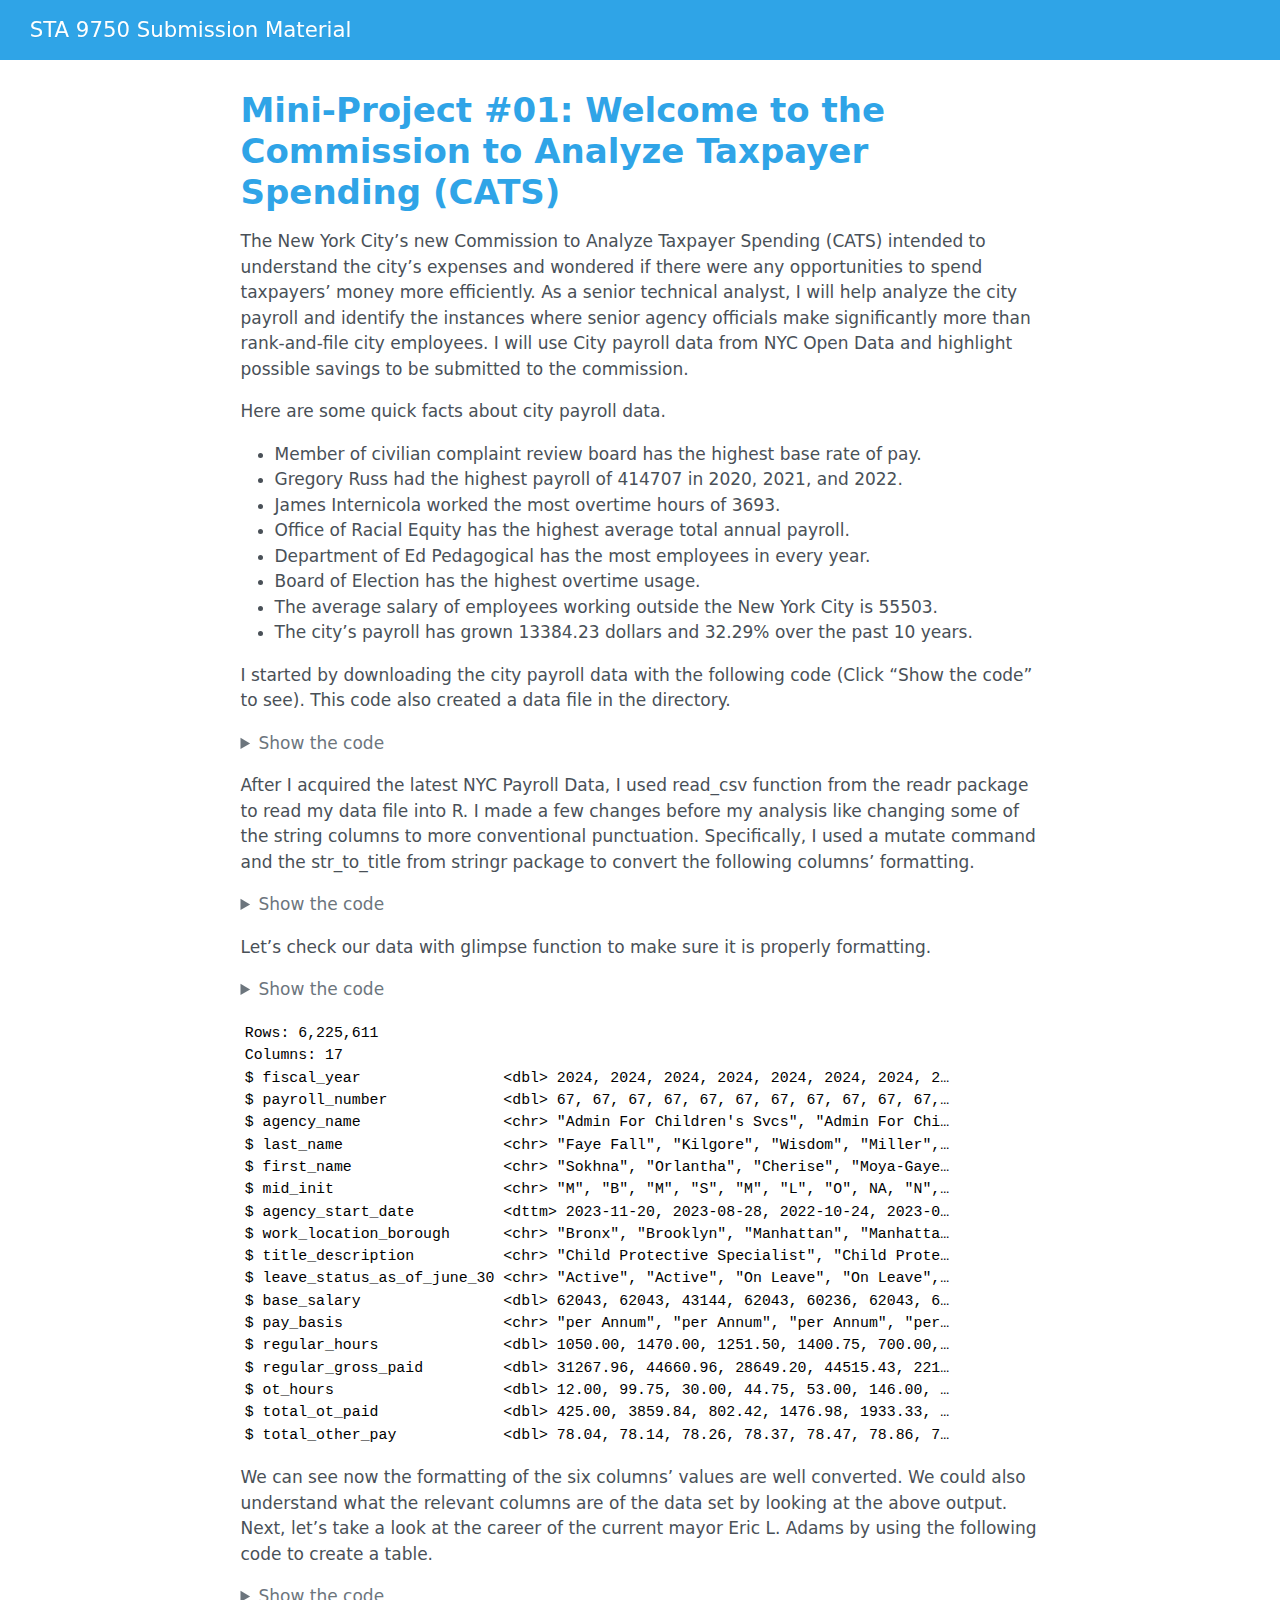
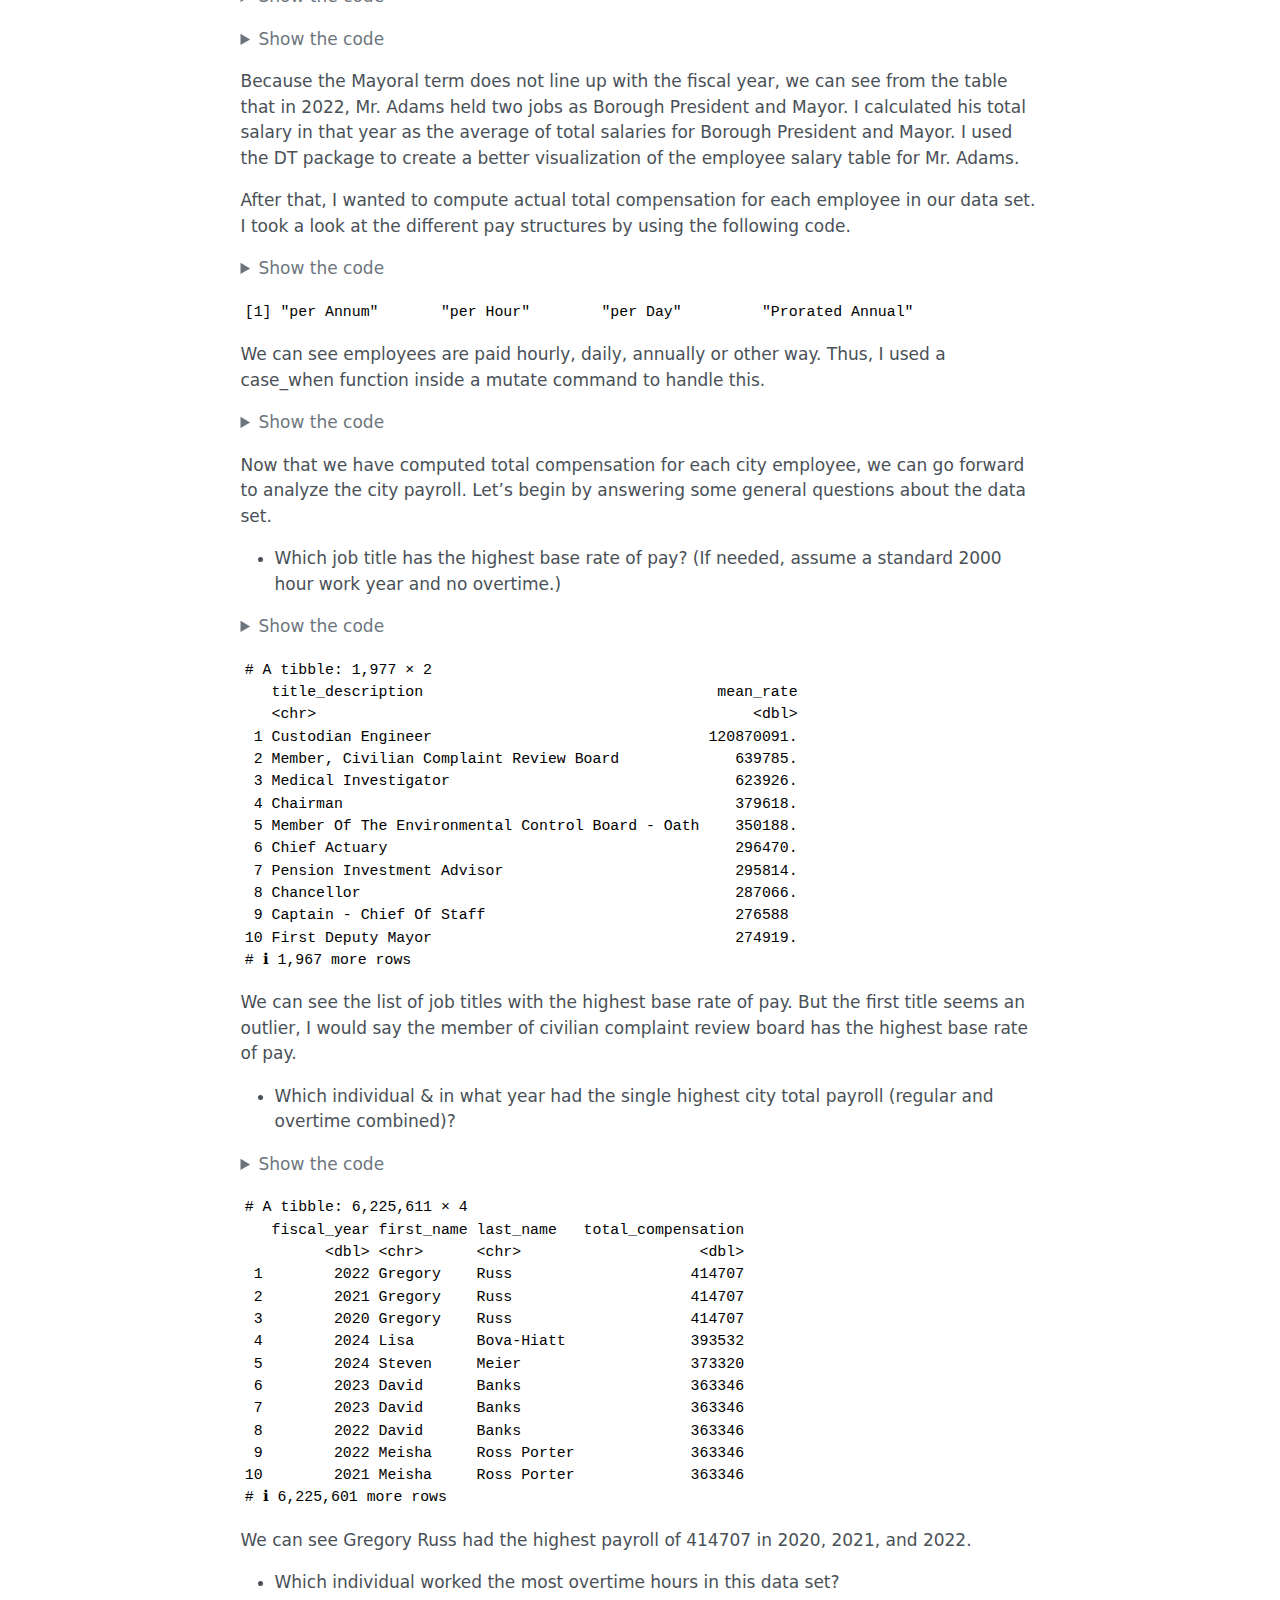
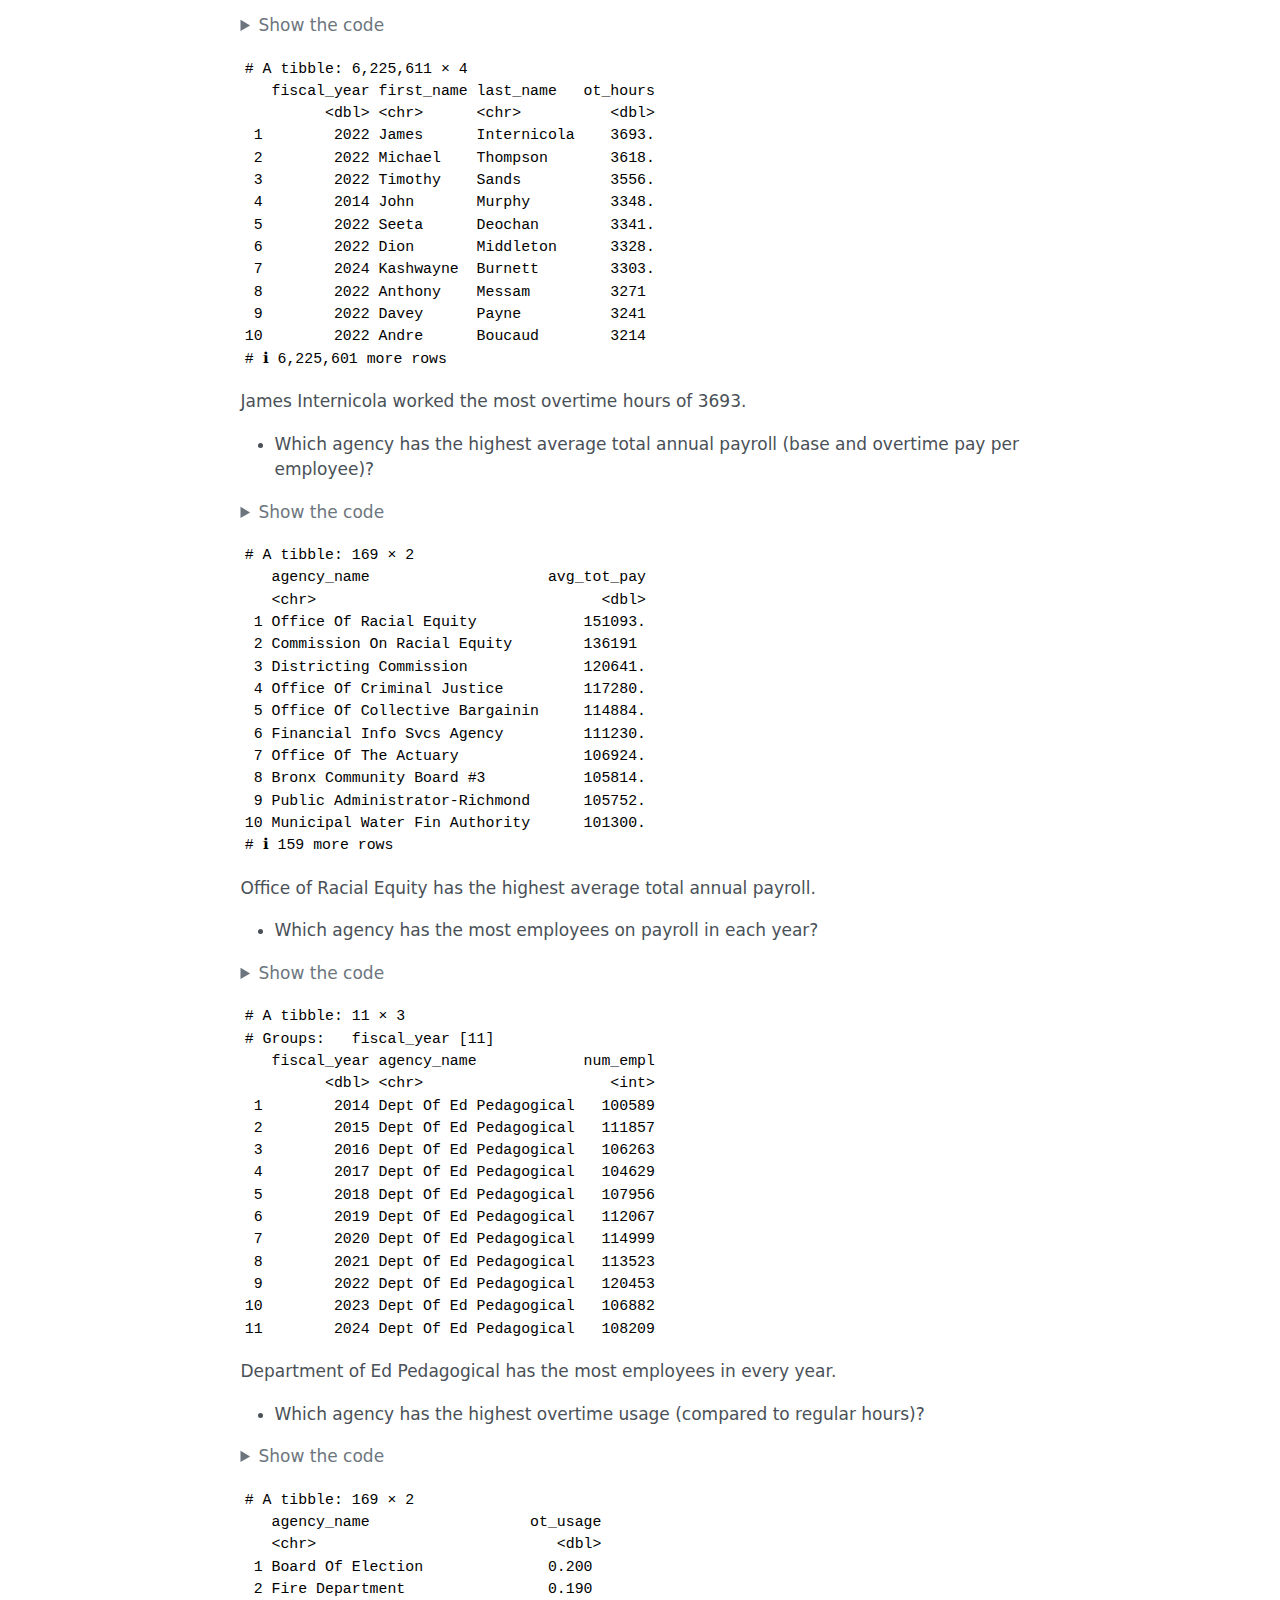
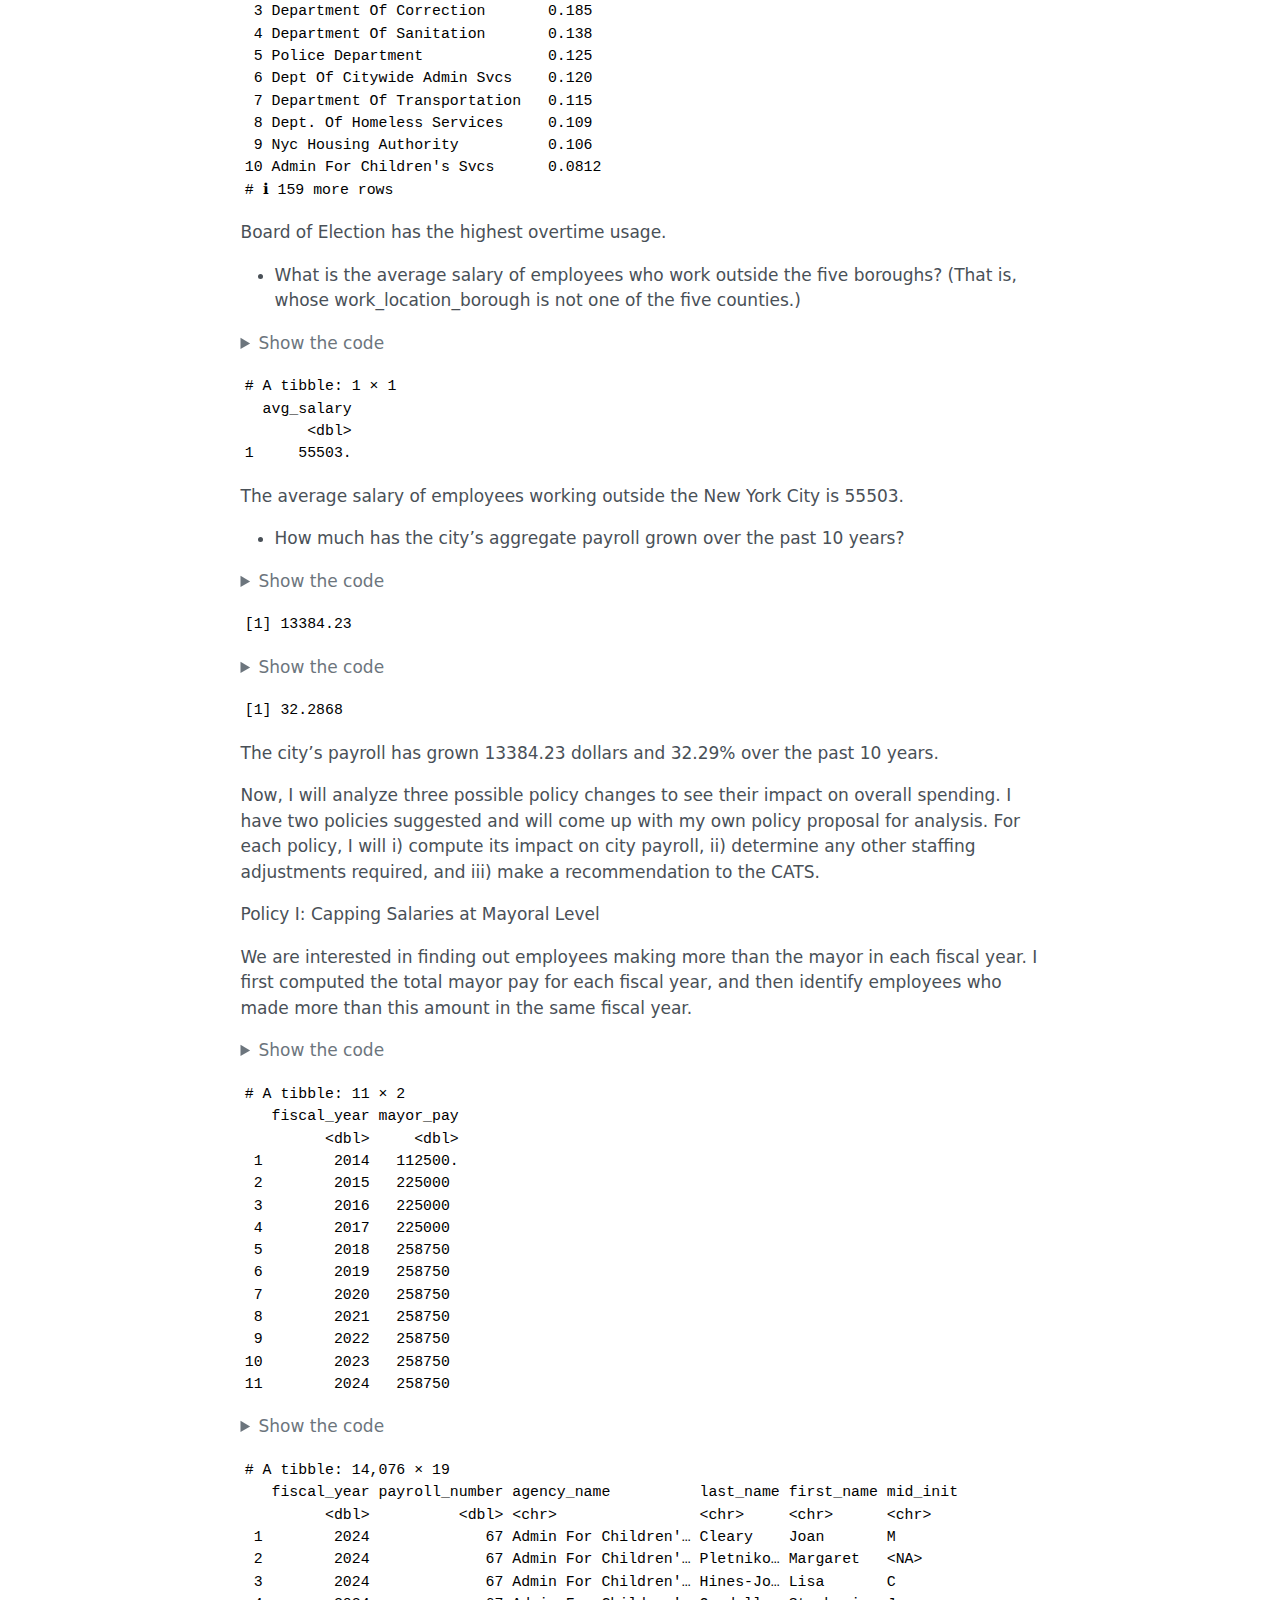
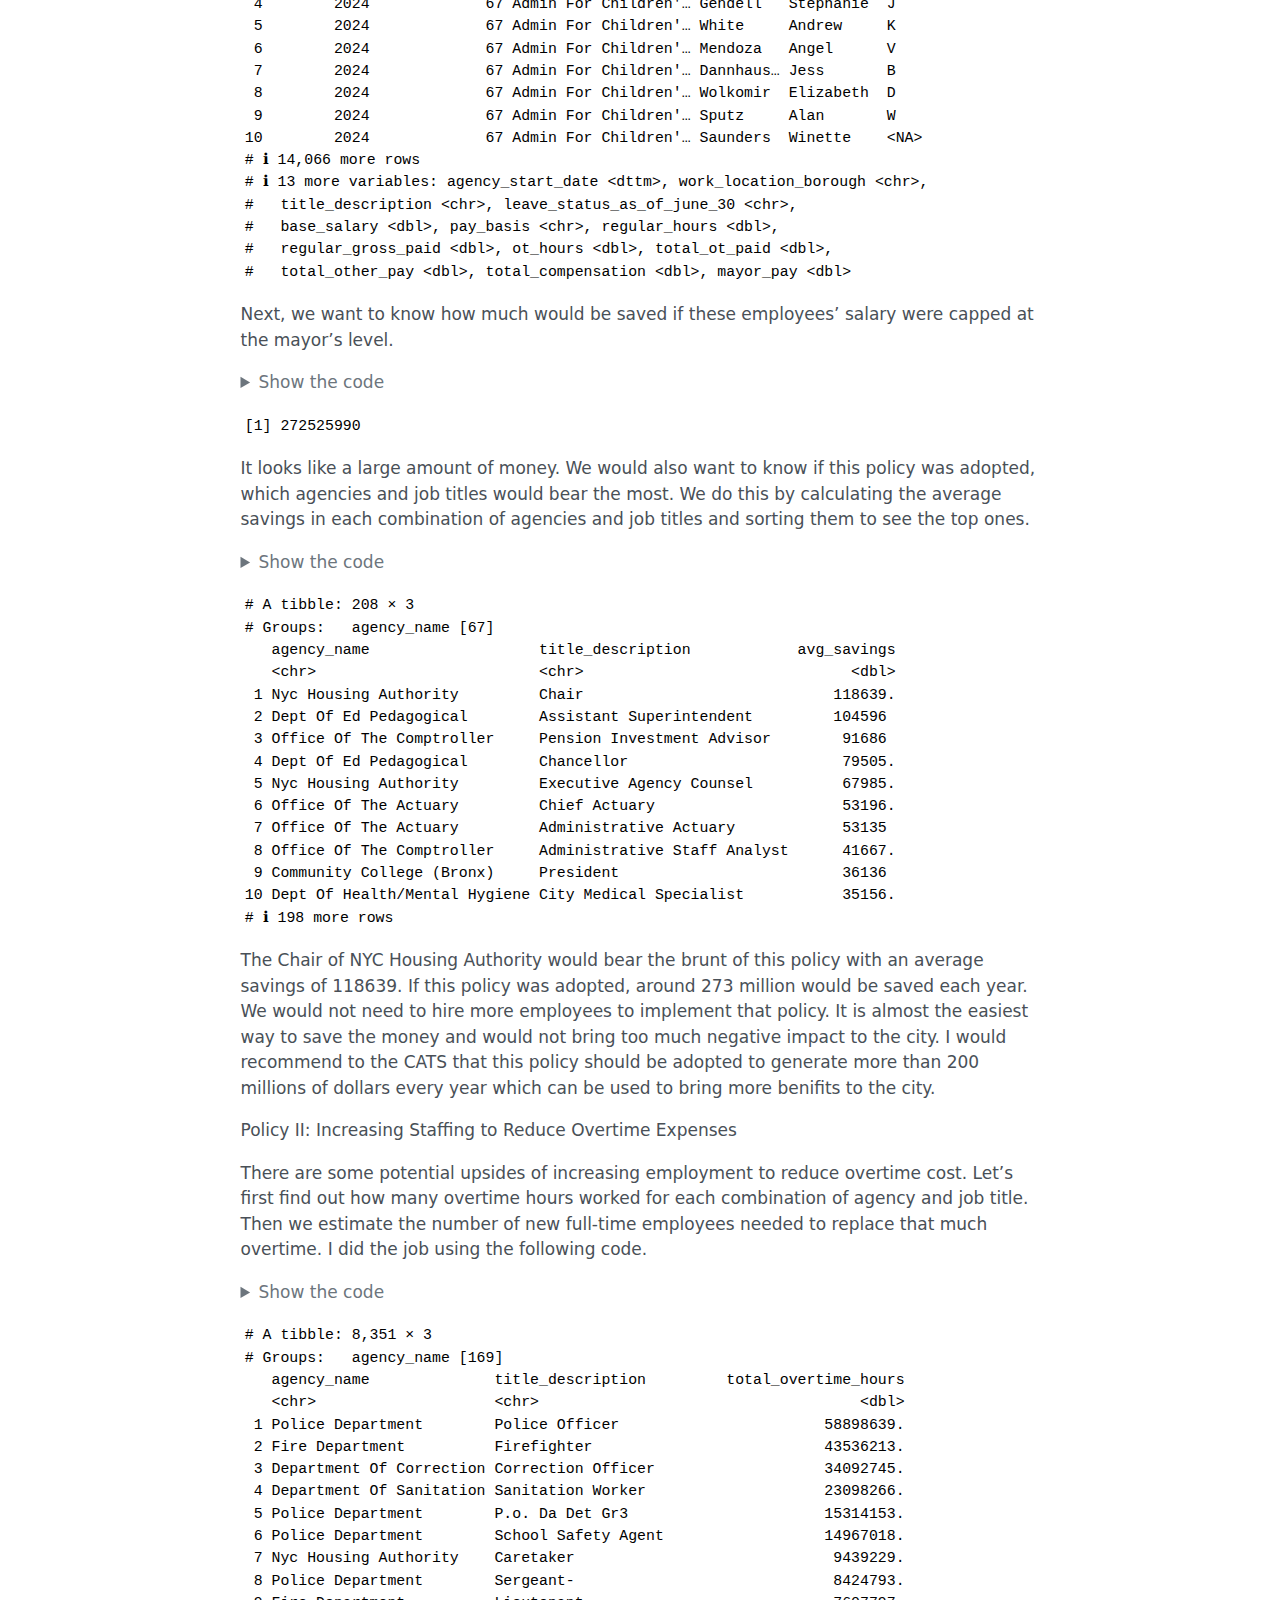
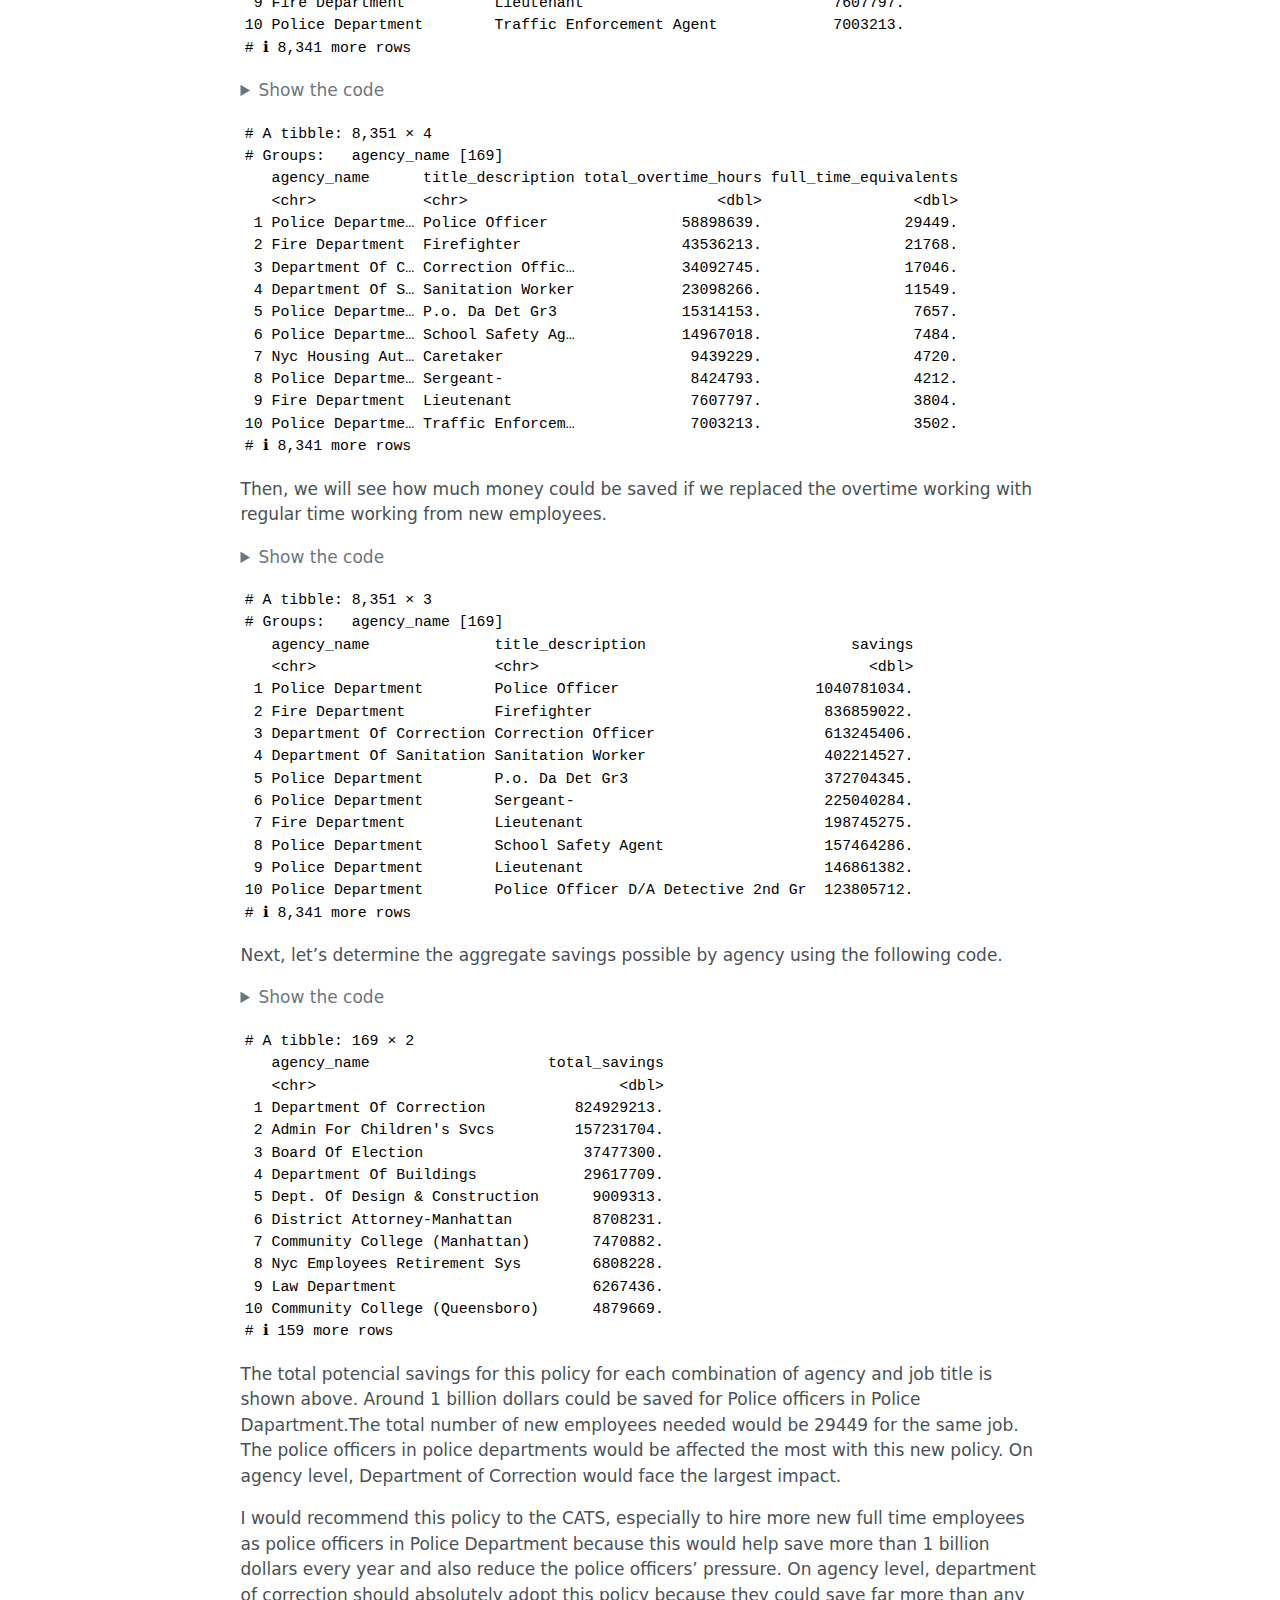
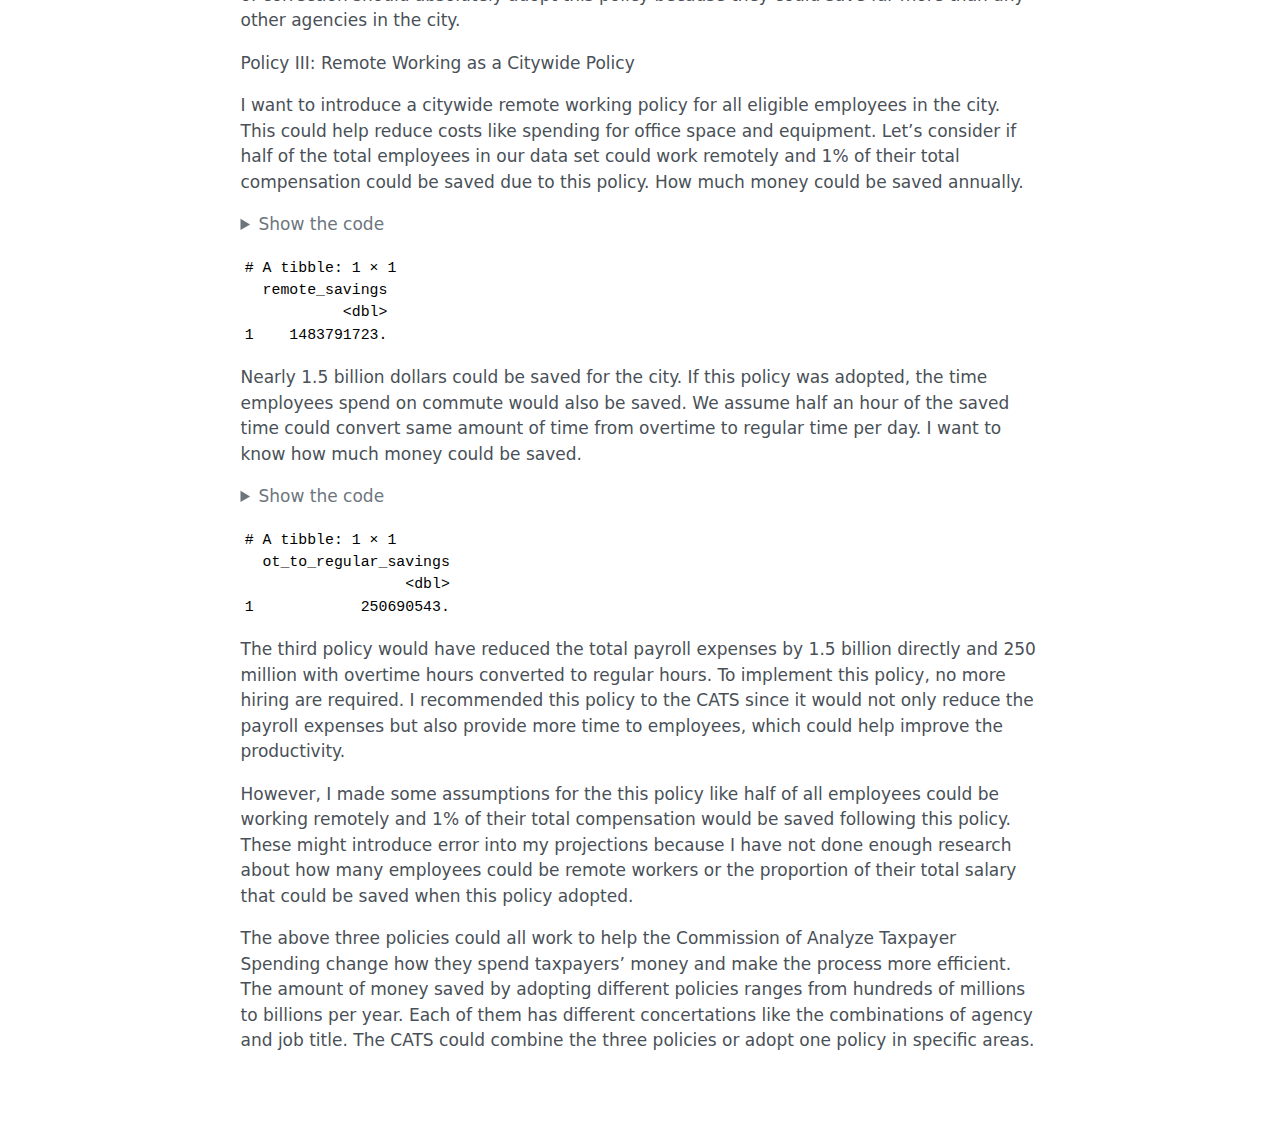
==== docs/mp01.html @ 5d6f6097 "mp1" ====
<!DOCTYPE html>
<html xmlns="http://www.w3.org/1999/xhtml" lang="en" xml:lang="en"><head>

<meta charset="utf-8">
<meta name="generator" content="quarto-1.6.40">

<meta name="viewport" content="width=device-width, initial-scale=1.0, user-scalable=yes">


<title>Mini-Project #01: Welcome to the Commission to Analyze Taxpayer Spending (CATS) – STA 9750 Submission Material</title>
<style>
code{white-space: pre-wrap;}
span.smallcaps{font-variant: small-caps;}
div.columns{display: flex; gap: min(4vw, 1.5em);}
div.column{flex: auto; overflow-x: auto;}
div.hanging-indent{margin-left: 1.5em; text-indent: -1.5em;}
ul.task-list{list-style: none;}
ul.task-list li input[type="checkbox"] {
  width: 0.8em;
  margin: 0 0.8em 0.2em -1em; /* quarto-specific, see https://github.com/quarto-dev/quarto-cli/issues/4556 */ 
  vertical-align: middle;
}
/* CSS for syntax highlighting */
pre > code.sourceCode { white-space: pre; position: relative; }
pre > code.sourceCode > span { line-height: 1.25; }
pre > code.sourceCode > span:empty { height: 1.2em; }
.sourceCode { overflow: visible; }
code.sourceCode > span { color: inherit; text-decoration: inherit; }
div.sourceCode { margin: 1em 0; }
pre.sourceCode { margin: 0; }
@media screen {
div.sourceCode { overflow: auto; }
}
@media print {
pre > code.sourceCode { white-space: pre-wrap; }
pre > code.sourceCode > span { display: inline-block; text-indent: -5em; padding-left: 5em; }
}
pre.numberSource code
  { counter-reset: source-line 0; }
pre.numberSource code > span
  { position: relative; left: -4em; counter-increment: source-line; }
pre.numberSource code > span > a:first-child::before
  { content: counter(source-line);
    position: relative; left: -1em; text-align: right; vertical-align: baseline;
    border: none; display: inline-block;
    -webkit-touch-callout: none; -webkit-user-select: none;
    -khtml-user-select: none; -moz-user-select: none;
    -ms-user-select: none; user-select: none;
    padding: 0 4px; width: 4em;
  }
pre.numberSource { margin-left: 3em;  padding-left: 4px; }
div.sourceCode
  {   }
@media screen {
pre > code.sourceCode > span > a:first-child::before { text-decoration: underline; }
}
</style>


<script src="site_libs/quarto-nav/quarto-nav.js"></script>
<script src="site_libs/quarto-nav/headroom.min.js"></script>
<script src="site_libs/clipboard/clipboard.min.js"></script>
<script src="site_libs/quarto-search/autocomplete.umd.js"></script>
<script src="site_libs/quarto-search/fuse.min.js"></script>
<script src="site_libs/quarto-search/quarto-search.js"></script>
<meta name="quarto:offset" content="./">
<script src="site_libs/quarto-html/quarto.js"></script>
<script src="site_libs/quarto-html/popper.min.js"></script>
<script src="site_libs/quarto-html/tippy.umd.min.js"></script>
<script src="site_libs/quarto-html/anchor.min.js"></script>
<link href="site_libs/quarto-html/tippy.css" rel="stylesheet">
<link href="site_libs/quarto-html/quarto-syntax-highlighting-549806ee2085284f45b00abea8c6df48.css" rel="stylesheet" id="quarto-text-highlighting-styles">
<script src="site_libs/bootstrap/bootstrap.min.js"></script>
<link href="site_libs/bootstrap/bootstrap-icons.css" rel="stylesheet">
<link href="site_libs/bootstrap/bootstrap-3405eb2cd25431ae6684dd634ade2368.min.css" rel="stylesheet" append-hash="true" id="quarto-bootstrap" data-mode="light">
<script id="quarto-search-options" type="application/json">{
  "location": "navbar",
  "copy-button": false,
  "collapse-after": 3,
  "panel-placement": "end",
  "type": "overlay",
  "limit": 50,
  "keyboard-shortcut": [
    "f",
    "/",
    "s"
  ],
  "show-item-context": false,
  "language": {
    "search-no-results-text": "No results",
    "search-matching-documents-text": "matching documents",
    "search-copy-link-title": "Copy link to search",
    "search-hide-matches-text": "Hide additional matches",
    "search-more-match-text": "more match in this document",
    "search-more-matches-text": "more matches in this document",
    "search-clear-button-title": "Clear",
    "search-text-placeholder": "",
    "search-detached-cancel-button-title": "Cancel",
    "search-submit-button-title": "Submit",
    "search-label": "Search"
  }
}</script>
<link href="site_libs/htmltools-fill-0.5.8.1/fill.css" rel="stylesheet">
<script src="site_libs/htmlwidgets-1.6.4/htmlwidgets.js"></script>
<link href="site_libs/datatables-css-0.0.0/datatables-crosstalk.css" rel="stylesheet">
<script src="site_libs/datatables-binding-0.33/datatables.js"></script>
<script src="site_libs/jquery-3.6.0/jquery-3.6.0.min.js"></script>
<link href="site_libs/dt-core-1.13.6/css/jquery.dataTables.min.css" rel="stylesheet">
<link href="site_libs/dt-core-1.13.6/css/jquery.dataTables.extra.css" rel="stylesheet">
<script src="site_libs/dt-core-1.13.6/js/jquery.dataTables.min.js"></script>
<link href="site_libs/crosstalk-1.2.1/css/crosstalk.min.css" rel="stylesheet">
<script src="site_libs/crosstalk-1.2.1/js/crosstalk.min.js"></script>


</head>

<body class="nav-fixed fullcontent">

<div id="quarto-search-results"></div>
  <header id="quarto-header" class="headroom fixed-top">
    <nav class="navbar navbar-expand-lg " data-bs-theme="dark">
      <div class="navbar-container container-fluid">
      <div class="navbar-brand-container mx-auto">
    <a class="navbar-brand" href="./index.html">
    <span class="navbar-title">STA 9750 Submission Material</span>
    </a>
  </div>
        <div class="quarto-navbar-tools tools-end">
</div>
      </div> <!-- /container-fluid -->
    </nav>
</header>
<!-- content -->
<div id="quarto-content" class="quarto-container page-columns page-rows-contents page-layout-article page-navbar">
<!-- sidebar -->
<!-- margin-sidebar -->
    
<!-- main -->
<main class="content" id="quarto-document-content">

<header id="title-block-header" class="quarto-title-block default">
<div class="quarto-title">
<h1 class="title">Mini-Project #01: Welcome to the Commission to Analyze Taxpayer Spending (CATS)</h1>
</div>



<div class="quarto-title-meta">

    
  
    
  </div>
  


</header>


<p>The New York City’s new Commission to Analyze Taxpayer Spending (CATS) intended to understand the city’s expenses and wondered if there were any opportunities to spend taxpayers’ money more efficiently. As a senior technical analyst, I will help analyze the city payroll and identify the instances where senior agency officials make significantly more than rank-and-file city employees. I will use City payroll data from NYC Open Data and highlight possible savings to be submitted to the commission.</p>
<p>Here are some quick facts about city payroll data.</p>
<ul>
<li>Member of civilian complaint review board has the highest base rate of pay.</li>
<li>Gregory Russ had the highest payroll of 414707 in 2020, 2021, and 2022.</li>
<li>James Internicola worked the most overtime hours of 3693.</li>
<li>Office of Racial Equity has the highest average total annual payroll.</li>
<li>Department of Ed Pedagogical has the most employees in every year.</li>
<li>Board of Election has the highest overtime usage.</li>
<li>The average salary of employees working outside the New York City is 55503.</li>
<li>The city’s payroll has grown 13384.23 dollars and 32.29% over the past 10 years.</li>
</ul>
<p>I started by downloading the city payroll data with the following code (Click “Show the code” to see). This code also created a data file in the directory.</p>
<div class="cell">
<details class="code-fold">
<summary>Show the code</summary>
<div class="sourceCode cell-code" id="cb1"><pre class="sourceCode r code-with-copy"><code class="sourceCode r"><span id="cb1-1"><a href="#cb1-1" aria-hidden="true" tabindex="-1"></a><span class="cf">if</span>(<span class="sc">!</span><span class="fu">file.exists</span>(<span class="st">"data/mp01/nyc_payroll_export.csv"</span>)){</span>
<span id="cb1-2"><a href="#cb1-2" aria-hidden="true" tabindex="-1"></a>  <span class="fu">dir.create</span>(<span class="st">"data/mp01"</span>, <span class="at">showWarnings=</span><span class="cn">FALSE</span>, <span class="at">recursive=</span><span class="cn">TRUE</span>)</span>
<span id="cb1-3"><a href="#cb1-3" aria-hidden="true" tabindex="-1"></a>  </span>
<span id="cb1-4"><a href="#cb1-4" aria-hidden="true" tabindex="-1"></a>  ENDPOINT <span class="ot">&lt;-</span> <span class="st">"https://data.cityofnewyork.us/resource/k397-673e.json"</span></span>
<span id="cb1-5"><a href="#cb1-5" aria-hidden="true" tabindex="-1"></a>  </span>
<span id="cb1-6"><a href="#cb1-6" aria-hidden="true" tabindex="-1"></a>  <span class="cf">if</span>(<span class="sc">!</span><span class="fu">require</span>(<span class="st">"httr2"</span>)) <span class="fu">install.packages</span>(<span class="st">"httr2"</span>)</span>
<span id="cb1-7"><a href="#cb1-7" aria-hidden="true" tabindex="-1"></a>  <span class="fu">library</span>(httr2)</span>
<span id="cb1-8"><a href="#cb1-8" aria-hidden="true" tabindex="-1"></a>  </span>
<span id="cb1-9"><a href="#cb1-9" aria-hidden="true" tabindex="-1"></a>  <span class="cf">if</span>(<span class="sc">!</span><span class="fu">require</span>(<span class="st">"jsonlite"</span>)) <span class="fu">install.packages</span>(<span class="st">"jsonlite"</span>)</span>
<span id="cb1-10"><a href="#cb1-10" aria-hidden="true" tabindex="-1"></a>  <span class="fu">library</span>(jsonlite)</span>
<span id="cb1-11"><a href="#cb1-11" aria-hidden="true" tabindex="-1"></a>  </span>
<span id="cb1-12"><a href="#cb1-12" aria-hidden="true" tabindex="-1"></a>  <span class="cf">if</span>(<span class="sc">!</span><span class="fu">require</span>(<span class="st">"dplyr"</span>)) <span class="fu">install.packages</span>(<span class="st">"dplyr"</span>)</span>
<span id="cb1-13"><a href="#cb1-13" aria-hidden="true" tabindex="-1"></a>  <span class="fu">library</span>(dplyr)</span>
<span id="cb1-14"><a href="#cb1-14" aria-hidden="true" tabindex="-1"></a>  </span>
<span id="cb1-15"><a href="#cb1-15" aria-hidden="true" tabindex="-1"></a>  <span class="cf">if</span>(<span class="sc">!</span><span class="fu">require</span>(<span class="st">"readr"</span>)) <span class="fu">install.packages</span>(<span class="st">"readr"</span>)</span>
<span id="cb1-16"><a href="#cb1-16" aria-hidden="true" tabindex="-1"></a>  <span class="fu">library</span>(readr)</span>
<span id="cb1-17"><a href="#cb1-17" aria-hidden="true" tabindex="-1"></a>  </span>
<span id="cb1-18"><a href="#cb1-18" aria-hidden="true" tabindex="-1"></a>  BATCH_SIZE <span class="ot">&lt;-</span> <span class="dv">50000</span></span>
<span id="cb1-19"><a href="#cb1-19" aria-hidden="true" tabindex="-1"></a>  OFFSET     <span class="ot">&lt;-</span> <span class="dv">0</span></span>
<span id="cb1-20"><a href="#cb1-20" aria-hidden="true" tabindex="-1"></a>  END_OF_EXPORT <span class="ot">&lt;-</span> <span class="cn">FALSE</span></span>
<span id="cb1-21"><a href="#cb1-21" aria-hidden="true" tabindex="-1"></a>  ALL_DATA <span class="ot">&lt;-</span> <span class="fu">list</span>()</span>
<span id="cb1-22"><a href="#cb1-22" aria-hidden="true" tabindex="-1"></a>  </span>
<span id="cb1-23"><a href="#cb1-23" aria-hidden="true" tabindex="-1"></a>  <span class="cf">while</span>(<span class="sc">!</span>END_OF_EXPORT){</span>
<span id="cb1-24"><a href="#cb1-24" aria-hidden="true" tabindex="-1"></a>    <span class="fu">cat</span>(<span class="st">"Requesting items"</span>, OFFSET, <span class="st">"to"</span>, BATCH_SIZE <span class="sc">+</span> OFFSET, <span class="st">"</span><span class="sc">\n</span><span class="st">"</span>)</span>
<span id="cb1-25"><a href="#cb1-25" aria-hidden="true" tabindex="-1"></a>    </span>
<span id="cb1-26"><a href="#cb1-26" aria-hidden="true" tabindex="-1"></a>    req <span class="ot">&lt;-</span> <span class="fu">request</span>(ENDPOINT) <span class="sc">|&gt;</span></span>
<span id="cb1-27"><a href="#cb1-27" aria-hidden="true" tabindex="-1"></a>      <span class="fu">req_url_query</span>(<span class="st">`</span><span class="at">$limit</span><span class="st">`</span>  <span class="ot">=</span> BATCH_SIZE, </span>
<span id="cb1-28"><a href="#cb1-28" aria-hidden="true" tabindex="-1"></a>                    <span class="st">`</span><span class="at">$offset</span><span class="st">`</span> <span class="ot">=</span> OFFSET)</span>
<span id="cb1-29"><a href="#cb1-29" aria-hidden="true" tabindex="-1"></a>    </span>
<span id="cb1-30"><a href="#cb1-30" aria-hidden="true" tabindex="-1"></a>    resp <span class="ot">&lt;-</span> <span class="fu">req_perform</span>(req)</span>
<span id="cb1-31"><a href="#cb1-31" aria-hidden="true" tabindex="-1"></a>    </span>
<span id="cb1-32"><a href="#cb1-32" aria-hidden="true" tabindex="-1"></a>    batch_data <span class="ot">&lt;-</span> <span class="fu">fromJSON</span>(<span class="fu">resp_body_string</span>(resp))</span>
<span id="cb1-33"><a href="#cb1-33" aria-hidden="true" tabindex="-1"></a>    </span>
<span id="cb1-34"><a href="#cb1-34" aria-hidden="true" tabindex="-1"></a>    ALL_DATA <span class="ot">&lt;-</span> <span class="fu">c</span>(ALL_DATA, <span class="fu">list</span>(batch_data))</span>
<span id="cb1-35"><a href="#cb1-35" aria-hidden="true" tabindex="-1"></a>    </span>
<span id="cb1-36"><a href="#cb1-36" aria-hidden="true" tabindex="-1"></a>    <span class="cf">if</span>(<span class="fu">NROW</span>(batch_data) <span class="sc">!=</span> BATCH_SIZE){</span>
<span id="cb1-37"><a href="#cb1-37" aria-hidden="true" tabindex="-1"></a>      END_OF_EXPORT <span class="ot">&lt;-</span> <span class="cn">TRUE</span></span>
<span id="cb1-38"><a href="#cb1-38" aria-hidden="true" tabindex="-1"></a>      </span>
<span id="cb1-39"><a href="#cb1-39" aria-hidden="true" tabindex="-1"></a>      <span class="fu">cat</span>(<span class="st">"End of Data Export Reached</span><span class="sc">\n</span><span class="st">"</span>)</span>
<span id="cb1-40"><a href="#cb1-40" aria-hidden="true" tabindex="-1"></a>    } <span class="cf">else</span> {</span>
<span id="cb1-41"><a href="#cb1-41" aria-hidden="true" tabindex="-1"></a>      OFFSET <span class="ot">&lt;-</span> OFFSET <span class="sc">+</span> BATCH_SIZE</span>
<span id="cb1-42"><a href="#cb1-42" aria-hidden="true" tabindex="-1"></a>    }</span>
<span id="cb1-43"><a href="#cb1-43" aria-hidden="true" tabindex="-1"></a>  }</span>
<span id="cb1-44"><a href="#cb1-44" aria-hidden="true" tabindex="-1"></a>  </span>
<span id="cb1-45"><a href="#cb1-45" aria-hidden="true" tabindex="-1"></a>  ALL_DATA <span class="ot">&lt;-</span> <span class="fu">bind_rows</span>(ALL_DATA)</span>
<span id="cb1-46"><a href="#cb1-46" aria-hidden="true" tabindex="-1"></a>  </span>
<span id="cb1-47"><a href="#cb1-47" aria-hidden="true" tabindex="-1"></a>  <span class="fu">cat</span>(<span class="st">"Data export complete:"</span>, <span class="fu">NROW</span>(ALL_DATA), <span class="st">"rows and"</span>, <span class="fu">NCOL</span>(ALL_DATA), <span class="st">"columns."</span>)</span>
<span id="cb1-48"><a href="#cb1-48" aria-hidden="true" tabindex="-1"></a>  </span>
<span id="cb1-49"><a href="#cb1-49" aria-hidden="true" tabindex="-1"></a>  <span class="fu">write_csv</span>(ALL_DATA, <span class="st">"data/mp01/nyc_payroll_export.csv"</span>)</span>
<span id="cb1-50"><a href="#cb1-50" aria-hidden="true" tabindex="-1"></a>}</span></code><button title="Copy to Clipboard" class="code-copy-button"><i class="bi"></i></button></pre></div>
</details>
</div>
<p>After I acquired the latest NYC Payroll Data, I used read_csv function from the readr package to read my data file into R. I made a few changes before my analysis like changing some of the string columns to more conventional punctuation. Specifically, I used a mutate command and the str_to_title from stringr package to convert the following columns’ formatting.</p>
<div class="cell">
<details class="code-fold">
<summary>Show the code</summary>
<div class="sourceCode cell-code" id="cb2"><pre class="sourceCode r code-with-copy"><code class="sourceCode r"><span id="cb2-1"><a href="#cb2-1" aria-hidden="true" tabindex="-1"></a><span class="fu">library</span>(readr)</span>
<span id="cb2-2"><a href="#cb2-2" aria-hidden="true" tabindex="-1"></a>nyc_payroll <span class="ot">&lt;-</span> <span class="fu">read_csv</span>(<span class="st">"data/mp01/nyc_payroll_export.csv"</span>)</span>
<span id="cb2-3"><a href="#cb2-3" aria-hidden="true" tabindex="-1"></a></span>
<span id="cb2-4"><a href="#cb2-4" aria-hidden="true" tabindex="-1"></a><span class="fu">library</span>(dplyr)</span>
<span id="cb2-5"><a href="#cb2-5" aria-hidden="true" tabindex="-1"></a><span class="fu">library</span>(stringr)</span>
<span id="cb2-6"><a href="#cb2-6" aria-hidden="true" tabindex="-1"></a></span>
<span id="cb2-7"><a href="#cb2-7" aria-hidden="true" tabindex="-1"></a>nyc_payroll <span class="ot">&lt;-</span> nyc_payroll <span class="sc">%&gt;%</span></span>
<span id="cb2-8"><a href="#cb2-8" aria-hidden="true" tabindex="-1"></a>  <span class="fu">mutate</span>(</span>
<span id="cb2-9"><a href="#cb2-9" aria-hidden="true" tabindex="-1"></a>    <span class="at">agency_name =</span> <span class="fu">str_to_title</span>(agency_name),</span>
<span id="cb2-10"><a href="#cb2-10" aria-hidden="true" tabindex="-1"></a>    <span class="at">last_name =</span> <span class="fu">str_to_title</span>(last_name),</span>
<span id="cb2-11"><a href="#cb2-11" aria-hidden="true" tabindex="-1"></a>    <span class="at">first_name =</span> <span class="fu">str_to_title</span>(first_name),</span>
<span id="cb2-12"><a href="#cb2-12" aria-hidden="true" tabindex="-1"></a>    <span class="at">work_location_borough =</span> <span class="fu">str_to_title</span>(work_location_borough),</span>
<span id="cb2-13"><a href="#cb2-13" aria-hidden="true" tabindex="-1"></a>    <span class="at">title_description =</span> <span class="fu">str_to_title</span>(title_description),</span>
<span id="cb2-14"><a href="#cb2-14" aria-hidden="true" tabindex="-1"></a>    <span class="at">leave_status_as_of_june_30 =</span> <span class="fu">str_to_title</span>(leave_status_as_of_june_30)</span>
<span id="cb2-15"><a href="#cb2-15" aria-hidden="true" tabindex="-1"></a>  )</span></code><button title="Copy to Clipboard" class="code-copy-button"><i class="bi"></i></button></pre></div>
</details>
</div>
<p>Let’s check our data with glimpse function to make sure it is properly formatting.</p>
<div class="cell">
<details class="code-fold">
<summary>Show the code</summary>
<div class="sourceCode cell-code" id="cb3"><pre class="sourceCode r code-with-copy"><code class="sourceCode r"><span id="cb3-1"><a href="#cb3-1" aria-hidden="true" tabindex="-1"></a><span class="fu">glimpse</span>(nyc_payroll)</span></code><button title="Copy to Clipboard" class="code-copy-button"><i class="bi"></i></button></pre></div>
</details>
<div class="cell-output cell-output-stdout">
<pre><code>Rows: 6,225,611
Columns: 17
$ fiscal_year                &lt;dbl&gt; 2024, 2024, 2024, 2024, 2024, 2024, 2024, 2…
$ payroll_number             &lt;dbl&gt; 67, 67, 67, 67, 67, 67, 67, 67, 67, 67, 67,…
$ agency_name                &lt;chr&gt; "Admin For Children's Svcs", "Admin For Chi…
$ last_name                  &lt;chr&gt; "Faye Fall", "Kilgore", "Wisdom", "Miller",…
$ first_name                 &lt;chr&gt; "Sokhna", "Orlantha", "Cherise", "Moya-Gaye…
$ mid_init                   &lt;chr&gt; "M", "B", "M", "S", "M", "L", "O", NA, "N",…
$ agency_start_date          &lt;dttm&gt; 2023-11-20, 2023-08-28, 2022-10-24, 2023-0…
$ work_location_borough      &lt;chr&gt; "Bronx", "Brooklyn", "Manhattan", "Manhatta…
$ title_description          &lt;chr&gt; "Child Protective Specialist", "Child Prote…
$ leave_status_as_of_june_30 &lt;chr&gt; "Active", "Active", "On Leave", "On Leave",…
$ base_salary                &lt;dbl&gt; 62043, 62043, 43144, 62043, 60236, 62043, 6…
$ pay_basis                  &lt;chr&gt; "per Annum", "per Annum", "per Annum", "per…
$ regular_hours              &lt;dbl&gt; 1050.00, 1470.00, 1251.50, 1400.75, 700.00,…
$ regular_gross_paid         &lt;dbl&gt; 31267.96, 44660.96, 28649.20, 44515.43, 221…
$ ot_hours                   &lt;dbl&gt; 12.00, 99.75, 30.00, 44.75, 53.00, 146.00, …
$ total_ot_paid              &lt;dbl&gt; 425.00, 3859.84, 802.42, 1476.98, 1933.33, …
$ total_other_pay            &lt;dbl&gt; 78.04, 78.14, 78.26, 78.37, 78.47, 78.86, 7…</code></pre>
</div>
</div>
<p>We can see now the formatting of the six columns’ values are well converted. We could also understand what the relevant columns are of the data set by looking at the above output. Next, let’s take a look at the career of the current mayor Eric L. Adams by using the following code to create a table.</p>
<div class="cell">
<details class="code-fold">
<summary>Show the code</summary>
<div class="sourceCode cell-code" id="cb5"><pre class="sourceCode r code-with-copy"><code class="sourceCode r"><span id="cb5-1"><a href="#cb5-1" aria-hidden="true" tabindex="-1"></a>carrer_adams <span class="ot">&lt;-</span> nyc_payroll <span class="sc">|&gt;</span> </span>
<span id="cb5-2"><a href="#cb5-2" aria-hidden="true" tabindex="-1"></a>  <span class="fu">filter</span>(last_name <span class="sc">==</span> <span class="st">"Adams"</span> <span class="sc">&amp;</span> first_name <span class="sc">==</span> <span class="st">"Eric"</span> <span class="sc">&amp;</span> mid_init <span class="sc">==</span> <span class="st">"L"</span>) <span class="sc">|&gt;</span></span>
<span id="cb5-3"><a href="#cb5-3" aria-hidden="true" tabindex="-1"></a>  <span class="fu">arrange</span>(fiscal_year) <span class="sc">|&gt;</span></span>
<span id="cb5-4"><a href="#cb5-4" aria-hidden="true" tabindex="-1"></a>  <span class="fu">summarize</span>(fiscal_year,title_description,agency_name,base_salary)</span>
<span id="cb5-5"><a href="#cb5-5" aria-hidden="true" tabindex="-1"></a></span>
<span id="cb5-6"><a href="#cb5-6" aria-hidden="true" tabindex="-1"></a>carrer_adams <span class="ot">&lt;-</span> carrer_adams <span class="sc">|&gt;</span></span>
<span id="cb5-7"><a href="#cb5-7" aria-hidden="true" tabindex="-1"></a>  <span class="fu">mutate</span>(<span class="at">base_salary =</span> <span class="fu">ifelse</span>(fiscal_year <span class="sc">==</span> <span class="st">"2022"</span><span class="sc">&amp;</span>title_description<span class="sc">==</span><span class="st">"Borough President"</span>, </span>
<span id="cb5-8"><a href="#cb5-8" aria-hidden="true" tabindex="-1"></a>                              <span class="dv">179200</span><span class="sc">/</span><span class="dv">2</span>, base_salary)) <span class="sc">|&gt;</span></span>
<span id="cb5-9"><a href="#cb5-9" aria-hidden="true" tabindex="-1"></a>  <span class="fu">mutate</span>(<span class="at">base_salary =</span> <span class="fu">ifelse</span>(fiscal_year <span class="sc">==</span> <span class="st">"2022"</span><span class="sc">&amp;</span>title_description<span class="sc">==</span><span class="st">"Mayor"</span>, </span>
<span id="cb5-10"><a href="#cb5-10" aria-hidden="true" tabindex="-1"></a>                              <span class="dv">258750</span><span class="sc">/</span><span class="dv">2</span>, base_salary))</span>
<span id="cb5-11"><a href="#cb5-11" aria-hidden="true" tabindex="-1"></a></span>
<span id="cb5-12"><a href="#cb5-12" aria-hidden="true" tabindex="-1"></a>carrer_adams <span class="ot">&lt;-</span> carrer_adams <span class="sc">|&gt;</span></span>
<span id="cb5-13"><a href="#cb5-13" aria-hidden="true" tabindex="-1"></a>  <span class="fu">rename</span>(</span>
<span id="cb5-14"><a href="#cb5-14" aria-hidden="true" tabindex="-1"></a>    <span class="st">'Fiscal Year'</span> <span class="ot">=</span> fiscal_year,</span>
<span id="cb5-15"><a href="#cb5-15" aria-hidden="true" tabindex="-1"></a>    <span class="at">Position =</span> title_description,</span>
<span id="cb5-16"><a href="#cb5-16" aria-hidden="true" tabindex="-1"></a>    <span class="at">Agency =</span> agency_name,</span>
<span id="cb5-17"><a href="#cb5-17" aria-hidden="true" tabindex="-1"></a>    <span class="st">'Total Salary'</span> <span class="ot">=</span> base_salary</span>
<span id="cb5-18"><a href="#cb5-18" aria-hidden="true" tabindex="-1"></a>  )</span></code><button title="Copy to Clipboard" class="code-copy-button"><i class="bi"></i></button></pre></div>
</details>
</div>
<div class="cell">
<details class="code-fold">
<summary>Show the code</summary>
<div class="sourceCode cell-code" id="cb6"><pre class="sourceCode r code-with-copy"><code class="sourceCode r"><span id="cb6-1"><a href="#cb6-1" aria-hidden="true" tabindex="-1"></a><span class="fu">library</span>(DT)</span>
<span id="cb6-2"><a href="#cb6-2" aria-hidden="true" tabindex="-1"></a><span class="fu">library</span>(scales)</span>
<span id="cb6-3"><a href="#cb6-3" aria-hidden="true" tabindex="-1"></a></span>
<span id="cb6-4"><a href="#cb6-4" aria-hidden="true" tabindex="-1"></a>carrer_adams <span class="sc">|&gt;</span> </span>
<span id="cb6-5"><a href="#cb6-5" aria-hidden="true" tabindex="-1"></a>  <span class="fu">mutate</span>(<span class="st">`</span><span class="at">Total Salary</span><span class="st">`</span> <span class="ot">=</span> <span class="fu">dollar</span>(<span class="st">`</span><span class="at">Total Salary</span><span class="st">`</span>)) <span class="sc">|&gt;</span></span>
<span id="cb6-6"><a href="#cb6-6" aria-hidden="true" tabindex="-1"></a>  <span class="fu">datatable</span>(<span class="at">options=</span><span class="fu">list</span>(<span class="at">searching=</span><span class="cn">FALSE</span>, </span>
<span id="cb6-7"><a href="#cb6-7" aria-hidden="true" tabindex="-1"></a>                         <span class="at">paging=</span><span class="cn">FALSE</span>,</span>
<span id="cb6-8"><a href="#cb6-8" aria-hidden="true" tabindex="-1"></a>                         <span class="at">info=</span><span class="cn">FALSE</span>))</span></code><button title="Copy to Clipboard" class="code-copy-button"><i class="bi"></i></button></pre></div>
</details>
<div class="cell-output-display">
<div class="datatables html-widget html-fill-item" id="htmlwidget-8c466b18db5c81836337" style="width:100%;height:auto;"></div>
<script type="application/json" data-for="htmlwidget-8c466b18db5c81836337">{"x":{"filter":"none","vertical":false,"data":[["1","2","3","4","5","6","7","8","9","10","11","12"],[2014,2015,2016,2017,2018,2019,2020,2021,2022,2022,2023,2024],["Borough President","Borough President","Borough President","Borough President","Borough President","Borough President","Borough President","Borough President","Borough President","Mayor","Mayor","Mayor"],["Borough President-Brooklyn","Borough President-Brooklyn","Borough President-Brooklyn","Borough President-Brooklyn","Borough President-Brooklyn","Borough President-Brooklyn","Borough President-Brooklyn","Borough President-Brooklyn","Borough President-Brooklyn","Office Of The Mayor","Office Of The Mayor","Office Of The Mayor"],["$160,000","$160,000","$179,200","$179,200","$179,200","$179,200","$179,200","$179,200","$89,600","$129,375","$258,750","$258,750"]],"container":"<table class=\"display\">\n  <thead>\n    <tr>\n      <th> <\/th>\n      <th>Fiscal Year<\/th>\n      <th>Position<\/th>\n      <th>Agency<\/th>\n      <th>Total Salary<\/th>\n    <\/tr>\n  <\/thead>\n<\/table>","options":{"searching":false,"paging":false,"info":false,"columnDefs":[{"className":"dt-right","targets":1},{"orderable":false,"targets":0},{"name":" ","targets":0},{"name":"Fiscal Year","targets":1},{"name":"Position","targets":2},{"name":"Agency","targets":3},{"name":"Total Salary","targets":4}],"order":[],"autoWidth":false,"orderClasses":false}},"evals":[],"jsHooks":[]}</script>
</div>
</div>
<p>Because the Mayoral term does not line up with the fiscal year, we can see from the table that in 2022, Mr.&nbsp;Adams held two jobs as Borough President and Mayor. I calculated his total salary in that year as the average of total salaries for Borough President and Mayor. I used the DT package to create a better visualization of the employee salary table for Mr.&nbsp;Adams.</p>
<p>After that, I wanted to compute actual total compensation for each employee in our data set. I took a look at the different pay structures by using the following code.</p>
<div class="cell">
<details class="code-fold">
<summary>Show the code</summary>
<div class="sourceCode cell-code" id="cb7"><pre class="sourceCode r code-with-copy"><code class="sourceCode r"><span id="cb7-1"><a href="#cb7-1" aria-hidden="true" tabindex="-1"></a><span class="fu">unique</span>(nyc_payroll<span class="sc">$</span>pay_basis)</span></code><button title="Copy to Clipboard" class="code-copy-button"><i class="bi"></i></button></pre></div>
</details>
<div class="cell-output cell-output-stdout">
<pre><code>[1] "per Annum"       "per Hour"        "per Day"         "Prorated Annual"</code></pre>
</div>
</div>
<p>We can see employees are paid hourly, daily, annually or other way. Thus, I used a case_when function inside a mutate command to handle this.</p>
<div class="cell">
<details class="code-fold">
<summary>Show the code</summary>
<div class="sourceCode cell-code" id="cb9"><pre class="sourceCode r code-with-copy"><code class="sourceCode r"><span id="cb9-1"><a href="#cb9-1" aria-hidden="true" tabindex="-1"></a>total_compensation <span class="ot">&lt;-</span> nyc_payroll <span class="sc">|&gt;</span></span>
<span id="cb9-2"><a href="#cb9-2" aria-hidden="true" tabindex="-1"></a>  <span class="fu">mutate</span>(</span>
<span id="cb9-3"><a href="#cb9-3" aria-hidden="true" tabindex="-1"></a>    <span class="at">total_compensation =</span> <span class="fu">case_when</span>(</span>
<span id="cb9-4"><a href="#cb9-4" aria-hidden="true" tabindex="-1"></a>      pay_basis <span class="sc">==</span> <span class="st">"per Annum"</span> <span class="sc">~</span> base_salary, </span>
<span id="cb9-5"><a href="#cb9-5" aria-hidden="true" tabindex="-1"></a>      pay_basis <span class="sc">==</span> <span class="st">"per Hour"</span> <span class="sc">~</span> base_salary <span class="sc">*</span> (regular_hours<span class="fl">+1.5</span><span class="sc">*</span> ot_hours),</span>
<span id="cb9-6"><a href="#cb9-6" aria-hidden="true" tabindex="-1"></a>      pay_basis <span class="sc">==</span> <span class="st">"per Day"</span> <span class="sc">~</span> base_salary <span class="sc">*</span> (regular_hours<span class="sc">+</span>ot_hours)<span class="sc">/</span><span class="fl">7.5</span>,</span>
<span id="cb9-7"><a href="#cb9-7" aria-hidden="true" tabindex="-1"></a>      <span class="cn">TRUE</span> <span class="sc">~</span> <span class="cn">NA_real_</span>  </span>
<span id="cb9-8"><a href="#cb9-8" aria-hidden="true" tabindex="-1"></a>    )</span>
<span id="cb9-9"><a href="#cb9-9" aria-hidden="true" tabindex="-1"></a>  )</span></code><button title="Copy to Clipboard" class="code-copy-button"><i class="bi"></i></button></pre></div>
</details>
</div>
<p>Now that we have computed total compensation for each city employee, we can go forward to analyze the city payroll. Let’s begin by answering some general questions about the data set.</p>
<ul>
<li>Which job title has the highest base rate of pay? (If needed, assume a standard 2000 hour work year and no overtime.)</li>
</ul>
<div class="cell">
<details class="code-fold">
<summary>Show the code</summary>
<div class="sourceCode cell-code" id="cb10"><pre class="sourceCode r code-with-copy"><code class="sourceCode r"><span id="cb10-1"><a href="#cb10-1" aria-hidden="true" tabindex="-1"></a>total_compensation <span class="sc">|&gt;</span> <span class="fu">mutate</span>(</span>
<span id="cb10-2"><a href="#cb10-2" aria-hidden="true" tabindex="-1"></a>  <span class="at">base_rate =</span> <span class="fu">case_when</span>(</span>
<span id="cb10-3"><a href="#cb10-3" aria-hidden="true" tabindex="-1"></a>    pay_basis <span class="sc">==</span> <span class="st">"per Annum"</span> <span class="sc">~</span> base_salary, </span>
<span id="cb10-4"><a href="#cb10-4" aria-hidden="true" tabindex="-1"></a>    pay_basis <span class="sc">==</span> <span class="st">"per Hour"</span> <span class="sc">~</span> base_salary <span class="sc">*</span> <span class="dv">2000</span>,</span>
<span id="cb10-5"><a href="#cb10-5" aria-hidden="true" tabindex="-1"></a>    pay_basis <span class="sc">==</span> <span class="st">"per Day"</span> <span class="sc">~</span> base_salary <span class="sc">*</span> <span class="dv">2000</span><span class="sc">/</span><span class="fl">7.5</span>,</span>
<span id="cb10-6"><a href="#cb10-6" aria-hidden="true" tabindex="-1"></a>    <span class="cn">TRUE</span> <span class="sc">~</span> <span class="cn">NA_real_</span>  </span>
<span id="cb10-7"><a href="#cb10-7" aria-hidden="true" tabindex="-1"></a>  )</span>
<span id="cb10-8"><a href="#cb10-8" aria-hidden="true" tabindex="-1"></a>) <span class="sc">|&gt;</span> <span class="fu">group_by</span>(title_description) <span class="sc">|&gt;</span> <span class="fu">summarize</span>(<span class="at">mean_rate=</span><span class="fu">mean</span>(base_rate)) <span class="sc">|&gt;</span></span>
<span id="cb10-9"><a href="#cb10-9" aria-hidden="true" tabindex="-1"></a>  <span class="fu">arrange</span>(<span class="fu">desc</span>(mean_rate))</span></code><button title="Copy to Clipboard" class="code-copy-button"><i class="bi"></i></button></pre></div>
</details>
<div class="cell-output cell-output-stdout">
<pre><code># A tibble: 1,977 × 2
   title_description                                 mean_rate
   &lt;chr&gt;                                                 &lt;dbl&gt;
 1 Custodian Engineer                               120870091.
 2 Member, Civilian Complaint Review Board             639785.
 3 Medical Investigator                                623926.
 4 Chairman                                            379618.
 5 Member Of The Environmental Control Board - Oath    350188.
 6 Chief Actuary                                       296470.
 7 Pension Investment Advisor                          295814.
 8 Chancellor                                          287066.
 9 Captain - Chief Of Staff                            276588 
10 First Deputy Mayor                                  274919.
# ℹ 1,967 more rows</code></pre>
</div>
</div>
<p>We can see the list of job titles with the highest base rate of pay. But the first title seems an outlier, I would say the member of civilian complaint review board has the highest base rate of pay.</p>
<ul>
<li>Which individual &amp; in what year had the single highest city total payroll (regular and overtime combined)?</li>
</ul>
<div class="cell">
<details class="code-fold">
<summary>Show the code</summary>
<div class="sourceCode cell-code" id="cb12"><pre class="sourceCode r code-with-copy"><code class="sourceCode r"><span id="cb12-1"><a href="#cb12-1" aria-hidden="true" tabindex="-1"></a>total_compensation <span class="sc">|&gt;</span> </span>
<span id="cb12-2"><a href="#cb12-2" aria-hidden="true" tabindex="-1"></a>  <span class="fu">summarize</span>(fiscal_year,first_name,last_name,total_compensation) <span class="sc">|&gt;</span></span>
<span id="cb12-3"><a href="#cb12-3" aria-hidden="true" tabindex="-1"></a>  <span class="fu">arrange</span>(<span class="fu">desc</span>(total_compensation))</span></code><button title="Copy to Clipboard" class="code-copy-button"><i class="bi"></i></button></pre></div>
</details>
<div class="cell-output cell-output-stdout">
<pre><code># A tibble: 6,225,611 × 4
   fiscal_year first_name last_name   total_compensation
         &lt;dbl&gt; &lt;chr&gt;      &lt;chr&gt;                    &lt;dbl&gt;
 1        2022 Gregory    Russ                    414707
 2        2021 Gregory    Russ                    414707
 3        2020 Gregory    Russ                    414707
 4        2024 Lisa       Bova-Hiatt              393532
 5        2024 Steven     Meier                   373320
 6        2023 David      Banks                   363346
 7        2023 David      Banks                   363346
 8        2022 David      Banks                   363346
 9        2022 Meisha     Ross Porter             363346
10        2021 Meisha     Ross Porter             363346
# ℹ 6,225,601 more rows</code></pre>
</div>
</div>
<p>We can see Gregory Russ had the highest payroll of 414707 in 2020, 2021, and 2022.</p>
<ul>
<li>Which individual worked the most overtime hours in this data set?</li>
</ul>
<div class="cell">
<details class="code-fold">
<summary>Show the code</summary>
<div class="sourceCode cell-code" id="cb14"><pre class="sourceCode r code-with-copy"><code class="sourceCode r"><span id="cb14-1"><a href="#cb14-1" aria-hidden="true" tabindex="-1"></a>total_compensation <span class="sc">|&gt;</span> <span class="fu">summarize</span>(fiscal_year,first_name,last_name,ot_hours) <span class="sc">|&gt;</span></span>
<span id="cb14-2"><a href="#cb14-2" aria-hidden="true" tabindex="-1"></a>  <span class="fu">arrange</span>(<span class="fu">desc</span>(ot_hours))</span></code><button title="Copy to Clipboard" class="code-copy-button"><i class="bi"></i></button></pre></div>
</details>
<div class="cell-output cell-output-stdout">
<pre><code># A tibble: 6,225,611 × 4
   fiscal_year first_name last_name   ot_hours
         &lt;dbl&gt; &lt;chr&gt;      &lt;chr&gt;          &lt;dbl&gt;
 1        2022 James      Internicola    3693.
 2        2022 Michael    Thompson       3618.
 3        2022 Timothy    Sands          3556.
 4        2014 John       Murphy         3348.
 5        2022 Seeta      Deochan        3341.
 6        2022 Dion       Middleton      3328.
 7        2024 Kashwayne  Burnett        3303.
 8        2022 Anthony    Messam         3271 
 9        2022 Davey      Payne          3241 
10        2022 Andre      Boucaud        3214 
# ℹ 6,225,601 more rows</code></pre>
</div>
</div>
<p>James Internicola worked the most overtime hours of 3693.</p>
<ul>
<li>Which agency has the highest average total annual payroll (base and overtime pay per employee)?</li>
</ul>
<div class="cell">
<details class="code-fold">
<summary>Show the code</summary>
<div class="sourceCode cell-code" id="cb16"><pre class="sourceCode r code-with-copy"><code class="sourceCode r"><span id="cb16-1"><a href="#cb16-1" aria-hidden="true" tabindex="-1"></a>total_compensation <span class="sc">|&gt;</span> <span class="fu">group_by</span>(agency_name) <span class="sc">|&gt;</span></span>
<span id="cb16-2"><a href="#cb16-2" aria-hidden="true" tabindex="-1"></a>  <span class="fu">summarize</span>(<span class="at">avg_tot_pay=</span><span class="fu">mean</span>(total_compensation)) <span class="sc">|&gt;</span></span>
<span id="cb16-3"><a href="#cb16-3" aria-hidden="true" tabindex="-1"></a>  <span class="fu">arrange</span>(<span class="fu">desc</span>(avg_tot_pay))</span></code><button title="Copy to Clipboard" class="code-copy-button"><i class="bi"></i></button></pre></div>
</details>
<div class="cell-output cell-output-stdout">
<pre><code># A tibble: 169 × 2
   agency_name                    avg_tot_pay
   &lt;chr&gt;                                &lt;dbl&gt;
 1 Office Of Racial Equity            151093.
 2 Commission On Racial Equity        136191 
 3 Districting Commission             120641.
 4 Office Of Criminal Justice         117280.
 5 Office Of Collective Bargainin     114884.
 6 Financial Info Svcs Agency         111230.
 7 Office Of The Actuary              106924.
 8 Bronx Community Board #3           105814.
 9 Public Administrator-Richmond      105752.
10 Municipal Water Fin Authority      101300.
# ℹ 159 more rows</code></pre>
</div>
</div>
<p>Office of Racial Equity has the highest average total annual payroll.</p>
<ul>
<li>Which agency has the most employees on payroll in each year?</li>
</ul>
<div class="cell">
<details class="code-fold">
<summary>Show the code</summary>
<div class="sourceCode cell-code" id="cb18"><pre class="sourceCode r code-with-copy"><code class="sourceCode r"><span id="cb18-1"><a href="#cb18-1" aria-hidden="true" tabindex="-1"></a>total_compensation <span class="sc">|&gt;</span></span>
<span id="cb18-2"><a href="#cb18-2" aria-hidden="true" tabindex="-1"></a>  <span class="fu">group_by</span>(fiscal_year, agency_name) <span class="sc">|&gt;</span></span>
<span id="cb18-3"><a href="#cb18-3" aria-hidden="true" tabindex="-1"></a>  <span class="fu">summarize</span>(<span class="at">num_empl=</span><span class="fu">n</span>(),<span class="at">.groups=</span><span class="st">"drop"</span>) <span class="sc">|&gt;</span></span>
<span id="cb18-4"><a href="#cb18-4" aria-hidden="true" tabindex="-1"></a>  <span class="fu">group_by</span>(fiscal_year) <span class="sc">|&gt;</span></span>
<span id="cb18-5"><a href="#cb18-5" aria-hidden="true" tabindex="-1"></a>  <span class="fu">slice_max</span>(num_empl,<span class="at">n=</span><span class="dv">1</span>)</span></code><button title="Copy to Clipboard" class="code-copy-button"><i class="bi"></i></button></pre></div>
</details>
<div class="cell-output cell-output-stdout">
<pre><code># A tibble: 11 × 3
# Groups:   fiscal_year [11]
   fiscal_year agency_name            num_empl
         &lt;dbl&gt; &lt;chr&gt;                     &lt;int&gt;
 1        2014 Dept Of Ed Pedagogical   100589
 2        2015 Dept Of Ed Pedagogical   111857
 3        2016 Dept Of Ed Pedagogical   106263
 4        2017 Dept Of Ed Pedagogical   104629
 5        2018 Dept Of Ed Pedagogical   107956
 6        2019 Dept Of Ed Pedagogical   112067
 7        2020 Dept Of Ed Pedagogical   114999
 8        2021 Dept Of Ed Pedagogical   113523
 9        2022 Dept Of Ed Pedagogical   120453
10        2023 Dept Of Ed Pedagogical   106882
11        2024 Dept Of Ed Pedagogical   108209</code></pre>
</div>
</div>
<p>Department of Ed Pedagogical has the most employees in every year.</p>
<ul>
<li>Which agency has the highest overtime usage (compared to regular hours)?</li>
</ul>
<div class="cell">
<details class="code-fold">
<summary>Show the code</summary>
<div class="sourceCode cell-code" id="cb20"><pre class="sourceCode r code-with-copy"><code class="sourceCode r"><span id="cb20-1"><a href="#cb20-1" aria-hidden="true" tabindex="-1"></a>total_compensation <span class="sc">|&gt;</span></span>
<span id="cb20-2"><a href="#cb20-2" aria-hidden="true" tabindex="-1"></a>  <span class="fu">group_by</span>(agency_name) <span class="sc">|&gt;</span></span>
<span id="cb20-3"><a href="#cb20-3" aria-hidden="true" tabindex="-1"></a>  <span class="fu">summarize</span>(<span class="at">ot_usage=</span><span class="fu">mean</span>(ot_hours)<span class="sc">/</span><span class="fu">mean</span>(regular_hours)) <span class="sc">|&gt;</span></span>
<span id="cb20-4"><a href="#cb20-4" aria-hidden="true" tabindex="-1"></a>  <span class="fu">arrange</span>(<span class="fu">desc</span>(ot_usage))</span></code><button title="Copy to Clipboard" class="code-copy-button"><i class="bi"></i></button></pre></div>
</details>
<div class="cell-output cell-output-stdout">
<pre><code># A tibble: 169 × 2
   agency_name                  ot_usage
   &lt;chr&gt;                           &lt;dbl&gt;
 1 Board Of Election              0.200 
 2 Fire Department                0.190 
 3 Department Of Correction       0.185 
 4 Department Of Sanitation       0.138 
 5 Police Department              0.125 
 6 Dept Of Citywide Admin Svcs    0.120 
 7 Department Of Transportation   0.115 
 8 Dept. Of Homeless Services     0.109 
 9 Nyc Housing Authority          0.106 
10 Admin For Children's Svcs      0.0812
# ℹ 159 more rows</code></pre>
</div>
</div>
<p>Board of Election has the highest overtime usage.</p>
<ul>
<li>What is the average salary of employees who work outside the five boroughs? (That is, whose work_location_borough is not one of the five counties.)</li>
</ul>
<div class="cell">
<details class="code-fold">
<summary>Show the code</summary>
<div class="sourceCode cell-code" id="cb22"><pre class="sourceCode r code-with-copy"><code class="sourceCode r"><span id="cb22-1"><a href="#cb22-1" aria-hidden="true" tabindex="-1"></a>total_compensation <span class="sc">|&gt;</span></span>
<span id="cb22-2"><a href="#cb22-2" aria-hidden="true" tabindex="-1"></a>  <span class="fu">filter</span>(<span class="sc">!</span>work_location_borough <span class="sc">%in%</span> <span class="fu">c</span>(<span class="st">"Manhattan"</span>, <span class="st">"Brooklyn"</span>, <span class="st">"Queens"</span>, </span>
<span id="cb22-3"><a href="#cb22-3" aria-hidden="true" tabindex="-1"></a>                                     <span class="st">"Bronx"</span>, <span class="st">"Richmond"</span>)) <span class="sc">|&gt;</span></span>
<span id="cb22-4"><a href="#cb22-4" aria-hidden="true" tabindex="-1"></a>  <span class="fu">summarize</span>(<span class="at">avg_salary=</span><span class="fu">mean</span>(total_compensation,<span class="at">na.rm=</span><span class="cn">TRUE</span>))</span></code><button title="Copy to Clipboard" class="code-copy-button"><i class="bi"></i></button></pre></div>
</details>
<div class="cell-output cell-output-stdout">
<pre><code># A tibble: 1 × 1
  avg_salary
       &lt;dbl&gt;
1     55503.</code></pre>
</div>
</div>
<p>The average salary of employees working outside the New York City is 55503.</p>
<ul>
<li>How much has the city’s aggregate payroll grown over the past 10 years?</li>
</ul>
<div class="cell">
<details class="code-fold">
<summary>Show the code</summary>
<div class="sourceCode cell-code" id="cb24"><pre class="sourceCode r code-with-copy"><code class="sourceCode r"><span id="cb24-1"><a href="#cb24-1" aria-hidden="true" tabindex="-1"></a>growth <span class="ot">&lt;-</span> total_compensation <span class="sc">|&gt;</span></span>
<span id="cb24-2"><a href="#cb24-2" aria-hidden="true" tabindex="-1"></a>  <span class="fu">group_by</span>(fiscal_year) <span class="sc">|&gt;</span></span>
<span id="cb24-3"><a href="#cb24-3" aria-hidden="true" tabindex="-1"></a>  <span class="fu">summarize</span>(<span class="at">agg_pay=</span><span class="fu">mean</span>(total_compensation,<span class="at">na.rm=</span><span class="cn">TRUE</span>))</span>
<span id="cb24-4"><a href="#cb24-4" aria-hidden="true" tabindex="-1"></a></span>
<span id="cb24-5"><a href="#cb24-5" aria-hidden="true" tabindex="-1"></a>agg_pay_2024 <span class="ot">&lt;-</span> growth <span class="sc">|&gt;</span> <span class="fu">filter</span>(fiscal_year<span class="sc">==</span><span class="st">"2024"</span>) <span class="sc">|&gt;</span></span>
<span id="cb24-6"><a href="#cb24-6" aria-hidden="true" tabindex="-1"></a>  <span class="fu">pull</span>(agg_pay)</span>
<span id="cb24-7"><a href="#cb24-7" aria-hidden="true" tabindex="-1"></a></span>
<span id="cb24-8"><a href="#cb24-8" aria-hidden="true" tabindex="-1"></a>agg_pay_2014 <span class="ot">&lt;-</span> growth <span class="sc">|&gt;</span> <span class="fu">filter</span>(fiscal_year<span class="sc">==</span><span class="st">"2014"</span>) <span class="sc">|&gt;</span></span>
<span id="cb24-9"><a href="#cb24-9" aria-hidden="true" tabindex="-1"></a>  <span class="fu">pull</span>(agg_pay)</span>
<span id="cb24-10"><a href="#cb24-10" aria-hidden="true" tabindex="-1"></a></span>
<span id="cb24-11"><a href="#cb24-11" aria-hidden="true" tabindex="-1"></a>growth_amount <span class="ot">&lt;-</span> agg_pay_2024 <span class="sc">-</span> agg_pay_2014</span>
<span id="cb24-12"><a href="#cb24-12" aria-hidden="true" tabindex="-1"></a>growth_percentage <span class="ot">&lt;-</span> growth_amount<span class="sc">/</span>agg_pay_2014<span class="sc">*</span><span class="dv">100</span></span>
<span id="cb24-13"><a href="#cb24-13" aria-hidden="true" tabindex="-1"></a>growth_amount</span></code><button title="Copy to Clipboard" class="code-copy-button"><i class="bi"></i></button></pre></div>
</details>
<div class="cell-output cell-output-stdout">
<pre><code>[1] 13384.23</code></pre>
</div>
<details class="code-fold">
<summary>Show the code</summary>
<div class="sourceCode cell-code" id="cb26"><pre class="sourceCode r code-with-copy"><code class="sourceCode r"><span id="cb26-1"><a href="#cb26-1" aria-hidden="true" tabindex="-1"></a>growth_percentage</span></code><button title="Copy to Clipboard" class="code-copy-button"><i class="bi"></i></button></pre></div>
</details>
<div class="cell-output cell-output-stdout">
<pre><code>[1] 32.2868</code></pre>
</div>
</div>
<p>The city’s payroll has grown 13384.23 dollars and 32.29% over the past 10 years.</p>
<p>Now, I will analyze three possible policy changes to see their impact on overall spending. I have two policies suggested and will come up with my own policy proposal for analysis. For each policy, I will i) compute its impact on city payroll, ii) determine any other staffing adjustments required, and iii) make a recommendation to the CATS.</p>
<p>Policy I: Capping Salaries at Mayoral Level</p>
<p>We are interested in finding out employees making more than the mayor in each fiscal year. I first computed the total mayor pay for each fiscal year, and then identify employees who made more than this amount in the same fiscal year.</p>
<div class="cell">
<details class="code-fold">
<summary>Show the code</summary>
<div class="sourceCode cell-code" id="cb28"><pre class="sourceCode r code-with-copy"><code class="sourceCode r"><span id="cb28-1"><a href="#cb28-1" aria-hidden="true" tabindex="-1"></a>mayor_pay_per_year <span class="ot">&lt;-</span> total_compensation <span class="sc">|&gt;</span></span>
<span id="cb28-2"><a href="#cb28-2" aria-hidden="true" tabindex="-1"></a>  <span class="fu">filter</span>(title_description <span class="sc">==</span> <span class="st">"Mayor"</span>) <span class="sc">|&gt;</span></span>
<span id="cb28-3"><a href="#cb28-3" aria-hidden="true" tabindex="-1"></a>  <span class="fu">group_by</span>(fiscal_year) <span class="sc">|&gt;</span></span>
<span id="cb28-4"><a href="#cb28-4" aria-hidden="true" tabindex="-1"></a>  <span class="fu">summarize</span>(<span class="at">mayor_pay =</span> <span class="fu">mean</span>(total_compensation))</span>
<span id="cb28-5"><a href="#cb28-5" aria-hidden="true" tabindex="-1"></a></span>
<span id="cb28-6"><a href="#cb28-6" aria-hidden="true" tabindex="-1"></a>employees_above_mayor <span class="ot">&lt;-</span> total_compensation <span class="sc">|&gt;</span></span>
<span id="cb28-7"><a href="#cb28-7" aria-hidden="true" tabindex="-1"></a>  <span class="fu">left_join</span>(mayor_pay_per_year, <span class="at">by =</span> <span class="st">"fiscal_year"</span>) <span class="sc">|&gt;</span></span>
<span id="cb28-8"><a href="#cb28-8" aria-hidden="true" tabindex="-1"></a>  <span class="fu">filter</span>(total_compensation <span class="sc">&gt;</span> mayor_pay)</span>
<span id="cb28-9"><a href="#cb28-9" aria-hidden="true" tabindex="-1"></a></span>
<span id="cb28-10"><a href="#cb28-10" aria-hidden="true" tabindex="-1"></a>mayor_pay_per_year</span></code><button title="Copy to Clipboard" class="code-copy-button"><i class="bi"></i></button></pre></div>
</details>
<div class="cell-output cell-output-stdout">
<pre><code># A tibble: 11 × 2
   fiscal_year mayor_pay
         &lt;dbl&gt;     &lt;dbl&gt;
 1        2014   112500.
 2        2015   225000 
 3        2016   225000 
 4        2017   225000 
 5        2018   258750 
 6        2019   258750 
 7        2020   258750 
 8        2021   258750 
 9        2022   258750 
10        2023   258750 
11        2024   258750 </code></pre>
</div>
<details class="code-fold">
<summary>Show the code</summary>
<div class="sourceCode cell-code" id="cb30"><pre class="sourceCode r code-with-copy"><code class="sourceCode r"><span id="cb30-1"><a href="#cb30-1" aria-hidden="true" tabindex="-1"></a>employees_above_mayor</span></code><button title="Copy to Clipboard" class="code-copy-button"><i class="bi"></i></button></pre></div>
</details>
<div class="cell-output cell-output-stdout">
<pre><code># A tibble: 14,076 × 19
   fiscal_year payroll_number agency_name          last_name first_name mid_init
         &lt;dbl&gt;          &lt;dbl&gt; &lt;chr&gt;                &lt;chr&gt;     &lt;chr&gt;      &lt;chr&gt;   
 1        2024             67 Admin For Children'… Cleary    Joan       M       
 2        2024             67 Admin For Children'… Pletniko… Margaret   &lt;NA&gt;    
 3        2024             67 Admin For Children'… Hines-Jo… Lisa       C       
 4        2024             67 Admin For Children'… Gendell   Stephanie  J       
 5        2024             67 Admin For Children'… White     Andrew     K       
 6        2024             67 Admin For Children'… Mendoza   Angel      V       
 7        2024             67 Admin For Children'… Dannhaus… Jess       B       
 8        2024             67 Admin For Children'… Wolkomir  Elizabeth  D       
 9        2024             67 Admin For Children'… Sputz     Alan       W       
10        2024             67 Admin For Children'… Saunders  Winette    &lt;NA&gt;    
# ℹ 14,066 more rows
# ℹ 13 more variables: agency_start_date &lt;dttm&gt;, work_location_borough &lt;chr&gt;,
#   title_description &lt;chr&gt;, leave_status_as_of_june_30 &lt;chr&gt;,
#   base_salary &lt;dbl&gt;, pay_basis &lt;chr&gt;, regular_hours &lt;dbl&gt;,
#   regular_gross_paid &lt;dbl&gt;, ot_hours &lt;dbl&gt;, total_ot_paid &lt;dbl&gt;,
#   total_other_pay &lt;dbl&gt;, total_compensation &lt;dbl&gt;, mayor_pay &lt;dbl&gt;</code></pre>
</div>
</div>
<p>Next, we want to know how much would be saved if these employees’ salary were capped at the mayor’s level.</p>
<div class="cell">
<details class="code-fold">
<summary>Show the code</summary>
<div class="sourceCode cell-code" id="cb32"><pre class="sourceCode r code-with-copy"><code class="sourceCode r"><span id="cb32-1"><a href="#cb32-1" aria-hidden="true" tabindex="-1"></a>employees_above_mayor <span class="ot">&lt;-</span> employees_above_mayor <span class="sc">|&gt;</span></span>
<span id="cb32-2"><a href="#cb32-2" aria-hidden="true" tabindex="-1"></a>  <span class="fu">mutate</span>(<span class="at">savings =</span> total_compensation <span class="sc">-</span> mayor_pay)</span>
<span id="cb32-3"><a href="#cb32-3" aria-hidden="true" tabindex="-1"></a>total_savings <span class="ot">&lt;-</span> <span class="fu">sum</span>(employees_above_mayor<span class="sc">$</span>savings)</span>
<span id="cb32-4"><a href="#cb32-4" aria-hidden="true" tabindex="-1"></a>total_savings</span></code><button title="Copy to Clipboard" class="code-copy-button"><i class="bi"></i></button></pre></div>
</details>
<div class="cell-output cell-output-stdout">
<pre><code>[1] 272525990</code></pre>
</div>
</div>
<p>It looks like a large amount of money. We would also want to know if this policy was adopted, which agencies and job titles would bear the most. We do this by calculating the average savings in each combination of agencies and job titles and sorting them to see the top ones.</p>
<div class="cell">
<details class="code-fold">
<summary>Show the code</summary>
<div class="sourceCode cell-code" id="cb34"><pre class="sourceCode r code-with-copy"><code class="sourceCode r"><span id="cb34-1"><a href="#cb34-1" aria-hidden="true" tabindex="-1"></a>savings_by_agency_and_title <span class="ot">&lt;-</span> employees_above_mayor <span class="sc">|&gt;</span></span>
<span id="cb34-2"><a href="#cb34-2" aria-hidden="true" tabindex="-1"></a>  <span class="fu">filter</span>(fiscal_year<span class="sc">&gt;</span><span class="st">"2014"</span>) <span class="sc">|&gt;</span></span>
<span id="cb34-3"><a href="#cb34-3" aria-hidden="true" tabindex="-1"></a>  <span class="fu">group_by</span>(agency_name,title_description ) <span class="sc">|&gt;</span></span>
<span id="cb34-4"><a href="#cb34-4" aria-hidden="true" tabindex="-1"></a>  <span class="fu">summarize</span>(<span class="at">avg_savings =</span> <span class="fu">mean</span>(savings)) <span class="sc">|&gt;</span></span>
<span id="cb34-5"><a href="#cb34-5" aria-hidden="true" tabindex="-1"></a>  <span class="fu">arrange</span>(<span class="fu">desc</span>(avg_savings))</span>
<span id="cb34-6"><a href="#cb34-6" aria-hidden="true" tabindex="-1"></a>savings_by_agency_and_title</span></code><button title="Copy to Clipboard" class="code-copy-button"><i class="bi"></i></button></pre></div>
</details>
<div class="cell-output cell-output-stdout">
<pre><code># A tibble: 208 × 3
# Groups:   agency_name [67]
   agency_name                   title_description            avg_savings
   &lt;chr&gt;                         &lt;chr&gt;                              &lt;dbl&gt;
 1 Nyc Housing Authority         Chair                            118639.
 2 Dept Of Ed Pedagogical        Assistant Superintendent         104596 
 3 Office Of The Comptroller     Pension Investment Advisor        91686 
 4 Dept Of Ed Pedagogical        Chancellor                        79505.
 5 Nyc Housing Authority         Executive Agency Counsel          67985.
 6 Office Of The Actuary         Chief Actuary                     53196.
 7 Office Of The Actuary         Administrative Actuary            53135 
 8 Office Of The Comptroller     Administrative Staff Analyst      41667.
 9 Community College (Bronx)     President                         36136 
10 Dept Of Health/Mental Hygiene City Medical Specialist           35156.
# ℹ 198 more rows</code></pre>
</div>
</div>
<p>The Chair of NYC Housing Authority would bear the brunt of this policy with an average savings of 118639. If this policy was adopted, around 273 million would be saved each year. We would not need to hire more employees to implement that policy. It is almost the easiest way to save the money and would not bring too much negative impact to the city. I would recommend to the CATS that this policy should be adopted to generate more than 200 millions of dollars every year which can be used to bring more benifits to the city.</p>
<p>Policy II: Increasing Staffing to Reduce Overtime Expenses</p>
<p>There are some potential upsides of increasing employment to reduce overtime cost. Let’s first find out how many overtime hours worked for each combination of agency and job title. Then we estimate the number of new full-time employees needed to replace that much overtime. I did the job using the following code.</p>
<div class="cell">
<details class="code-fold">
<summary>Show the code</summary>
<div class="sourceCode cell-code" id="cb36"><pre class="sourceCode r code-with-copy"><code class="sourceCode r"><span id="cb36-1"><a href="#cb36-1" aria-hidden="true" tabindex="-1"></a>overtime_by_agency_and_title <span class="ot">&lt;-</span> total_compensation <span class="sc">|&gt;</span></span>
<span id="cb36-2"><a href="#cb36-2" aria-hidden="true" tabindex="-1"></a>  <span class="fu">group_by</span>(agency_name , title_description) <span class="sc">|&gt;</span></span>
<span id="cb36-3"><a href="#cb36-3" aria-hidden="true" tabindex="-1"></a>  <span class="fu">summarize</span>(<span class="at">total_overtime_hours =</span> <span class="fu">sum</span>(ot_hours)) <span class="sc">|&gt;</span></span>
<span id="cb36-4"><a href="#cb36-4" aria-hidden="true" tabindex="-1"></a>  <span class="fu">arrange</span>(<span class="fu">desc</span>(total_overtime_hours))</span>
<span id="cb36-5"><a href="#cb36-5" aria-hidden="true" tabindex="-1"></a></span>
<span id="cb36-6"><a href="#cb36-6" aria-hidden="true" tabindex="-1"></a>overtime_with_ft_equivalents <span class="ot">&lt;-</span> overtime_by_agency_and_title <span class="sc">|&gt;</span></span>
<span id="cb36-7"><a href="#cb36-7" aria-hidden="true" tabindex="-1"></a>  <span class="fu">mutate</span>(<span class="at">full_time_equivalents =</span> total_overtime_hours <span class="sc">/</span> <span class="dv">2000</span>)</span>
<span id="cb36-8"><a href="#cb36-8" aria-hidden="true" tabindex="-1"></a></span>
<span id="cb36-9"><a href="#cb36-9" aria-hidden="true" tabindex="-1"></a>overtime_by_agency_and_title</span></code><button title="Copy to Clipboard" class="code-copy-button"><i class="bi"></i></button></pre></div>
</details>
<div class="cell-output cell-output-stdout">
<pre><code># A tibble: 8,351 × 3
# Groups:   agency_name [169]
   agency_name              title_description         total_overtime_hours
   &lt;chr&gt;                    &lt;chr&gt;                                    &lt;dbl&gt;
 1 Police Department        Police Officer                       58898639.
 2 Fire Department          Firefighter                          43536213.
 3 Department Of Correction Correction Officer                   34092745.
 4 Department Of Sanitation Sanitation Worker                    23098266.
 5 Police Department        P.o. Da Det Gr3                      15314153.
 6 Police Department        School Safety Agent                  14967018.
 7 Nyc Housing Authority    Caretaker                             9439229.
 8 Police Department        Sergeant-                             8424793.
 9 Fire Department          Lieutenant                            7607797.
10 Police Department        Traffic Enforcement Agent             7003213.
# ℹ 8,341 more rows</code></pre>
</div>
<details class="code-fold">
<summary>Show the code</summary>
<div class="sourceCode cell-code" id="cb38"><pre class="sourceCode r code-with-copy"><code class="sourceCode r"><span id="cb38-1"><a href="#cb38-1" aria-hidden="true" tabindex="-1"></a>overtime_with_ft_equivalents</span></code><button title="Copy to Clipboard" class="code-copy-button"><i class="bi"></i></button></pre></div>
</details>
<div class="cell-output cell-output-stdout">
<pre><code># A tibble: 8,351 × 4
# Groups:   agency_name [169]
   agency_name      title_description total_overtime_hours full_time_equivalents
   &lt;chr&gt;            &lt;chr&gt;                            &lt;dbl&gt;                 &lt;dbl&gt;
 1 Police Departme… Police Officer               58898639.                29449.
 2 Fire Department  Firefighter                  43536213.                21768.
 3 Department Of C… Correction Offic…            34092745.                17046.
 4 Department Of S… Sanitation Worker            23098266.                11549.
 5 Police Departme… P.o. Da Det Gr3              15314153.                 7657.
 6 Police Departme… School Safety Ag…            14967018.                 7484.
 7 Nyc Housing Aut… Caretaker                     9439229.                 4720.
 8 Police Departme… Sergeant-                     8424793.                 4212.
 9 Fire Department  Lieutenant                    7607797.                 3804.
10 Police Departme… Traffic Enforcem…             7003213.                 3502.
# ℹ 8,341 more rows</code></pre>
</div>
</div>
<p>Then, we will see how much money could be saved if we replaced the overtime working with regular time working from new employees.</p>
<div class="cell">
<details class="code-fold">
<summary>Show the code</summary>
<div class="sourceCode cell-code" id="cb40"><pre class="sourceCode r code-with-copy"><code class="sourceCode r"><span id="cb40-1"><a href="#cb40-1" aria-hidden="true" tabindex="-1"></a>base_rate <span class="ot">&lt;-</span> total_compensation <span class="sc">|&gt;</span> <span class="fu">mutate</span>(</span>
<span id="cb40-2"><a href="#cb40-2" aria-hidden="true" tabindex="-1"></a>  <span class="at">base_rate =</span> <span class="fu">case_when</span>(</span>
<span id="cb40-3"><a href="#cb40-3" aria-hidden="true" tabindex="-1"></a>    pay_basis <span class="sc">==</span> <span class="st">"per Annum"</span> <span class="sc">~</span> base_salary, </span>
<span id="cb40-4"><a href="#cb40-4" aria-hidden="true" tabindex="-1"></a>    pay_basis <span class="sc">==</span> <span class="st">"per Hour"</span> <span class="sc">~</span> base_salary <span class="sc">*</span> <span class="dv">2000</span>,</span>
<span id="cb40-5"><a href="#cb40-5" aria-hidden="true" tabindex="-1"></a>    pay_basis <span class="sc">==</span> <span class="st">"per Day"</span> <span class="sc">~</span> base_salary <span class="sc">*</span> <span class="dv">2000</span><span class="sc">/</span><span class="fl">7.5</span>,</span>
<span id="cb40-6"><a href="#cb40-6" aria-hidden="true" tabindex="-1"></a>    <span class="cn">TRUE</span> <span class="sc">~</span> <span class="cn">NA_real_</span>  </span>
<span id="cb40-7"><a href="#cb40-7" aria-hidden="true" tabindex="-1"></a>  )</span>
<span id="cb40-8"><a href="#cb40-8" aria-hidden="true" tabindex="-1"></a>)</span>
<span id="cb40-9"><a href="#cb40-9" aria-hidden="true" tabindex="-1"></a></span>
<span id="cb40-10"><a href="#cb40-10" aria-hidden="true" tabindex="-1"></a>overtime_by_agency_and_title <span class="ot">&lt;-</span> base_rate <span class="sc">|&gt;</span></span>
<span id="cb40-11"><a href="#cb40-11" aria-hidden="true" tabindex="-1"></a>  <span class="fu">group_by</span>(agency_name, title_description) <span class="sc">|&gt;</span></span>
<span id="cb40-12"><a href="#cb40-12" aria-hidden="true" tabindex="-1"></a>  <span class="fu">summarize</span>(<span class="at">total_overtime_hours =</span> <span class="fu">sum</span>(ot_hours), </span>
<span id="cb40-13"><a href="#cb40-13" aria-hidden="true" tabindex="-1"></a>            <span class="at">avg_regular_salary =</span> <span class="fu">mean</span>(base_rate)) <span class="sc">|&gt;</span></span>
<span id="cb40-14"><a href="#cb40-14" aria-hidden="true" tabindex="-1"></a>  <span class="fu">arrange</span>(<span class="fu">desc</span>(total_overtime_hours)) </span>
<span id="cb40-15"><a href="#cb40-15" aria-hidden="true" tabindex="-1"></a></span>
<span id="cb40-16"><a href="#cb40-16" aria-hidden="true" tabindex="-1"></a>overtime_by_agency_and_title <span class="ot">&lt;-</span> overtime_by_agency_and_title <span class="sc">|&gt;</span></span>
<span id="cb40-17"><a href="#cb40-17" aria-hidden="true" tabindex="-1"></a>  <span class="fu">mutate</span>(<span class="at">overtime_cost =</span> total_overtime_hours <span class="sc">*</span> <span class="fl">1.5</span> <span class="sc">*</span> avg_regular_salary <span class="sc">/</span> <span class="dv">2000</span>)</span>
<span id="cb40-18"><a href="#cb40-18" aria-hidden="true" tabindex="-1"></a>  </span>
<span id="cb40-19"><a href="#cb40-19" aria-hidden="true" tabindex="-1"></a>savings_by_agency_and_title <span class="ot">&lt;-</span> overtime_by_agency_and_title <span class="sc">|&gt;</span></span>
<span id="cb40-20"><a href="#cb40-20" aria-hidden="true" tabindex="-1"></a>  <span class="fu">mutate</span>(<span class="at">savings =</span> overtime_cost <span class="sc">-</span> (total_overtime_hours <span class="sc">*</span> avg_regular_salary <span class="sc">/</span> <span class="dv">2000</span>)) </span>
<span id="cb40-21"><a href="#cb40-21" aria-hidden="true" tabindex="-1"></a>savings_by_agency_and_title <span class="sc">|&gt;</span></span>
<span id="cb40-22"><a href="#cb40-22" aria-hidden="true" tabindex="-1"></a>  <span class="fu">summarize</span>(agency_name,title_description,savings) <span class="sc">|&gt;</span></span>
<span id="cb40-23"><a href="#cb40-23" aria-hidden="true" tabindex="-1"></a>  <span class="fu">arrange</span>(<span class="fu">desc</span>(savings))</span></code><button title="Copy to Clipboard" class="code-copy-button"><i class="bi"></i></button></pre></div>
</details>
<div class="cell-output cell-output-stdout">
<pre><code># A tibble: 8,351 × 3
# Groups:   agency_name [169]
   agency_name              title_description                       savings
   &lt;chr&gt;                    &lt;chr&gt;                                     &lt;dbl&gt;
 1 Police Department        Police Officer                      1040781034.
 2 Fire Department          Firefighter                          836859022.
 3 Department Of Correction Correction Officer                   613245406.
 4 Department Of Sanitation Sanitation Worker                    402214527.
 5 Police Department        P.o. Da Det Gr3                      372704345.
 6 Police Department        Sergeant-                            225040284.
 7 Fire Department          Lieutenant                           198745275.
 8 Police Department        School Safety Agent                  157464286.
 9 Police Department        Lieutenant                           146861382.
10 Police Department        Police Officer D/A Detective 2nd Gr  123805712.
# ℹ 8,341 more rows</code></pre>
</div>
</div>
<p>Next, let’s determine the aggregate savings possible by agency using the following code.</p>
<div class="cell">
<details class="code-fold">
<summary>Show the code</summary>
<div class="sourceCode cell-code" id="cb42"><pre class="sourceCode r code-with-copy"><code class="sourceCode r"><span id="cb42-1"><a href="#cb42-1" aria-hidden="true" tabindex="-1"></a>aggregate_savings_by_agency <span class="ot">&lt;-</span> savings_by_agency_and_title <span class="sc">|&gt;</span></span>
<span id="cb42-2"><a href="#cb42-2" aria-hidden="true" tabindex="-1"></a>  <span class="fu">group_by</span>(agency_name) <span class="sc">|&gt;</span></span>
<span id="cb42-3"><a href="#cb42-3" aria-hidden="true" tabindex="-1"></a>  <span class="fu">summarize</span>(<span class="at">total_savings =</span> <span class="fu">sum</span>(savings)) <span class="sc">|&gt;</span></span>
<span id="cb42-4"><a href="#cb42-4" aria-hidden="true" tabindex="-1"></a>  <span class="fu">arrange</span>(<span class="fu">desc</span>(total_savings))</span>
<span id="cb42-5"><a href="#cb42-5" aria-hidden="true" tabindex="-1"></a>aggregate_savings_by_agency</span></code><button title="Copy to Clipboard" class="code-copy-button"><i class="bi"></i></button></pre></div>
</details>
<div class="cell-output cell-output-stdout">
<pre><code># A tibble: 169 × 2
   agency_name                    total_savings
   &lt;chr&gt;                                  &lt;dbl&gt;
 1 Department Of Correction          824929213.
 2 Admin For Children's Svcs         157231704.
 3 Board Of Election                  37477300.
 4 Department Of Buildings            29617709.
 5 Dept. Of Design &amp; Construction      9009313.
 6 District Attorney-Manhattan         8708231.
 7 Community College (Manhattan)       7470882.
 8 Nyc Employees Retirement Sys        6808228.
 9 Law Department                      6267436.
10 Community College (Queensboro)      4879669.
# ℹ 159 more rows</code></pre>
</div>
</div>
<p>The total potencial savings for this policy for each combination of agency and job title is shown above. Around 1 billion dollars could be saved for Police officers in Police Dapartment.The total number of new employees needed would be 29449 for the same job. The police officers in police departments would be affected the most with this new policy. On agency level, Department of Correction would face the largest impact.</p>
<p>I would recommend this policy to the CATS, especially to hire more new full time employees as police officers in Police Department because this would help save more than 1 billion dollars every year and also reduce the police officers’ pressure. On agency level, department of correction should absolutely adopt this policy because they could save far more than any other agencies in the city.</p>
<p>Policy III: Remote Working as a Citywide Policy</p>
<p>I want to introduce a citywide remote working policy for all eligible employees in the city. This could help reduce costs like spending for office space and equipment. Let’s consider if half of the total employees in our data set could work remotely and 1% of their total compensation could be saved due to this policy. How much money could be saved annually.</p>
<div class="cell">
<details class="code-fold">
<summary>Show the code</summary>
<div class="sourceCode cell-code" id="cb44"><pre class="sourceCode r code-with-copy"><code class="sourceCode r"><span id="cb44-1"><a href="#cb44-1" aria-hidden="true" tabindex="-1"></a>total_compensation <span class="sc">|&gt;</span></span>
<span id="cb44-2"><a href="#cb44-2" aria-hidden="true" tabindex="-1"></a>  <span class="fu">summarize</span>(<span class="at">remote_savings=</span><span class="fu">sum</span>(total_compensation,<span class="at">na.rm=</span><span class="cn">TRUE</span>)<span class="sc">*</span><span class="fl">0.5</span><span class="sc">*</span><span class="fl">0.01</span>)</span></code><button title="Copy to Clipboard" class="code-copy-button"><i class="bi"></i></button></pre></div>
</details>
<div class="cell-output cell-output-stdout">
<pre><code># A tibble: 1 × 1
  remote_savings
           &lt;dbl&gt;
1    1483791723.</code></pre>
</div>
</div>
<p>Nearly 1.5 billion dollars could be saved for the city. If this policy was adopted, the time employees spend on commute would also be saved. We assume half an hour of the saved time could convert same amount of time from overtime to regular time per day. I want to know how much money could be saved.</p>
<div class="cell">
<details class="code-fold">
<summary>Show the code</summary>
<div class="sourceCode cell-code" id="cb46"><pre class="sourceCode r code-with-copy"><code class="sourceCode r"><span id="cb46-1"><a href="#cb46-1" aria-hidden="true" tabindex="-1"></a>base_rate <span class="sc">|&gt;</span> </span>
<span id="cb46-2"><a href="#cb46-2" aria-hidden="true" tabindex="-1"></a>  <span class="fu">summarize</span>(<span class="at">ot_to_regular_savings=</span></span>
<span id="cb46-3"><a href="#cb46-3" aria-hidden="true" tabindex="-1"></a>              <span class="fu">sum</span>(base_rate<span class="sc">/</span><span class="dv">2000</span><span class="sc">*</span><span class="fl">0.5</span><span class="sc">*</span><span class="fl">0.5</span>,<span class="at">na.rm=</span><span class="cn">TRUE</span>)</span>
<span id="cb46-4"><a href="#cb46-4" aria-hidden="true" tabindex="-1"></a>  )</span></code><button title="Copy to Clipboard" class="code-copy-button"><i class="bi"></i></button></pre></div>
</details>
<div class="cell-output cell-output-stdout">
<pre><code># A tibble: 1 × 1
  ot_to_regular_savings
                  &lt;dbl&gt;
1            250690543.</code></pre>
</div>
</div>
<p>The third policy would have reduced the total payroll expenses by 1.5 billion directly and 250 million with overtime hours converted to regular hours. To implement this policy, no more hiring are required. I recommended this policy to the CATS since it would not only reduce the payroll expenses but also provide more time to employees, which could help improve the productivity.</p>
<p>However, I made some assumptions for the this policy like half of all employees could be working remotely and 1% of their total compensation would be saved following this policy. These might introduce error into my projections because I have not done enough research about how many employees could be remote workers or the proportion of their total salary that could be saved when this policy adopted.</p>
<p>The above three policies could all work to help the Commission of Analyze Taxpayer Spending change how they spend taxpayers’ money and make the process more efficient. The amount of money saved by adopting different policies ranges from hundreds of millions to billions per year. Each of them has different concertations like the combinations of agency and job title. The CATS could combine the three policies or adopt one policy in specific areas.</p>



</main> <!-- /main -->
<script id="quarto-html-after-body" type="application/javascript">
window.document.addEventListener("DOMContentLoaded", function (event) {
  const toggleBodyColorMode = (bsSheetEl) => {
    const mode = bsSheetEl.getAttribute("data-mode");
    const bodyEl = window.document.querySelector("body");
    if (mode === "dark") {
      bodyEl.classList.add("quarto-dark");
      bodyEl.classList.remove("quarto-light");
    } else {
      bodyEl.classList.add("quarto-light");
      bodyEl.classList.remove("quarto-dark");
    }
  }
  const toggleBodyColorPrimary = () => {
    const bsSheetEl = window.document.querySelector("link#quarto-bootstrap");
    if (bsSheetEl) {
      toggleBodyColorMode(bsSheetEl);
    }
  }
  toggleBodyColorPrimary();  
  const icon = "";
  const anchorJS = new window.AnchorJS();
  anchorJS.options = {
    placement: 'right',
    icon: icon
  };
  anchorJS.add('.anchored');
  const isCodeAnnotation = (el) => {
    for (const clz of el.classList) {
      if (clz.startsWith('code-annotation-')) {                     
        return true;
      }
    }
    return false;
  }
  const onCopySuccess = function(e) {
    // button target
    const button = e.trigger;
    // don't keep focus
    button.blur();
    // flash "checked"
    button.classList.add('code-copy-button-checked');
    var currentTitle = button.getAttribute("title");
    button.setAttribute("title", "Copied!");
    let tooltip;
    if (window.bootstrap) {
      button.setAttribute("data-bs-toggle", "tooltip");
      button.setAttribute("data-bs-placement", "left");
      button.setAttribute("data-bs-title", "Copied!");
      tooltip = new bootstrap.Tooltip(button, 
        { trigger: "manual", 
          customClass: "code-copy-button-tooltip",
          offset: [0, -8]});
      tooltip.show();    
    }
    setTimeout(function() {
      if (tooltip) {
        tooltip.hide();
        button.removeAttribute("data-bs-title");
        button.removeAttribute("data-bs-toggle");
        button.removeAttribute("data-bs-placement");
      }
      button.setAttribute("title", currentTitle);
      button.classList.remove('code-copy-button-checked');
    }, 1000);
    // clear code selection
    e.clearSelection();
  }
  const getTextToCopy = function(trigger) {
      const codeEl = trigger.previousElementSibling.cloneNode(true);
      for (const childEl of codeEl.children) {
        if (isCodeAnnotation(childEl)) {
          childEl.remove();
        }
      }
      return codeEl.innerText;
  }
  const clipboard = new window.ClipboardJS('.code-copy-button:not([data-in-quarto-modal])', {
    text: getTextToCopy
  });
  clipboard.on('success', onCopySuccess);
  if (window.document.getElementById('quarto-embedded-source-code-modal')) {
    const clipboardModal = new window.ClipboardJS('.code-copy-button[data-in-quarto-modal]', {
      text: getTextToCopy,
      container: window.document.getElementById('quarto-embedded-source-code-modal')
    });
    clipboardModal.on('success', onCopySuccess);
  }
    var localhostRegex = new RegExp(/^(?:http|https):\/\/localhost\:?[0-9]*\//);
    var mailtoRegex = new RegExp(/^mailto:/);
      var filterRegex = new RegExp("https:\/\/song-bai-gh\.github\.io\/STA9750-2025-SPRING\/");
    var isInternal = (href) => {
        return filterRegex.test(href) || localhostRegex.test(href) || mailtoRegex.test(href);
    }
    // Inspect non-navigation links and adorn them if external
 	var links = window.document.querySelectorAll('a[href]:not(.nav-link):not(.navbar-brand):not(.toc-action):not(.sidebar-link):not(.sidebar-item-toggle):not(.pagination-link):not(.no-external):not([aria-hidden]):not(.dropdown-item):not(.quarto-navigation-tool):not(.about-link)');
    for (var i=0; i<links.length; i++) {
      const link = links[i];
      if (!isInternal(link.href)) {
        // undo the damage that might have been done by quarto-nav.js in the case of
        // links that we want to consider external
        if (link.dataset.originalHref !== undefined) {
          link.href = link.dataset.originalHref;
        }
      }
    }
  function tippyHover(el, contentFn, onTriggerFn, onUntriggerFn) {
    const config = {
      allowHTML: true,
      maxWidth: 500,
      delay: 100,
      arrow: false,
      appendTo: function(el) {
          return el.parentElement;
      },
      interactive: true,
      interactiveBorder: 10,
      theme: 'quarto',
      placement: 'bottom-start',
    };
    if (contentFn) {
      config.content = contentFn;
    }
    if (onTriggerFn) {
      config.onTrigger = onTriggerFn;
    }
    if (onUntriggerFn) {
      config.onUntrigger = onUntriggerFn;
    }
    window.tippy(el, config); 
  }
  const noterefs = window.document.querySelectorAll('a[role="doc-noteref"]');
  for (var i=0; i<noterefs.length; i++) {
    const ref = noterefs[i];
    tippyHover(ref, function() {
      // use id or data attribute instead here
      let href = ref.getAttribute('data-footnote-href') || ref.getAttribute('href');
      try { href = new URL(href).hash; } catch {}
      const id = href.replace(/^#\/?/, "");
      const note = window.document.getElementById(id);
      if (note) {
        return note.innerHTML;
      } else {
        return "";
      }
    });
  }
  const xrefs = window.document.querySelectorAll('a.quarto-xref');
  const processXRef = (id, note) => {
    // Strip column container classes
    const stripColumnClz = (el) => {
      el.classList.remove("page-full", "page-columns");
      if (el.children) {
        for (const child of el.children) {
          stripColumnClz(child);
        }
      }
    }
    stripColumnClz(note)
    if (id === null || id.startsWith('sec-')) {
      // Special case sections, only their first couple elements
      const container = document.createElement("div");
      if (note.children && note.children.length > 2) {
        container.appendChild(note.children[0].cloneNode(true));
        for (let i = 1; i < note.children.length; i++) {
          const child = note.children[i];
          if (child.tagName === "P" && child.innerText === "") {
            continue;
          } else {
            container.appendChild(child.cloneNode(true));
            break;
          }
        }
        if (window.Quarto?.typesetMath) {
          window.Quarto.typesetMath(container);
        }
        return container.innerHTML
      } else {
        if (window.Quarto?.typesetMath) {
          window.Quarto.typesetMath(note);
        }
        return note.innerHTML;
      }
    } else {
      // Remove any anchor links if they are present
      const anchorLink = note.querySelector('a.anchorjs-link');
      if (anchorLink) {
        anchorLink.remove();
      }
      if (window.Quarto?.typesetMath) {
        window.Quarto.typesetMath(note);
      }
      if (note.classList.contains("callout")) {
        return note.outerHTML;
      } else {
        return note.innerHTML;
      }
    }
  }
  for (var i=0; i<xrefs.length; i++) {
    const xref = xrefs[i];
    tippyHover(xref, undefined, function(instance) {
      instance.disable();
      let url = xref.getAttribute('href');
      let hash = undefined; 
      if (url.startsWith('#')) {
        hash = url;
      } else {
        try { hash = new URL(url).hash; } catch {}
      }
      if (hash) {
        const id = hash.replace(/^#\/?/, "");
        const note = window.document.getElementById(id);
        if (note !== null) {
          try {
            const html = processXRef(id, note.cloneNode(true));
            instance.setContent(html);
          } finally {
            instance.enable();
            instance.show();
          }
        } else {
          // See if we can fetch this
          fetch(url.split('#')[0])
          .then(res => res.text())
          .then(html => {
            const parser = new DOMParser();
            const htmlDoc = parser.parseFromString(html, "text/html");
            const note = htmlDoc.getElementById(id);
            if (note !== null) {
              const html = processXRef(id, note);
              instance.setContent(html);
            } 
          }).finally(() => {
            instance.enable();
            instance.show();
          });
        }
      } else {
        // See if we can fetch a full url (with no hash to target)
        // This is a special case and we should probably do some content thinning / targeting
        fetch(url)
        .then(res => res.text())
        .then(html => {
          const parser = new DOMParser();
          const htmlDoc = parser.parseFromString(html, "text/html");
          const note = htmlDoc.querySelector('main.content');
          if (note !== null) {
            // This should only happen for chapter cross references
            // (since there is no id in the URL)
            // remove the first header
            if (note.children.length > 0 && note.children[0].tagName === "HEADER") {
              note.children[0].remove();
            }
            const html = processXRef(null, note);
            instance.setContent(html);
          } 
        }).finally(() => {
          instance.enable();
          instance.show();
        });
      }
    }, function(instance) {
    });
  }
      let selectedAnnoteEl;
      const selectorForAnnotation = ( cell, annotation) => {
        let cellAttr = 'data-code-cell="' + cell + '"';
        let lineAttr = 'data-code-annotation="' +  annotation + '"';
        const selector = 'span[' + cellAttr + '][' + lineAttr + ']';
        return selector;
      }
      const selectCodeLines = (annoteEl) => {
        const doc = window.document;
        const targetCell = annoteEl.getAttribute("data-target-cell");
        const targetAnnotation = annoteEl.getAttribute("data-target-annotation");
        const annoteSpan = window.document.querySelector(selectorForAnnotation(targetCell, targetAnnotation));
        const lines = annoteSpan.getAttribute("data-code-lines").split(",");
        const lineIds = lines.map((line) => {
          return targetCell + "-" + line;
        })
        let top = null;
        let height = null;
        let parent = null;
        if (lineIds.length > 0) {
            //compute the position of the single el (top and bottom and make a div)
            const el = window.document.getElementById(lineIds[0]);
            top = el.offsetTop;
            height = el.offsetHeight;
            parent = el.parentElement.parentElement;
          if (lineIds.length > 1) {
            const lastEl = window.document.getElementById(lineIds[lineIds.length - 1]);
            const bottom = lastEl.offsetTop + lastEl.offsetHeight;
            height = bottom - top;
          }
          if (top !== null && height !== null && parent !== null) {
            // cook up a div (if necessary) and position it 
            let div = window.document.getElementById("code-annotation-line-highlight");
            if (div === null) {
              div = window.document.createElement("div");
              div.setAttribute("id", "code-annotation-line-highlight");
              div.style.position = 'absolute';
              parent.appendChild(div);
            }
            div.style.top = top - 2 + "px";
            div.style.height = height + 4 + "px";
            div.style.left = 0;
            let gutterDiv = window.document.getElementById("code-annotation-line-highlight-gutter");
            if (gutterDiv === null) {
              gutterDiv = window.document.createElement("div");
              gutterDiv.setAttribute("id", "code-annotation-line-highlight-gutter");
              gutterDiv.style.position = 'absolute';
              const codeCell = window.document.getElementById(targetCell);
              const gutter = codeCell.querySelector('.code-annotation-gutter');
              gutter.appendChild(gutterDiv);
            }
            gutterDiv.style.top = top - 2 + "px";
            gutterDiv.style.height = height + 4 + "px";
          }
          selectedAnnoteEl = annoteEl;
        }
      };
      const unselectCodeLines = () => {
        const elementsIds = ["code-annotation-line-highlight", "code-annotation-line-highlight-gutter"];
        elementsIds.forEach((elId) => {
          const div = window.document.getElementById(elId);
          if (div) {
            div.remove();
          }
        });
        selectedAnnoteEl = undefined;
      };
        // Handle positioning of the toggle
    window.addEventListener(
      "resize",
      throttle(() => {
        elRect = undefined;
        if (selectedAnnoteEl) {
          selectCodeLines(selectedAnnoteEl);
        }
      }, 10)
    );
    function throttle(fn, ms) {
    let throttle = false;
    let timer;
      return (...args) => {
        if(!throttle) { // first call gets through
            fn.apply(this, args);
            throttle = true;
        } else { // all the others get throttled
            if(timer) clearTimeout(timer); // cancel #2
            timer = setTimeout(() => {
              fn.apply(this, args);
              timer = throttle = false;
            }, ms);
        }
      };
    }
      // Attach click handler to the DT
      const annoteDls = window.document.querySelectorAll('dt[data-target-cell]');
      for (const annoteDlNode of annoteDls) {
        annoteDlNode.addEventListener('click', (event) => {
          const clickedEl = event.target;
          if (clickedEl !== selectedAnnoteEl) {
            unselectCodeLines();
            const activeEl = window.document.querySelector('dt[data-target-cell].code-annotation-active');
            if (activeEl) {
              activeEl.classList.remove('code-annotation-active');
            }
            selectCodeLines(clickedEl);
            clickedEl.classList.add('code-annotation-active');
          } else {
            // Unselect the line
            unselectCodeLines();
            clickedEl.classList.remove('code-annotation-active');
          }
        });
      }
  const findCites = (el) => {
    const parentEl = el.parentElement;
    if (parentEl) {
      const cites = parentEl.dataset.cites;
      if (cites) {
        return {
          el,
          cites: cites.split(' ')
        };
      } else {
        return findCites(el.parentElement)
      }
    } else {
      return undefined;
    }
  };
  var bibliorefs = window.document.querySelectorAll('a[role="doc-biblioref"]');
  for (var i=0; i<bibliorefs.length; i++) {
    const ref = bibliorefs[i];
    const citeInfo = findCites(ref);
    if (citeInfo) {
      tippyHover(citeInfo.el, function() {
        var popup = window.document.createElement('div');
        citeInfo.cites.forEach(function(cite) {
          var citeDiv = window.document.createElement('div');
          citeDiv.classList.add('hanging-indent');
          citeDiv.classList.add('csl-entry');
          var biblioDiv = window.document.getElementById('ref-' + cite);
          if (biblioDiv) {
            citeDiv.innerHTML = biblioDiv.innerHTML;
          }
          popup.appendChild(citeDiv);
        });
        return popup.innerHTML;
      });
    }
  }
});
</script>
</div> <!-- /content -->




</body></html>
---- docs/site_libs/quarto-html/tippy.css ----
.tippy-box[data-animation=fade][data-state=hidden]{opacity:0}[data-tippy-root]{max-width:calc(100vw - 10px)}.tippy-box{position:relative;background-color:#333;color:#fff;border-radius:4px;font-size:14px;line-height:1.4;white-space:normal;outline:0;transition-property:transform,visibility,opacity}.tippy-box[data-placement^=top]>.tippy-arrow{bottom:0}.tippy-box[data-placement^=top]>.tippy-arrow:before{bottom:-7px;left:0;border-width:8px 8px 0;border-top-color:initial;transform-origin:center top}.tippy-box[data-placement^=bottom]>.tippy-arrow{top:0}.tippy-box[data-placement^=bottom]>.tippy-arrow:before{top:-7px;left:0;border-width:0 8px 8px;border-bottom-color:initial;transform-origin:center bottom}.tippy-box[data-placement^=left]>.tippy-arrow{right:0}.tippy-box[data-placement^=left]>.tippy-arrow:before{border-width:8px 0 8px 8px;border-left-color:initial;right:-7px;transform-origin:center left}.tippy-box[data-placement^=right]>.tippy-arrow{left:0}.tippy-box[data-placement^=right]>.tippy-arrow:before{left:-7px;border-width:8px 8px 8px 0;border-right-color:initial;transform-origin:center right}.tippy-box[data-inertia][data-state=visible]{transition-timing-function:cubic-bezier(.54,1.5,.38,1.11)}.tippy-arrow{width:16px;height:16px;color:#333}.tippy-arrow:before{content:"";position:absolute;border-color:transparent;border-style:solid}.tippy-content{position:relative;padding:5px 9px;z-index:1}
---- docs/site_libs/quarto-html/quarto-syntax-highlighting-549806ee2085284f45b00abea8c6df48.css ----
/* quarto syntax highlight colors */
:root {
  --quarto-hl-ot-color: #003B4F;
  --quarto-hl-at-color: #657422;
  --quarto-hl-ss-color: #20794D;
  --quarto-hl-an-color: #5E5E5E;
  --quarto-hl-fu-color: #4758AB;
  --quarto-hl-st-color: #20794D;
  --quarto-hl-cf-color: #003B4F;
  --quarto-hl-op-color: #5E5E5E;
  --quarto-hl-er-color: #AD0000;
  --quarto-hl-bn-color: #AD0000;
  --quarto-hl-al-color: #AD0000;
  --quarto-hl-va-color: #111111;
  --quarto-hl-bu-color: inherit;
  --quarto-hl-ex-color: inherit;
  --quarto-hl-pp-color: #AD0000;
  --quarto-hl-in-color: #5E5E5E;
  --quarto-hl-vs-color: #20794D;
  --quarto-hl-wa-color: #5E5E5E;
  --quarto-hl-do-color: #5E5E5E;
  --quarto-hl-im-color: #00769E;
  --quarto-hl-ch-color: #20794D;
  --quarto-hl-dt-color: #AD0000;
  --quarto-hl-fl-color: #AD0000;
  --quarto-hl-co-color: #5E5E5E;
  --quarto-hl-cv-color: #5E5E5E;
  --quarto-hl-cn-color: #8f5902;
  --quarto-hl-sc-color: #5E5E5E;
  --quarto-hl-dv-color: #AD0000;
  --quarto-hl-kw-color: #003B4F;
}

/* other quarto variables */
:root {
  --quarto-font-monospace: SFMono-Regular, Menlo, Monaco, Consolas, "Liberation Mono", "Courier New", monospace;
}

pre > code.sourceCode > span {
  color: #003B4F;
}

code span {
  color: #003B4F;
}

code.sourceCode > span {
  color: #003B4F;
}

div.sourceCode,
div.sourceCode pre.sourceCode {
  color: #003B4F;
}

code span.ot {
  color: #003B4F;
  font-style: inherit;
}

code span.at {
  color: #657422;
  font-style: inherit;
}

code span.ss {
  color: #20794D;
  font-style: inherit;
}

code span.an {
  color: #5E5E5E;
  font-style: inherit;
}

code span.fu {
  color: #4758AB;
  font-style: inherit;
}

code span.st {
  color: #20794D;
  font-style: inherit;
}

code span.cf {
  color: #003B4F;
  font-weight: bold;
  font-style: inherit;
}

code span.op {
  color: #5E5E5E;
  font-style: inherit;
}

code span.er {
  color: #AD0000;
  font-style: inherit;
}

code span.bn {
  color: #AD0000;
  font-style: inherit;
}

code span.al {
  color: #AD0000;
  font-style: inherit;
}

code span.va {
  color: #111111;
  font-style: inherit;
}

code span.bu {
  font-style: inherit;
}

code span.ex {
  font-style: inherit;
}

code span.pp {
  color: #AD0000;
  font-style: inherit;
}

code span.in {
  color: #5E5E5E;
  font-style: inherit;
}

code span.vs {
  color: #20794D;
  font-style: inherit;
}

code span.wa {
  color: #5E5E5E;
  font-style: italic;
}

code span.do {
  color: #5E5E5E;
  font-style: italic;
}

code span.im {
  color: #00769E;
  font-style: inherit;
}

code span.ch {
  color: #20794D;
  font-style: inherit;
}

code span.dt {
  color: #AD0000;
  font-style: inherit;
}

code span.fl {
  color: #AD0000;
  font-style: inherit;
}

code span.co {
  color: #5E5E5E;
  font-style: inherit;
}

code span.cv {
  color: #5E5E5E;
  font-style: italic;
}

code span.cn {
  color: #8f5902;
  font-style: inherit;
}

code span.sc {
  color: #5E5E5E;
  font-style: inherit;
}

code span.dv {
  color: #AD0000;
  font-style: inherit;
}

code span.kw {
  color: #003B4F;
  font-weight: bold;
  font-style: inherit;
}

.prevent-inlining {
  content: "</";
}

/*# sourceMappingURL=ae99138f4fbc2fb4c9f5e5cd69c22459.css.map */
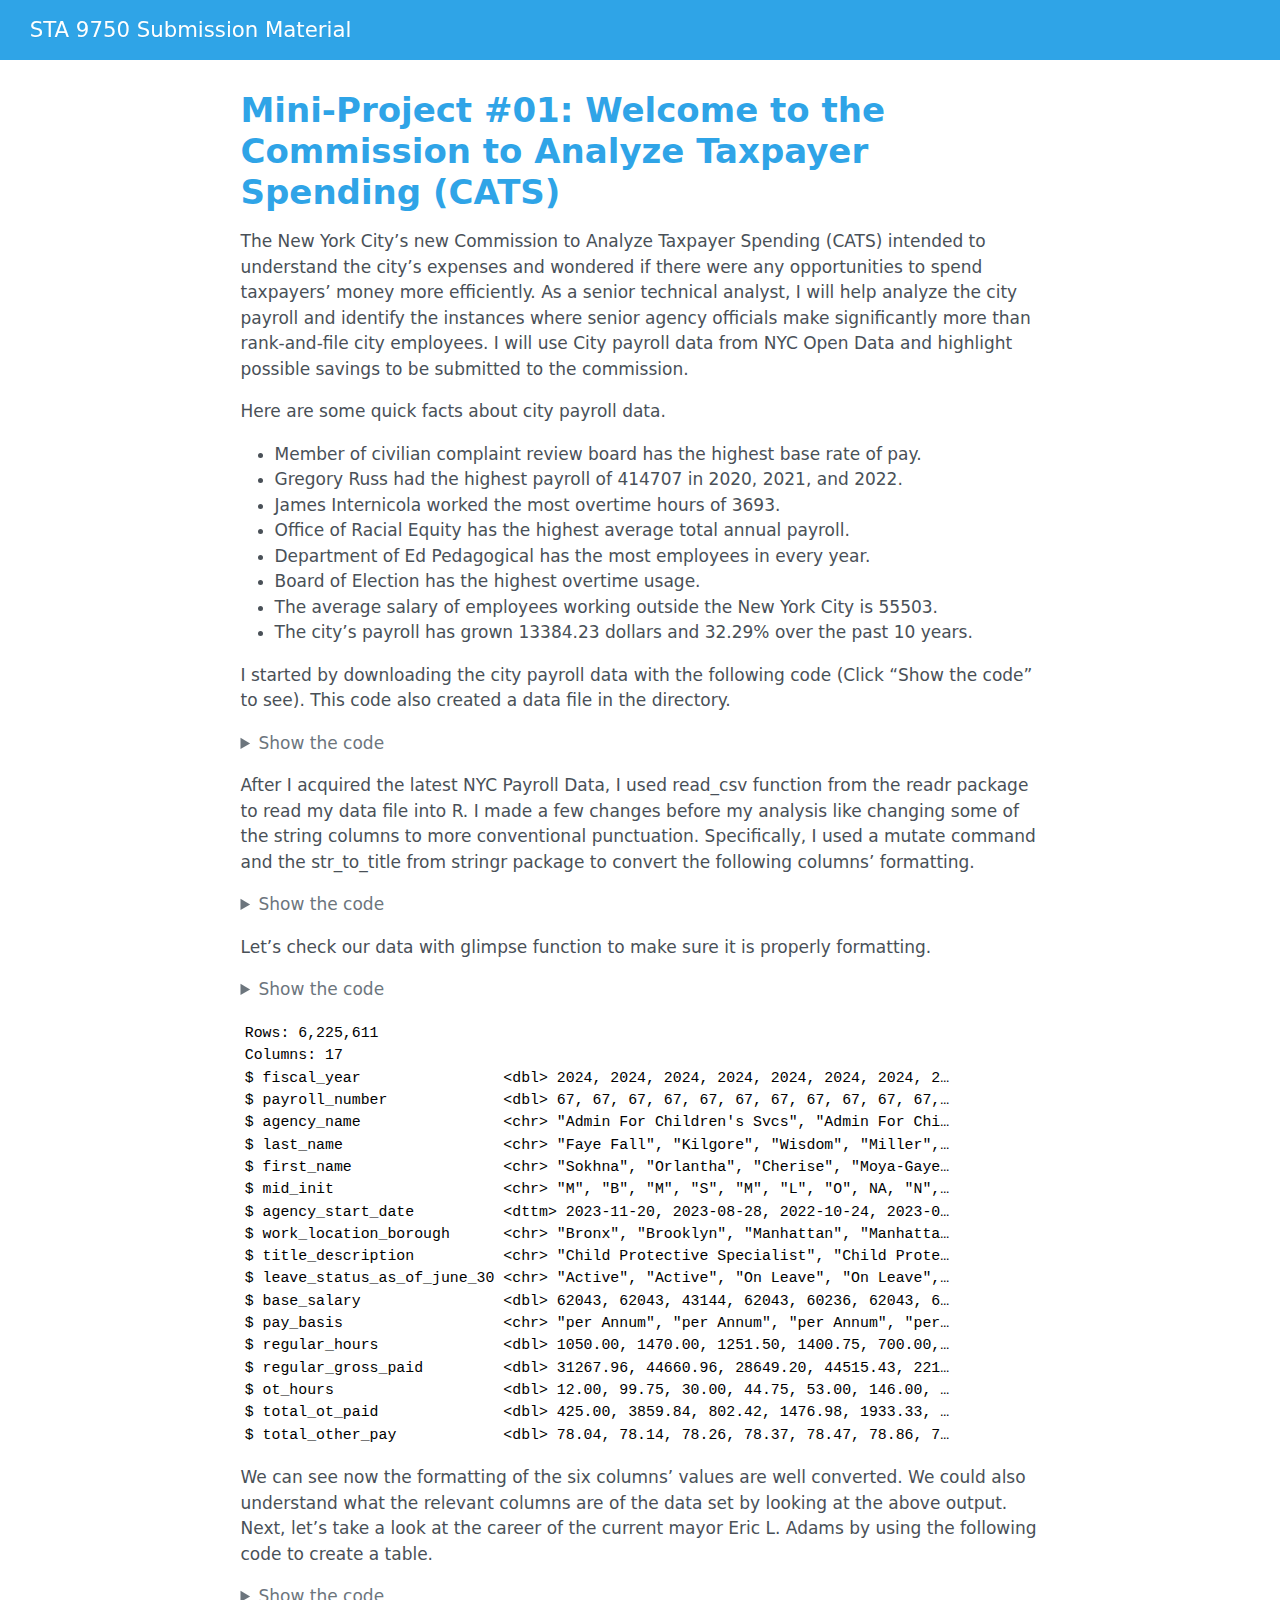
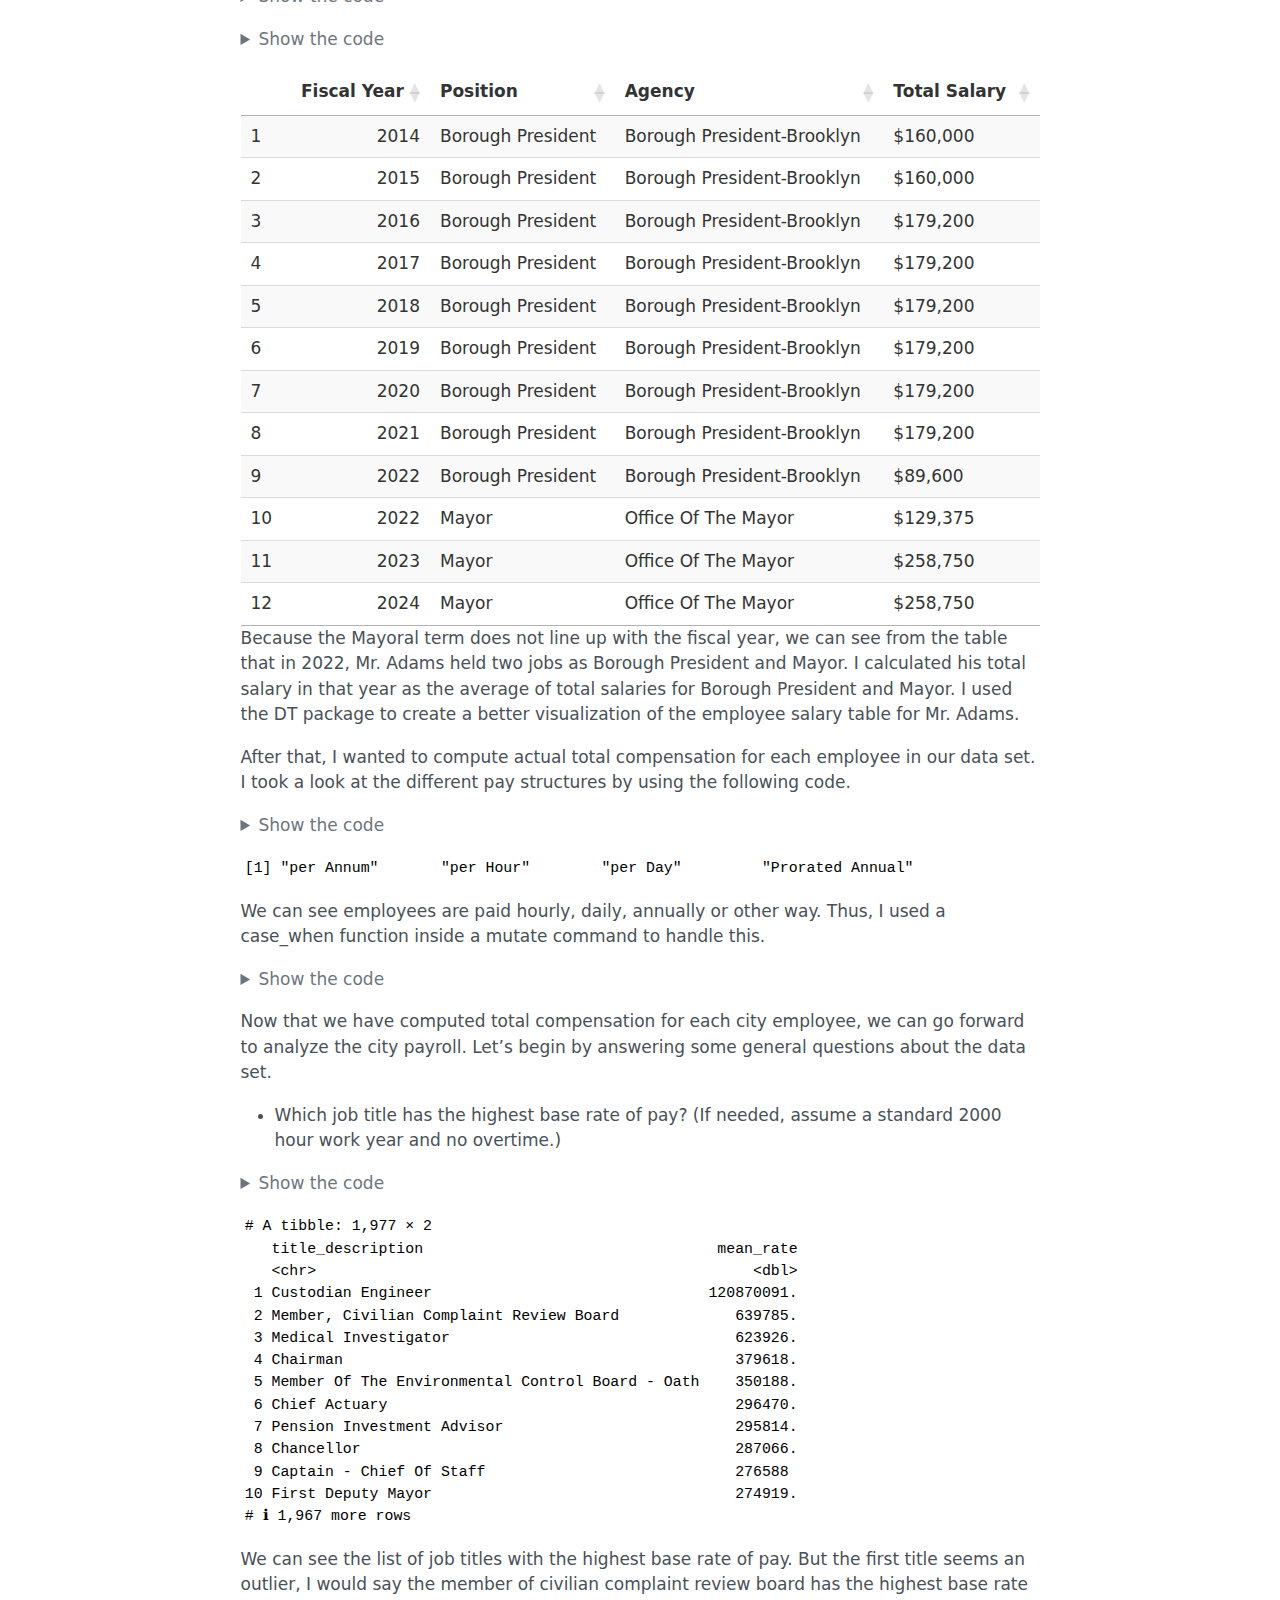
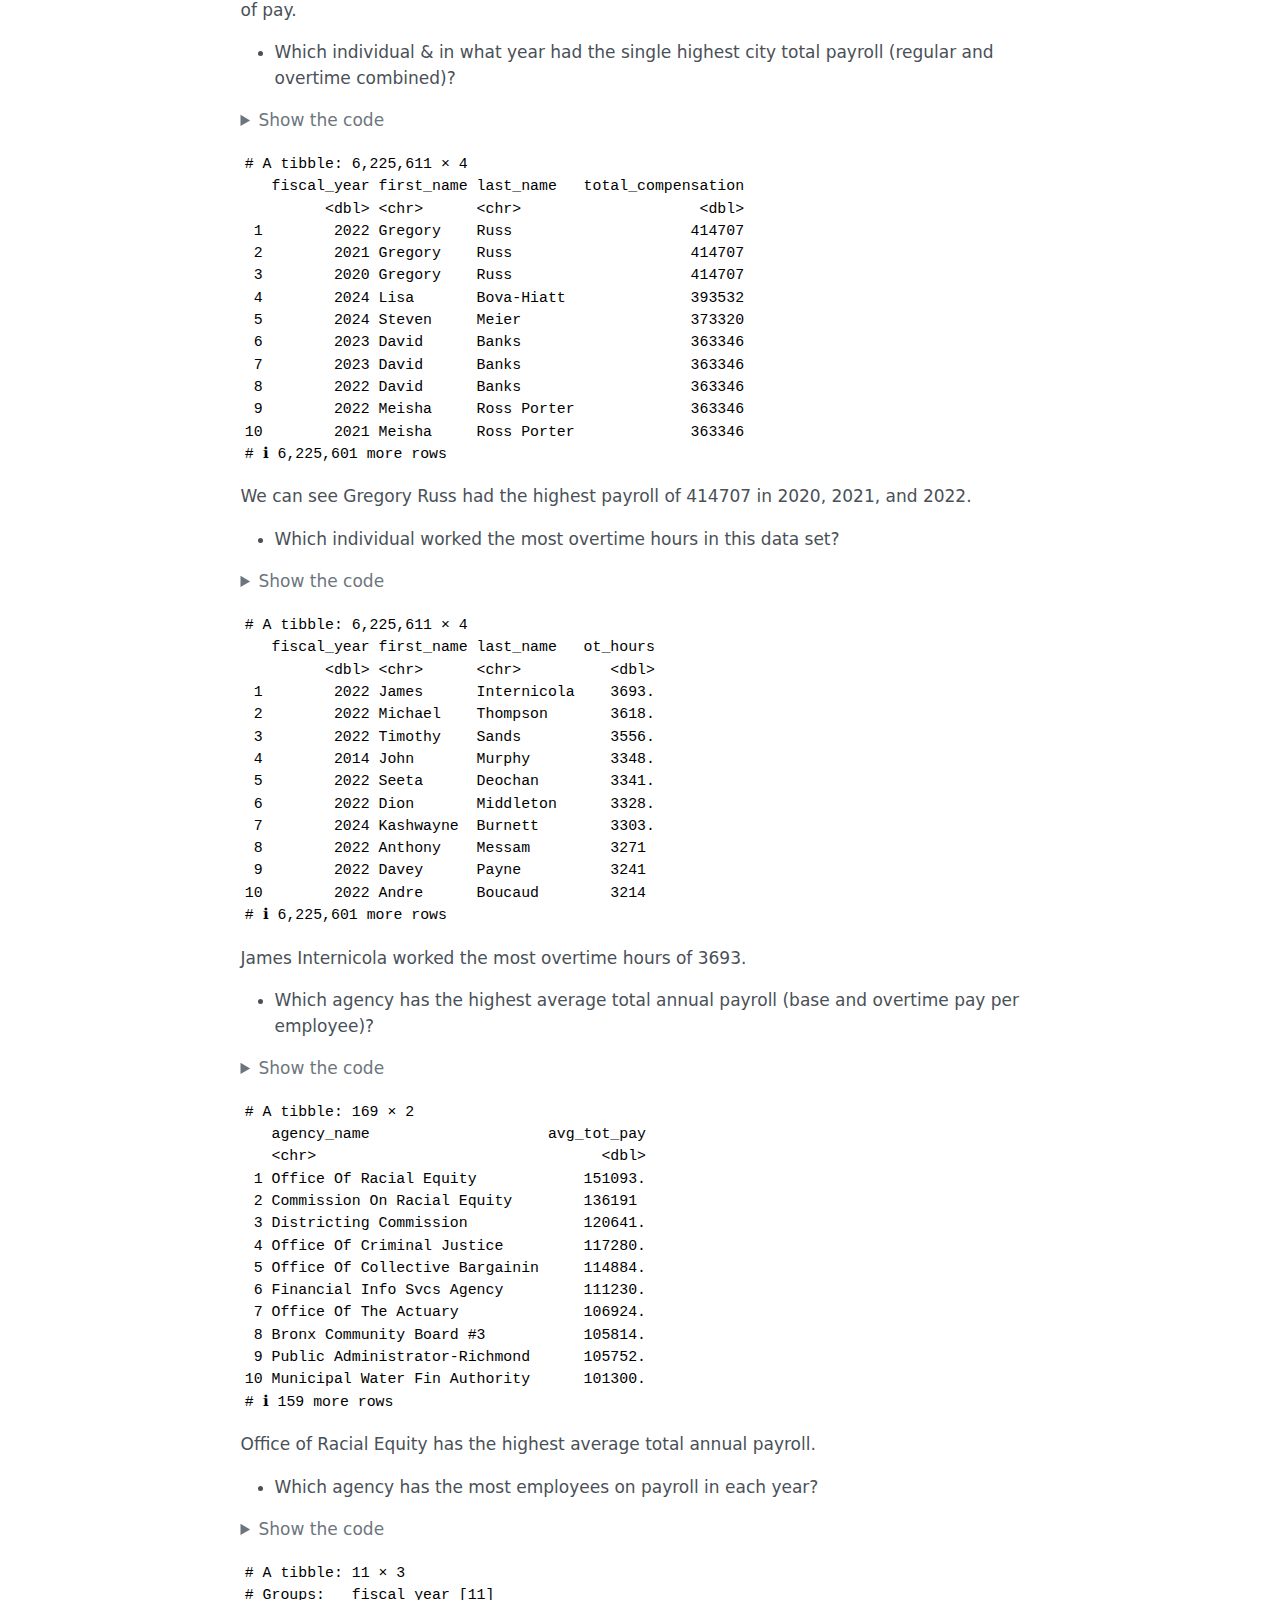
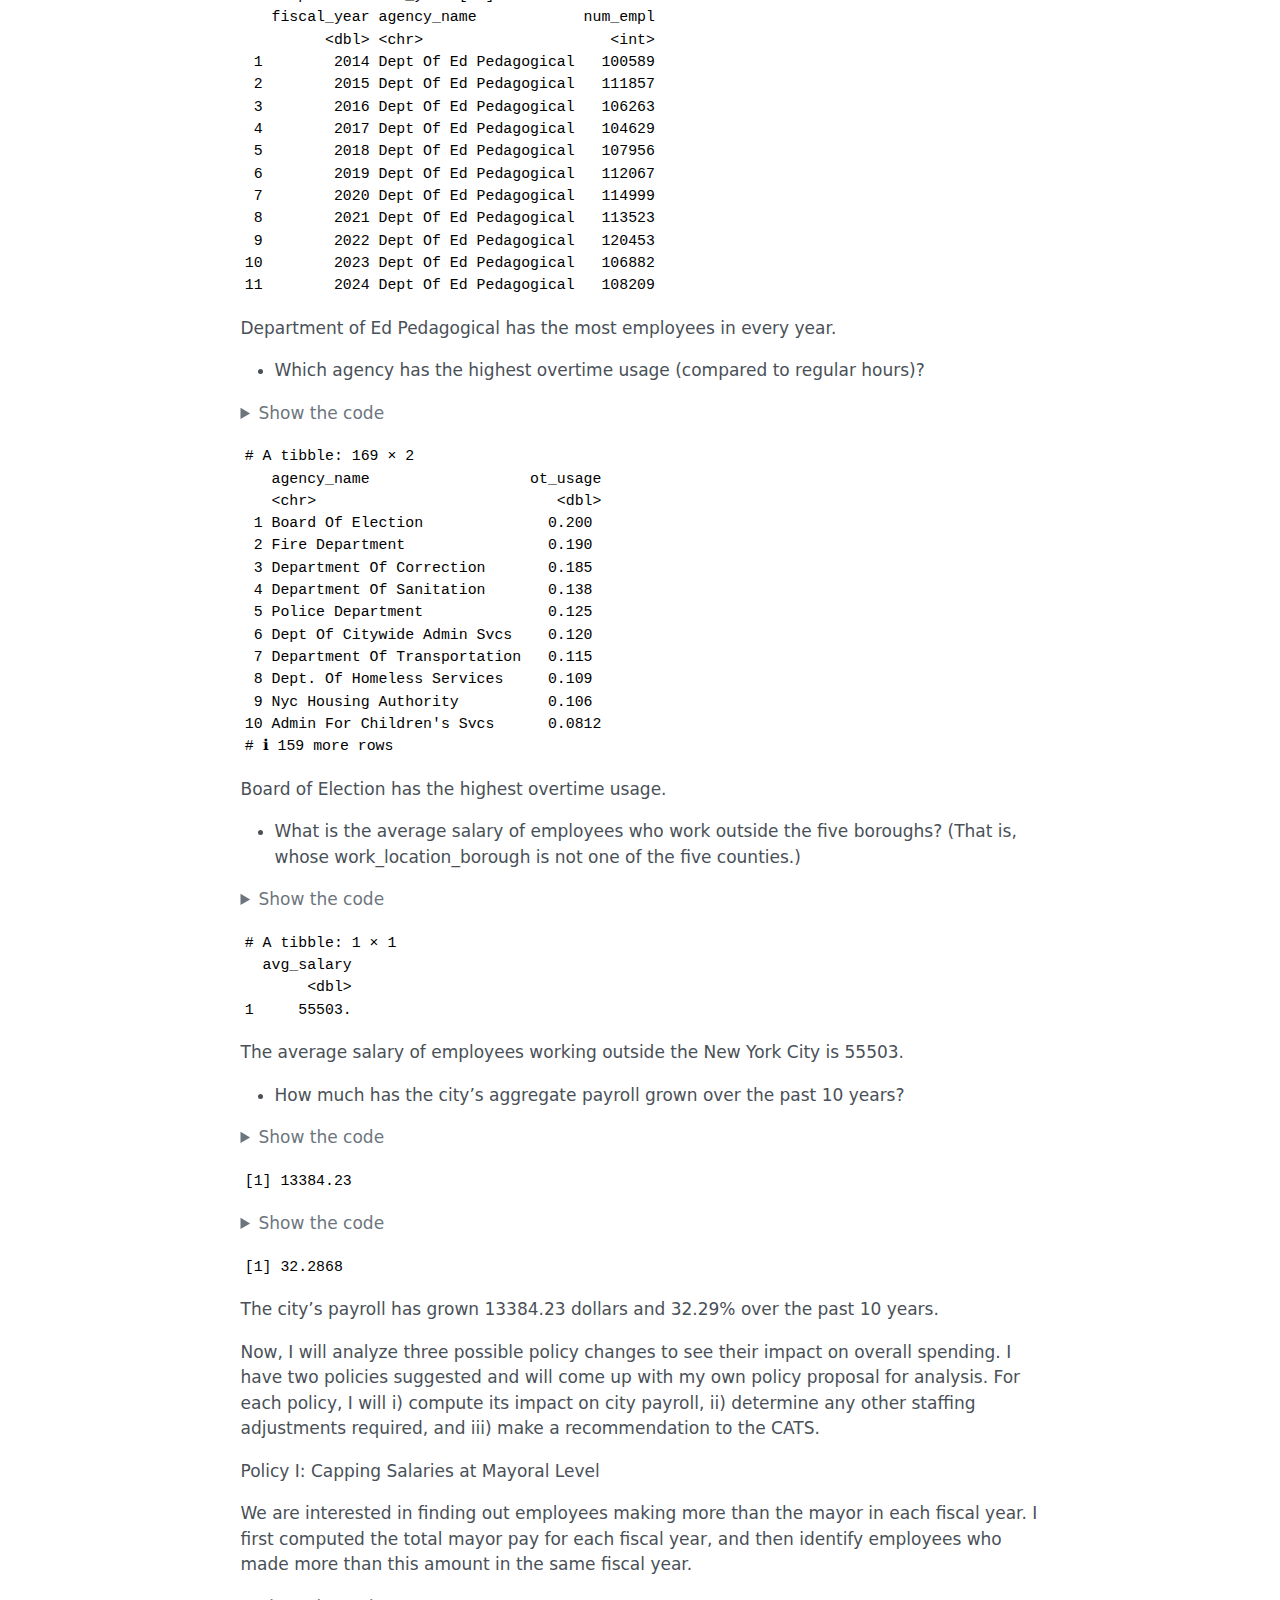
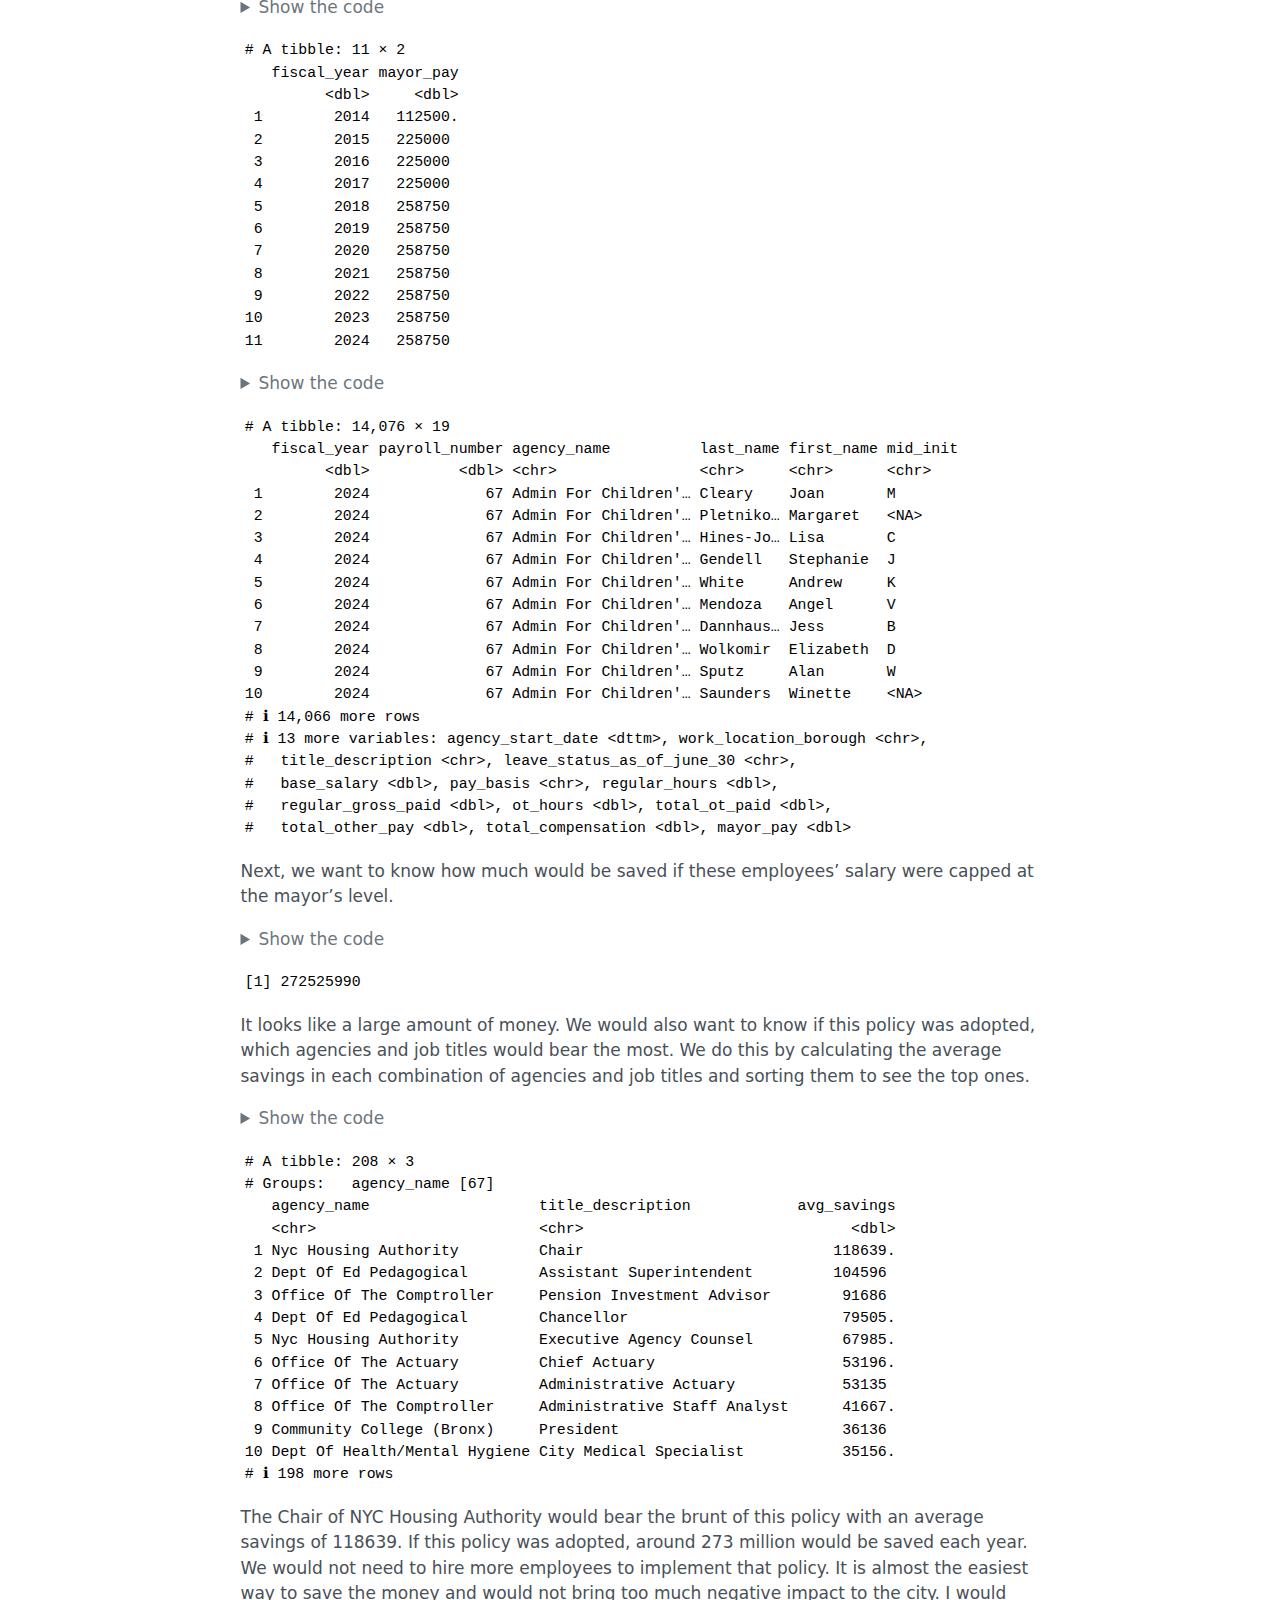
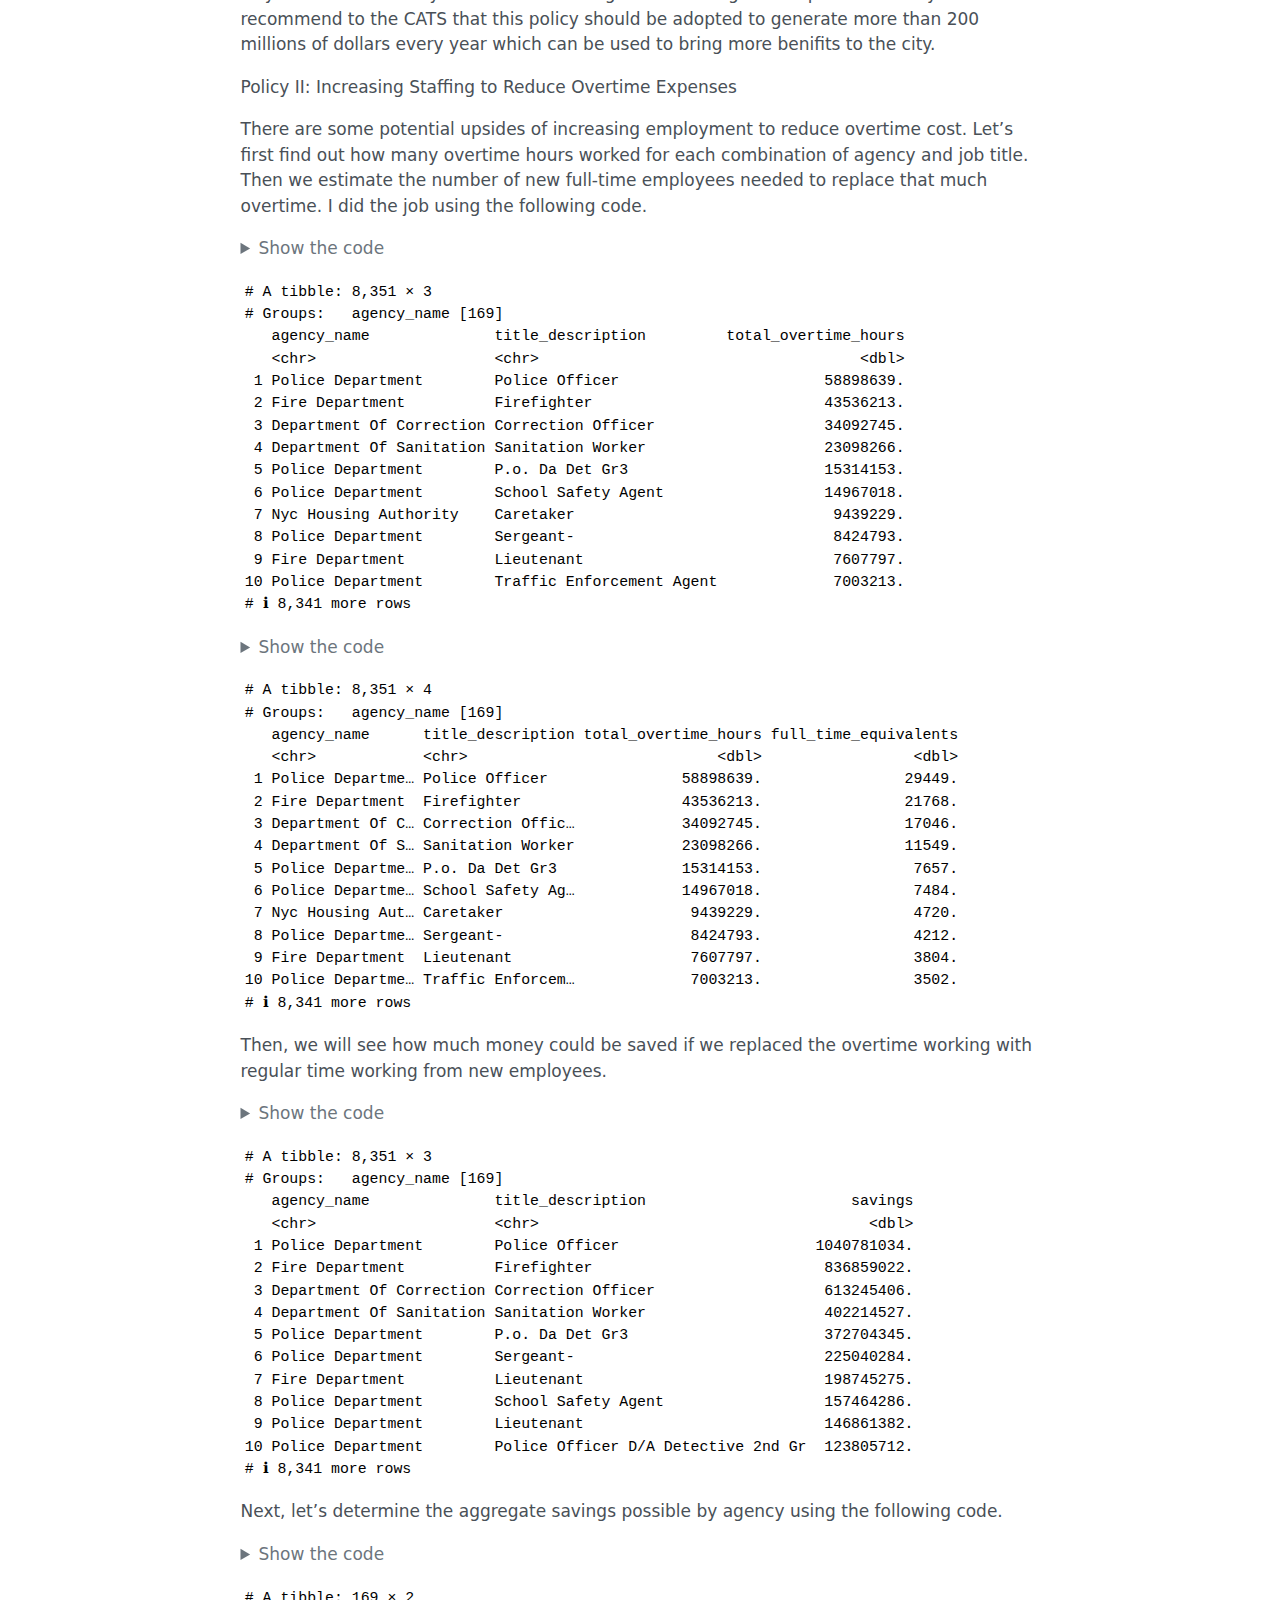
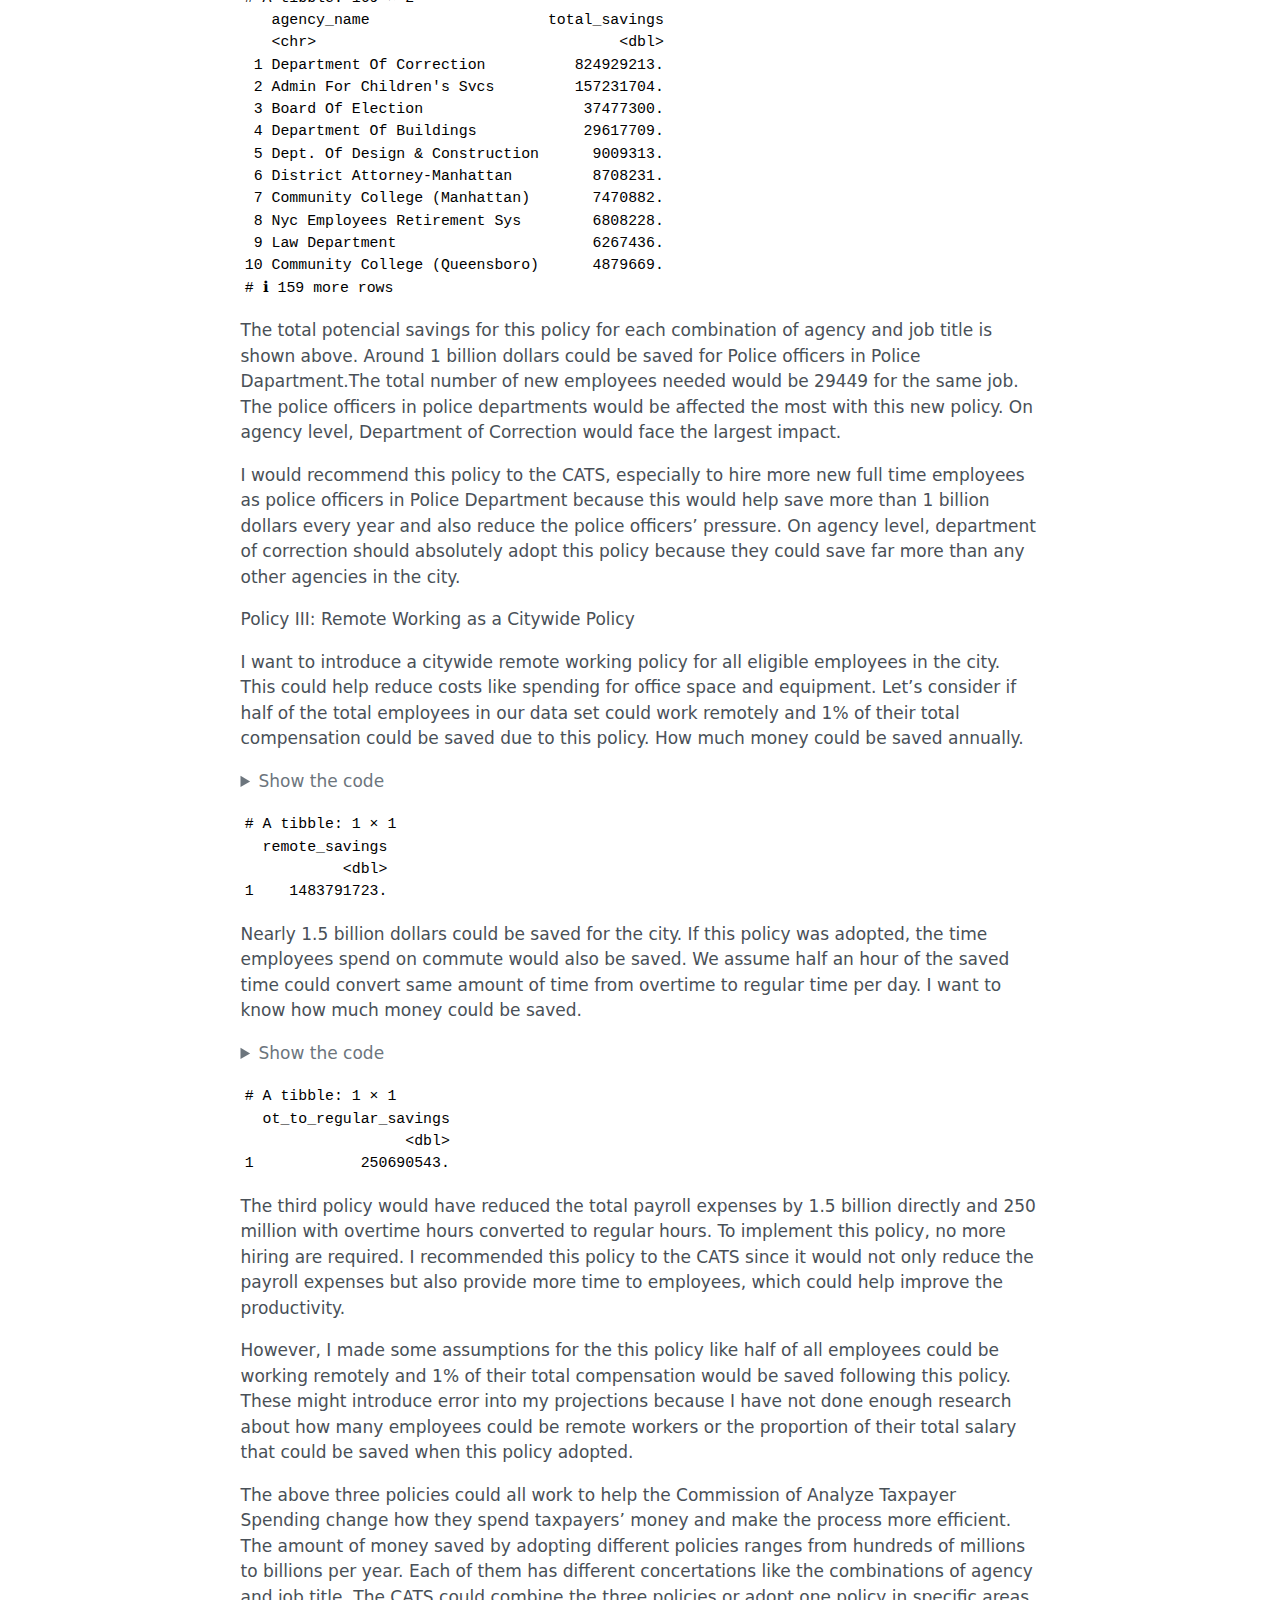
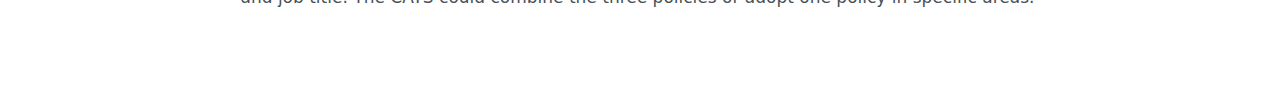
==== commit d6c32adb: "index" ====
--- a/docs/mp01.html
+++ b/docs/mp01.html
@@ -311,8 +311,8 @@
 <span id="cb6-8"><a href="#cb6-8" aria-hidden="true" tabindex="-1"></a>                         <span class="at">info=</span><span class="cn">FALSE</span>))</span></code><button title="Copy to Clipboard" class="code-copy-button"><i class="bi"></i></button></pre></div>
 </details>
 <div class="cell-output-display">
-<div class="datatables html-widget html-fill-item" id="htmlwidget-8c466b18db5c81836337" style="width:100%;height:auto;"></div>
-<script type="application/json" data-for="htmlwidget-8c466b18db5c81836337">{"x":{"filter":"none","vertical":false,"data":[["1","2","3","4","5","6","7","8","9","10","11","12"],[2014,2015,2016,2017,2018,2019,2020,2021,2022,2022,2023,2024],["Borough President","Borough President","Borough President","Borough President","Borough President","Borough President","Borough President","Borough President","Borough President","Mayor","Mayor","Mayor"],["Borough President-Brooklyn","Borough President-Brooklyn","Borough President-Brooklyn","Borough President-Brooklyn","Borough President-Brooklyn","Borough President-Brooklyn","Borough President-Brooklyn","Borough President-Brooklyn","Borough President-Brooklyn","Office Of The Mayor","Office Of The Mayor","Office Of The Mayor"],["$160,000","$160,000","$179,200","$179,200","$179,200","$179,200","$179,200","$179,200","$89,600","$129,375","$258,750","$258,750"]],"container":"<table class=\"display\">\n  <thead>\n    <tr>\n      <th> <\/th>\n      <th>Fiscal Year<\/th>\n      <th>Position<\/th>\n      <th>Agency<\/th>\n      <th>Total Salary<\/th>\n    <\/tr>\n  <\/thead>\n<\/table>","options":{"searching":false,"paging":false,"info":false,"columnDefs":[{"className":"dt-right","targets":1},{"orderable":false,"targets":0},{"name":" ","targets":0},{"name":"Fiscal Year","targets":1},{"name":"Position","targets":2},{"name":"Agency","targets":3},{"name":"Total Salary","targets":4}],"order":[],"autoWidth":false,"orderClasses":false}},"evals":[],"jsHooks":[]}</script>
+<div class="datatables html-widget html-fill-item" id="htmlwidget-61f5dbf6e869ab37386b" style="width:100%;height:auto;"></div>
+<script type="application/json" data-for="htmlwidget-61f5dbf6e869ab37386b">{"x":{"filter":"none","vertical":false,"data":[["1","2","3","4","5","6","7","8","9","10","11","12"],[2014,2015,2016,2017,2018,2019,2020,2021,2022,2022,2023,2024],["Borough President","Borough President","Borough President","Borough President","Borough President","Borough President","Borough President","Borough President","Borough President","Mayor","Mayor","Mayor"],["Borough President-Brooklyn","Borough President-Brooklyn","Borough President-Brooklyn","Borough President-Brooklyn","Borough President-Brooklyn","Borough President-Brooklyn","Borough President-Brooklyn","Borough President-Brooklyn","Borough President-Brooklyn","Office Of The Mayor","Office Of The Mayor","Office Of The Mayor"],["$160,000","$160,000","$179,200","$179,200","$179,200","$179,200","$179,200","$179,200","$89,600","$129,375","$258,750","$258,750"]],"container":"<table class=\"display\">\n  <thead>\n    <tr>\n      <th> <\/th>\n      <th>Fiscal Year<\/th>\n      <th>Position<\/th>\n      <th>Agency<\/th>\n      <th>Total Salary<\/th>\n    <\/tr>\n  <\/thead>\n<\/table>","options":{"searching":false,"paging":false,"info":false,"columnDefs":[{"className":"dt-right","targets":1},{"orderable":false,"targets":0},{"name":" ","targets":0},{"name":"Fiscal Year","targets":1},{"name":"Position","targets":2},{"name":"Agency","targets":3},{"name":"Total Salary","targets":4}],"order":[],"autoWidth":false,"orderClasses":false}},"evals":[],"jsHooks":[]}</script>
 </div>
 </div>
 <p>Because the Mayoral term does not line up with the fiscal year, we can see from the table that in 2022, Mr.&nbsp;Adams held two jobs as Borough President and Mayor. I calculated his total salary in that year as the average of total salaries for Borough President and Mayor. I used the DT package to create a better visualization of the employee salary table for Mr.&nbsp;Adams.</p>
--- a/docs/site_libs/datatables-css-0.0.0/datatables-crosstalk.css
+++ b/docs/site_libs/datatables-css-0.0.0/datatables-crosstalk.css
@@ -0,0 +1,32 @@
+.dt-crosstalk-fade {
+  opacity: 0.2;
+}
+
+html body div.DTS div.dataTables_scrollBody {
+  background: none;
+}
+
+
+/*
+Fix https://github.com/rstudio/DT/issues/563
+If the `table.display` is set to "block" (e.g., pkgdown), the browser will display
+datatable objects strangely. The search panel and the page buttons will still be
+in full-width but the table body will be "compact" and shorter.
+In therory, having this attributes will affect `dom="t"`
+with `display: block` users. But in reality, there should be no one.
+We may remove the below lines in the future if the upstream agree to have this there.
+See https://github.com/DataTables/DataTablesSrc/issues/160
+*/
+
+table.dataTable {
+  display: table;
+}
+
+
+/*
+When DTOutput(fill = TRUE), it receives a .html-fill-item class (via htmltools::bindFillRole()), which effectively amounts to `flex: 1 1 auto`. That's mostly fine, but the case where `fillContainer=TRUE`+`height:auto`+`flex-basis:auto` and the container (e.g., a bslib::card()) doesn't have a defined height is a bit problematic since the table wants to fit the parent but the parent wants to fit the table, which results pretty small table height (maybe because there is a minimum height somewhere?). It seems better in this case to impose a 400px height default for the table, which we can do by setting `flex-basis` to 400px (the table is still allowed to grow/shrink when the container has an opinionated height).
+*/
+
+.html-fill-container > .html-fill-item.datatables {
+  flex-basis: 400px;
+}
--- a/docs/site_libs/crosstalk-1.2.1/css/crosstalk.min.css
+++ b/docs/site_libs/crosstalk-1.2.1/css/crosstalk.min.css
@@ -0,0 +1 @@
+.container-fluid.crosstalk-bscols{margin-left:-30px;margin-right:-30px;white-space:normal}body>.container-fluid.crosstalk-bscols{margin-left:auto;margin-right:auto}.crosstalk-input-checkboxgroup .crosstalk-options-group .crosstalk-options-column{display:inline-block;padding-right:12px;vertical-align:top}@media only screen and (max-width: 480px){.crosstalk-input-checkboxgroup .crosstalk-options-group .crosstalk-options-column{display:block;padding-right:inherit}}.crosstalk-input{margin-bottom:15px}.crosstalk-input .control-label{margin-bottom:0;vertical-align:middle}.crosstalk-input input[type="checkbox"]{margin:4px 0 0;margin-top:1px;line-height:normal}.crosstalk-input .checkbox{position:relative;display:block;margin-top:10px;margin-bottom:10px}.crosstalk-input .checkbox>label{padding-left:20px;margin-bottom:0;font-weight:400;cursor:pointer}.crosstalk-input .checkbox input[type="checkbox"],.crosstalk-input .checkbox-inline input[type="checkbox"]{position:absolute;margin-top:2px;margin-left:-20px}.crosstalk-input .checkbox+.checkbox{margin-top:-5px}.crosstalk-input .checkbox-inline{position:relative;display:inline-block;padding-left:20px;margin-bottom:0;font-weight:400;vertical-align:middle;cursor:pointer}.crosstalk-input .checkbox-inline+.checkbox-inline{margin-top:0;margin-left:10px}
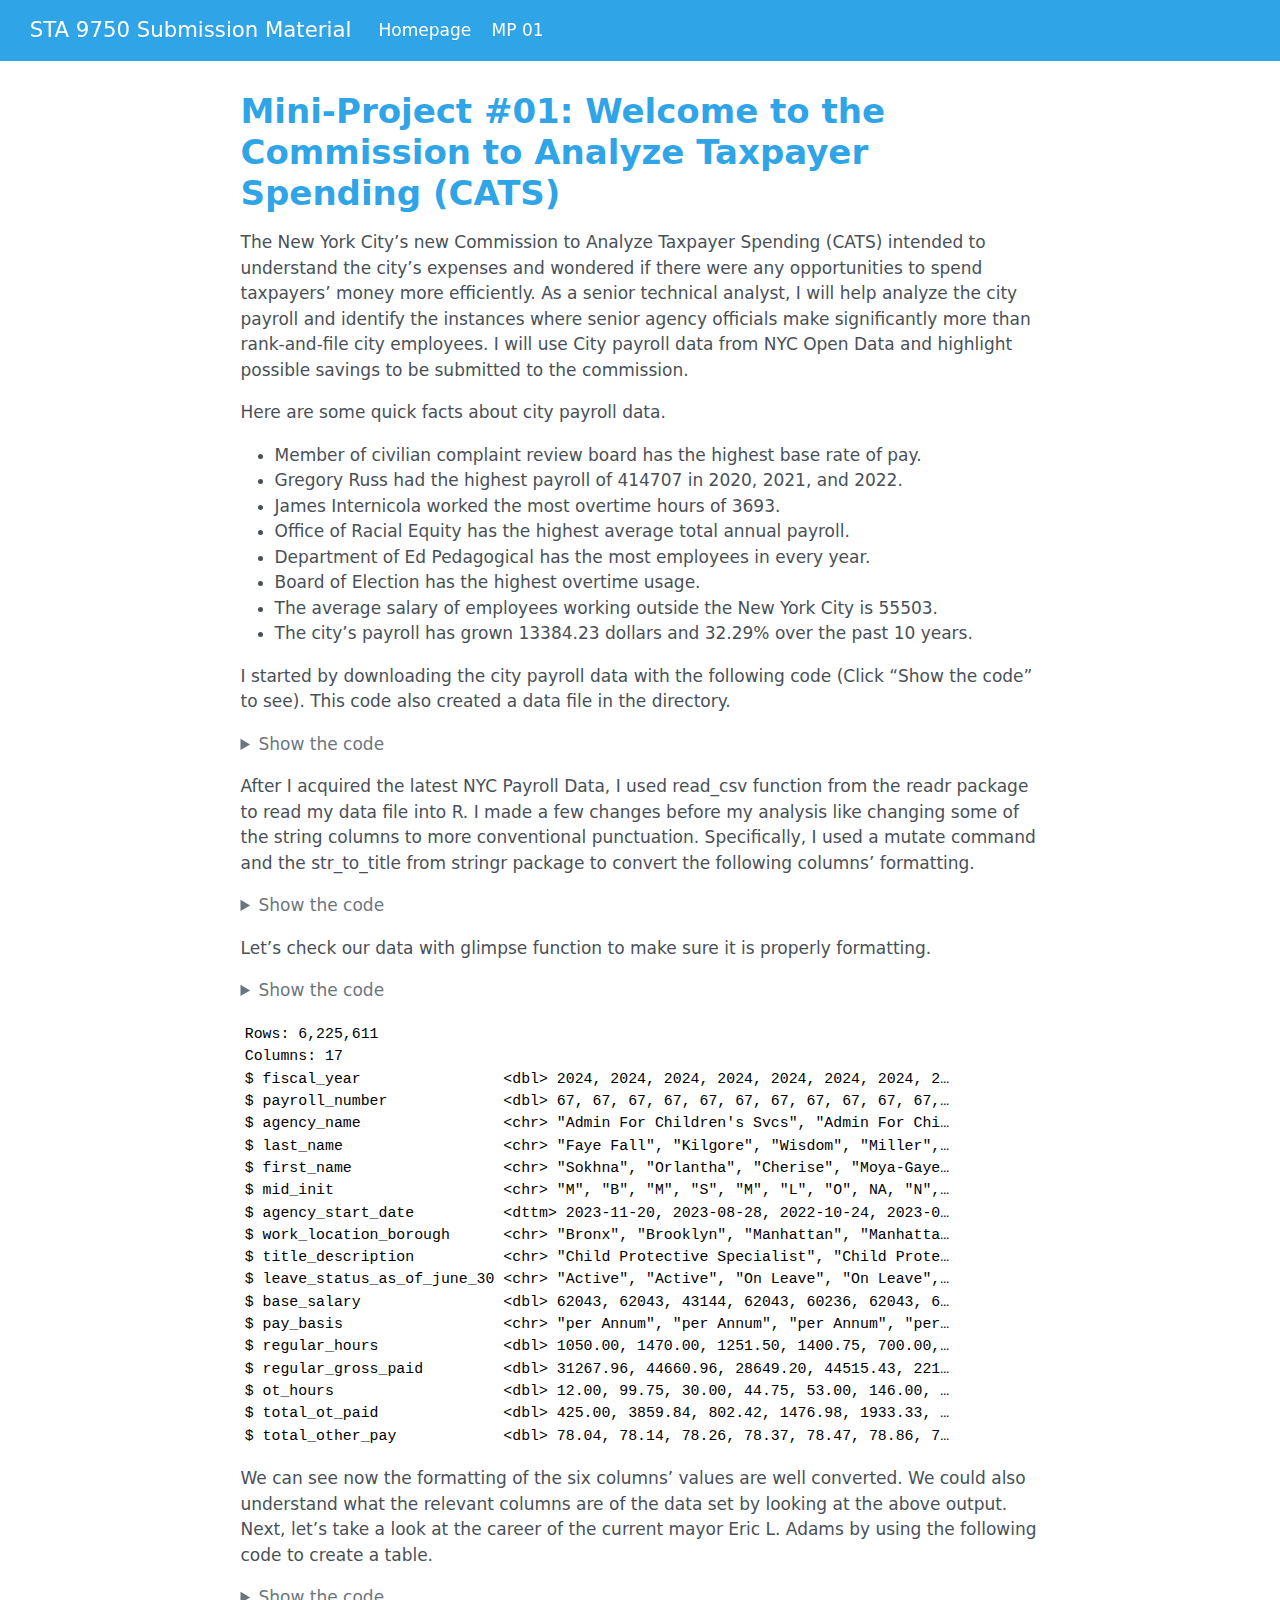
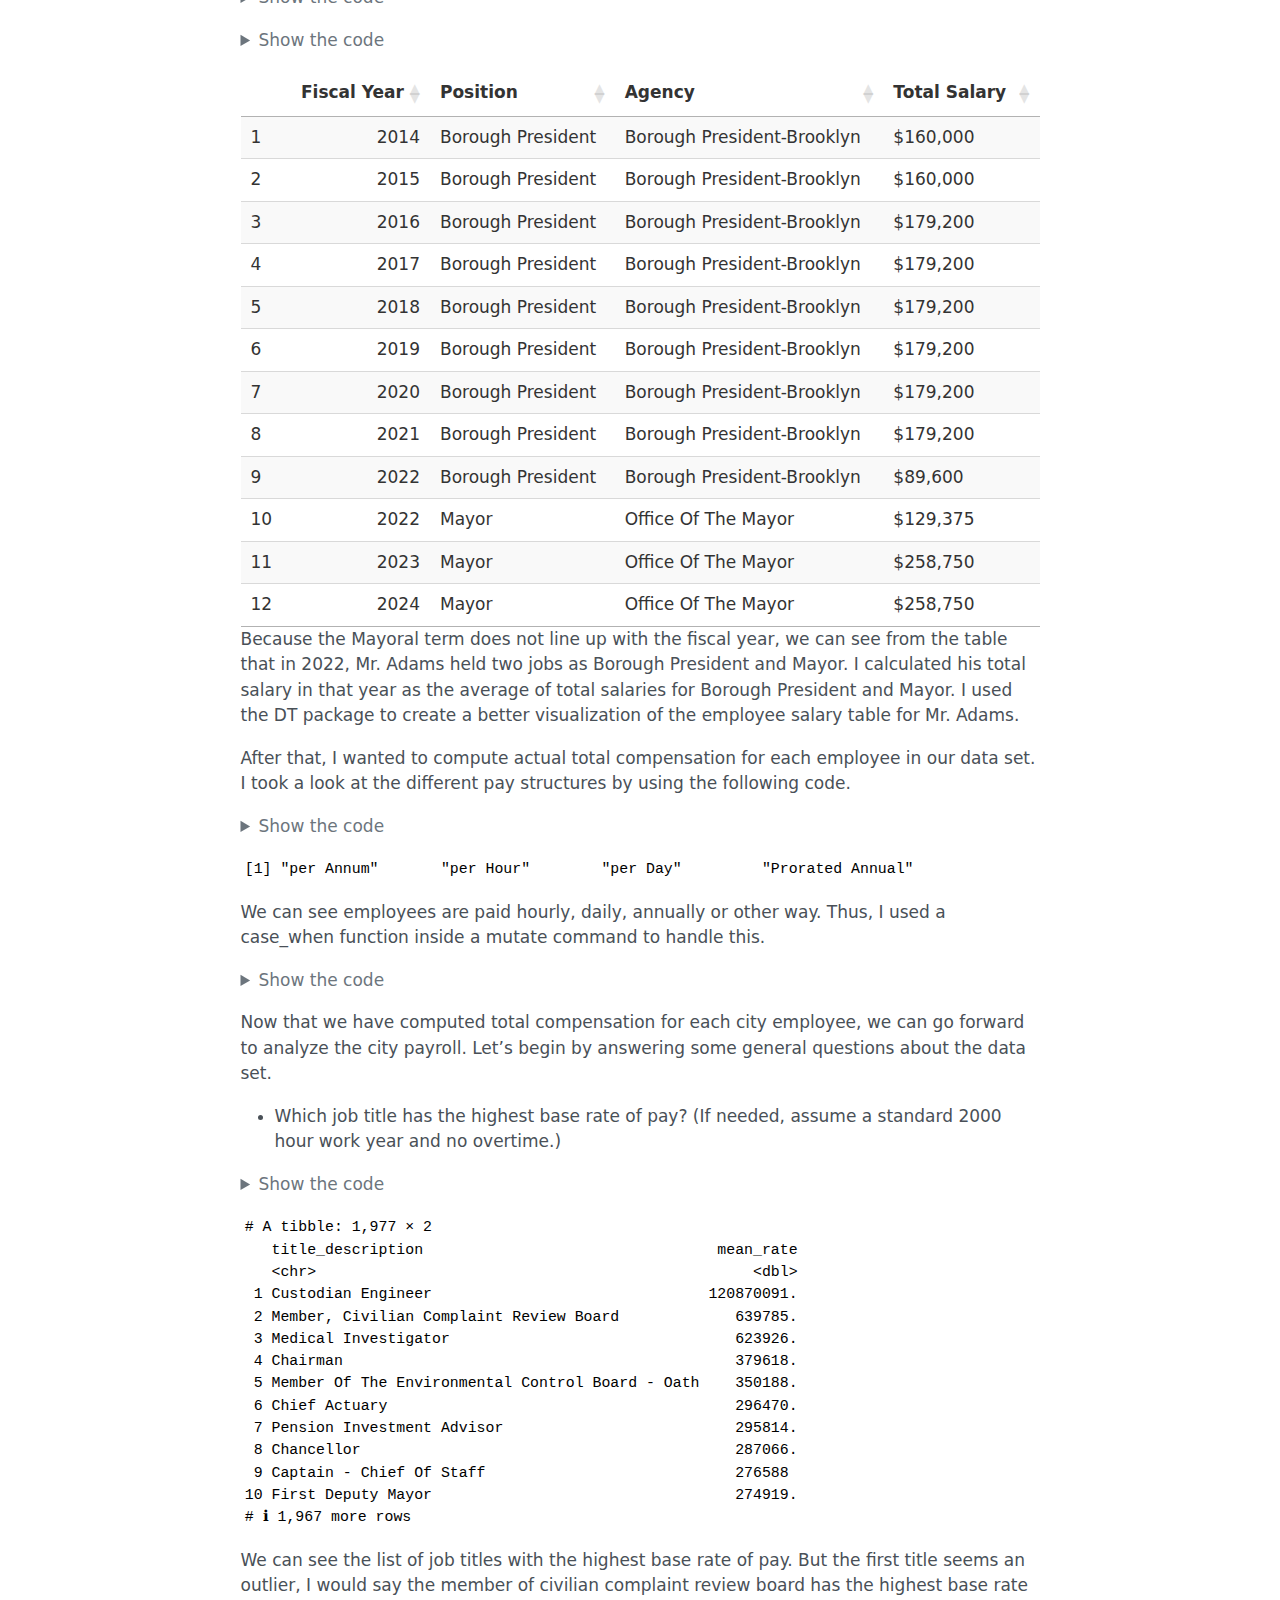
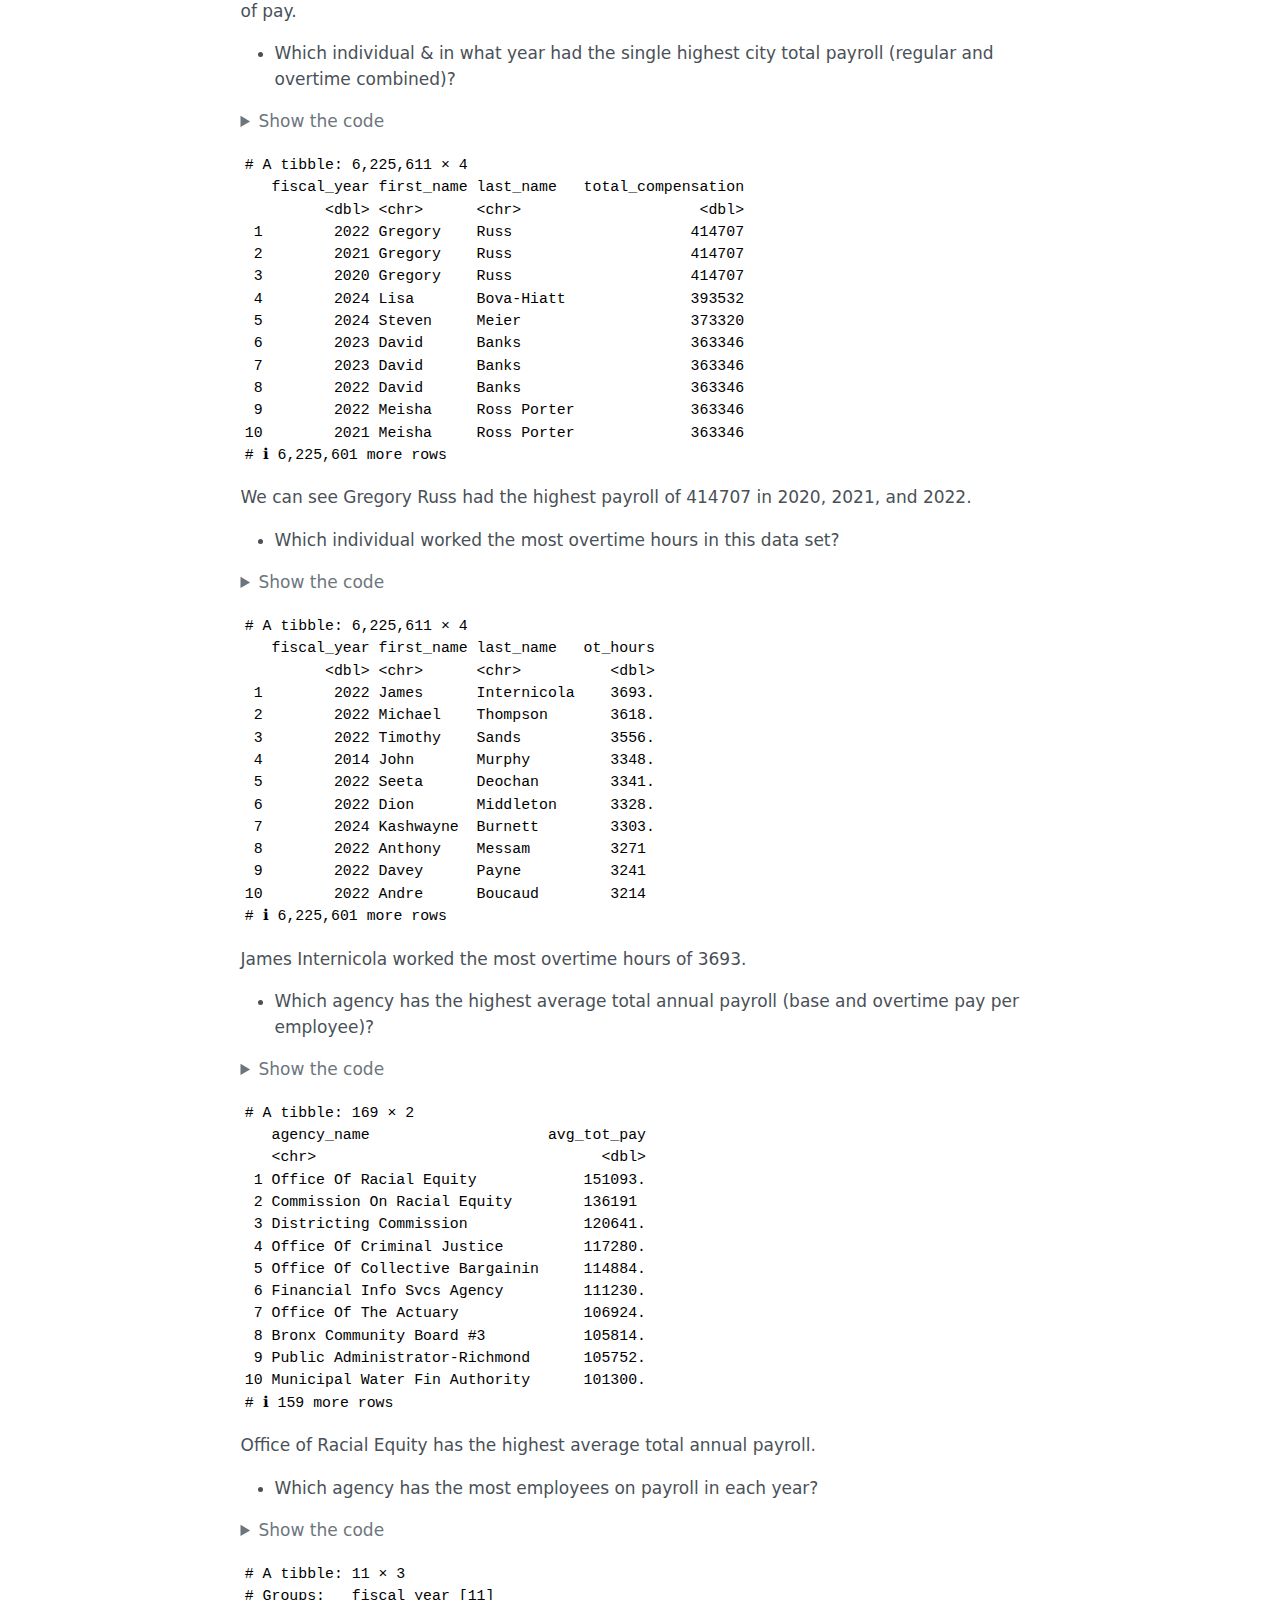
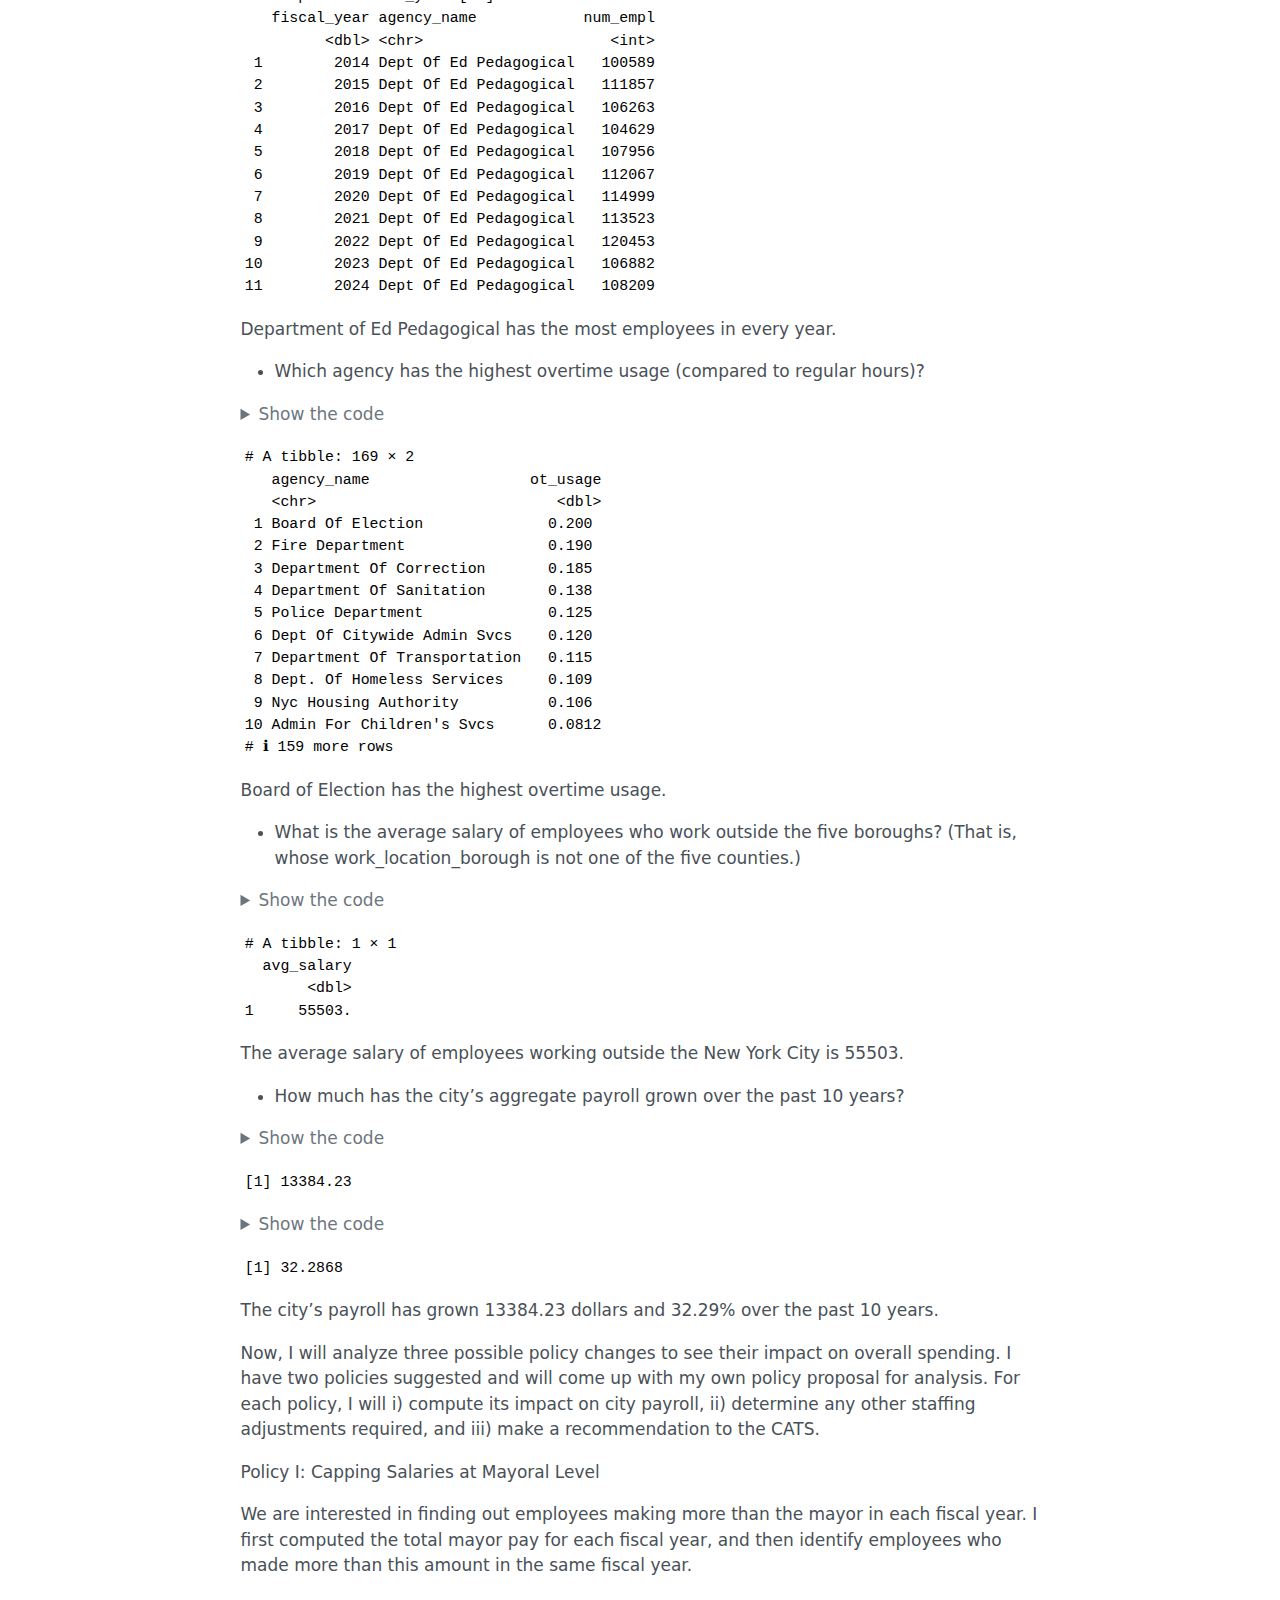
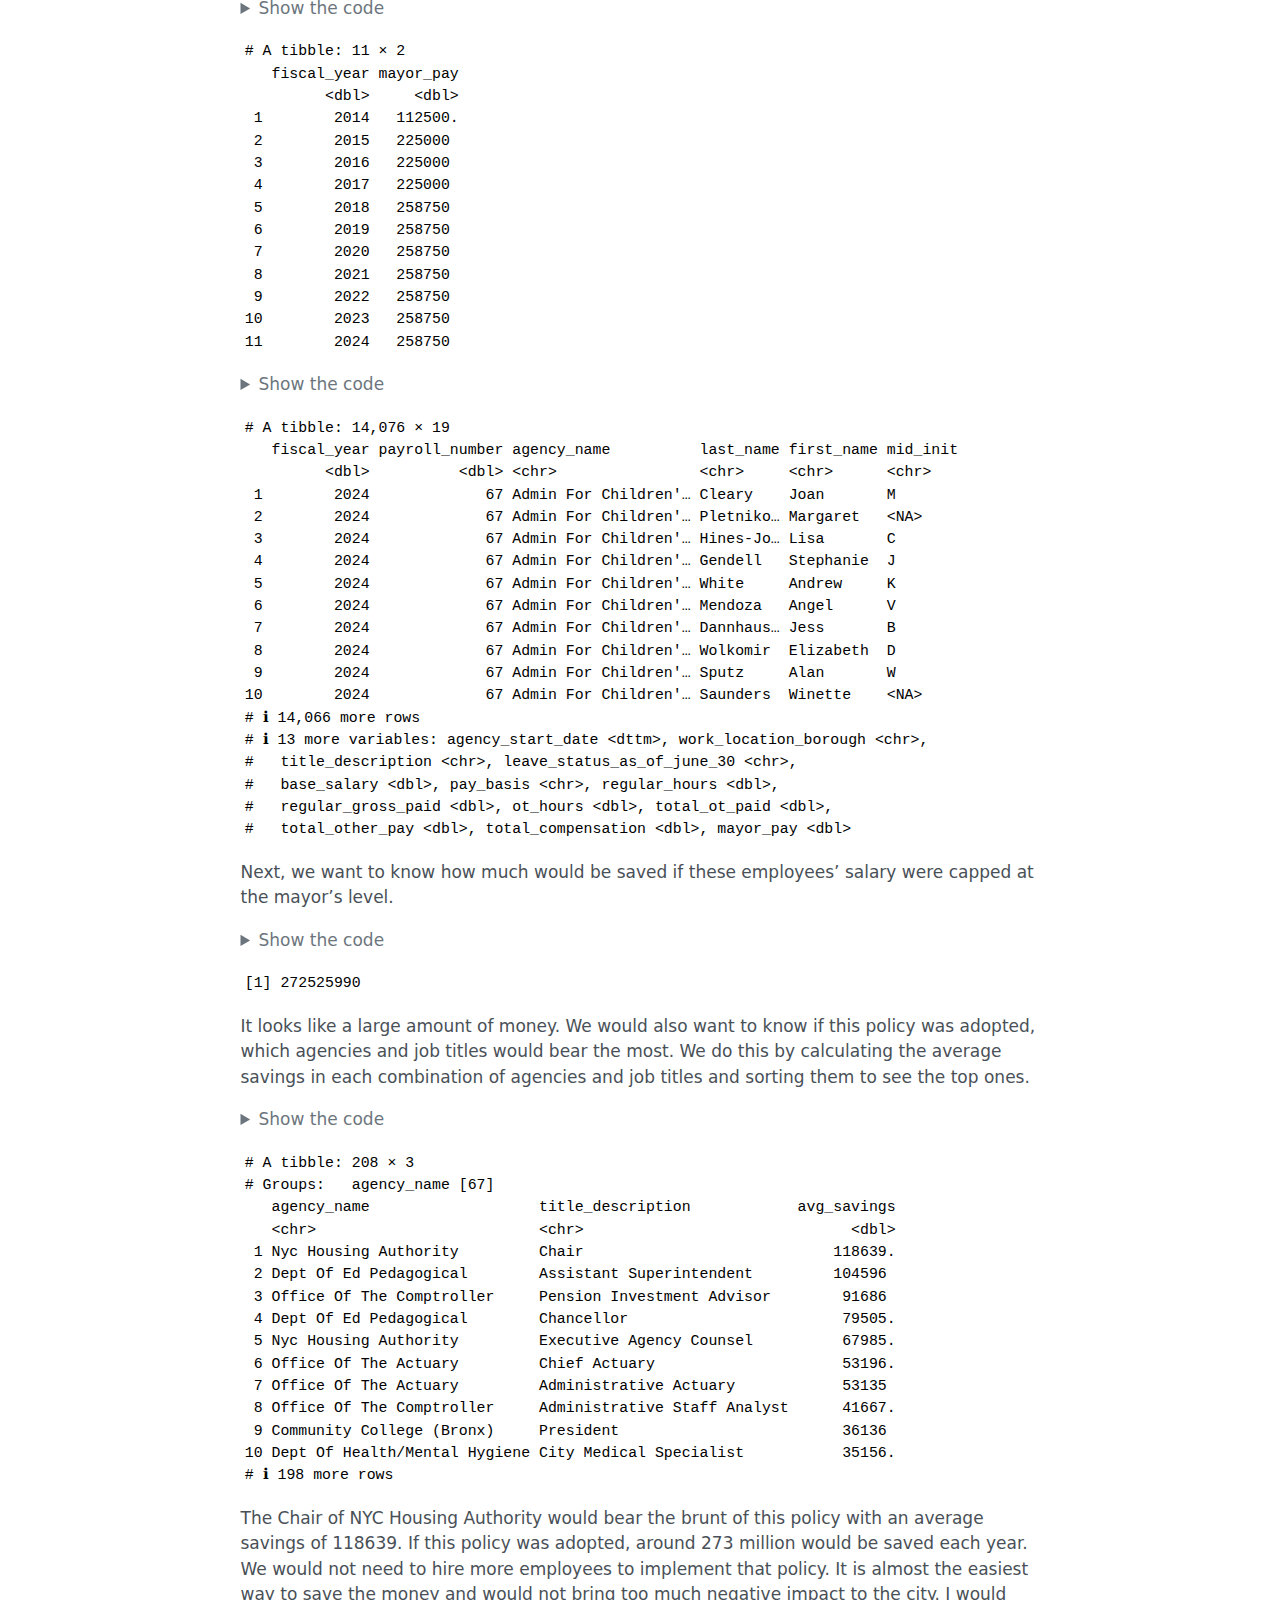
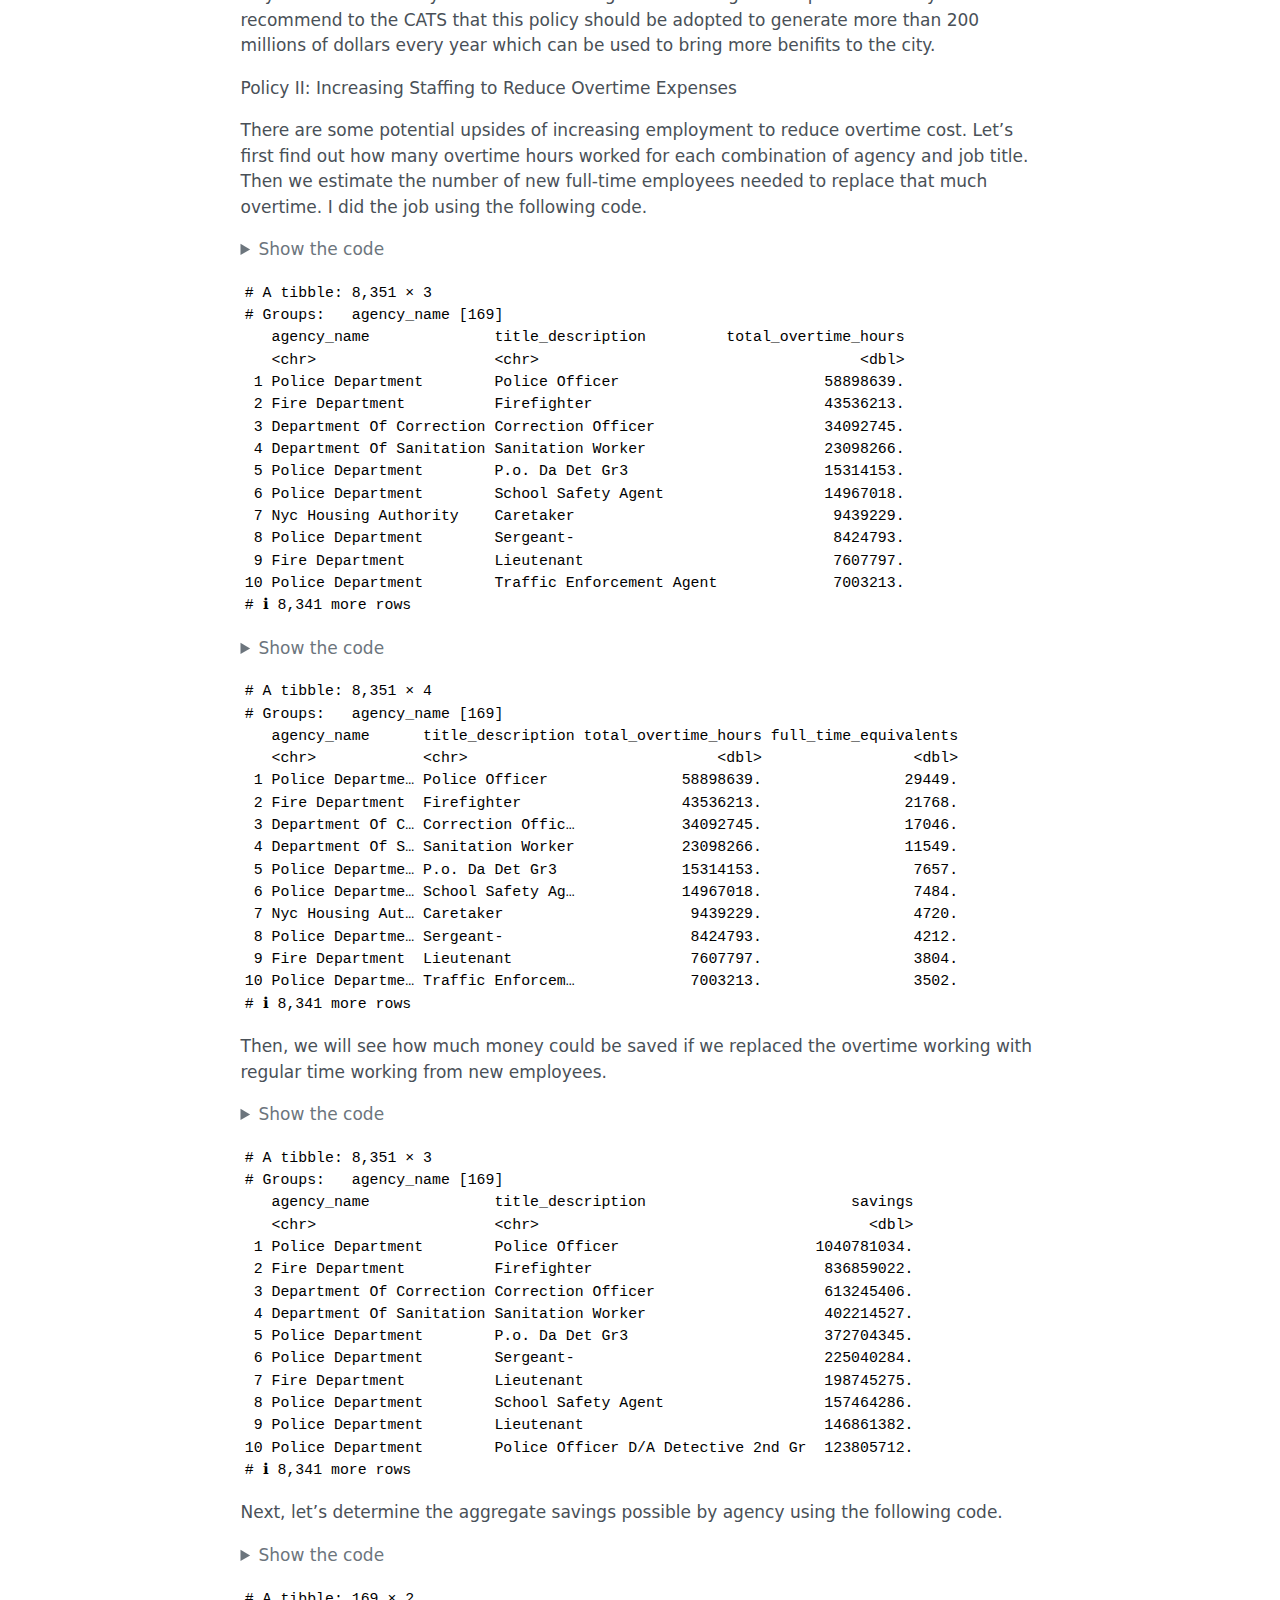
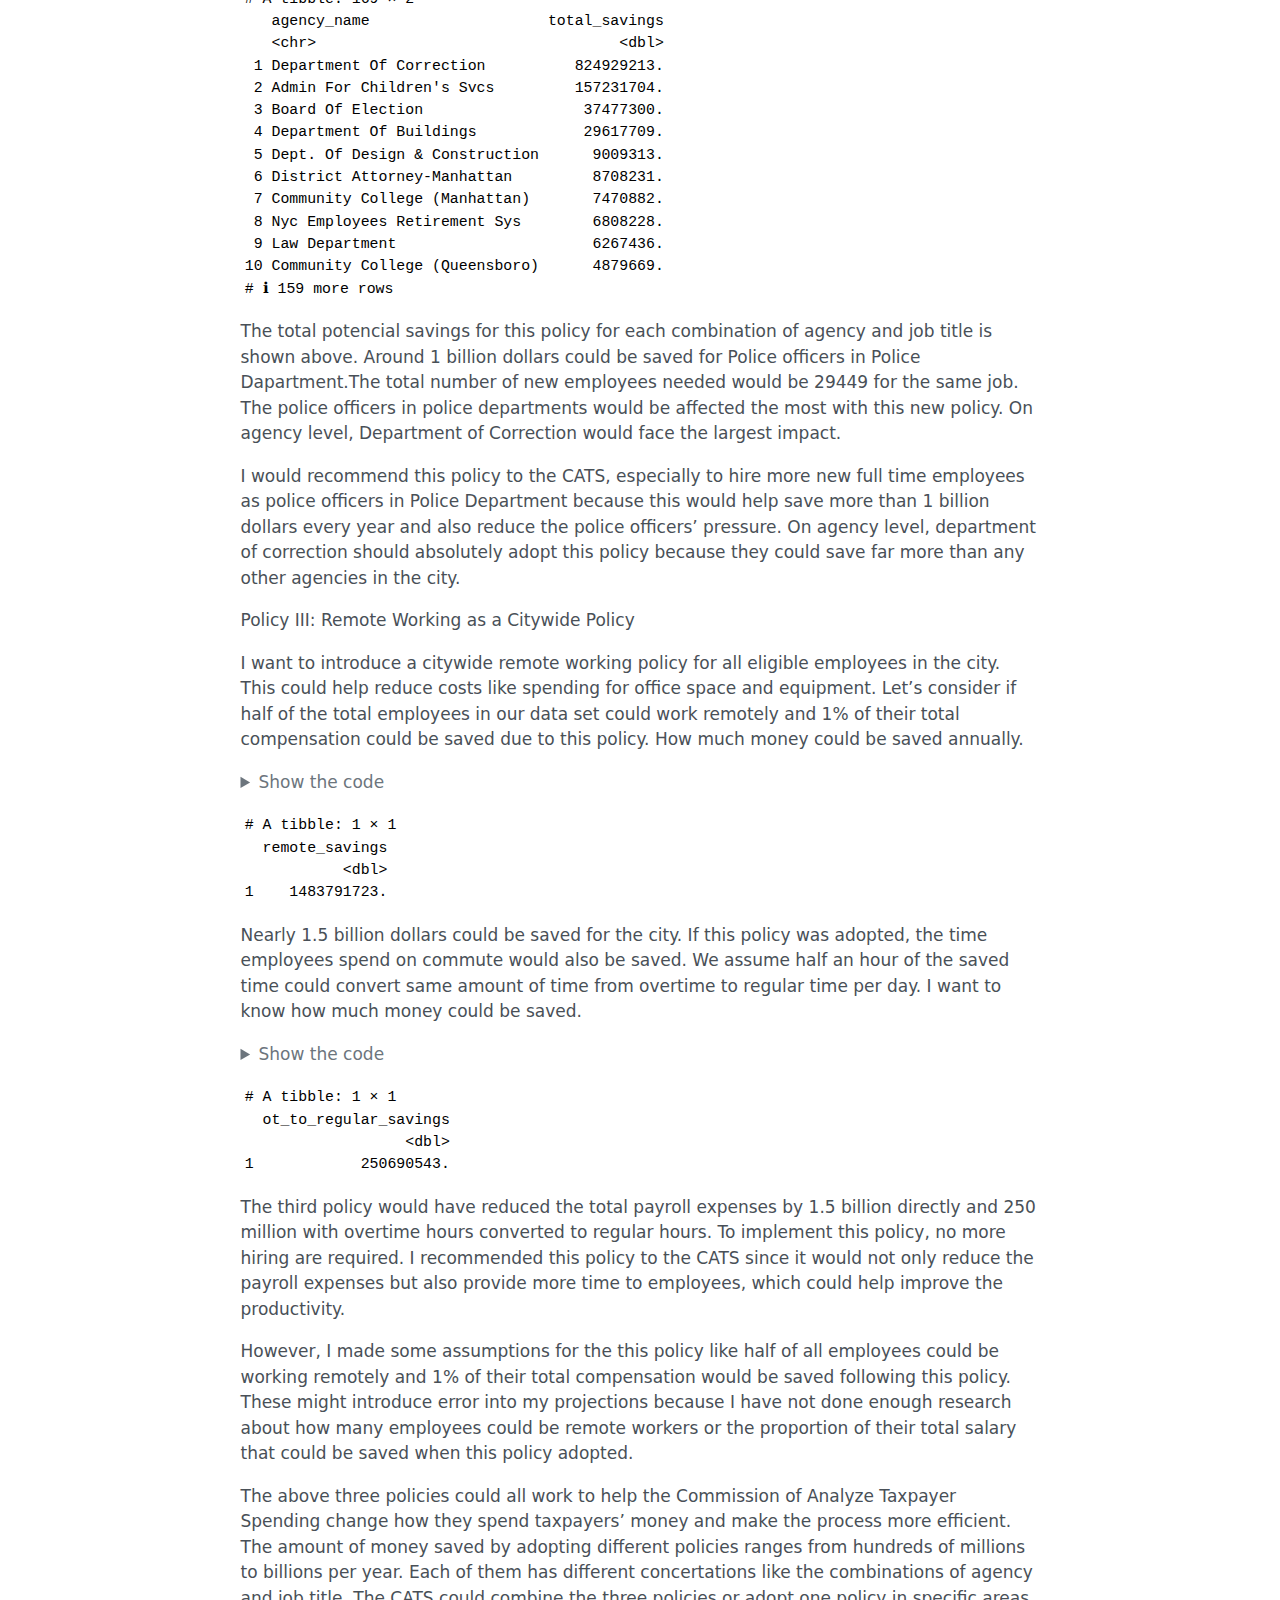
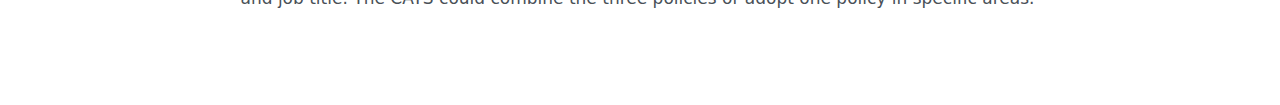
==== commit e1e503df: "5" ====
--- a/docs/mp01.html
+++ b/docs/mp01.html
@@ -125,7 +125,22 @@
     <span class="navbar-title">STA 9750 Submission Material</span>
     </a>
   </div>
-        <div class="quarto-navbar-tools tools-end">
+          <button class="navbar-toggler" type="button" data-bs-toggle="collapse" data-bs-target="#navbarCollapse" aria-controls="navbarCollapse" role="menu" aria-expanded="false" aria-label="Toggle navigation" onclick="if (window.quartoToggleHeadroom) { window.quartoToggleHeadroom(); }">
+  <span class="navbar-toggler-icon"></span>
+</button>
+          <div class="collapse navbar-collapse" id="navbarCollapse">
+            <ul class="navbar-nav navbar-nav-scroll me-auto">
+  <li class="nav-item">
+    <a class="nav-link" href="././index.html"> 
+<span class="menu-text">Homepage</span></a>
+  </li>  
+  <li class="nav-item">
+    <a class="nav-link" href="././mp01.html"> 
+<span class="menu-text">MP 01</span></a>
+  </li>  
+</ul>
+          </div> <!-- /navcollapse -->
+            <div class="quarto-navbar-tools">
 </div>
       </div> <!-- /container-fluid -->
     </nav>
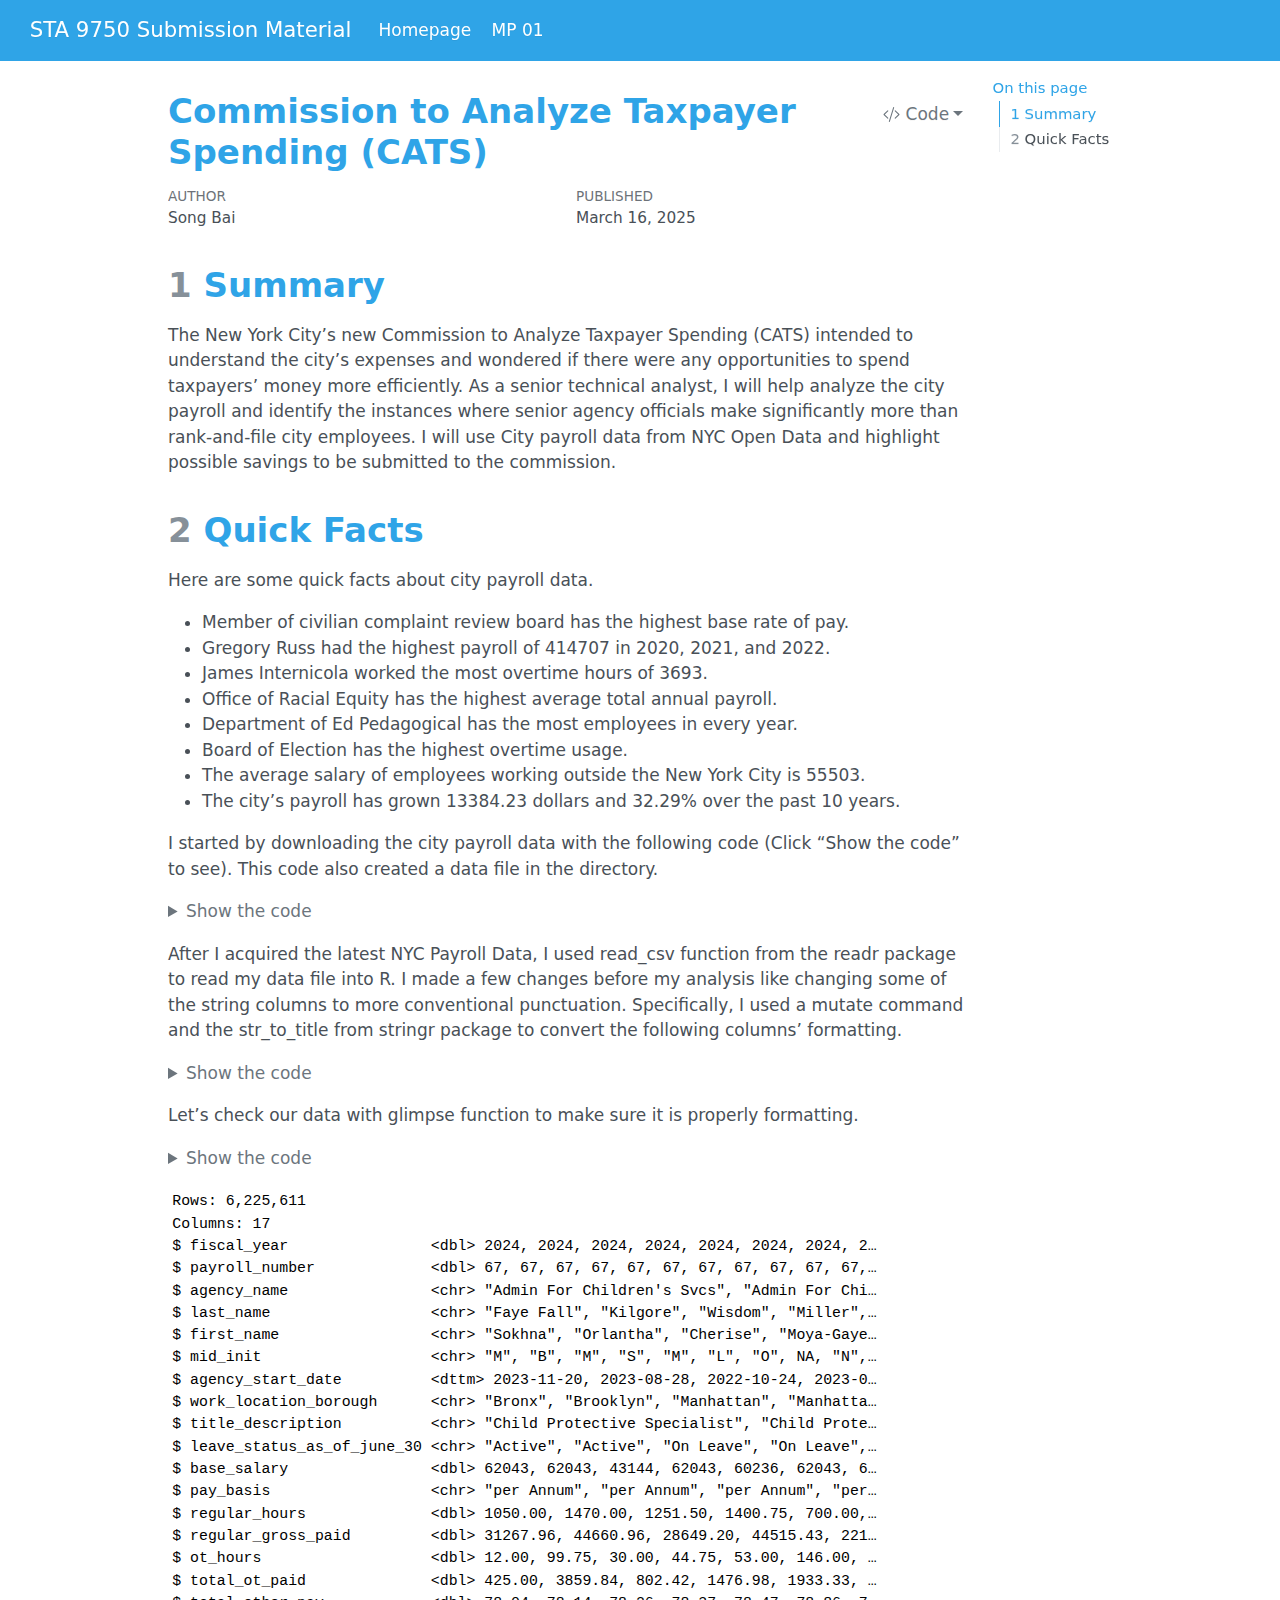
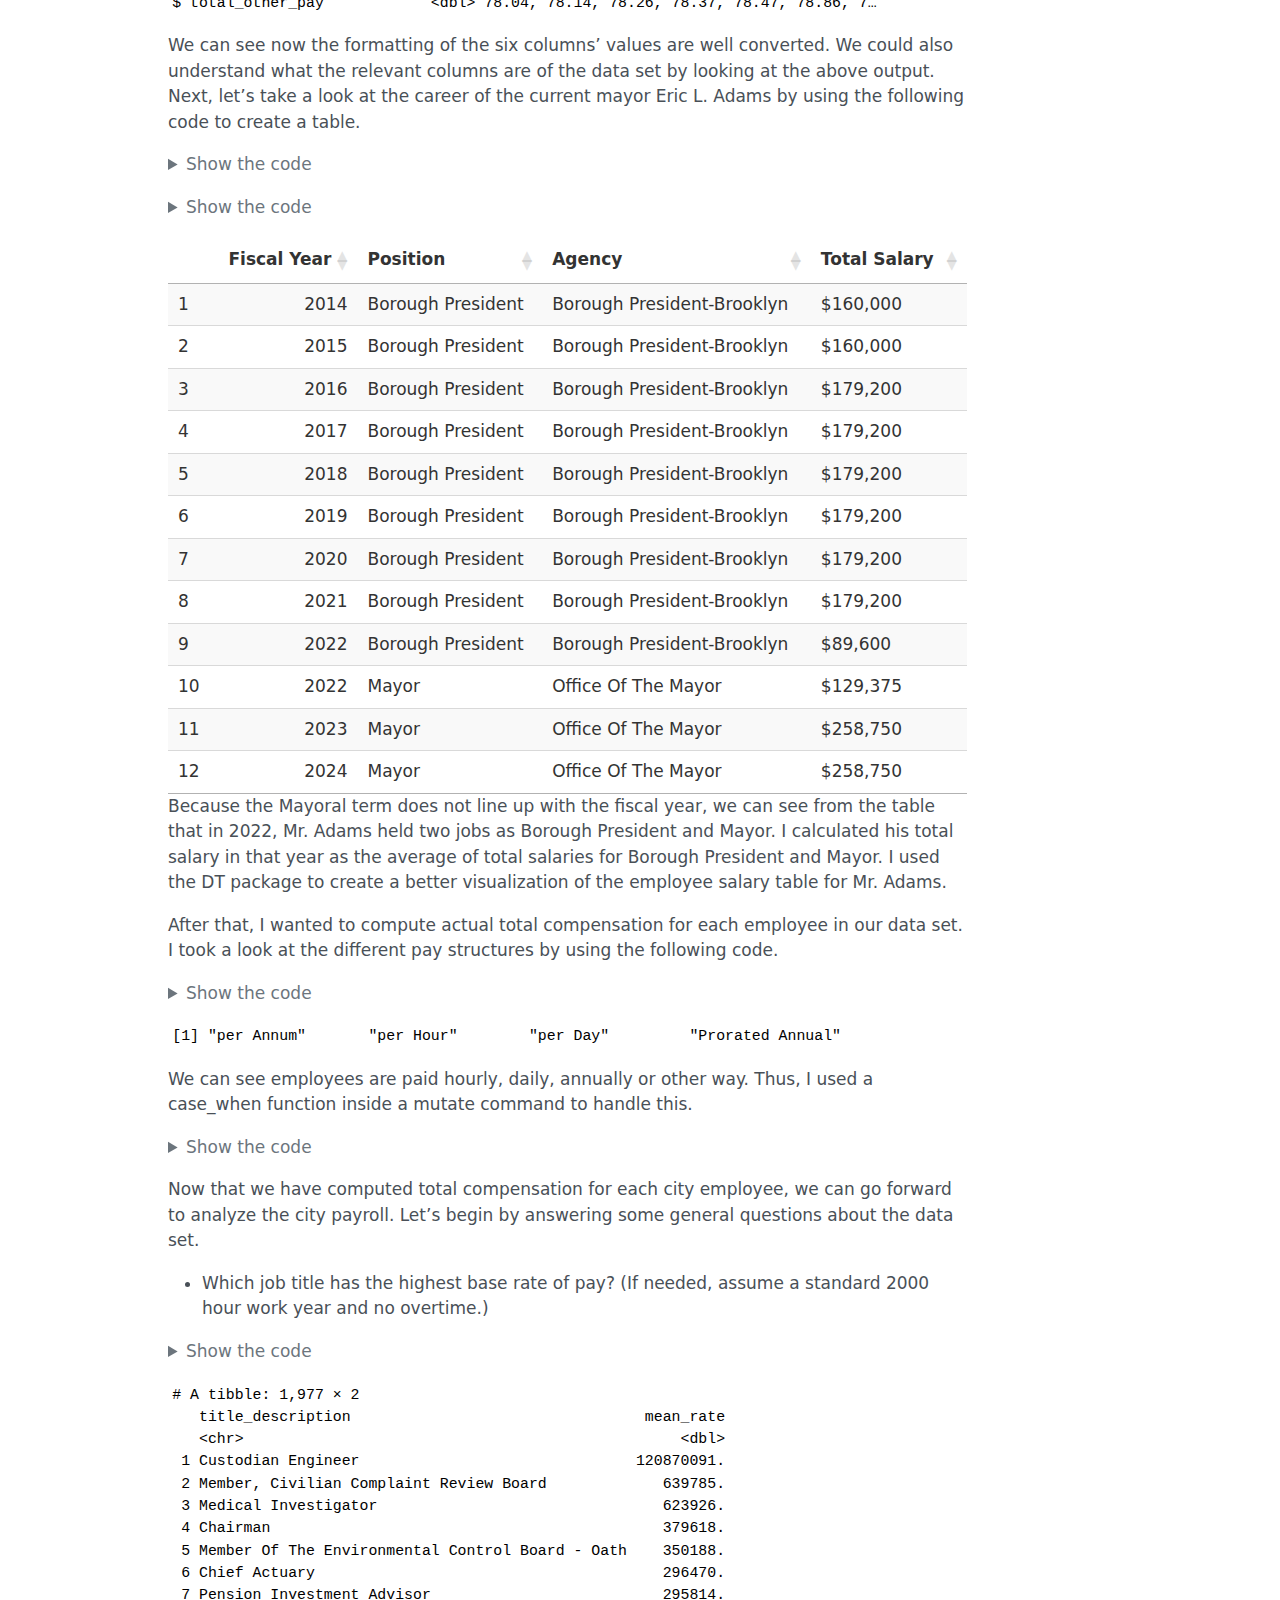
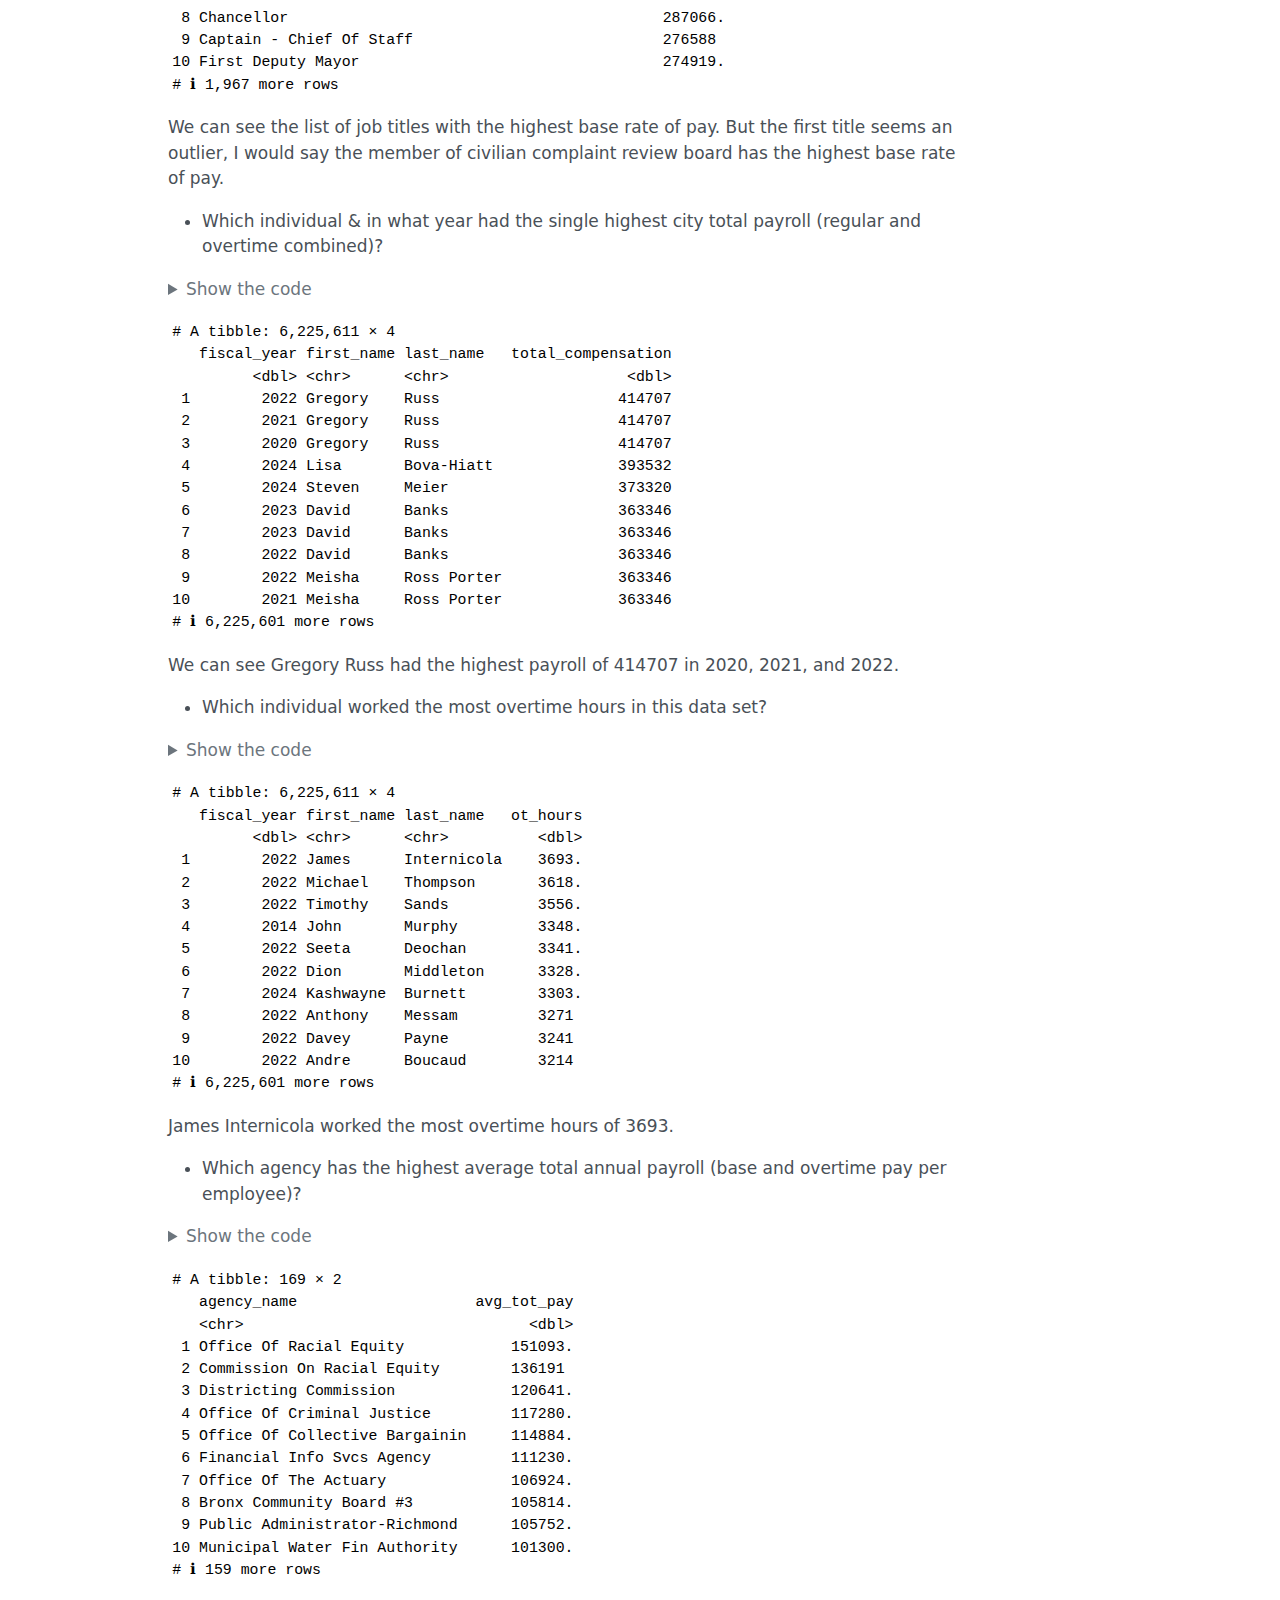
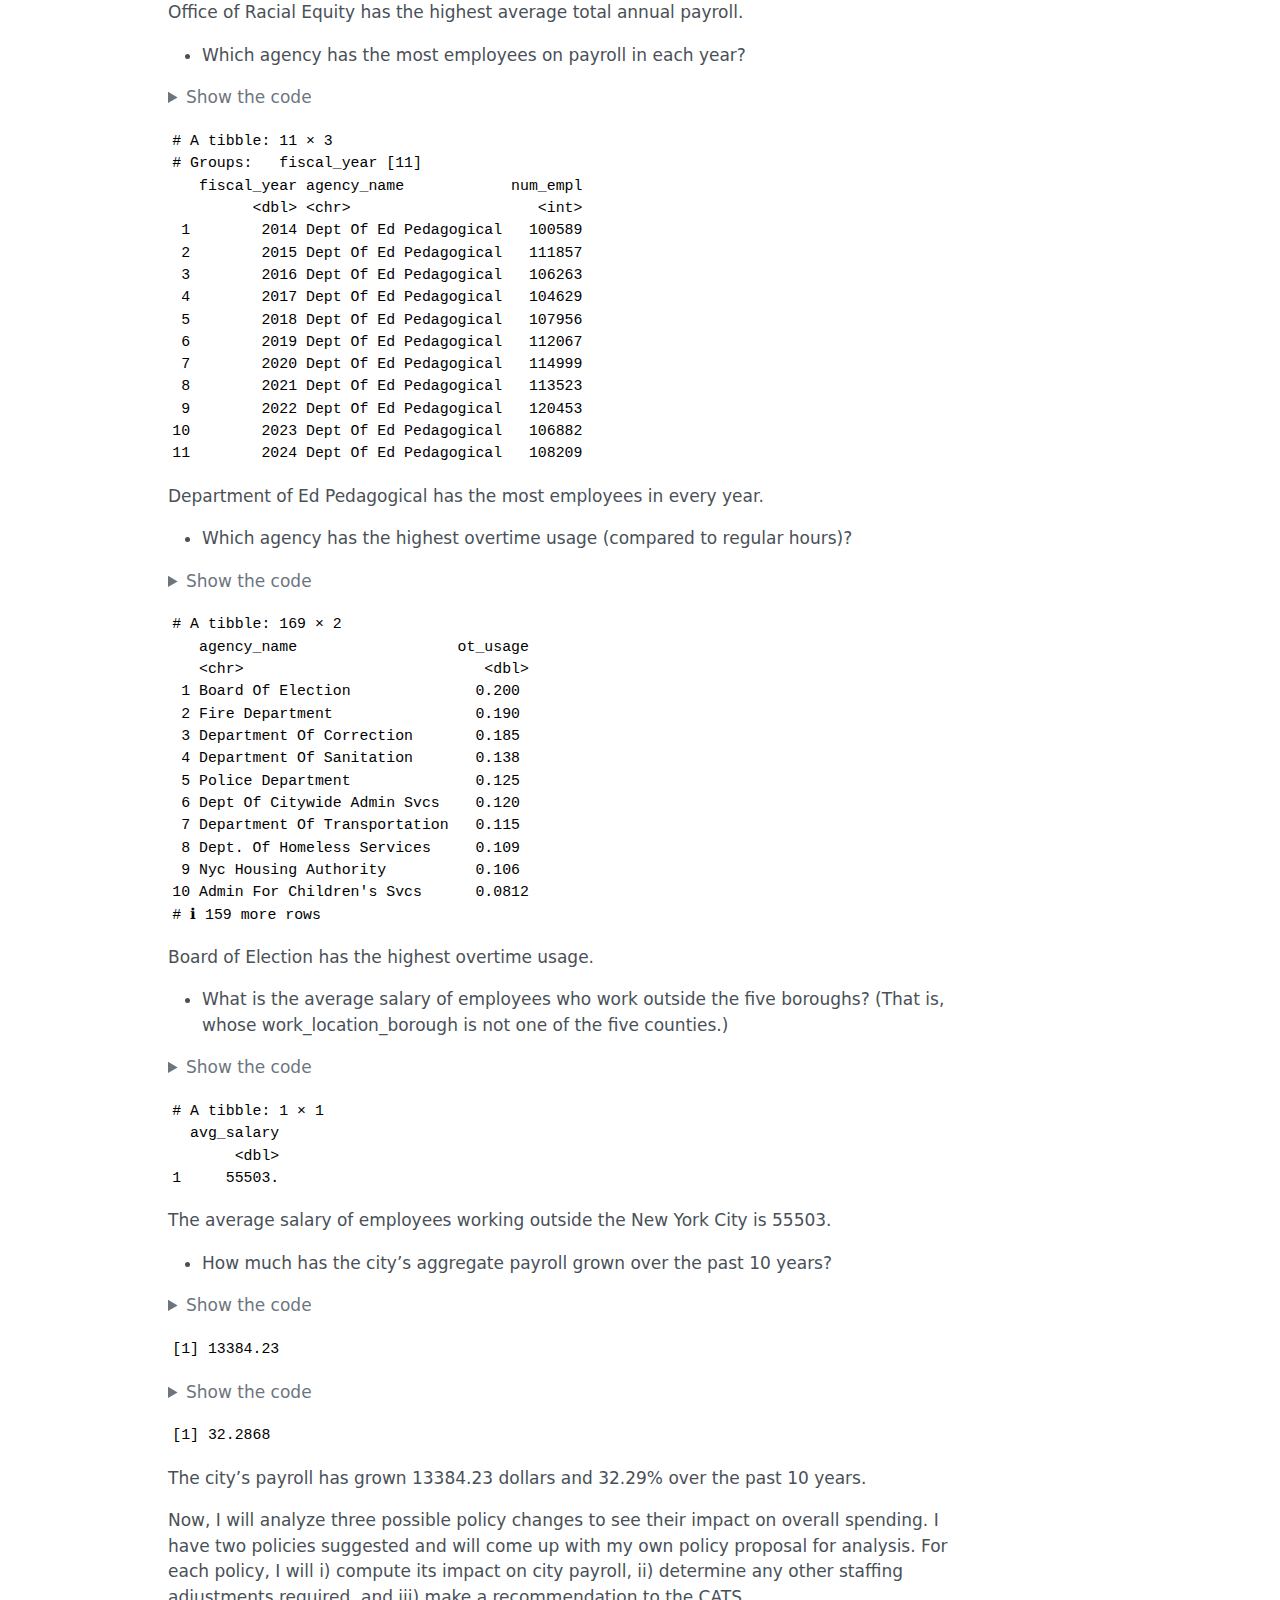
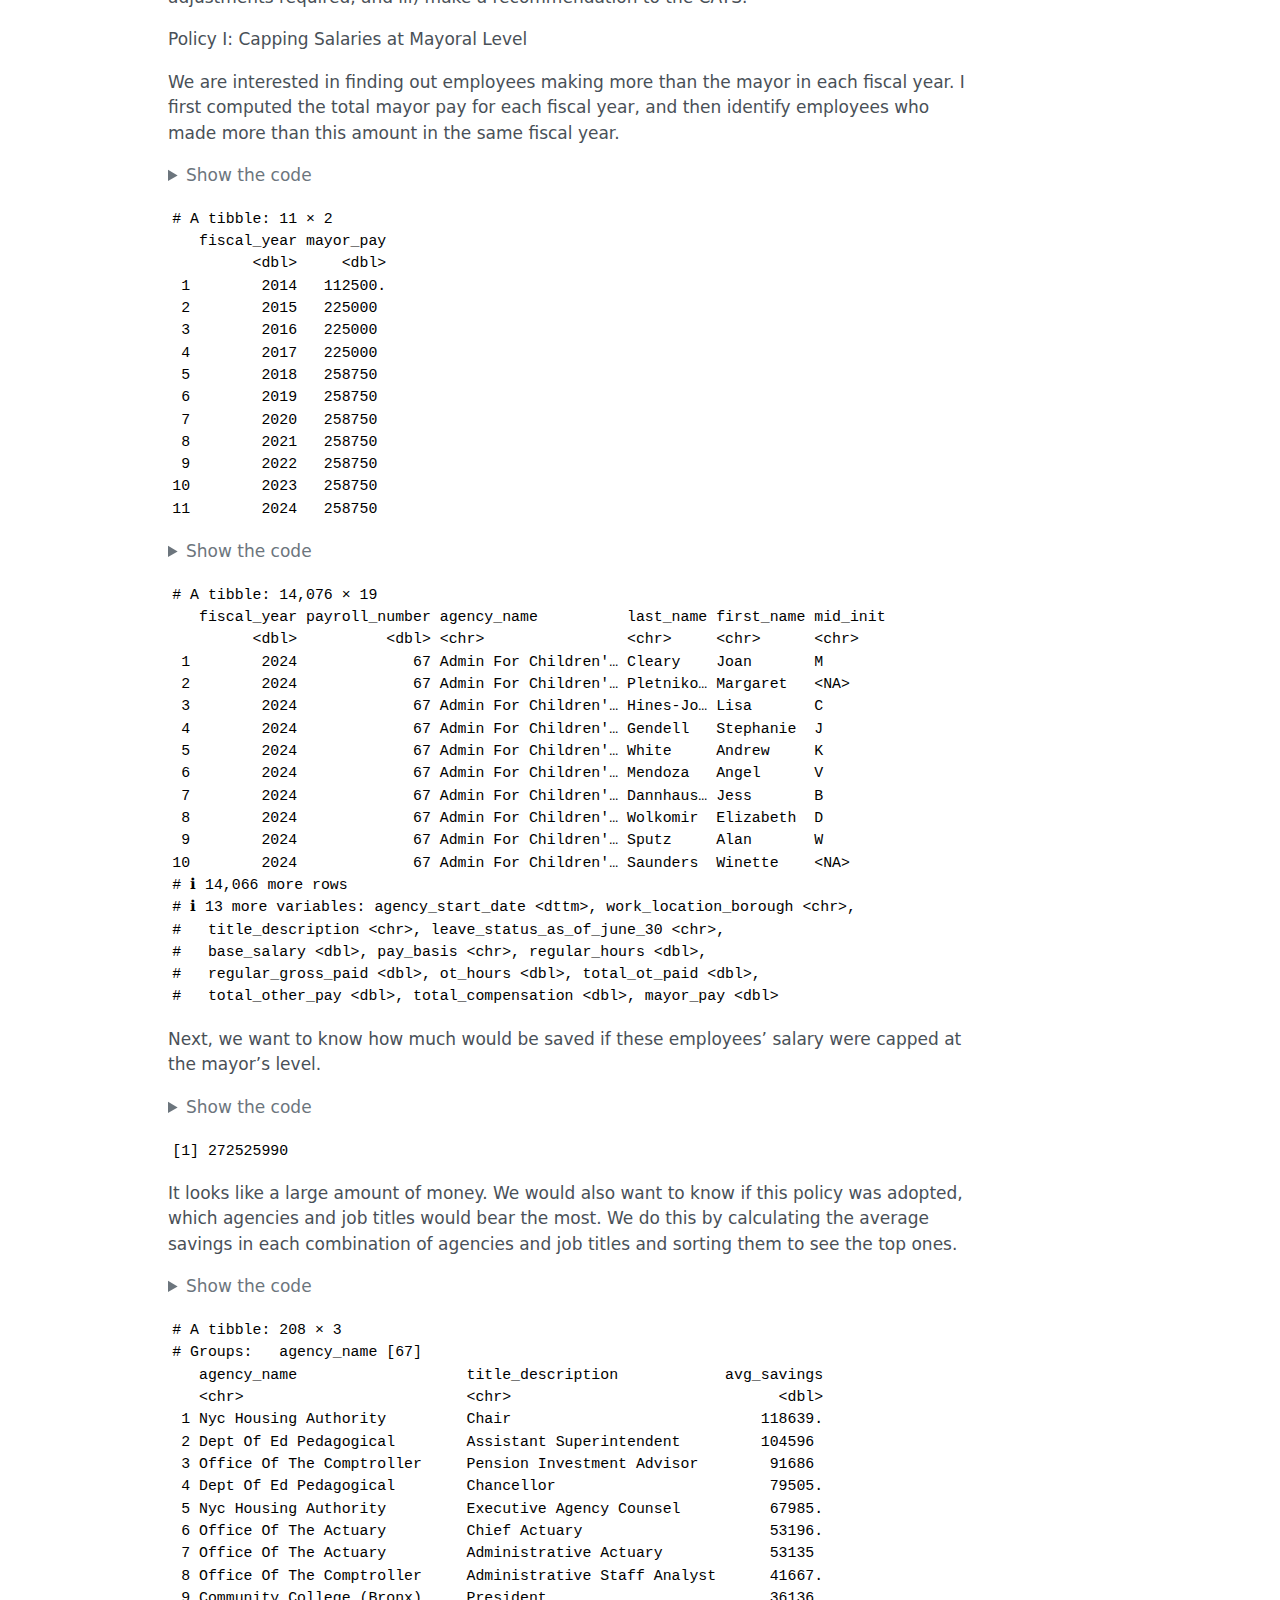
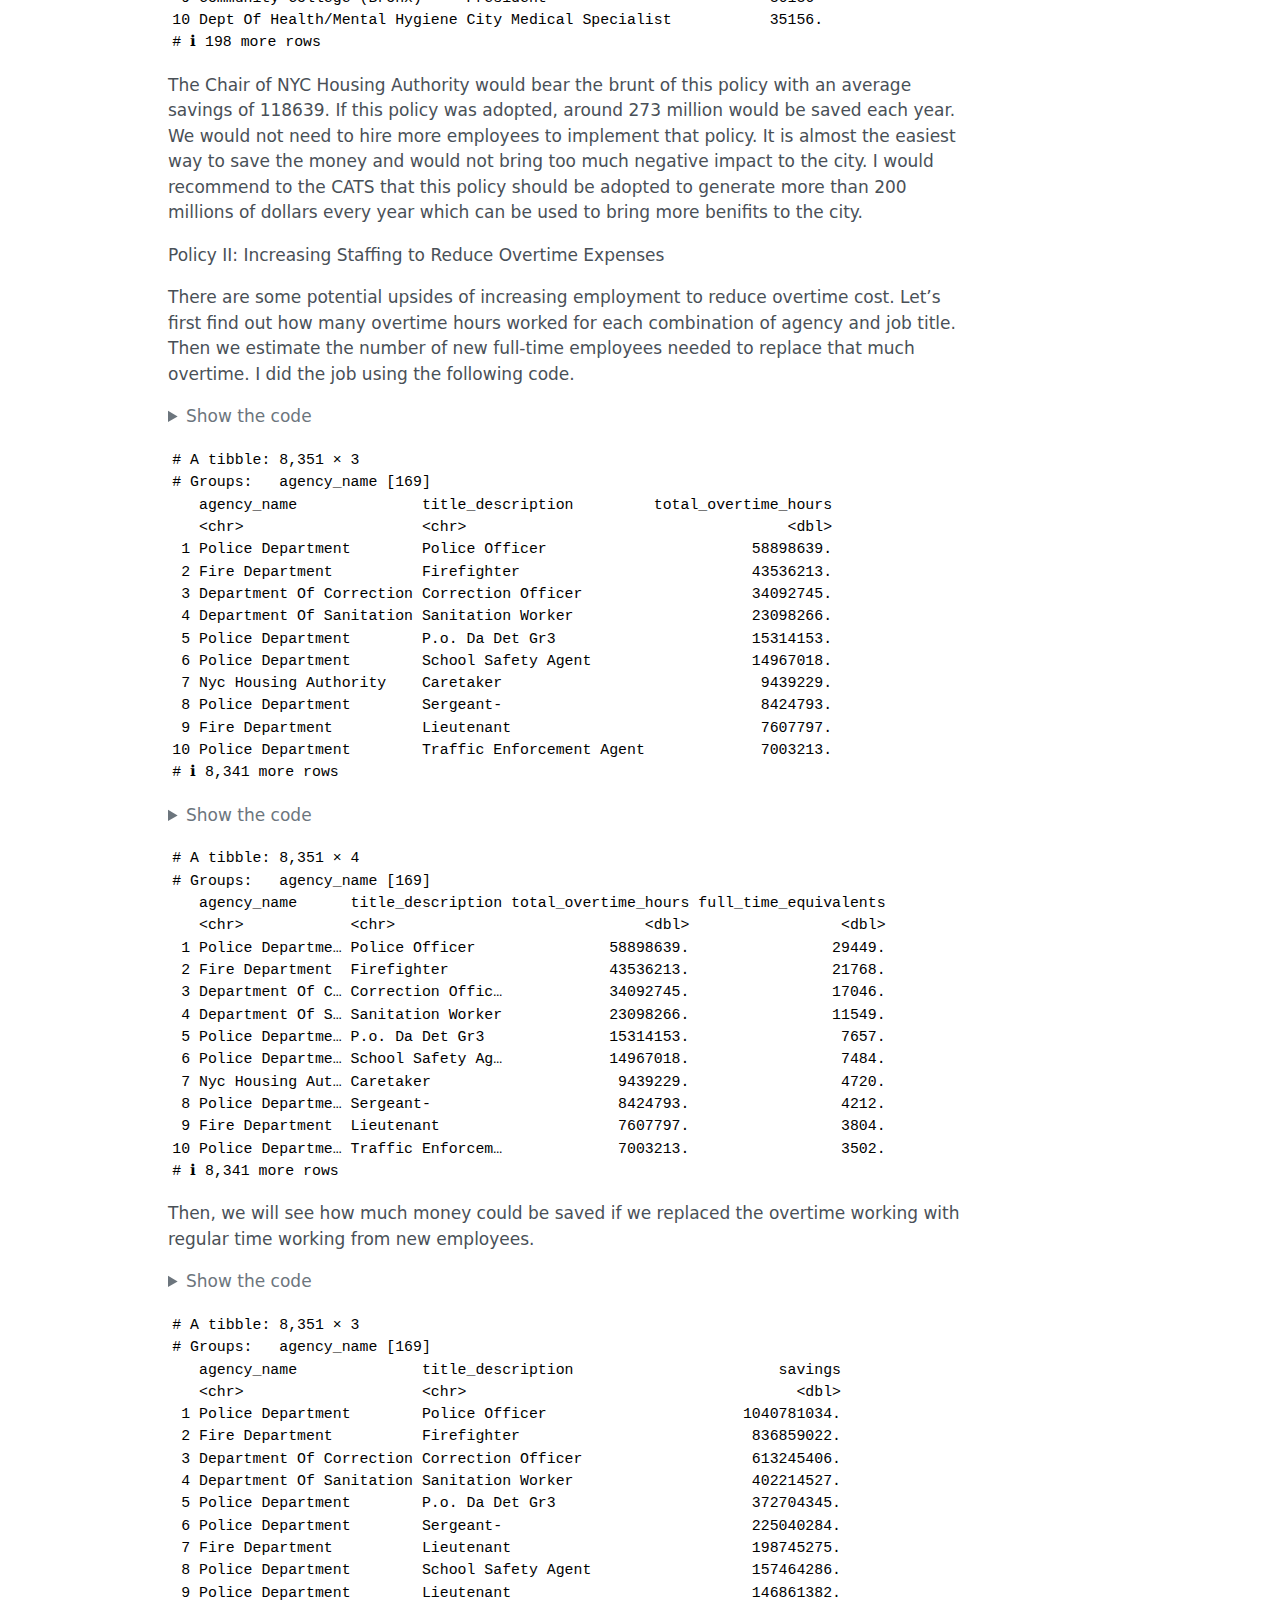
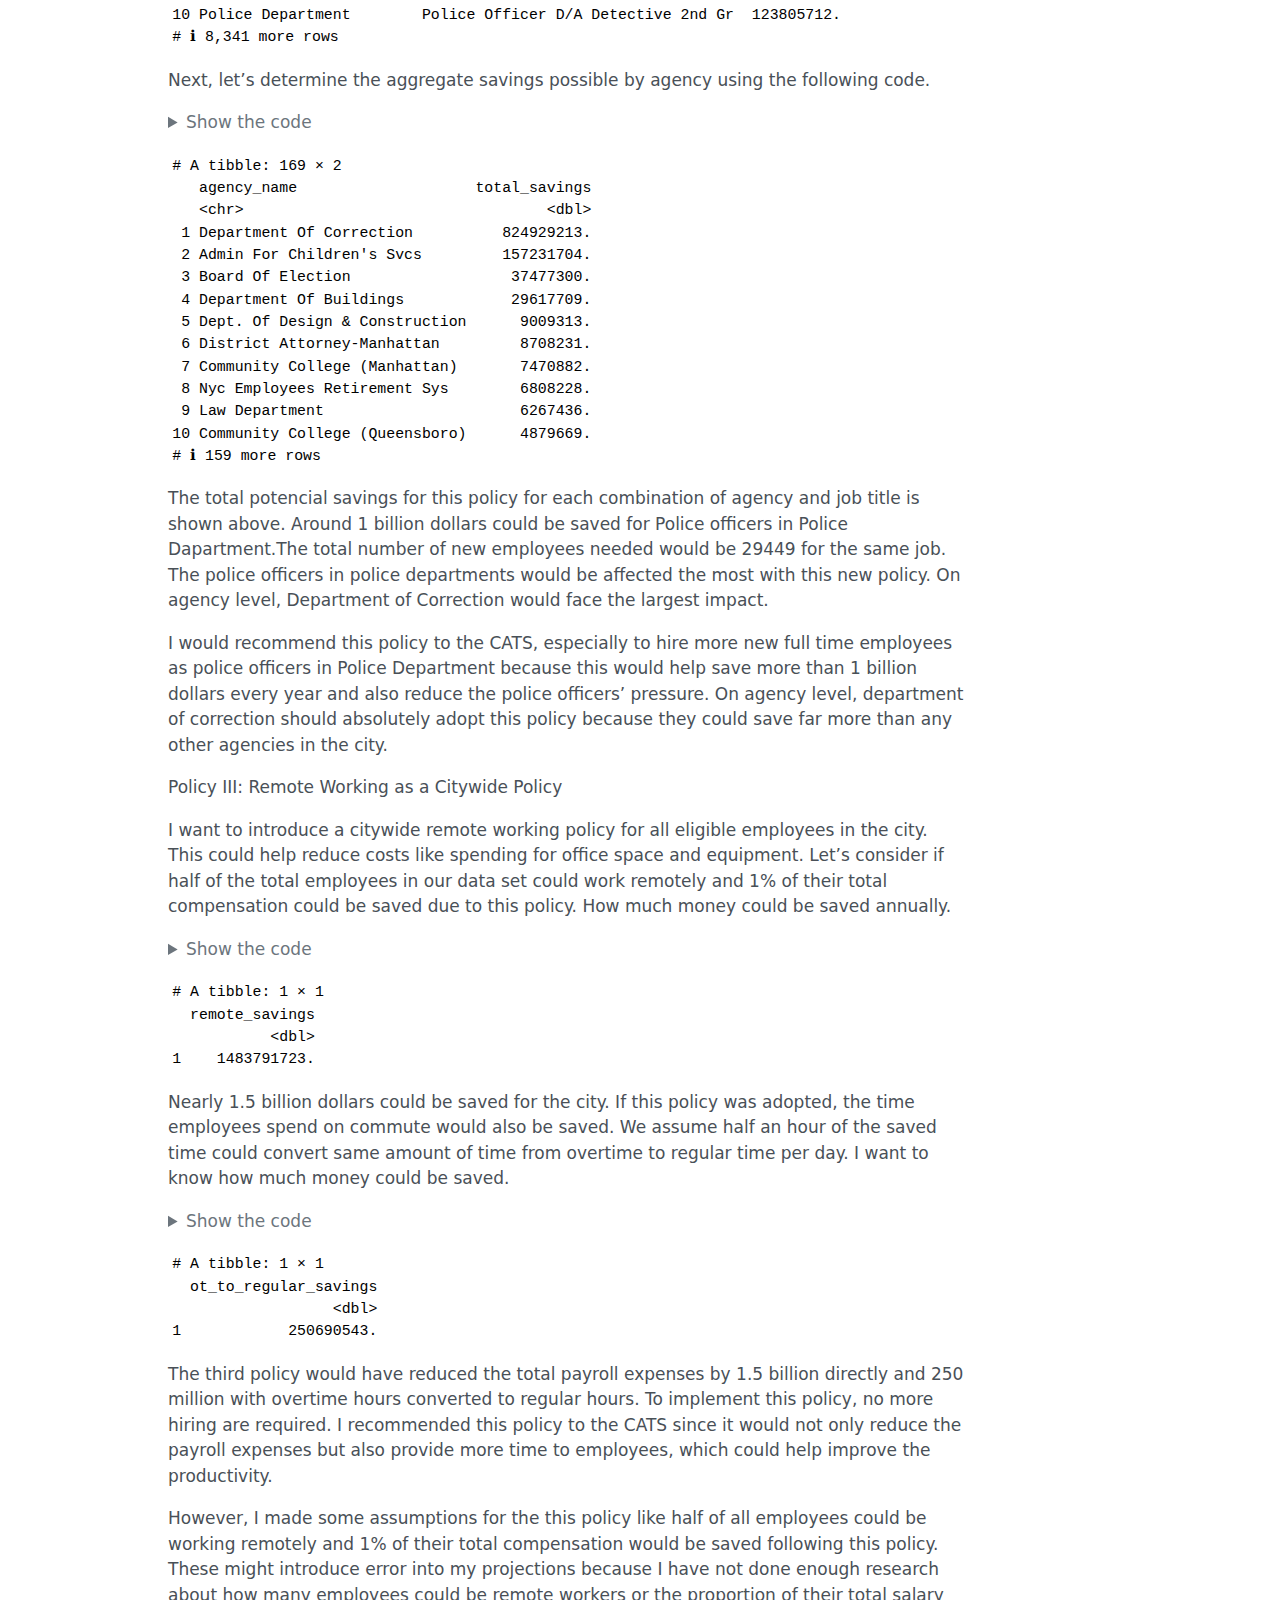
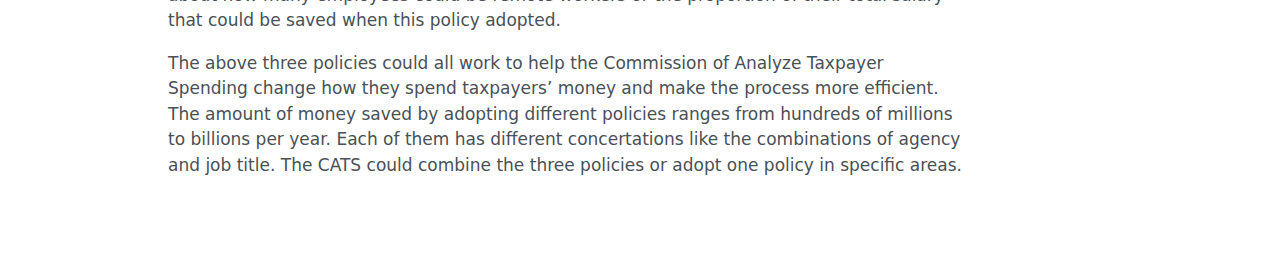
==== commit 7a06216f: "7" ====
--- a/docs/mp01.html
+++ b/docs/mp01.html
@@ -6,8 +6,10 @@
 
 <meta name="viewport" content="width=device-width, initial-scale=1.0, user-scalable=yes">
 
-
-<title>Mini-Project #01: Welcome to the Commission to Analyze Taxpayer Spending (CATS) – STA 9750 Submission Material</title>
+<meta name="author" content="Song Bai">
+<meta name="dcterms.date" content="2025-03-16">
+
+<title>Commission to Analyze Taxpayer Spending (CATS) – STA 9750 Submission Material</title>
 <style>
 code{white-space: pre-wrap;}
 span.smallcaps{font-variant: small-caps;}
@@ -114,7 +116,7 @@
 
 </head>
 
-<body class="nav-fixed fullcontent">
+<body class="nav-fixed">
 
 <div id="quarto-search-results"></div>
   <header id="quarto-header" class="headroom fixed-top">
@@ -149,20 +151,41 @@
 <div id="quarto-content" class="quarto-container page-columns page-rows-contents page-layout-article page-navbar">
 <!-- sidebar -->
 <!-- margin-sidebar -->
-    
+    <div id="quarto-margin-sidebar" class="sidebar margin-sidebar">
+        <nav id="TOC" role="doc-toc" class="toc-active">
+    <h2 id="toc-title">On this page</h2>
+   
+  <ul>
+  <li><a href="#summary" id="toc-summary" class="nav-link active" data-scroll-target="#summary"><span class="header-section-number">1</span> Summary</a></li>
+  <li><a href="#quick-facts" id="toc-quick-facts" class="nav-link" data-scroll-target="#quick-facts"><span class="header-section-number">2</span> Quick Facts</a></li>
+  </ul>
+</nav>
+    </div>
 <!-- main -->
 <main class="content" id="quarto-document-content">
 
 <header id="title-block-header" class="quarto-title-block default">
 <div class="quarto-title">
-<h1 class="title">Mini-Project #01: Welcome to the Commission to Analyze Taxpayer Spending (CATS)</h1>
+<div class="quarto-title-block"><div><h1 class="title">Commission to Analyze Taxpayer Spending (CATS)</h1><button type="button" class="btn code-tools-button dropdown-toggle" id="quarto-code-tools-menu" data-bs-toggle="dropdown" aria-expanded="false"><i class="bi"></i> Code</button><ul class="dropdown-menu dropdown-menu-end" aria-labelelledby="quarto-code-tools-menu"><li><a id="quarto-show-all-code" class="dropdown-item" href="javascript:void(0)" role="button">Show All Code</a></li><li><a id="quarto-hide-all-code" class="dropdown-item" href="javascript:void(0)" role="button">Hide All Code</a></li><li><hr class="dropdown-divider"></li><li><a id="quarto-view-source" class="dropdown-item" href="javascript:void(0)" role="button">View Source</a></li></ul></div></div>
 </div>
 
 
 
 <div class="quarto-title-meta">
 
+    <div>
+    <div class="quarto-title-meta-heading">Author</div>
+    <div class="quarto-title-meta-contents">
+             <p>Song Bai </p>
+          </div>
+  </div>
     
+    <div>
+    <div class="quarto-title-meta-heading">Published</div>
+    <div class="quarto-title-meta-contents">
+      <p class="date">March 16, 2025</p>
+    </div>
+  </div>
   
     
   </div>
@@ -172,7 +195,12 @@
 </header>
 
 
+<section id="summary" class="level1" data-number="1">
+<h1 data-number="1"><span class="header-section-number">1</span> Summary</h1>
 <p>The New York City’s new Commission to Analyze Taxpayer Spending (CATS) intended to understand the city’s expenses and wondered if there were any opportunities to spend taxpayers’ money more efficiently. As a senior technical analyst, I will help analyze the city payroll and identify the instances where senior agency officials make significantly more than rank-and-file city employees. I will use City payroll data from NYC Open Data and highlight possible savings to be submitted to the commission.</p>
+</section>
+<section id="quick-facts" class="level1" data-number="2">
+<h1 data-number="2"><span class="header-section-number">2</span> Quick Facts</h1>
 <p>Here are some quick facts about city payroll data.</p>
 <ul>
 <li>Member of civilian complaint review board has the highest base rate of pay.</li>
@@ -326,8 +354,8 @@
 <span id="cb6-8"><a href="#cb6-8" aria-hidden="true" tabindex="-1"></a>                         <span class="at">info=</span><span class="cn">FALSE</span>))</span></code><button title="Copy to Clipboard" class="code-copy-button"><i class="bi"></i></button></pre></div>
 </details>
 <div class="cell-output-display">
-<div class="datatables html-widget html-fill-item" id="htmlwidget-61f5dbf6e869ab37386b" style="width:100%;height:auto;"></div>
-<script type="application/json" data-for="htmlwidget-61f5dbf6e869ab37386b">{"x":{"filter":"none","vertical":false,"data":[["1","2","3","4","5","6","7","8","9","10","11","12"],[2014,2015,2016,2017,2018,2019,2020,2021,2022,2022,2023,2024],["Borough President","Borough President","Borough President","Borough President","Borough President","Borough President","Borough President","Borough President","Borough President","Mayor","Mayor","Mayor"],["Borough President-Brooklyn","Borough President-Brooklyn","Borough President-Brooklyn","Borough President-Brooklyn","Borough President-Brooklyn","Borough President-Brooklyn","Borough President-Brooklyn","Borough President-Brooklyn","Borough President-Brooklyn","Office Of The Mayor","Office Of The Mayor","Office Of The Mayor"],["$160,000","$160,000","$179,200","$179,200","$179,200","$179,200","$179,200","$179,200","$89,600","$129,375","$258,750","$258,750"]],"container":"<table class=\"display\">\n  <thead>\n    <tr>\n      <th> <\/th>\n      <th>Fiscal Year<\/th>\n      <th>Position<\/th>\n      <th>Agency<\/th>\n      <th>Total Salary<\/th>\n    <\/tr>\n  <\/thead>\n<\/table>","options":{"searching":false,"paging":false,"info":false,"columnDefs":[{"className":"dt-right","targets":1},{"orderable":false,"targets":0},{"name":" ","targets":0},{"name":"Fiscal Year","targets":1},{"name":"Position","targets":2},{"name":"Agency","targets":3},{"name":"Total Salary","targets":4}],"order":[],"autoWidth":false,"orderClasses":false}},"evals":[],"jsHooks":[]}</script>
+<div class="datatables html-widget html-fill-item" id="htmlwidget-684a3e04848ba3051a15" style="width:100%;height:auto;"></div>
+<script type="application/json" data-for="htmlwidget-684a3e04848ba3051a15">{"x":{"filter":"none","vertical":false,"data":[["1","2","3","4","5","6","7","8","9","10","11","12"],[2014,2015,2016,2017,2018,2019,2020,2021,2022,2022,2023,2024],["Borough President","Borough President","Borough President","Borough President","Borough President","Borough President","Borough President","Borough President","Borough President","Mayor","Mayor","Mayor"],["Borough President-Brooklyn","Borough President-Brooklyn","Borough President-Brooklyn","Borough President-Brooklyn","Borough President-Brooklyn","Borough President-Brooklyn","Borough President-Brooklyn","Borough President-Brooklyn","Borough President-Brooklyn","Office Of The Mayor","Office Of The Mayor","Office Of The Mayor"],["$160,000","$160,000","$179,200","$179,200","$179,200","$179,200","$179,200","$179,200","$89,600","$129,375","$258,750","$258,750"]],"container":"<table class=\"display\">\n  <thead>\n    <tr>\n      <th> <\/th>\n      <th>Fiscal Year<\/th>\n      <th>Position<\/th>\n      <th>Agency<\/th>\n      <th>Total Salary<\/th>\n    <\/tr>\n  <\/thead>\n<\/table>","options":{"searching":false,"paging":false,"info":false,"columnDefs":[{"className":"dt-right","targets":1},{"orderable":false,"targets":0},{"name":" ","targets":0},{"name":"Fiscal Year","targets":1},{"name":"Position","targets":2},{"name":"Agency","targets":3},{"name":"Total Salary","targets":4}],"order":[],"autoWidth":false,"orderClasses":false}},"evals":[],"jsHooks":[]}</script>
 </div>
 </div>
 <p>Because the Mayoral term does not line up with the fiscal year, we can see from the table that in 2022, Mr.&nbsp;Adams held two jobs as Borough President and Mayor. I calculated his total salary in that year as the average of total salaries for Borough President and Mayor. I used the DT package to create a better visualization of the employee salary table for Mr.&nbsp;Adams.</p>
@@ -852,6 +880,9 @@
 <p>The above three policies could all work to help the Commission of Analyze Taxpayer Spending change how they spend taxpayers’ money and make the process more efficient. The amount of money saved by adopting different policies ranges from hundreds of millions to billions per year. Each of them has different concertations like the combinations of agency and job title. The CATS could combine the three policies or adopt one policy in specific areas.</p>
 
 
+<!-- -->
+
+</section>
 
 </main> <!-- /main -->
 <script id="quarto-html-after-body" type="application/javascript">
@@ -941,6 +972,57 @@
       container: window.document.getElementById('quarto-embedded-source-code-modal')
     });
     clipboardModal.on('success', onCopySuccess);
+  }
+  const viewSource = window.document.getElementById('quarto-view-source') ||
+                     window.document.getElementById('quarto-code-tools-source');
+  if (viewSource) {
+    const sourceUrl = viewSource.getAttribute("data-quarto-source-url");
+    viewSource.addEventListener("click", function(e) {
+      if (sourceUrl) {
+        // rstudio viewer pane
+        if (/\bcapabilities=\b/.test(window.location)) {
+          window.open(sourceUrl);
+        } else {
+          window.location.href = sourceUrl;
+        }
+      } else {
+        const modal = new bootstrap.Modal(document.getElementById('quarto-embedded-source-code-modal'));
+        modal.show();
+      }
+      return false;
+    });
+  }
+  function toggleCodeHandler(show) {
+    return function(e) {
+      const detailsSrc = window.document.querySelectorAll(".cell > details > .sourceCode");
+      for (let i=0; i<detailsSrc.length; i++) {
+        const details = detailsSrc[i].parentElement;
+        if (show) {
+          details.open = true;
+        } else {
+          details.removeAttribute("open");
+        }
+      }
+      const cellCodeDivs = window.document.querySelectorAll(".cell > .sourceCode");
+      const fromCls = show ? "hidden" : "unhidden";
+      const toCls = show ? "unhidden" : "hidden";
+      for (let i=0; i<cellCodeDivs.length; i++) {
+        const codeDiv = cellCodeDivs[i];
+        if (codeDiv.classList.contains(fromCls)) {
+          codeDiv.classList.remove(fromCls);
+          codeDiv.classList.add(toCls);
+        } 
+      }
+      return false;
+    }
+  }
+  const hideAllCode = window.document.getElementById("quarto-hide-all-code");
+  if (hideAllCode) {
+    hideAllCode.addEventListener("click", toggleCodeHandler(false));
+  }
+  const showAllCode = window.document.getElementById("quarto-show-all-code");
+  if (showAllCode) {
+    showAllCode.addEventListener("click", toggleCodeHandler(true));
   }
     var localhostRegex = new RegExp(/^(?:http|https):\/\/localhost\:?[0-9]*\//);
     var mailtoRegex = new RegExp(/^mailto:/);
@@ -1270,7 +1352,486 @@
     }
   }
 });
-</script>
+</script><div class="modal fade" id="quarto-embedded-source-code-modal" tabindex="-1" aria-labelledby="quarto-embedded-source-code-modal-label" aria-hidden="true"><div class="modal-dialog modal-dialog-scrollable"><div class="modal-content"><div class="modal-header"><h5 class="modal-title" id="quarto-embedded-source-code-modal-label">Source Code</h5><button class="btn-close" data-bs-dismiss="modal"></button></div><div class="modal-body"><div class="">
+<div class="sourceCode" id="cb48" data-shortcodes="false"><pre class="sourceCode markdown code-with-copy"><code class="sourceCode markdown"><span id="cb48-1"><a href="#cb48-1" aria-hidden="true" tabindex="-1"></a><span class="co">---</span></span>
+<span id="cb48-2"><a href="#cb48-2" aria-hidden="true" tabindex="-1"></a><span class="an">title:</span><span class="co"> "Commission to Analyze Taxpayer Spending (CATS)"</span></span>
+<span id="cb48-3"><a href="#cb48-3" aria-hidden="true" tabindex="-1"></a><span class="an">author:</span><span class="co"> Song Bai</span></span>
+<span id="cb48-4"><a href="#cb48-4" aria-hidden="true" tabindex="-1"></a><span class="an">date:</span><span class="co"> "`r format(Sys.time(), '%B %d, %Y')`"</span></span>
+<span id="cb48-5"><a href="#cb48-5" aria-hidden="true" tabindex="-1"></a><span class="an">format:</span><span class="co"> </span></span>
+<span id="cb48-6"><a href="#cb48-6" aria-hidden="true" tabindex="-1"></a><span class="co">  html: </span></span>
+<span id="cb48-7"><a href="#cb48-7" aria-hidden="true" tabindex="-1"></a><span class="co">    code-tools: true</span></span>
+<span id="cb48-8"><a href="#cb48-8" aria-hidden="true" tabindex="-1"></a><span class="co">    code-fold: true</span></span>
+<span id="cb48-9"><a href="#cb48-9" aria-hidden="true" tabindex="-1"></a><span class="co">    toc: true</span></span>
+<span id="cb48-10"><a href="#cb48-10" aria-hidden="true" tabindex="-1"></a><span class="co">    toc-location: right</span></span>
+<span id="cb48-11"><a href="#cb48-11" aria-hidden="true" tabindex="-1"></a><span class="co">    number-sections: true</span></span>
+<span id="cb48-12"><a href="#cb48-12" aria-hidden="true" tabindex="-1"></a><span class="co">    toc-depth: 3</span></span>
+<span id="cb48-13"><a href="#cb48-13" aria-hidden="true" tabindex="-1"></a><span class="co">---</span></span>
+<span id="cb48-14"><a href="#cb48-14" aria-hidden="true" tabindex="-1"></a><span class="fu"># Summary</span></span>
+<span id="cb48-15"><a href="#cb48-15" aria-hidden="true" tabindex="-1"></a>The New York City's new Commission to Analyze Taxpayer Spending (CATS) intended to understand the city's expenses and wondered if there were any opportunities to spend taxpayers' money more efficiently. As a senior technical analyst, I will help analyze the city payroll and identify the instances where senior agency officials make significantly more than rank-and-file city employees. I will use City payroll data from NYC Open Data and highlight possible savings to be submitted to the commission.</span>
+<span id="cb48-16"><a href="#cb48-16" aria-hidden="true" tabindex="-1"></a></span>
+<span id="cb48-17"><a href="#cb48-17" aria-hidden="true" tabindex="-1"></a><span class="fu"># Quick Facts</span></span>
+<span id="cb48-18"><a href="#cb48-18" aria-hidden="true" tabindex="-1"></a>Here are some quick facts about city payroll data. </span>
+<span id="cb48-19"><a href="#cb48-19" aria-hidden="true" tabindex="-1"></a></span>
+<span id="cb48-20"><a href="#cb48-20" aria-hidden="true" tabindex="-1"></a><span class="ss">- </span>Member of civilian complaint review board has the highest base rate of pay.</span>
+<span id="cb48-21"><a href="#cb48-21" aria-hidden="true" tabindex="-1"></a><span class="ss">- </span>Gregory Russ had the highest payroll of 414707 in 2020, 2021, and 2022.</span>
+<span id="cb48-22"><a href="#cb48-22" aria-hidden="true" tabindex="-1"></a><span class="ss">- </span>James Internicola worked the most overtime hours of 3693.</span>
+<span id="cb48-23"><a href="#cb48-23" aria-hidden="true" tabindex="-1"></a><span class="ss">- </span>Office of Racial Equity has the highest average total annual payroll.</span>
+<span id="cb48-24"><a href="#cb48-24" aria-hidden="true" tabindex="-1"></a><span class="ss">- </span>Department of Ed Pedagogical has the most employees in every year.</span>
+<span id="cb48-25"><a href="#cb48-25" aria-hidden="true" tabindex="-1"></a><span class="ss">- </span>Board of Election has the highest overtime usage.</span>
+<span id="cb48-26"><a href="#cb48-26" aria-hidden="true" tabindex="-1"></a><span class="ss">- </span>The average salary of employees working outside the New York City is 55503.</span>
+<span id="cb48-27"><a href="#cb48-27" aria-hidden="true" tabindex="-1"></a><span class="ss">- </span>The city’s payroll has grown 13384.23 dollars and 32.29% over the past 10 years.</span>
+<span id="cb48-28"><a href="#cb48-28" aria-hidden="true" tabindex="-1"></a></span>
+<span id="cb48-29"><a href="#cb48-29" aria-hidden="true" tabindex="-1"></a>I started by downloading the city payroll data with the following code (Click “Show the code” to see). This code also created a data file in the directory. </span>
+<span id="cb48-30"><a href="#cb48-30" aria-hidden="true" tabindex="-1"></a></span>
+<span id="cb48-33"><a href="#cb48-33" aria-hidden="true" tabindex="-1"></a><span class="in">```{r}</span></span>
+<span id="cb48-34"><a href="#cb48-34" aria-hidden="true" tabindex="-1"></a><span class="co">#| echo: true</span></span>
+<span id="cb48-35"><a href="#cb48-35" aria-hidden="true" tabindex="-1"></a><span class="co">#| message: false</span></span>
+<span id="cb48-36"><a href="#cb48-36" aria-hidden="true" tabindex="-1"></a><span class="co">#| warning: false</span></span>
+<span id="cb48-37"><a href="#cb48-37" aria-hidden="true" tabindex="-1"></a><span class="co">#| code-fold: true</span></span>
+<span id="cb48-38"><a href="#cb48-38" aria-hidden="true" tabindex="-1"></a><span class="co">#| code-summary: "Show the code"</span></span>
+<span id="cb48-39"><a href="#cb48-39" aria-hidden="true" tabindex="-1"></a></span>
+<span id="cb48-40"><a href="#cb48-40" aria-hidden="true" tabindex="-1"></a><span class="cf">if</span>(<span class="sc">!</span><span class="fu">file.exists</span>(<span class="st">"data/mp01/nyc_payroll_export.csv"</span>)){</span>
+<span id="cb48-41"><a href="#cb48-41" aria-hidden="true" tabindex="-1"></a>  <span class="fu">dir.create</span>(<span class="st">"data/mp01"</span>, <span class="at">showWarnings=</span><span class="cn">FALSE</span>, <span class="at">recursive=</span><span class="cn">TRUE</span>)</span>
+<span id="cb48-42"><a href="#cb48-42" aria-hidden="true" tabindex="-1"></a>  </span>
+<span id="cb48-43"><a href="#cb48-43" aria-hidden="true" tabindex="-1"></a>  ENDPOINT <span class="ot">&lt;-</span> <span class="st">"https://data.cityofnewyork.us/resource/k397-673e.json"</span></span>
+<span id="cb48-44"><a href="#cb48-44" aria-hidden="true" tabindex="-1"></a>  </span>
+<span id="cb48-45"><a href="#cb48-45" aria-hidden="true" tabindex="-1"></a>  <span class="cf">if</span>(<span class="sc">!</span><span class="fu">require</span>(<span class="st">"httr2"</span>)) <span class="fu">install.packages</span>(<span class="st">"httr2"</span>)</span>
+<span id="cb48-46"><a href="#cb48-46" aria-hidden="true" tabindex="-1"></a>  <span class="fu">library</span>(httr2)</span>
+<span id="cb48-47"><a href="#cb48-47" aria-hidden="true" tabindex="-1"></a>  </span>
+<span id="cb48-48"><a href="#cb48-48" aria-hidden="true" tabindex="-1"></a>  <span class="cf">if</span>(<span class="sc">!</span><span class="fu">require</span>(<span class="st">"jsonlite"</span>)) <span class="fu">install.packages</span>(<span class="st">"jsonlite"</span>)</span>
+<span id="cb48-49"><a href="#cb48-49" aria-hidden="true" tabindex="-1"></a>  <span class="fu">library</span>(jsonlite)</span>
+<span id="cb48-50"><a href="#cb48-50" aria-hidden="true" tabindex="-1"></a>  </span>
+<span id="cb48-51"><a href="#cb48-51" aria-hidden="true" tabindex="-1"></a>  <span class="cf">if</span>(<span class="sc">!</span><span class="fu">require</span>(<span class="st">"dplyr"</span>)) <span class="fu">install.packages</span>(<span class="st">"dplyr"</span>)</span>
+<span id="cb48-52"><a href="#cb48-52" aria-hidden="true" tabindex="-1"></a>  <span class="fu">library</span>(dplyr)</span>
+<span id="cb48-53"><a href="#cb48-53" aria-hidden="true" tabindex="-1"></a>  </span>
+<span id="cb48-54"><a href="#cb48-54" aria-hidden="true" tabindex="-1"></a>  <span class="cf">if</span>(<span class="sc">!</span><span class="fu">require</span>(<span class="st">"readr"</span>)) <span class="fu">install.packages</span>(<span class="st">"readr"</span>)</span>
+<span id="cb48-55"><a href="#cb48-55" aria-hidden="true" tabindex="-1"></a>  <span class="fu">library</span>(readr)</span>
+<span id="cb48-56"><a href="#cb48-56" aria-hidden="true" tabindex="-1"></a>  </span>
+<span id="cb48-57"><a href="#cb48-57" aria-hidden="true" tabindex="-1"></a>  BATCH_SIZE <span class="ot">&lt;-</span> <span class="dv">50000</span></span>
+<span id="cb48-58"><a href="#cb48-58" aria-hidden="true" tabindex="-1"></a>  OFFSET     <span class="ot">&lt;-</span> <span class="dv">0</span></span>
+<span id="cb48-59"><a href="#cb48-59" aria-hidden="true" tabindex="-1"></a>  END_OF_EXPORT <span class="ot">&lt;-</span> <span class="cn">FALSE</span></span>
+<span id="cb48-60"><a href="#cb48-60" aria-hidden="true" tabindex="-1"></a>  ALL_DATA <span class="ot">&lt;-</span> <span class="fu">list</span>()</span>
+<span id="cb48-61"><a href="#cb48-61" aria-hidden="true" tabindex="-1"></a>  </span>
+<span id="cb48-62"><a href="#cb48-62" aria-hidden="true" tabindex="-1"></a>  <span class="cf">while</span>(<span class="sc">!</span>END_OF_EXPORT){</span>
+<span id="cb48-63"><a href="#cb48-63" aria-hidden="true" tabindex="-1"></a>    <span class="fu">cat</span>(<span class="st">"Requesting items"</span>, OFFSET, <span class="st">"to"</span>, BATCH_SIZE <span class="sc">+</span> OFFSET, <span class="st">"</span><span class="sc">\n</span><span class="st">"</span>)</span>
+<span id="cb48-64"><a href="#cb48-64" aria-hidden="true" tabindex="-1"></a>    </span>
+<span id="cb48-65"><a href="#cb48-65" aria-hidden="true" tabindex="-1"></a>    req <span class="ot">&lt;-</span> <span class="fu">request</span>(ENDPOINT) <span class="sc">|&gt;</span></span>
+<span id="cb48-66"><a href="#cb48-66" aria-hidden="true" tabindex="-1"></a>      <span class="fu">req_url_query</span>(<span class="st">`</span><span class="at">$limit</span><span class="st">`</span>  <span class="ot">=</span> BATCH_SIZE, </span>
+<span id="cb48-67"><a href="#cb48-67" aria-hidden="true" tabindex="-1"></a>                    <span class="st">`</span><span class="at">$offset</span><span class="st">`</span> <span class="ot">=</span> OFFSET)</span>
+<span id="cb48-68"><a href="#cb48-68" aria-hidden="true" tabindex="-1"></a>    </span>
+<span id="cb48-69"><a href="#cb48-69" aria-hidden="true" tabindex="-1"></a>    resp <span class="ot">&lt;-</span> <span class="fu">req_perform</span>(req)</span>
+<span id="cb48-70"><a href="#cb48-70" aria-hidden="true" tabindex="-1"></a>    </span>
+<span id="cb48-71"><a href="#cb48-71" aria-hidden="true" tabindex="-1"></a>    batch_data <span class="ot">&lt;-</span> <span class="fu">fromJSON</span>(<span class="fu">resp_body_string</span>(resp))</span>
+<span id="cb48-72"><a href="#cb48-72" aria-hidden="true" tabindex="-1"></a>    </span>
+<span id="cb48-73"><a href="#cb48-73" aria-hidden="true" tabindex="-1"></a>    ALL_DATA <span class="ot">&lt;-</span> <span class="fu">c</span>(ALL_DATA, <span class="fu">list</span>(batch_data))</span>
+<span id="cb48-74"><a href="#cb48-74" aria-hidden="true" tabindex="-1"></a>    </span>
+<span id="cb48-75"><a href="#cb48-75" aria-hidden="true" tabindex="-1"></a>    <span class="cf">if</span>(<span class="fu">NROW</span>(batch_data) <span class="sc">!=</span> BATCH_SIZE){</span>
+<span id="cb48-76"><a href="#cb48-76" aria-hidden="true" tabindex="-1"></a>      END_OF_EXPORT <span class="ot">&lt;-</span> <span class="cn">TRUE</span></span>
+<span id="cb48-77"><a href="#cb48-77" aria-hidden="true" tabindex="-1"></a>      </span>
+<span id="cb48-78"><a href="#cb48-78" aria-hidden="true" tabindex="-1"></a>      <span class="fu">cat</span>(<span class="st">"End of Data Export Reached</span><span class="sc">\n</span><span class="st">"</span>)</span>
+<span id="cb48-79"><a href="#cb48-79" aria-hidden="true" tabindex="-1"></a>    } <span class="cf">else</span> {</span>
+<span id="cb48-80"><a href="#cb48-80" aria-hidden="true" tabindex="-1"></a>      OFFSET <span class="ot">&lt;-</span> OFFSET <span class="sc">+</span> BATCH_SIZE</span>
+<span id="cb48-81"><a href="#cb48-81" aria-hidden="true" tabindex="-1"></a>    }</span>
+<span id="cb48-82"><a href="#cb48-82" aria-hidden="true" tabindex="-1"></a>  }</span>
+<span id="cb48-83"><a href="#cb48-83" aria-hidden="true" tabindex="-1"></a>  </span>
+<span id="cb48-84"><a href="#cb48-84" aria-hidden="true" tabindex="-1"></a>  ALL_DATA <span class="ot">&lt;-</span> <span class="fu">bind_rows</span>(ALL_DATA)</span>
+<span id="cb48-85"><a href="#cb48-85" aria-hidden="true" tabindex="-1"></a>  </span>
+<span id="cb48-86"><a href="#cb48-86" aria-hidden="true" tabindex="-1"></a>  <span class="fu">cat</span>(<span class="st">"Data export complete:"</span>, <span class="fu">NROW</span>(ALL_DATA), <span class="st">"rows and"</span>, <span class="fu">NCOL</span>(ALL_DATA), <span class="st">"columns."</span>)</span>
+<span id="cb48-87"><a href="#cb48-87" aria-hidden="true" tabindex="-1"></a>  </span>
+<span id="cb48-88"><a href="#cb48-88" aria-hidden="true" tabindex="-1"></a>  <span class="fu">write_csv</span>(ALL_DATA, <span class="st">"data/mp01/nyc_payroll_export.csv"</span>)</span>
+<span id="cb48-89"><a href="#cb48-89" aria-hidden="true" tabindex="-1"></a>}</span>
+<span id="cb48-90"><a href="#cb48-90" aria-hidden="true" tabindex="-1"></a><span class="in">```</span></span>
+<span id="cb48-91"><a href="#cb48-91" aria-hidden="true" tabindex="-1"></a></span>
+<span id="cb48-92"><a href="#cb48-92" aria-hidden="true" tabindex="-1"></a>After I acquired the latest NYC Payroll Data, I used read_csv function from the readr package to read my data file into R. I made a few changes before my analysis like changing some of the string columns to more conventional punctuation. Specifically, I used a mutate command and the str_to_title from stringr package to convert the following columns’ formatting. </span>
+<span id="cb48-93"><a href="#cb48-93" aria-hidden="true" tabindex="-1"></a></span>
+<span id="cb48-96"><a href="#cb48-96" aria-hidden="true" tabindex="-1"></a><span class="in">```{r}</span></span>
+<span id="cb48-97"><a href="#cb48-97" aria-hidden="true" tabindex="-1"></a><span class="co">#| echo: true</span></span>
+<span id="cb48-98"><a href="#cb48-98" aria-hidden="true" tabindex="-1"></a><span class="co">#| message: false</span></span>
+<span id="cb48-99"><a href="#cb48-99" aria-hidden="true" tabindex="-1"></a><span class="co">#| warning: false</span></span>
+<span id="cb48-100"><a href="#cb48-100" aria-hidden="true" tabindex="-1"></a><span class="co">#| code-fold: true</span></span>
+<span id="cb48-101"><a href="#cb48-101" aria-hidden="true" tabindex="-1"></a><span class="co">#| code-summary: "Show the code"</span></span>
+<span id="cb48-102"><a href="#cb48-102" aria-hidden="true" tabindex="-1"></a></span>
+<span id="cb48-103"><a href="#cb48-103" aria-hidden="true" tabindex="-1"></a><span class="fu">library</span>(readr)</span>
+<span id="cb48-104"><a href="#cb48-104" aria-hidden="true" tabindex="-1"></a>nyc_payroll <span class="ot">&lt;-</span> <span class="fu">read_csv</span>(<span class="st">"data/mp01/nyc_payroll_export.csv"</span>)</span>
+<span id="cb48-105"><a href="#cb48-105" aria-hidden="true" tabindex="-1"></a></span>
+<span id="cb48-106"><a href="#cb48-106" aria-hidden="true" tabindex="-1"></a><span class="fu">library</span>(dplyr)</span>
+<span id="cb48-107"><a href="#cb48-107" aria-hidden="true" tabindex="-1"></a><span class="fu">library</span>(stringr)</span>
+<span id="cb48-108"><a href="#cb48-108" aria-hidden="true" tabindex="-1"></a></span>
+<span id="cb48-109"><a href="#cb48-109" aria-hidden="true" tabindex="-1"></a>nyc_payroll <span class="ot">&lt;-</span> nyc_payroll <span class="sc">%&gt;%</span></span>
+<span id="cb48-110"><a href="#cb48-110" aria-hidden="true" tabindex="-1"></a>  <span class="fu">mutate</span>(</span>
+<span id="cb48-111"><a href="#cb48-111" aria-hidden="true" tabindex="-1"></a>    <span class="at">agency_name =</span> <span class="fu">str_to_title</span>(agency_name),</span>
+<span id="cb48-112"><a href="#cb48-112" aria-hidden="true" tabindex="-1"></a>    <span class="at">last_name =</span> <span class="fu">str_to_title</span>(last_name),</span>
+<span id="cb48-113"><a href="#cb48-113" aria-hidden="true" tabindex="-1"></a>    <span class="at">first_name =</span> <span class="fu">str_to_title</span>(first_name),</span>
+<span id="cb48-114"><a href="#cb48-114" aria-hidden="true" tabindex="-1"></a>    <span class="at">work_location_borough =</span> <span class="fu">str_to_title</span>(work_location_borough),</span>
+<span id="cb48-115"><a href="#cb48-115" aria-hidden="true" tabindex="-1"></a>    <span class="at">title_description =</span> <span class="fu">str_to_title</span>(title_description),</span>
+<span id="cb48-116"><a href="#cb48-116" aria-hidden="true" tabindex="-1"></a>    <span class="at">leave_status_as_of_june_30 =</span> <span class="fu">str_to_title</span>(leave_status_as_of_june_30)</span>
+<span id="cb48-117"><a href="#cb48-117" aria-hidden="true" tabindex="-1"></a>  )</span>
+<span id="cb48-118"><a href="#cb48-118" aria-hidden="true" tabindex="-1"></a><span class="in">```</span></span>
+<span id="cb48-119"><a href="#cb48-119" aria-hidden="true" tabindex="-1"></a>Let’s check our data with glimpse function to make sure it is properly formatting.</span>
+<span id="cb48-122"><a href="#cb48-122" aria-hidden="true" tabindex="-1"></a><span class="in">```{r}</span></span>
+<span id="cb48-123"><a href="#cb48-123" aria-hidden="true" tabindex="-1"></a><span class="co">#| echo: true</span></span>
+<span id="cb48-124"><a href="#cb48-124" aria-hidden="true" tabindex="-1"></a><span class="co">#| message: false</span></span>
+<span id="cb48-125"><a href="#cb48-125" aria-hidden="true" tabindex="-1"></a><span class="co">#| warning: false</span></span>
+<span id="cb48-126"><a href="#cb48-126" aria-hidden="true" tabindex="-1"></a><span class="co">#| code-fold: true</span></span>
+<span id="cb48-127"><a href="#cb48-127" aria-hidden="true" tabindex="-1"></a><span class="co">#| code-summary: "Show the code"</span></span>
+<span id="cb48-128"><a href="#cb48-128" aria-hidden="true" tabindex="-1"></a></span>
+<span id="cb48-129"><a href="#cb48-129" aria-hidden="true" tabindex="-1"></a><span class="fu">glimpse</span>(nyc_payroll)</span>
+<span id="cb48-130"><a href="#cb48-130" aria-hidden="true" tabindex="-1"></a><span class="in">```</span></span>
+<span id="cb48-131"><a href="#cb48-131" aria-hidden="true" tabindex="-1"></a>We can see now the formatting of the six columns’ values are well converted. We could also understand what the relevant columns are of the data set by looking at the above output. Next, let’s take a look at the career of the current mayor Eric L. Adams by using the following code to create a table. </span>
+<span id="cb48-134"><a href="#cb48-134" aria-hidden="true" tabindex="-1"></a><span class="in">```{r}</span></span>
+<span id="cb48-135"><a href="#cb48-135" aria-hidden="true" tabindex="-1"></a><span class="co">#| echo: true</span></span>
+<span id="cb48-136"><a href="#cb48-136" aria-hidden="true" tabindex="-1"></a><span class="co">#| message: false</span></span>
+<span id="cb48-137"><a href="#cb48-137" aria-hidden="true" tabindex="-1"></a><span class="co">#| warning: false</span></span>
+<span id="cb48-138"><a href="#cb48-138" aria-hidden="true" tabindex="-1"></a><span class="co">#| code-fold: true</span></span>
+<span id="cb48-139"><a href="#cb48-139" aria-hidden="true" tabindex="-1"></a><span class="co">#| code-summary: "Show the code"</span></span>
+<span id="cb48-140"><a href="#cb48-140" aria-hidden="true" tabindex="-1"></a></span>
+<span id="cb48-141"><a href="#cb48-141" aria-hidden="true" tabindex="-1"></a>carrer_adams <span class="ot">&lt;-</span> nyc_payroll <span class="sc">|&gt;</span> </span>
+<span id="cb48-142"><a href="#cb48-142" aria-hidden="true" tabindex="-1"></a>  <span class="fu">filter</span>(last_name <span class="sc">==</span> <span class="st">"Adams"</span> <span class="sc">&amp;</span> first_name <span class="sc">==</span> <span class="st">"Eric"</span> <span class="sc">&amp;</span> mid_init <span class="sc">==</span> <span class="st">"L"</span>) <span class="sc">|&gt;</span></span>
+<span id="cb48-143"><a href="#cb48-143" aria-hidden="true" tabindex="-1"></a>  <span class="fu">arrange</span>(fiscal_year) <span class="sc">|&gt;</span></span>
+<span id="cb48-144"><a href="#cb48-144" aria-hidden="true" tabindex="-1"></a>  <span class="fu">summarize</span>(fiscal_year,title_description,agency_name,base_salary)</span>
+<span id="cb48-145"><a href="#cb48-145" aria-hidden="true" tabindex="-1"></a></span>
+<span id="cb48-146"><a href="#cb48-146" aria-hidden="true" tabindex="-1"></a>carrer_adams <span class="ot">&lt;-</span> carrer_adams <span class="sc">|&gt;</span></span>
+<span id="cb48-147"><a href="#cb48-147" aria-hidden="true" tabindex="-1"></a>  <span class="fu">mutate</span>(<span class="at">base_salary =</span> <span class="fu">ifelse</span>(fiscal_year <span class="sc">==</span> <span class="st">"2022"</span><span class="sc">&amp;</span>title_description<span class="sc">==</span><span class="st">"Borough President"</span>, </span>
+<span id="cb48-148"><a href="#cb48-148" aria-hidden="true" tabindex="-1"></a>                              <span class="dv">179200</span><span class="sc">/</span><span class="dv">2</span>, base_salary)) <span class="sc">|&gt;</span></span>
+<span id="cb48-149"><a href="#cb48-149" aria-hidden="true" tabindex="-1"></a>  <span class="fu">mutate</span>(<span class="at">base_salary =</span> <span class="fu">ifelse</span>(fiscal_year <span class="sc">==</span> <span class="st">"2022"</span><span class="sc">&amp;</span>title_description<span class="sc">==</span><span class="st">"Mayor"</span>, </span>
+<span id="cb48-150"><a href="#cb48-150" aria-hidden="true" tabindex="-1"></a>                              <span class="dv">258750</span><span class="sc">/</span><span class="dv">2</span>, base_salary))</span>
+<span id="cb48-151"><a href="#cb48-151" aria-hidden="true" tabindex="-1"></a></span>
+<span id="cb48-152"><a href="#cb48-152" aria-hidden="true" tabindex="-1"></a>carrer_adams <span class="ot">&lt;-</span> carrer_adams <span class="sc">|&gt;</span></span>
+<span id="cb48-153"><a href="#cb48-153" aria-hidden="true" tabindex="-1"></a>  <span class="fu">rename</span>(</span>
+<span id="cb48-154"><a href="#cb48-154" aria-hidden="true" tabindex="-1"></a>    <span class="st">'Fiscal Year'</span> <span class="ot">=</span> fiscal_year,</span>
+<span id="cb48-155"><a href="#cb48-155" aria-hidden="true" tabindex="-1"></a>    <span class="at">Position =</span> title_description,</span>
+<span id="cb48-156"><a href="#cb48-156" aria-hidden="true" tabindex="-1"></a>    <span class="at">Agency =</span> agency_name,</span>
+<span id="cb48-157"><a href="#cb48-157" aria-hidden="true" tabindex="-1"></a>    <span class="st">'Total Salary'</span> <span class="ot">=</span> base_salary</span>
+<span id="cb48-158"><a href="#cb48-158" aria-hidden="true" tabindex="-1"></a>  )</span>
+<span id="cb48-159"><a href="#cb48-159" aria-hidden="true" tabindex="-1"></a></span>
+<span id="cb48-160"><a href="#cb48-160" aria-hidden="true" tabindex="-1"></a><span class="in">```</span></span>
+<span id="cb48-161"><a href="#cb48-161" aria-hidden="true" tabindex="-1"></a></span>
+<span id="cb48-162"><a href="#cb48-162" aria-hidden="true" tabindex="-1"></a></span>
+<span id="cb48-165"><a href="#cb48-165" aria-hidden="true" tabindex="-1"></a><span class="in">```{r}</span></span>
+<span id="cb48-166"><a href="#cb48-166" aria-hidden="true" tabindex="-1"></a><span class="co">#| echo: true</span></span>
+<span id="cb48-167"><a href="#cb48-167" aria-hidden="true" tabindex="-1"></a><span class="co">#| message: false</span></span>
+<span id="cb48-168"><a href="#cb48-168" aria-hidden="true" tabindex="-1"></a><span class="co">#| warning: false</span></span>
+<span id="cb48-169"><a href="#cb48-169" aria-hidden="true" tabindex="-1"></a><span class="co">#| code-fold: true</span></span>
+<span id="cb48-170"><a href="#cb48-170" aria-hidden="true" tabindex="-1"></a><span class="co">#| code-summary: "Show the code"</span></span>
+<span id="cb48-171"><a href="#cb48-171" aria-hidden="true" tabindex="-1"></a><span class="fu">library</span>(DT)</span>
+<span id="cb48-172"><a href="#cb48-172" aria-hidden="true" tabindex="-1"></a><span class="fu">library</span>(scales)</span>
+<span id="cb48-173"><a href="#cb48-173" aria-hidden="true" tabindex="-1"></a></span>
+<span id="cb48-174"><a href="#cb48-174" aria-hidden="true" tabindex="-1"></a>carrer_adams <span class="sc">|&gt;</span> </span>
+<span id="cb48-175"><a href="#cb48-175" aria-hidden="true" tabindex="-1"></a>  <span class="fu">mutate</span>(<span class="st">`</span><span class="at">Total Salary</span><span class="st">`</span> <span class="ot">=</span> <span class="fu">dollar</span>(<span class="st">`</span><span class="at">Total Salary</span><span class="st">`</span>)) <span class="sc">|&gt;</span></span>
+<span id="cb48-176"><a href="#cb48-176" aria-hidden="true" tabindex="-1"></a>  <span class="fu">datatable</span>(<span class="at">options=</span><span class="fu">list</span>(<span class="at">searching=</span><span class="cn">FALSE</span>, </span>
+<span id="cb48-177"><a href="#cb48-177" aria-hidden="true" tabindex="-1"></a>                         <span class="at">paging=</span><span class="cn">FALSE</span>,</span>
+<span id="cb48-178"><a href="#cb48-178" aria-hidden="true" tabindex="-1"></a>                         <span class="at">info=</span><span class="cn">FALSE</span>))</span>
+<span id="cb48-179"><a href="#cb48-179" aria-hidden="true" tabindex="-1"></a></span>
+<span id="cb48-180"><a href="#cb48-180" aria-hidden="true" tabindex="-1"></a><span class="in">```</span></span>
+<span id="cb48-181"><a href="#cb48-181" aria-hidden="true" tabindex="-1"></a></span>
+<span id="cb48-182"><a href="#cb48-182" aria-hidden="true" tabindex="-1"></a>Because the Mayoral term does not line up with the fiscal year, we can see from the table that in 2022, Mr. Adams held two jobs as Borough President and Mayor. I calculated his total salary in that year as the average of total salaries for Borough President and Mayor. I used the DT package to create a better visualization of the employee salary table for Mr. Adams.</span>
+<span id="cb48-183"><a href="#cb48-183" aria-hidden="true" tabindex="-1"></a></span>
+<span id="cb48-184"><a href="#cb48-184" aria-hidden="true" tabindex="-1"></a>After that, I wanted to compute actual total compensation for each employee in our data set. I took a look at the different pay structures by using the following code. </span>
+<span id="cb48-187"><a href="#cb48-187" aria-hidden="true" tabindex="-1"></a><span class="in">```{r}</span></span>
+<span id="cb48-188"><a href="#cb48-188" aria-hidden="true" tabindex="-1"></a><span class="co">#| echo: true</span></span>
+<span id="cb48-189"><a href="#cb48-189" aria-hidden="true" tabindex="-1"></a><span class="co">#| message: false</span></span>
+<span id="cb48-190"><a href="#cb48-190" aria-hidden="true" tabindex="-1"></a><span class="co">#| warning: false</span></span>
+<span id="cb48-191"><a href="#cb48-191" aria-hidden="true" tabindex="-1"></a><span class="co">#| code-fold: true</span></span>
+<span id="cb48-192"><a href="#cb48-192" aria-hidden="true" tabindex="-1"></a><span class="co">#| code-summary: "Show the code"</span></span>
+<span id="cb48-193"><a href="#cb48-193" aria-hidden="true" tabindex="-1"></a><span class="fu">unique</span>(nyc_payroll<span class="sc">$</span>pay_basis)</span>
+<span id="cb48-194"><a href="#cb48-194" aria-hidden="true" tabindex="-1"></a><span class="in">```</span></span>
+<span id="cb48-195"><a href="#cb48-195" aria-hidden="true" tabindex="-1"></a>We can see employees are paid hourly, daily, annually or other way. Thus, I used a case_when function inside a mutate command to handle this. </span>
+<span id="cb48-198"><a href="#cb48-198" aria-hidden="true" tabindex="-1"></a><span class="in">```{r}</span></span>
+<span id="cb48-199"><a href="#cb48-199" aria-hidden="true" tabindex="-1"></a><span class="co">#| echo: true</span></span>
+<span id="cb48-200"><a href="#cb48-200" aria-hidden="true" tabindex="-1"></a><span class="co">#| message: false</span></span>
+<span id="cb48-201"><a href="#cb48-201" aria-hidden="true" tabindex="-1"></a><span class="co">#| warning: false</span></span>
+<span id="cb48-202"><a href="#cb48-202" aria-hidden="true" tabindex="-1"></a><span class="co">#| code-fold: true</span></span>
+<span id="cb48-203"><a href="#cb48-203" aria-hidden="true" tabindex="-1"></a><span class="co">#| code-summary: "Show the code"</span></span>
+<span id="cb48-204"><a href="#cb48-204" aria-hidden="true" tabindex="-1"></a>total_compensation <span class="ot">&lt;-</span> nyc_payroll <span class="sc">|&gt;</span></span>
+<span id="cb48-205"><a href="#cb48-205" aria-hidden="true" tabindex="-1"></a>  <span class="fu">mutate</span>(</span>
+<span id="cb48-206"><a href="#cb48-206" aria-hidden="true" tabindex="-1"></a>    <span class="at">total_compensation =</span> <span class="fu">case_when</span>(</span>
+<span id="cb48-207"><a href="#cb48-207" aria-hidden="true" tabindex="-1"></a>      pay_basis <span class="sc">==</span> <span class="st">"per Annum"</span> <span class="sc">~</span> base_salary, </span>
+<span id="cb48-208"><a href="#cb48-208" aria-hidden="true" tabindex="-1"></a>      pay_basis <span class="sc">==</span> <span class="st">"per Hour"</span> <span class="sc">~</span> base_salary <span class="sc">*</span> (regular_hours<span class="fl">+1.5</span><span class="sc">*</span> ot_hours),</span>
+<span id="cb48-209"><a href="#cb48-209" aria-hidden="true" tabindex="-1"></a>      pay_basis <span class="sc">==</span> <span class="st">"per Day"</span> <span class="sc">~</span> base_salary <span class="sc">*</span> (regular_hours<span class="sc">+</span>ot_hours)<span class="sc">/</span><span class="fl">7.5</span>,</span>
+<span id="cb48-210"><a href="#cb48-210" aria-hidden="true" tabindex="-1"></a>      <span class="cn">TRUE</span> <span class="sc">~</span> <span class="cn">NA_real_</span>  </span>
+<span id="cb48-211"><a href="#cb48-211" aria-hidden="true" tabindex="-1"></a>    )</span>
+<span id="cb48-212"><a href="#cb48-212" aria-hidden="true" tabindex="-1"></a>  )</span>
+<span id="cb48-213"><a href="#cb48-213" aria-hidden="true" tabindex="-1"></a><span class="in">```</span></span>
+<span id="cb48-214"><a href="#cb48-214" aria-hidden="true" tabindex="-1"></a></span>
+<span id="cb48-215"><a href="#cb48-215" aria-hidden="true" tabindex="-1"></a>Now that we have computed total compensation for each city employee, we can go forward to analyze the city payroll. Let’s begin by answering some general questions about the data set.</span>
+<span id="cb48-216"><a href="#cb48-216" aria-hidden="true" tabindex="-1"></a></span>
+<span id="cb48-217"><a href="#cb48-217" aria-hidden="true" tabindex="-1"></a><span class="ss">- </span>Which job title has the highest base rate of pay? (If needed, assume a standard 2000 hour work year and no overtime.)</span>
+<span id="cb48-220"><a href="#cb48-220" aria-hidden="true" tabindex="-1"></a><span class="in">```{r}</span></span>
+<span id="cb48-221"><a href="#cb48-221" aria-hidden="true" tabindex="-1"></a><span class="co">#| echo: true</span></span>
+<span id="cb48-222"><a href="#cb48-222" aria-hidden="true" tabindex="-1"></a><span class="co">#| message: false</span></span>
+<span id="cb48-223"><a href="#cb48-223" aria-hidden="true" tabindex="-1"></a><span class="co">#| warning: false</span></span>
+<span id="cb48-224"><a href="#cb48-224" aria-hidden="true" tabindex="-1"></a><span class="co">#| code-fold: true</span></span>
+<span id="cb48-225"><a href="#cb48-225" aria-hidden="true" tabindex="-1"></a><span class="co">#| code-summary: "Show the code"</span></span>
+<span id="cb48-226"><a href="#cb48-226" aria-hidden="true" tabindex="-1"></a>total_compensation <span class="sc">|&gt;</span> <span class="fu">mutate</span>(</span>
+<span id="cb48-227"><a href="#cb48-227" aria-hidden="true" tabindex="-1"></a>  <span class="at">base_rate =</span> <span class="fu">case_when</span>(</span>
+<span id="cb48-228"><a href="#cb48-228" aria-hidden="true" tabindex="-1"></a>    pay_basis <span class="sc">==</span> <span class="st">"per Annum"</span> <span class="sc">~</span> base_salary, </span>
+<span id="cb48-229"><a href="#cb48-229" aria-hidden="true" tabindex="-1"></a>    pay_basis <span class="sc">==</span> <span class="st">"per Hour"</span> <span class="sc">~</span> base_salary <span class="sc">*</span> <span class="dv">2000</span>,</span>
+<span id="cb48-230"><a href="#cb48-230" aria-hidden="true" tabindex="-1"></a>    pay_basis <span class="sc">==</span> <span class="st">"per Day"</span> <span class="sc">~</span> base_salary <span class="sc">*</span> <span class="dv">2000</span><span class="sc">/</span><span class="fl">7.5</span>,</span>
+<span id="cb48-231"><a href="#cb48-231" aria-hidden="true" tabindex="-1"></a>    <span class="cn">TRUE</span> <span class="sc">~</span> <span class="cn">NA_real_</span>  </span>
+<span id="cb48-232"><a href="#cb48-232" aria-hidden="true" tabindex="-1"></a>  )</span>
+<span id="cb48-233"><a href="#cb48-233" aria-hidden="true" tabindex="-1"></a>) <span class="sc">|&gt;</span> <span class="fu">group_by</span>(title_description) <span class="sc">|&gt;</span> <span class="fu">summarize</span>(<span class="at">mean_rate=</span><span class="fu">mean</span>(base_rate)) <span class="sc">|&gt;</span></span>
+<span id="cb48-234"><a href="#cb48-234" aria-hidden="true" tabindex="-1"></a>  <span class="fu">arrange</span>(<span class="fu">desc</span>(mean_rate))</span>
+<span id="cb48-235"><a href="#cb48-235" aria-hidden="true" tabindex="-1"></a></span>
+<span id="cb48-236"><a href="#cb48-236" aria-hidden="true" tabindex="-1"></a><span class="in">```</span></span>
+<span id="cb48-237"><a href="#cb48-237" aria-hidden="true" tabindex="-1"></a>We can see the list of job titles with the highest base rate of pay. But the first title seems an outlier, I would say the member of civilian complaint review board has the highest base rate of pay.</span>
+<span id="cb48-238"><a href="#cb48-238" aria-hidden="true" tabindex="-1"></a></span>
+<span id="cb48-239"><a href="#cb48-239" aria-hidden="true" tabindex="-1"></a><span class="ss">- </span>Which individual &amp; in what year had the single highest city total payroll (regular and overtime combined)?</span>
+<span id="cb48-242"><a href="#cb48-242" aria-hidden="true" tabindex="-1"></a><span class="in">```{r}</span></span>
+<span id="cb48-243"><a href="#cb48-243" aria-hidden="true" tabindex="-1"></a><span class="co">#| echo: true</span></span>
+<span id="cb48-244"><a href="#cb48-244" aria-hidden="true" tabindex="-1"></a><span class="co">#| message: false</span></span>
+<span id="cb48-245"><a href="#cb48-245" aria-hidden="true" tabindex="-1"></a><span class="co">#| warning: false</span></span>
+<span id="cb48-246"><a href="#cb48-246" aria-hidden="true" tabindex="-1"></a><span class="co">#| code-fold: true</span></span>
+<span id="cb48-247"><a href="#cb48-247" aria-hidden="true" tabindex="-1"></a><span class="co">#| code-summary: "Show the code"</span></span>
+<span id="cb48-248"><a href="#cb48-248" aria-hidden="true" tabindex="-1"></a>total_compensation <span class="sc">|&gt;</span> </span>
+<span id="cb48-249"><a href="#cb48-249" aria-hidden="true" tabindex="-1"></a>  <span class="fu">summarize</span>(fiscal_year,first_name,last_name,total_compensation) <span class="sc">|&gt;</span></span>
+<span id="cb48-250"><a href="#cb48-250" aria-hidden="true" tabindex="-1"></a>  <span class="fu">arrange</span>(<span class="fu">desc</span>(total_compensation))</span>
+<span id="cb48-251"><a href="#cb48-251" aria-hidden="true" tabindex="-1"></a><span class="in">```</span></span>
+<span id="cb48-252"><a href="#cb48-252" aria-hidden="true" tabindex="-1"></a>We can see Gregory Russ had the highest payroll of 414707 in 2020, 2021, and 2022.</span>
+<span id="cb48-253"><a href="#cb48-253" aria-hidden="true" tabindex="-1"></a></span>
+<span id="cb48-254"><a href="#cb48-254" aria-hidden="true" tabindex="-1"></a><span class="ss">- </span>Which individual worked the most overtime hours in this data set?</span>
+<span id="cb48-257"><a href="#cb48-257" aria-hidden="true" tabindex="-1"></a><span class="in">```{r}</span></span>
+<span id="cb48-258"><a href="#cb48-258" aria-hidden="true" tabindex="-1"></a><span class="co">#| echo: true</span></span>
+<span id="cb48-259"><a href="#cb48-259" aria-hidden="true" tabindex="-1"></a><span class="co">#| message: false</span></span>
+<span id="cb48-260"><a href="#cb48-260" aria-hidden="true" tabindex="-1"></a><span class="co">#| warning: false</span></span>
+<span id="cb48-261"><a href="#cb48-261" aria-hidden="true" tabindex="-1"></a><span class="co">#| code-fold: true</span></span>
+<span id="cb48-262"><a href="#cb48-262" aria-hidden="true" tabindex="-1"></a><span class="co">#| code-summary: "Show the code"</span></span>
+<span id="cb48-263"><a href="#cb48-263" aria-hidden="true" tabindex="-1"></a>total_compensation <span class="sc">|&gt;</span> <span class="fu">summarize</span>(fiscal_year,first_name,last_name,ot_hours) <span class="sc">|&gt;</span></span>
+<span id="cb48-264"><a href="#cb48-264" aria-hidden="true" tabindex="-1"></a>  <span class="fu">arrange</span>(<span class="fu">desc</span>(ot_hours))</span>
+<span id="cb48-265"><a href="#cb48-265" aria-hidden="true" tabindex="-1"></a><span class="in">```</span></span>
+<span id="cb48-266"><a href="#cb48-266" aria-hidden="true" tabindex="-1"></a>James Internicola worked the most overtime hours of 3693.</span>
+<span id="cb48-267"><a href="#cb48-267" aria-hidden="true" tabindex="-1"></a></span>
+<span id="cb48-268"><a href="#cb48-268" aria-hidden="true" tabindex="-1"></a><span class="ss">- </span>Which agency has the highest average total annual payroll (base and overtime pay per employee)?</span>
+<span id="cb48-271"><a href="#cb48-271" aria-hidden="true" tabindex="-1"></a><span class="in">```{r}</span></span>
+<span id="cb48-272"><a href="#cb48-272" aria-hidden="true" tabindex="-1"></a><span class="co">#| echo: true</span></span>
+<span id="cb48-273"><a href="#cb48-273" aria-hidden="true" tabindex="-1"></a><span class="co">#| message: false</span></span>
+<span id="cb48-274"><a href="#cb48-274" aria-hidden="true" tabindex="-1"></a><span class="co">#| warning: false</span></span>
+<span id="cb48-275"><a href="#cb48-275" aria-hidden="true" tabindex="-1"></a><span class="co">#| code-fold: true</span></span>
+<span id="cb48-276"><a href="#cb48-276" aria-hidden="true" tabindex="-1"></a><span class="co">#| code-summary: "Show the code"</span></span>
+<span id="cb48-277"><a href="#cb48-277" aria-hidden="true" tabindex="-1"></a>total_compensation <span class="sc">|&gt;</span> <span class="fu">group_by</span>(agency_name) <span class="sc">|&gt;</span></span>
+<span id="cb48-278"><a href="#cb48-278" aria-hidden="true" tabindex="-1"></a>  <span class="fu">summarize</span>(<span class="at">avg_tot_pay=</span><span class="fu">mean</span>(total_compensation)) <span class="sc">|&gt;</span></span>
+<span id="cb48-279"><a href="#cb48-279" aria-hidden="true" tabindex="-1"></a>  <span class="fu">arrange</span>(<span class="fu">desc</span>(avg_tot_pay))</span>
+<span id="cb48-280"><a href="#cb48-280" aria-hidden="true" tabindex="-1"></a><span class="in">```</span></span>
+<span id="cb48-281"><a href="#cb48-281" aria-hidden="true" tabindex="-1"></a>Office of Racial Equity has the highest average total annual payroll.</span>
+<span id="cb48-282"><a href="#cb48-282" aria-hidden="true" tabindex="-1"></a></span>
+<span id="cb48-283"><a href="#cb48-283" aria-hidden="true" tabindex="-1"></a><span class="ss">- </span>Which agency has the most employees on payroll in each year?</span>
+<span id="cb48-286"><a href="#cb48-286" aria-hidden="true" tabindex="-1"></a><span class="in">```{r}</span></span>
+<span id="cb48-287"><a href="#cb48-287" aria-hidden="true" tabindex="-1"></a><span class="co">#| echo: true</span></span>
+<span id="cb48-288"><a href="#cb48-288" aria-hidden="true" tabindex="-1"></a><span class="co">#| message: false</span></span>
+<span id="cb48-289"><a href="#cb48-289" aria-hidden="true" tabindex="-1"></a><span class="co">#| warning: false</span></span>
+<span id="cb48-290"><a href="#cb48-290" aria-hidden="true" tabindex="-1"></a><span class="co">#| code-fold: true</span></span>
+<span id="cb48-291"><a href="#cb48-291" aria-hidden="true" tabindex="-1"></a><span class="co">#| code-summary: "Show the code"</span></span>
+<span id="cb48-292"><a href="#cb48-292" aria-hidden="true" tabindex="-1"></a>total_compensation <span class="sc">|&gt;</span></span>
+<span id="cb48-293"><a href="#cb48-293" aria-hidden="true" tabindex="-1"></a>  <span class="fu">group_by</span>(fiscal_year, agency_name) <span class="sc">|&gt;</span></span>
+<span id="cb48-294"><a href="#cb48-294" aria-hidden="true" tabindex="-1"></a>  <span class="fu">summarize</span>(<span class="at">num_empl=</span><span class="fu">n</span>(),<span class="at">.groups=</span><span class="st">"drop"</span>) <span class="sc">|&gt;</span></span>
+<span id="cb48-295"><a href="#cb48-295" aria-hidden="true" tabindex="-1"></a>  <span class="fu">group_by</span>(fiscal_year) <span class="sc">|&gt;</span></span>
+<span id="cb48-296"><a href="#cb48-296" aria-hidden="true" tabindex="-1"></a>  <span class="fu">slice_max</span>(num_empl,<span class="at">n=</span><span class="dv">1</span>)</span>
+<span id="cb48-297"><a href="#cb48-297" aria-hidden="true" tabindex="-1"></a></span>
+<span id="cb48-298"><a href="#cb48-298" aria-hidden="true" tabindex="-1"></a><span class="in">```</span></span>
+<span id="cb48-299"><a href="#cb48-299" aria-hidden="true" tabindex="-1"></a>Department of Ed Pedagogical has the most employees in every year.</span>
+<span id="cb48-300"><a href="#cb48-300" aria-hidden="true" tabindex="-1"></a></span>
+<span id="cb48-301"><a href="#cb48-301" aria-hidden="true" tabindex="-1"></a><span class="ss">- </span>Which agency has the highest overtime usage (compared to regular hours)?</span>
+<span id="cb48-304"><a href="#cb48-304" aria-hidden="true" tabindex="-1"></a><span class="in">```{r}</span></span>
+<span id="cb48-305"><a href="#cb48-305" aria-hidden="true" tabindex="-1"></a><span class="co">#| echo: true</span></span>
+<span id="cb48-306"><a href="#cb48-306" aria-hidden="true" tabindex="-1"></a><span class="co">#| message: false</span></span>
+<span id="cb48-307"><a href="#cb48-307" aria-hidden="true" tabindex="-1"></a><span class="co">#| warning: false</span></span>
+<span id="cb48-308"><a href="#cb48-308" aria-hidden="true" tabindex="-1"></a><span class="co">#| code-fold: true</span></span>
+<span id="cb48-309"><a href="#cb48-309" aria-hidden="true" tabindex="-1"></a><span class="co">#| code-summary: "Show the code"</span></span>
+<span id="cb48-310"><a href="#cb48-310" aria-hidden="true" tabindex="-1"></a>total_compensation <span class="sc">|&gt;</span></span>
+<span id="cb48-311"><a href="#cb48-311" aria-hidden="true" tabindex="-1"></a>  <span class="fu">group_by</span>(agency_name) <span class="sc">|&gt;</span></span>
+<span id="cb48-312"><a href="#cb48-312" aria-hidden="true" tabindex="-1"></a>  <span class="fu">summarize</span>(<span class="at">ot_usage=</span><span class="fu">mean</span>(ot_hours)<span class="sc">/</span><span class="fu">mean</span>(regular_hours)) <span class="sc">|&gt;</span></span>
+<span id="cb48-313"><a href="#cb48-313" aria-hidden="true" tabindex="-1"></a>  <span class="fu">arrange</span>(<span class="fu">desc</span>(ot_usage))</span>
+<span id="cb48-314"><a href="#cb48-314" aria-hidden="true" tabindex="-1"></a><span class="in">```</span></span>
+<span id="cb48-315"><a href="#cb48-315" aria-hidden="true" tabindex="-1"></a>Board of Election has the highest overtime usage.</span>
+<span id="cb48-316"><a href="#cb48-316" aria-hidden="true" tabindex="-1"></a></span>
+<span id="cb48-317"><a href="#cb48-317" aria-hidden="true" tabindex="-1"></a><span class="ss">- </span>What is the average salary of employees who work outside the five boroughs? (That is, whose work_location_borough is not one of the five counties.)</span>
+<span id="cb48-320"><a href="#cb48-320" aria-hidden="true" tabindex="-1"></a><span class="in">```{r}</span></span>
+<span id="cb48-321"><a href="#cb48-321" aria-hidden="true" tabindex="-1"></a><span class="co">#| echo: true</span></span>
+<span id="cb48-322"><a href="#cb48-322" aria-hidden="true" tabindex="-1"></a><span class="co">#| message: false</span></span>
+<span id="cb48-323"><a href="#cb48-323" aria-hidden="true" tabindex="-1"></a><span class="co">#| warning: false</span></span>
+<span id="cb48-324"><a href="#cb48-324" aria-hidden="true" tabindex="-1"></a><span class="co">#| code-fold: true</span></span>
+<span id="cb48-325"><a href="#cb48-325" aria-hidden="true" tabindex="-1"></a><span class="co">#| code-summary: "Show the code"</span></span>
+<span id="cb48-326"><a href="#cb48-326" aria-hidden="true" tabindex="-1"></a>total_compensation <span class="sc">|&gt;</span></span>
+<span id="cb48-327"><a href="#cb48-327" aria-hidden="true" tabindex="-1"></a>  <span class="fu">filter</span>(<span class="sc">!</span>work_location_borough <span class="sc">%in%</span> <span class="fu">c</span>(<span class="st">"Manhattan"</span>, <span class="st">"Brooklyn"</span>, <span class="st">"Queens"</span>, </span>
+<span id="cb48-328"><a href="#cb48-328" aria-hidden="true" tabindex="-1"></a>                                     <span class="st">"Bronx"</span>, <span class="st">"Richmond"</span>)) <span class="sc">|&gt;</span></span>
+<span id="cb48-329"><a href="#cb48-329" aria-hidden="true" tabindex="-1"></a>  <span class="fu">summarize</span>(<span class="at">avg_salary=</span><span class="fu">mean</span>(total_compensation,<span class="at">na.rm=</span><span class="cn">TRUE</span>))</span>
+<span id="cb48-330"><a href="#cb48-330" aria-hidden="true" tabindex="-1"></a><span class="in">```</span></span>
+<span id="cb48-331"><a href="#cb48-331" aria-hidden="true" tabindex="-1"></a>The average salary of employees working outside the New York City is 55503.</span>
+<span id="cb48-332"><a href="#cb48-332" aria-hidden="true" tabindex="-1"></a></span>
+<span id="cb48-333"><a href="#cb48-333" aria-hidden="true" tabindex="-1"></a><span class="ss">- </span>How much has the city’s aggregate payroll grown over the past 10 years?</span>
+<span id="cb48-336"><a href="#cb48-336" aria-hidden="true" tabindex="-1"></a><span class="in">```{r}</span></span>
+<span id="cb48-337"><a href="#cb48-337" aria-hidden="true" tabindex="-1"></a><span class="co">#| echo: true</span></span>
+<span id="cb48-338"><a href="#cb48-338" aria-hidden="true" tabindex="-1"></a><span class="co">#| message: false</span></span>
+<span id="cb48-339"><a href="#cb48-339" aria-hidden="true" tabindex="-1"></a><span class="co">#| warning: false</span></span>
+<span id="cb48-340"><a href="#cb48-340" aria-hidden="true" tabindex="-1"></a><span class="co">#| code-fold: true</span></span>
+<span id="cb48-341"><a href="#cb48-341" aria-hidden="true" tabindex="-1"></a><span class="co">#| code-summary: "Show the code"</span></span>
+<span id="cb48-342"><a href="#cb48-342" aria-hidden="true" tabindex="-1"></a>growth <span class="ot">&lt;-</span> total_compensation <span class="sc">|&gt;</span></span>
+<span id="cb48-343"><a href="#cb48-343" aria-hidden="true" tabindex="-1"></a>  <span class="fu">group_by</span>(fiscal_year) <span class="sc">|&gt;</span></span>
+<span id="cb48-344"><a href="#cb48-344" aria-hidden="true" tabindex="-1"></a>  <span class="fu">summarize</span>(<span class="at">agg_pay=</span><span class="fu">mean</span>(total_compensation,<span class="at">na.rm=</span><span class="cn">TRUE</span>))</span>
+<span id="cb48-345"><a href="#cb48-345" aria-hidden="true" tabindex="-1"></a></span>
+<span id="cb48-346"><a href="#cb48-346" aria-hidden="true" tabindex="-1"></a>agg_pay_2024 <span class="ot">&lt;-</span> growth <span class="sc">|&gt;</span> <span class="fu">filter</span>(fiscal_year<span class="sc">==</span><span class="st">"2024"</span>) <span class="sc">|&gt;</span></span>
+<span id="cb48-347"><a href="#cb48-347" aria-hidden="true" tabindex="-1"></a>  <span class="fu">pull</span>(agg_pay)</span>
+<span id="cb48-348"><a href="#cb48-348" aria-hidden="true" tabindex="-1"></a></span>
+<span id="cb48-349"><a href="#cb48-349" aria-hidden="true" tabindex="-1"></a>agg_pay_2014 <span class="ot">&lt;-</span> growth <span class="sc">|&gt;</span> <span class="fu">filter</span>(fiscal_year<span class="sc">==</span><span class="st">"2014"</span>) <span class="sc">|&gt;</span></span>
+<span id="cb48-350"><a href="#cb48-350" aria-hidden="true" tabindex="-1"></a>  <span class="fu">pull</span>(agg_pay)</span>
+<span id="cb48-351"><a href="#cb48-351" aria-hidden="true" tabindex="-1"></a></span>
+<span id="cb48-352"><a href="#cb48-352" aria-hidden="true" tabindex="-1"></a>growth_amount <span class="ot">&lt;-</span> agg_pay_2024 <span class="sc">-</span> agg_pay_2014</span>
+<span id="cb48-353"><a href="#cb48-353" aria-hidden="true" tabindex="-1"></a>growth_percentage <span class="ot">&lt;-</span> growth_amount<span class="sc">/</span>agg_pay_2014<span class="sc">*</span><span class="dv">100</span></span>
+<span id="cb48-354"><a href="#cb48-354" aria-hidden="true" tabindex="-1"></a>growth_amount</span>
+<span id="cb48-355"><a href="#cb48-355" aria-hidden="true" tabindex="-1"></a>growth_percentage</span>
+<span id="cb48-356"><a href="#cb48-356" aria-hidden="true" tabindex="-1"></a><span class="in">```</span></span>
+<span id="cb48-357"><a href="#cb48-357" aria-hidden="true" tabindex="-1"></a>The city's payroll has grown 13384.23 dollars and 32.29% over the past 10 years.</span>
+<span id="cb48-358"><a href="#cb48-358" aria-hidden="true" tabindex="-1"></a></span>
+<span id="cb48-359"><a href="#cb48-359" aria-hidden="true" tabindex="-1"></a>Now, I will analyze three possible policy changes to see their impact on overall spending. I have two policies suggested and will come up with my own policy proposal for analysis. For each policy, I will i) compute its impact on city payroll, ii) determine any other staffing adjustments required, and iii) make a recommendation to the CATS.</span>
+<span id="cb48-360"><a href="#cb48-360" aria-hidden="true" tabindex="-1"></a></span>
+<span id="cb48-361"><a href="#cb48-361" aria-hidden="true" tabindex="-1"></a>Policy I: Capping Salaries at Mayoral Level</span>
+<span id="cb48-362"><a href="#cb48-362" aria-hidden="true" tabindex="-1"></a></span>
+<span id="cb48-363"><a href="#cb48-363" aria-hidden="true" tabindex="-1"></a>We are interested in finding out employees making more than the mayor in each fiscal year. I first computed the total mayor pay for each fiscal year, and then identify employees who made more than this amount in the same fiscal year. </span>
+<span id="cb48-366"><a href="#cb48-366" aria-hidden="true" tabindex="-1"></a><span class="in">```{r}</span></span>
+<span id="cb48-367"><a href="#cb48-367" aria-hidden="true" tabindex="-1"></a><span class="co">#| echo: true</span></span>
+<span id="cb48-368"><a href="#cb48-368" aria-hidden="true" tabindex="-1"></a><span class="co">#| message: false</span></span>
+<span id="cb48-369"><a href="#cb48-369" aria-hidden="true" tabindex="-1"></a><span class="co">#| warning: false</span></span>
+<span id="cb48-370"><a href="#cb48-370" aria-hidden="true" tabindex="-1"></a><span class="co">#| code-fold: true</span></span>
+<span id="cb48-371"><a href="#cb48-371" aria-hidden="true" tabindex="-1"></a><span class="co">#| code-summary: "Show the code"</span></span>
+<span id="cb48-372"><a href="#cb48-372" aria-hidden="true" tabindex="-1"></a>mayor_pay_per_year <span class="ot">&lt;-</span> total_compensation <span class="sc">|&gt;</span></span>
+<span id="cb48-373"><a href="#cb48-373" aria-hidden="true" tabindex="-1"></a>  <span class="fu">filter</span>(title_description <span class="sc">==</span> <span class="st">"Mayor"</span>) <span class="sc">|&gt;</span></span>
+<span id="cb48-374"><a href="#cb48-374" aria-hidden="true" tabindex="-1"></a>  <span class="fu">group_by</span>(fiscal_year) <span class="sc">|&gt;</span></span>
+<span id="cb48-375"><a href="#cb48-375" aria-hidden="true" tabindex="-1"></a>  <span class="fu">summarize</span>(<span class="at">mayor_pay =</span> <span class="fu">mean</span>(total_compensation))</span>
+<span id="cb48-376"><a href="#cb48-376" aria-hidden="true" tabindex="-1"></a></span>
+<span id="cb48-377"><a href="#cb48-377" aria-hidden="true" tabindex="-1"></a>employees_above_mayor <span class="ot">&lt;-</span> total_compensation <span class="sc">|&gt;</span></span>
+<span id="cb48-378"><a href="#cb48-378" aria-hidden="true" tabindex="-1"></a>  <span class="fu">left_join</span>(mayor_pay_per_year, <span class="at">by =</span> <span class="st">"fiscal_year"</span>) <span class="sc">|&gt;</span></span>
+<span id="cb48-379"><a href="#cb48-379" aria-hidden="true" tabindex="-1"></a>  <span class="fu">filter</span>(total_compensation <span class="sc">&gt;</span> mayor_pay)</span>
+<span id="cb48-380"><a href="#cb48-380" aria-hidden="true" tabindex="-1"></a></span>
+<span id="cb48-381"><a href="#cb48-381" aria-hidden="true" tabindex="-1"></a>mayor_pay_per_year</span>
+<span id="cb48-382"><a href="#cb48-382" aria-hidden="true" tabindex="-1"></a>employees_above_mayor</span>
+<span id="cb48-383"><a href="#cb48-383" aria-hidden="true" tabindex="-1"></a><span class="in">```</span></span>
+<span id="cb48-384"><a href="#cb48-384" aria-hidden="true" tabindex="-1"></a>Next, we want to know how much would be saved if these employees’ salary were capped at the mayor’s level.</span>
+<span id="cb48-387"><a href="#cb48-387" aria-hidden="true" tabindex="-1"></a><span class="in">```{r}</span></span>
+<span id="cb48-388"><a href="#cb48-388" aria-hidden="true" tabindex="-1"></a><span class="co">#| echo: true</span></span>
+<span id="cb48-389"><a href="#cb48-389" aria-hidden="true" tabindex="-1"></a><span class="co">#| message: false</span></span>
+<span id="cb48-390"><a href="#cb48-390" aria-hidden="true" tabindex="-1"></a><span class="co">#| warning: false</span></span>
+<span id="cb48-391"><a href="#cb48-391" aria-hidden="true" tabindex="-1"></a><span class="co">#| code-fold: true</span></span>
+<span id="cb48-392"><a href="#cb48-392" aria-hidden="true" tabindex="-1"></a><span class="co">#| code-summary: "Show the code"</span></span>
+<span id="cb48-393"><a href="#cb48-393" aria-hidden="true" tabindex="-1"></a>employees_above_mayor <span class="ot">&lt;-</span> employees_above_mayor <span class="sc">|&gt;</span></span>
+<span id="cb48-394"><a href="#cb48-394" aria-hidden="true" tabindex="-1"></a>  <span class="fu">mutate</span>(<span class="at">savings =</span> total_compensation <span class="sc">-</span> mayor_pay)</span>
+<span id="cb48-395"><a href="#cb48-395" aria-hidden="true" tabindex="-1"></a>total_savings <span class="ot">&lt;-</span> <span class="fu">sum</span>(employees_above_mayor<span class="sc">$</span>savings)</span>
+<span id="cb48-396"><a href="#cb48-396" aria-hidden="true" tabindex="-1"></a>total_savings</span>
+<span id="cb48-397"><a href="#cb48-397" aria-hidden="true" tabindex="-1"></a><span class="in">```</span></span>
+<span id="cb48-398"><a href="#cb48-398" aria-hidden="true" tabindex="-1"></a>It looks like a large amount of money. We would also want to know if this policy was adopted, which agencies and job titles would bear the most. We do this by calculating the average savings in each combination of agencies and job titles and sorting them to see the top ones.</span>
+<span id="cb48-401"><a href="#cb48-401" aria-hidden="true" tabindex="-1"></a><span class="in">```{r}</span></span>
+<span id="cb48-402"><a href="#cb48-402" aria-hidden="true" tabindex="-1"></a><span class="co">#| echo: true</span></span>
+<span id="cb48-403"><a href="#cb48-403" aria-hidden="true" tabindex="-1"></a><span class="co">#| message: false</span></span>
+<span id="cb48-404"><a href="#cb48-404" aria-hidden="true" tabindex="-1"></a><span class="co">#| warning: false</span></span>
+<span id="cb48-405"><a href="#cb48-405" aria-hidden="true" tabindex="-1"></a><span class="co">#| code-fold: true</span></span>
+<span id="cb48-406"><a href="#cb48-406" aria-hidden="true" tabindex="-1"></a><span class="co">#| code-summary: "Show the code"</span></span>
+<span id="cb48-407"><a href="#cb48-407" aria-hidden="true" tabindex="-1"></a>savings_by_agency_and_title <span class="ot">&lt;-</span> employees_above_mayor <span class="sc">|&gt;</span></span>
+<span id="cb48-408"><a href="#cb48-408" aria-hidden="true" tabindex="-1"></a>  <span class="fu">filter</span>(fiscal_year<span class="sc">&gt;</span><span class="st">"2014"</span>) <span class="sc">|&gt;</span></span>
+<span id="cb48-409"><a href="#cb48-409" aria-hidden="true" tabindex="-1"></a>  <span class="fu">group_by</span>(agency_name,title_description ) <span class="sc">|&gt;</span></span>
+<span id="cb48-410"><a href="#cb48-410" aria-hidden="true" tabindex="-1"></a>  <span class="fu">summarize</span>(<span class="at">avg_savings =</span> <span class="fu">mean</span>(savings)) <span class="sc">|&gt;</span></span>
+<span id="cb48-411"><a href="#cb48-411" aria-hidden="true" tabindex="-1"></a>  <span class="fu">arrange</span>(<span class="fu">desc</span>(avg_savings))</span>
+<span id="cb48-412"><a href="#cb48-412" aria-hidden="true" tabindex="-1"></a>savings_by_agency_and_title</span>
+<span id="cb48-413"><a href="#cb48-413" aria-hidden="true" tabindex="-1"></a><span class="in">```</span></span>
+<span id="cb48-414"><a href="#cb48-414" aria-hidden="true" tabindex="-1"></a>The Chair of NYC Housing Authority would bear the brunt of this policy with an average savings of 118639. If this policy was adopted, around 273 million would be saved each year. We would not need to hire more employees to implement that policy. It is almost the easiest way to save the money and would not bring too much negative impact to the city. I would recommend to the CATS that this policy should be adopted to generate more than 200 millions of dollars every year which can be used to bring more benifits to the city.</span>
+<span id="cb48-415"><a href="#cb48-415" aria-hidden="true" tabindex="-1"></a></span>
+<span id="cb48-416"><a href="#cb48-416" aria-hidden="true" tabindex="-1"></a>Policy II: Increasing Staffing to Reduce Overtime Expenses</span>
+<span id="cb48-417"><a href="#cb48-417" aria-hidden="true" tabindex="-1"></a></span>
+<span id="cb48-418"><a href="#cb48-418" aria-hidden="true" tabindex="-1"></a>There are some potential upsides of increasing employment to reduce overtime cost. Let’s first find out how many overtime hours worked for each combination of agency and job title. Then we estimate the number of new full-time employees needed to replace that much overtime. I did the job using the following code.</span>
+<span id="cb48-421"><a href="#cb48-421" aria-hidden="true" tabindex="-1"></a><span class="in">```{r}</span></span>
+<span id="cb48-422"><a href="#cb48-422" aria-hidden="true" tabindex="-1"></a><span class="co">#| echo: true</span></span>
+<span id="cb48-423"><a href="#cb48-423" aria-hidden="true" tabindex="-1"></a><span class="co">#| message: false</span></span>
+<span id="cb48-424"><a href="#cb48-424" aria-hidden="true" tabindex="-1"></a><span class="co">#| warning: false</span></span>
+<span id="cb48-425"><a href="#cb48-425" aria-hidden="true" tabindex="-1"></a><span class="co">#| code-fold: true</span></span>
+<span id="cb48-426"><a href="#cb48-426" aria-hidden="true" tabindex="-1"></a><span class="co">#| code-summary: "Show the code"</span></span>
+<span id="cb48-427"><a href="#cb48-427" aria-hidden="true" tabindex="-1"></a>overtime_by_agency_and_title <span class="ot">&lt;-</span> total_compensation <span class="sc">|&gt;</span></span>
+<span id="cb48-428"><a href="#cb48-428" aria-hidden="true" tabindex="-1"></a>  <span class="fu">group_by</span>(agency_name , title_description) <span class="sc">|&gt;</span></span>
+<span id="cb48-429"><a href="#cb48-429" aria-hidden="true" tabindex="-1"></a>  <span class="fu">summarize</span>(<span class="at">total_overtime_hours =</span> <span class="fu">sum</span>(ot_hours)) <span class="sc">|&gt;</span></span>
+<span id="cb48-430"><a href="#cb48-430" aria-hidden="true" tabindex="-1"></a>  <span class="fu">arrange</span>(<span class="fu">desc</span>(total_overtime_hours))</span>
+<span id="cb48-431"><a href="#cb48-431" aria-hidden="true" tabindex="-1"></a></span>
+<span id="cb48-432"><a href="#cb48-432" aria-hidden="true" tabindex="-1"></a>overtime_with_ft_equivalents <span class="ot">&lt;-</span> overtime_by_agency_and_title <span class="sc">|&gt;</span></span>
+<span id="cb48-433"><a href="#cb48-433" aria-hidden="true" tabindex="-1"></a>  <span class="fu">mutate</span>(<span class="at">full_time_equivalents =</span> total_overtime_hours <span class="sc">/</span> <span class="dv">2000</span>)</span>
+<span id="cb48-434"><a href="#cb48-434" aria-hidden="true" tabindex="-1"></a></span>
+<span id="cb48-435"><a href="#cb48-435" aria-hidden="true" tabindex="-1"></a>overtime_by_agency_and_title</span>
+<span id="cb48-436"><a href="#cb48-436" aria-hidden="true" tabindex="-1"></a>overtime_with_ft_equivalents</span>
+<span id="cb48-437"><a href="#cb48-437" aria-hidden="true" tabindex="-1"></a><span class="in">```</span></span>
+<span id="cb48-438"><a href="#cb48-438" aria-hidden="true" tabindex="-1"></a>Then, we will see how much money could be saved if we replaced the overtime working with regular time working from new employees.</span>
+<span id="cb48-441"><a href="#cb48-441" aria-hidden="true" tabindex="-1"></a><span class="in">```{r}</span></span>
+<span id="cb48-442"><a href="#cb48-442" aria-hidden="true" tabindex="-1"></a><span class="co">#| echo: true</span></span>
+<span id="cb48-443"><a href="#cb48-443" aria-hidden="true" tabindex="-1"></a><span class="co">#| message: false</span></span>
+<span id="cb48-444"><a href="#cb48-444" aria-hidden="true" tabindex="-1"></a><span class="co">#| warning: false</span></span>
+<span id="cb48-445"><a href="#cb48-445" aria-hidden="true" tabindex="-1"></a><span class="co">#| code-fold: true</span></span>
+<span id="cb48-446"><a href="#cb48-446" aria-hidden="true" tabindex="-1"></a><span class="co">#| code-summary: "Show the code"</span></span>
+<span id="cb48-447"><a href="#cb48-447" aria-hidden="true" tabindex="-1"></a>base_rate <span class="ot">&lt;-</span> total_compensation <span class="sc">|&gt;</span> <span class="fu">mutate</span>(</span>
+<span id="cb48-448"><a href="#cb48-448" aria-hidden="true" tabindex="-1"></a>  <span class="at">base_rate =</span> <span class="fu">case_when</span>(</span>
+<span id="cb48-449"><a href="#cb48-449" aria-hidden="true" tabindex="-1"></a>    pay_basis <span class="sc">==</span> <span class="st">"per Annum"</span> <span class="sc">~</span> base_salary, </span>
+<span id="cb48-450"><a href="#cb48-450" aria-hidden="true" tabindex="-1"></a>    pay_basis <span class="sc">==</span> <span class="st">"per Hour"</span> <span class="sc">~</span> base_salary <span class="sc">*</span> <span class="dv">2000</span>,</span>
+<span id="cb48-451"><a href="#cb48-451" aria-hidden="true" tabindex="-1"></a>    pay_basis <span class="sc">==</span> <span class="st">"per Day"</span> <span class="sc">~</span> base_salary <span class="sc">*</span> <span class="dv">2000</span><span class="sc">/</span><span class="fl">7.5</span>,</span>
+<span id="cb48-452"><a href="#cb48-452" aria-hidden="true" tabindex="-1"></a>    <span class="cn">TRUE</span> <span class="sc">~</span> <span class="cn">NA_real_</span>  </span>
+<span id="cb48-453"><a href="#cb48-453" aria-hidden="true" tabindex="-1"></a>  )</span>
+<span id="cb48-454"><a href="#cb48-454" aria-hidden="true" tabindex="-1"></a>)</span>
+<span id="cb48-455"><a href="#cb48-455" aria-hidden="true" tabindex="-1"></a></span>
+<span id="cb48-456"><a href="#cb48-456" aria-hidden="true" tabindex="-1"></a>overtime_by_agency_and_title <span class="ot">&lt;-</span> base_rate <span class="sc">|&gt;</span></span>
+<span id="cb48-457"><a href="#cb48-457" aria-hidden="true" tabindex="-1"></a>  <span class="fu">group_by</span>(agency_name, title_description) <span class="sc">|&gt;</span></span>
+<span id="cb48-458"><a href="#cb48-458" aria-hidden="true" tabindex="-1"></a>  <span class="fu">summarize</span>(<span class="at">total_overtime_hours =</span> <span class="fu">sum</span>(ot_hours), </span>
+<span id="cb48-459"><a href="#cb48-459" aria-hidden="true" tabindex="-1"></a>            <span class="at">avg_regular_salary =</span> <span class="fu">mean</span>(base_rate)) <span class="sc">|&gt;</span></span>
+<span id="cb48-460"><a href="#cb48-460" aria-hidden="true" tabindex="-1"></a>  <span class="fu">arrange</span>(<span class="fu">desc</span>(total_overtime_hours)) </span>
+<span id="cb48-461"><a href="#cb48-461" aria-hidden="true" tabindex="-1"></a></span>
+<span id="cb48-462"><a href="#cb48-462" aria-hidden="true" tabindex="-1"></a>overtime_by_agency_and_title <span class="ot">&lt;-</span> overtime_by_agency_and_title <span class="sc">|&gt;</span></span>
+<span id="cb48-463"><a href="#cb48-463" aria-hidden="true" tabindex="-1"></a>  <span class="fu">mutate</span>(<span class="at">overtime_cost =</span> total_overtime_hours <span class="sc">*</span> <span class="fl">1.5</span> <span class="sc">*</span> avg_regular_salary <span class="sc">/</span> <span class="dv">2000</span>)</span>
+<span id="cb48-464"><a href="#cb48-464" aria-hidden="true" tabindex="-1"></a>  </span>
+<span id="cb48-465"><a href="#cb48-465" aria-hidden="true" tabindex="-1"></a>savings_by_agency_and_title <span class="ot">&lt;-</span> overtime_by_agency_and_title <span class="sc">|&gt;</span></span>
+<span id="cb48-466"><a href="#cb48-466" aria-hidden="true" tabindex="-1"></a>  <span class="fu">mutate</span>(<span class="at">savings =</span> overtime_cost <span class="sc">-</span> (total_overtime_hours <span class="sc">*</span> avg_regular_salary <span class="sc">/</span> <span class="dv">2000</span>)) </span>
+<span id="cb48-467"><a href="#cb48-467" aria-hidden="true" tabindex="-1"></a>savings_by_agency_and_title <span class="sc">|&gt;</span></span>
+<span id="cb48-468"><a href="#cb48-468" aria-hidden="true" tabindex="-1"></a>  <span class="fu">summarize</span>(agency_name,title_description,savings) <span class="sc">|&gt;</span></span>
+<span id="cb48-469"><a href="#cb48-469" aria-hidden="true" tabindex="-1"></a>  <span class="fu">arrange</span>(<span class="fu">desc</span>(savings))</span>
+<span id="cb48-470"><a href="#cb48-470" aria-hidden="true" tabindex="-1"></a><span class="in">```</span></span>
+<span id="cb48-471"><a href="#cb48-471" aria-hidden="true" tabindex="-1"></a>Next, let's determine the aggregate savings possible by agency using the following code.</span>
+<span id="cb48-474"><a href="#cb48-474" aria-hidden="true" tabindex="-1"></a><span class="in">```{r}</span></span>
+<span id="cb48-475"><a href="#cb48-475" aria-hidden="true" tabindex="-1"></a><span class="co">#| echo: true</span></span>
+<span id="cb48-476"><a href="#cb48-476" aria-hidden="true" tabindex="-1"></a><span class="co">#| message: false</span></span>
+<span id="cb48-477"><a href="#cb48-477" aria-hidden="true" tabindex="-1"></a><span class="co">#| warning: false</span></span>
+<span id="cb48-478"><a href="#cb48-478" aria-hidden="true" tabindex="-1"></a><span class="co">#| code-fold: true</span></span>
+<span id="cb48-479"><a href="#cb48-479" aria-hidden="true" tabindex="-1"></a><span class="co">#| code-summary: "Show the code"</span></span>
+<span id="cb48-480"><a href="#cb48-480" aria-hidden="true" tabindex="-1"></a>aggregate_savings_by_agency <span class="ot">&lt;-</span> savings_by_agency_and_title <span class="sc">|&gt;</span></span>
+<span id="cb48-481"><a href="#cb48-481" aria-hidden="true" tabindex="-1"></a>  <span class="fu">group_by</span>(agency_name) <span class="sc">|&gt;</span></span>
+<span id="cb48-482"><a href="#cb48-482" aria-hidden="true" tabindex="-1"></a>  <span class="fu">summarize</span>(<span class="at">total_savings =</span> <span class="fu">sum</span>(savings)) <span class="sc">|&gt;</span></span>
+<span id="cb48-483"><a href="#cb48-483" aria-hidden="true" tabindex="-1"></a>  <span class="fu">arrange</span>(<span class="fu">desc</span>(total_savings))</span>
+<span id="cb48-484"><a href="#cb48-484" aria-hidden="true" tabindex="-1"></a>aggregate_savings_by_agency</span>
+<span id="cb48-485"><a href="#cb48-485" aria-hidden="true" tabindex="-1"></a><span class="in">```</span></span>
+<span id="cb48-486"><a href="#cb48-486" aria-hidden="true" tabindex="-1"></a>The total potencial savings for this policy for each combination of agency and job title is shown above. Around 1 billion dollars could be saved for Police officers in Police Dapartment.The total number of new employees needed would be 29449 for the same job. The police officers in police departments would be affected the most with this new policy. On agency level, Department of Correction would face the largest impact.</span>
+<span id="cb48-487"><a href="#cb48-487" aria-hidden="true" tabindex="-1"></a></span>
+<span id="cb48-488"><a href="#cb48-488" aria-hidden="true" tabindex="-1"></a>I would recommend this policy to the CATS, especially to hire more new full time employees as police officers in Police Department because this would help save more than 1 billion dollars every year and also reduce the police officers' pressure. On agency level, department of correction should absolutely adopt this policy because they could save far more than any other agencies in the city. </span>
+<span id="cb48-489"><a href="#cb48-489" aria-hidden="true" tabindex="-1"></a></span>
+<span id="cb48-490"><a href="#cb48-490" aria-hidden="true" tabindex="-1"></a>Policy III: Remote Working as a Citywide Policy</span>
+<span id="cb48-491"><a href="#cb48-491" aria-hidden="true" tabindex="-1"></a></span>
+<span id="cb48-492"><a href="#cb48-492" aria-hidden="true" tabindex="-1"></a>I want to introduce a citywide remote working policy for all eligible employees in the city. This could help reduce costs like spending for office space and equipment. Let’s consider if half of the total employees in our data set could work remotely and 1% of their total compensation could be saved due to this policy. How much money could be saved annually. </span>
+<span id="cb48-493"><a href="#cb48-493" aria-hidden="true" tabindex="-1"></a></span>
+<span id="cb48-496"><a href="#cb48-496" aria-hidden="true" tabindex="-1"></a><span class="in">```{r}</span></span>
+<span id="cb48-497"><a href="#cb48-497" aria-hidden="true" tabindex="-1"></a><span class="co">#| echo: true</span></span>
+<span id="cb48-498"><a href="#cb48-498" aria-hidden="true" tabindex="-1"></a><span class="co">#| message: false</span></span>
+<span id="cb48-499"><a href="#cb48-499" aria-hidden="true" tabindex="-1"></a><span class="co">#| warning: false</span></span>
+<span id="cb48-500"><a href="#cb48-500" aria-hidden="true" tabindex="-1"></a><span class="co">#| code-fold: true</span></span>
+<span id="cb48-501"><a href="#cb48-501" aria-hidden="true" tabindex="-1"></a><span class="co">#| code-summary: "Show the code"</span></span>
+<span id="cb48-502"><a href="#cb48-502" aria-hidden="true" tabindex="-1"></a>total_compensation <span class="sc">|&gt;</span></span>
+<span id="cb48-503"><a href="#cb48-503" aria-hidden="true" tabindex="-1"></a>  <span class="fu">summarize</span>(<span class="at">remote_savings=</span><span class="fu">sum</span>(total_compensation,<span class="at">na.rm=</span><span class="cn">TRUE</span>)<span class="sc">*</span><span class="fl">0.5</span><span class="sc">*</span><span class="fl">0.01</span>)</span>
+<span id="cb48-504"><a href="#cb48-504" aria-hidden="true" tabindex="-1"></a><span class="in">```</span></span>
+<span id="cb48-505"><a href="#cb48-505" aria-hidden="true" tabindex="-1"></a>Nearly 1.5 billion dollars could be saved for the city. If this policy was adopted, the time employees spend on commute would also be saved. We assume half an hour of the saved time could convert same amount of time from overtime to regular time per day. I want to know how much money could be saved.</span>
+<span id="cb48-508"><a href="#cb48-508" aria-hidden="true" tabindex="-1"></a><span class="in">```{r}</span></span>
+<span id="cb48-509"><a href="#cb48-509" aria-hidden="true" tabindex="-1"></a><span class="co">#| echo: true</span></span>
+<span id="cb48-510"><a href="#cb48-510" aria-hidden="true" tabindex="-1"></a><span class="co">#| message: false</span></span>
+<span id="cb48-511"><a href="#cb48-511" aria-hidden="true" tabindex="-1"></a><span class="co">#| warning: false</span></span>
+<span id="cb48-512"><a href="#cb48-512" aria-hidden="true" tabindex="-1"></a><span class="co">#| code-fold: true</span></span>
+<span id="cb48-513"><a href="#cb48-513" aria-hidden="true" tabindex="-1"></a><span class="co">#| code-summary: "Show the code"</span></span>
+<span id="cb48-514"><a href="#cb48-514" aria-hidden="true" tabindex="-1"></a>base_rate <span class="sc">|&gt;</span> </span>
+<span id="cb48-515"><a href="#cb48-515" aria-hidden="true" tabindex="-1"></a>  <span class="fu">summarize</span>(<span class="at">ot_to_regular_savings=</span></span>
+<span id="cb48-516"><a href="#cb48-516" aria-hidden="true" tabindex="-1"></a>              <span class="fu">sum</span>(base_rate<span class="sc">/</span><span class="dv">2000</span><span class="sc">*</span><span class="fl">0.5</span><span class="sc">*</span><span class="fl">0.5</span>,<span class="at">na.rm=</span><span class="cn">TRUE</span>)</span>
+<span id="cb48-517"><a href="#cb48-517" aria-hidden="true" tabindex="-1"></a>  )</span>
+<span id="cb48-518"><a href="#cb48-518" aria-hidden="true" tabindex="-1"></a><span class="in">```</span></span>
+<span id="cb48-519"><a href="#cb48-519" aria-hidden="true" tabindex="-1"></a>The third policy would have reduced the total payroll expenses by 1.5 billion directly and 250 million with overtime hours converted to regular hours. To implement this policy, no more hiring are required. I recommended this policy to the CATS since it would not only reduce the payroll expenses but also provide more time to employees, which could help improve the productivity.</span>
+<span id="cb48-520"><a href="#cb48-520" aria-hidden="true" tabindex="-1"></a></span>
+<span id="cb48-521"><a href="#cb48-521" aria-hidden="true" tabindex="-1"></a>However, I made some assumptions for the this policy like half of all employees could be working remotely and 1% of their total compensation would be saved following this policy. These might introduce error into my projections because I have not done enough research about how many employees could be remote workers or the proportion of their total salary that could be saved when this policy adopted.</span>
+<span id="cb48-522"><a href="#cb48-522" aria-hidden="true" tabindex="-1"></a></span>
+<span id="cb48-523"><a href="#cb48-523" aria-hidden="true" tabindex="-1"></a>The above three policies could all work to help the Commission of Analyze Taxpayer Spending change how they spend taxpayers' money and make the process more efficient. The amount of money saved by adopting different policies ranges from hundreds of millions to billions per year. Each of them has different concertations like the combinations of agency and job title. The CATS could combine the three policies or adopt one policy in specific areas.</span>
+</code><button title="Copy to Clipboard" class="code-copy-button" data-in-quarto-modal=""><i class="bi"></i></button></pre></div>
+</div></div></div></div></div>
 </div> <!-- /content -->
 
 
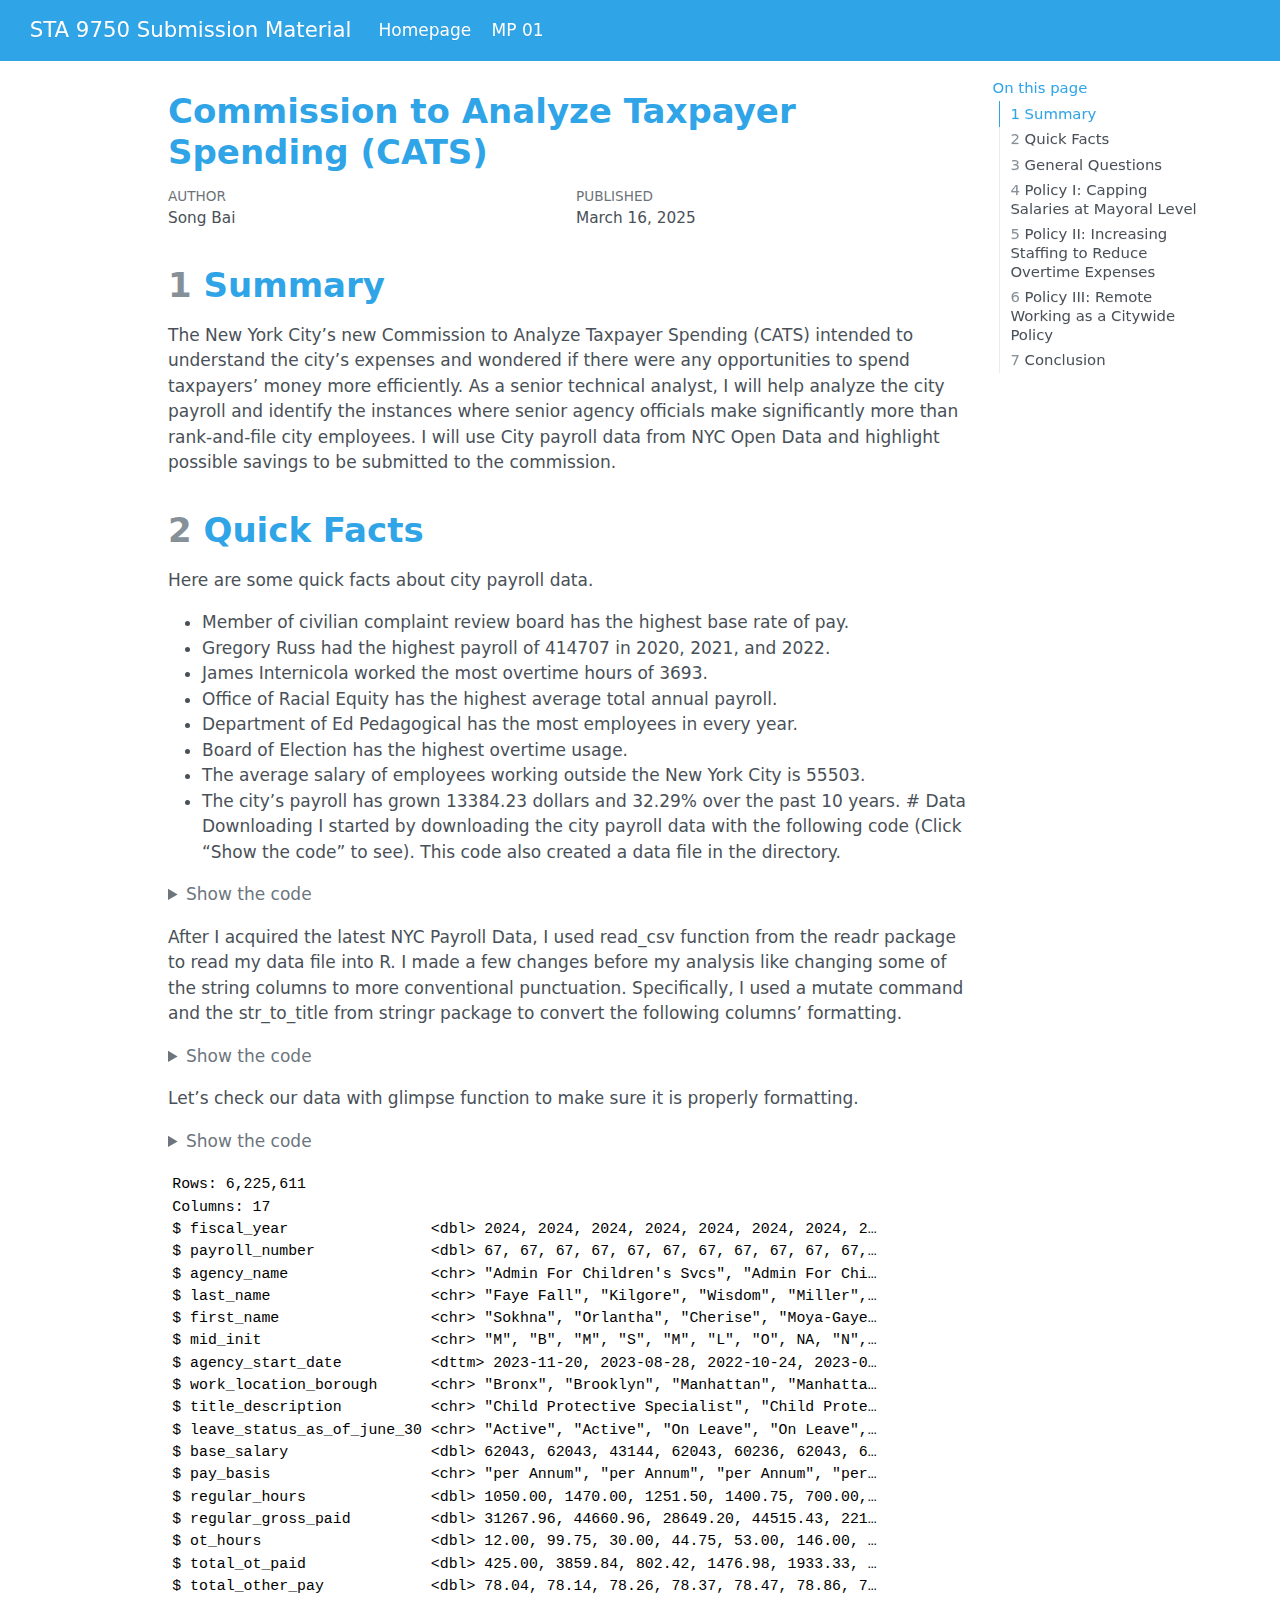
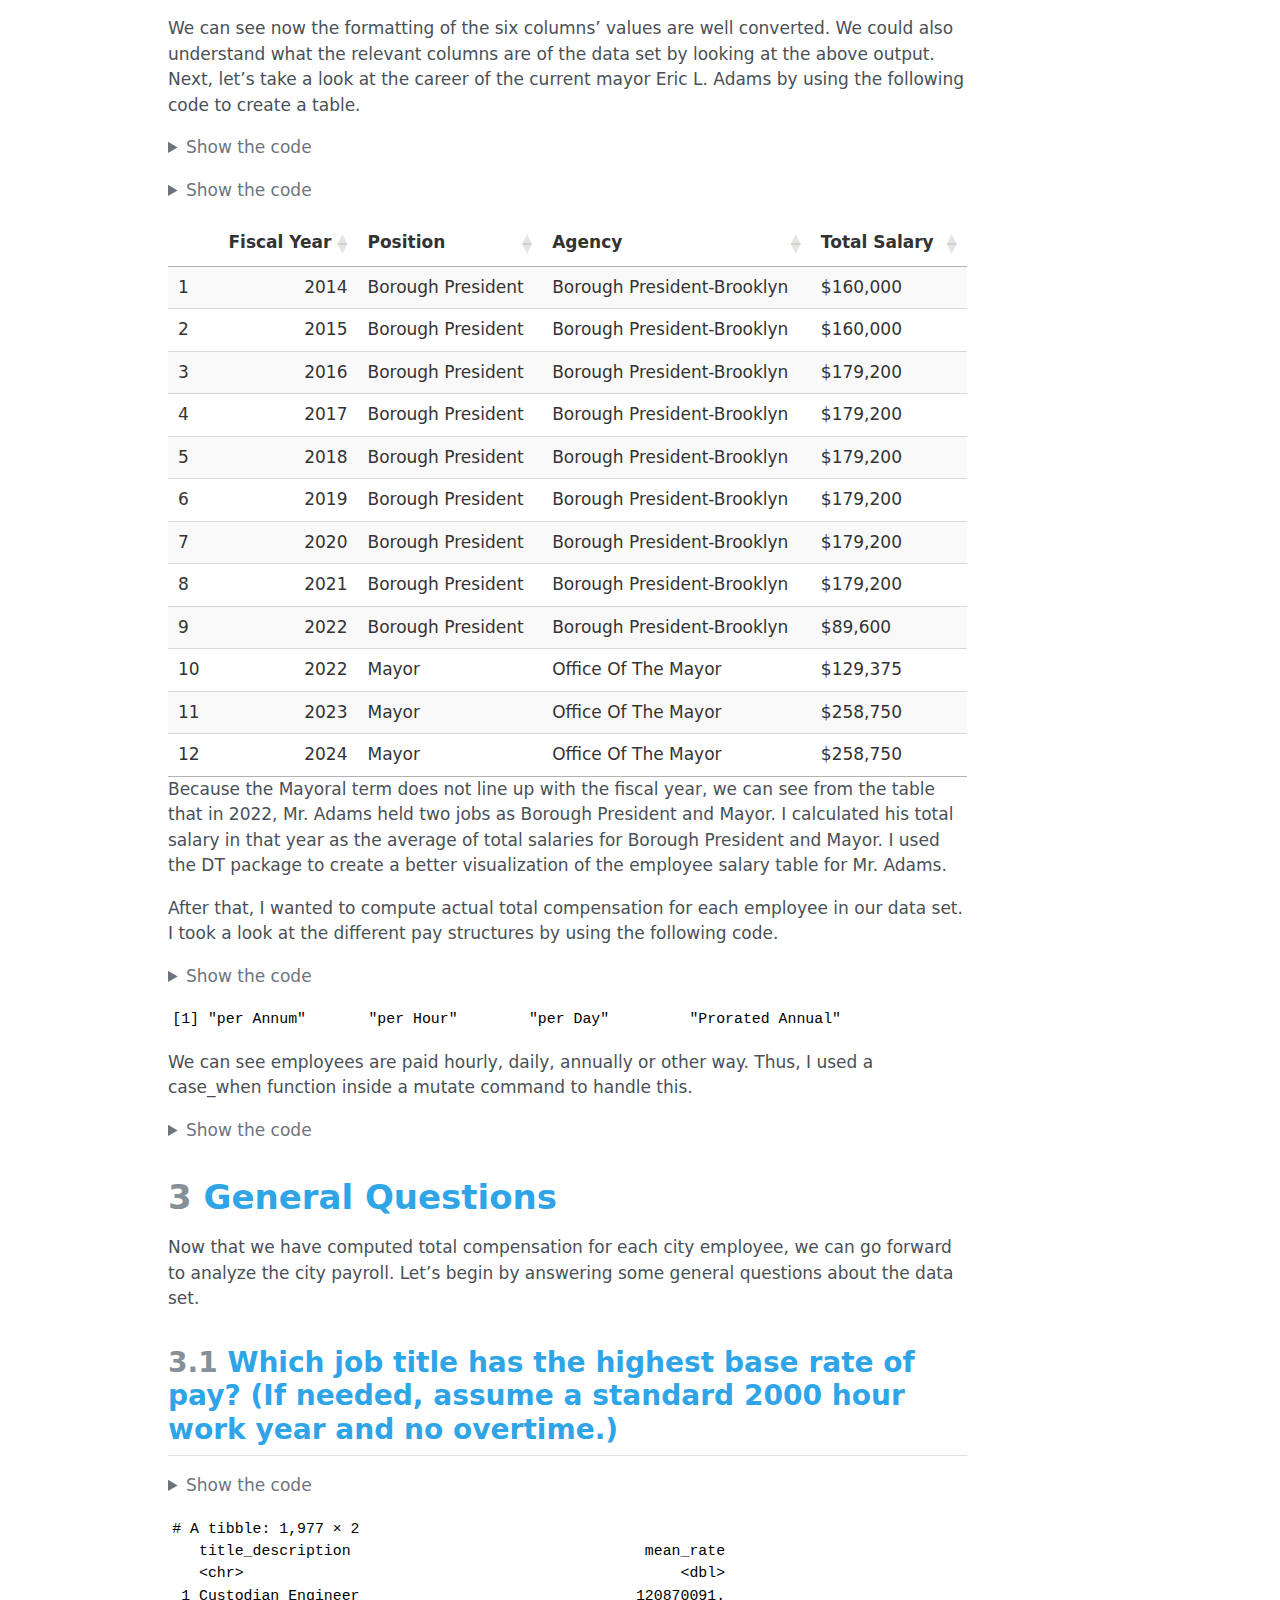
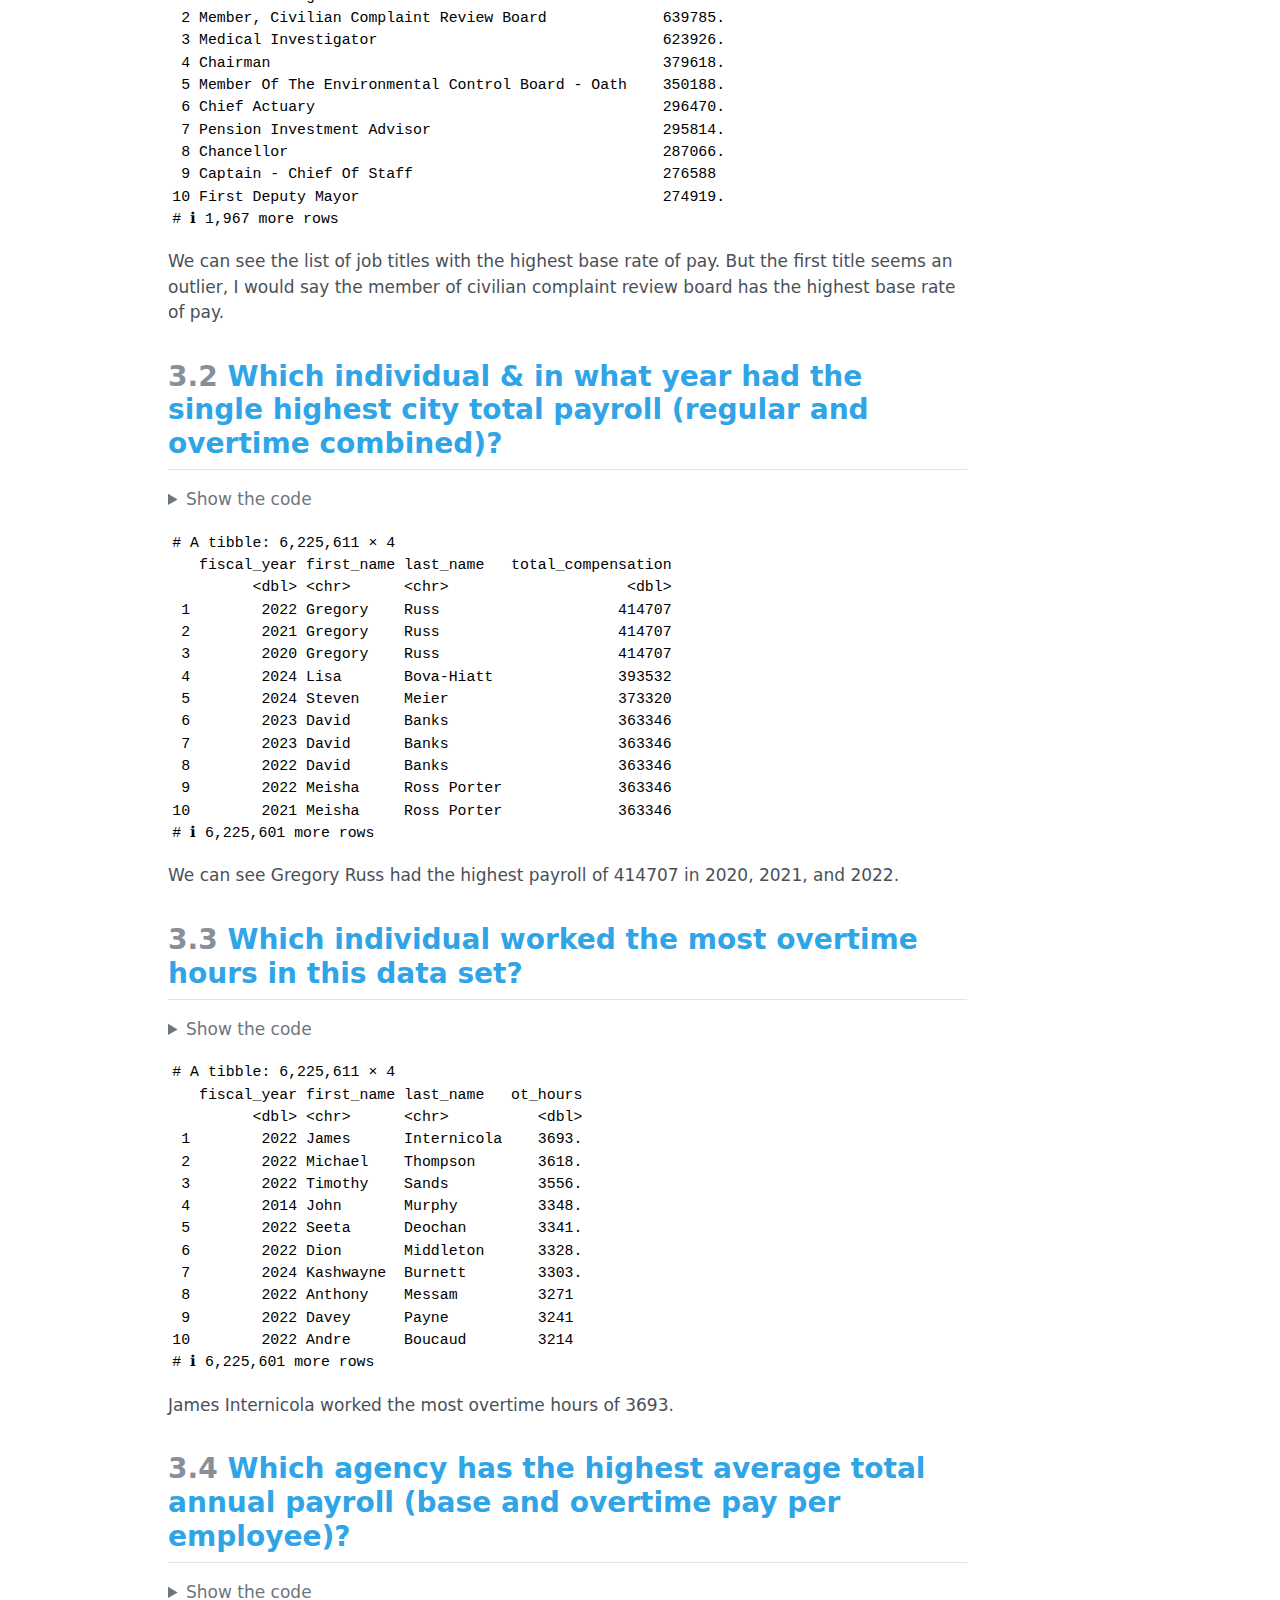
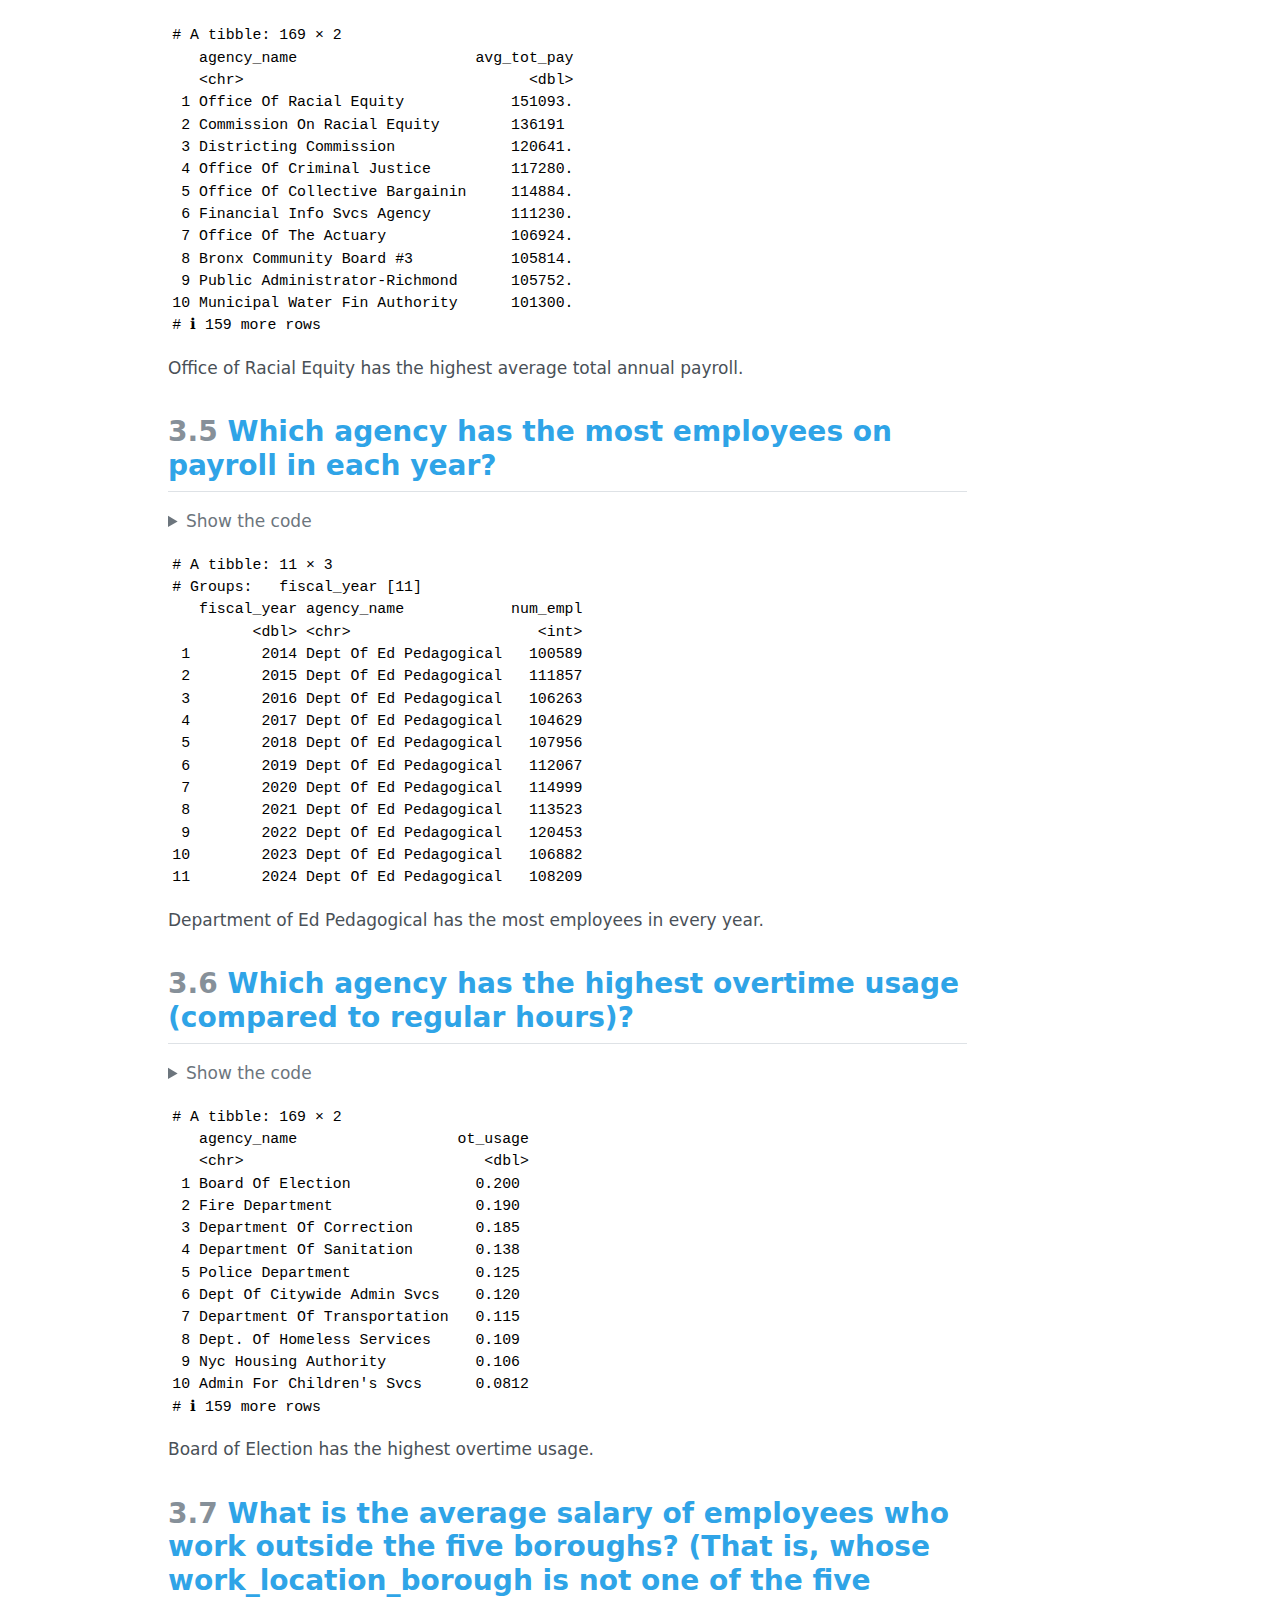
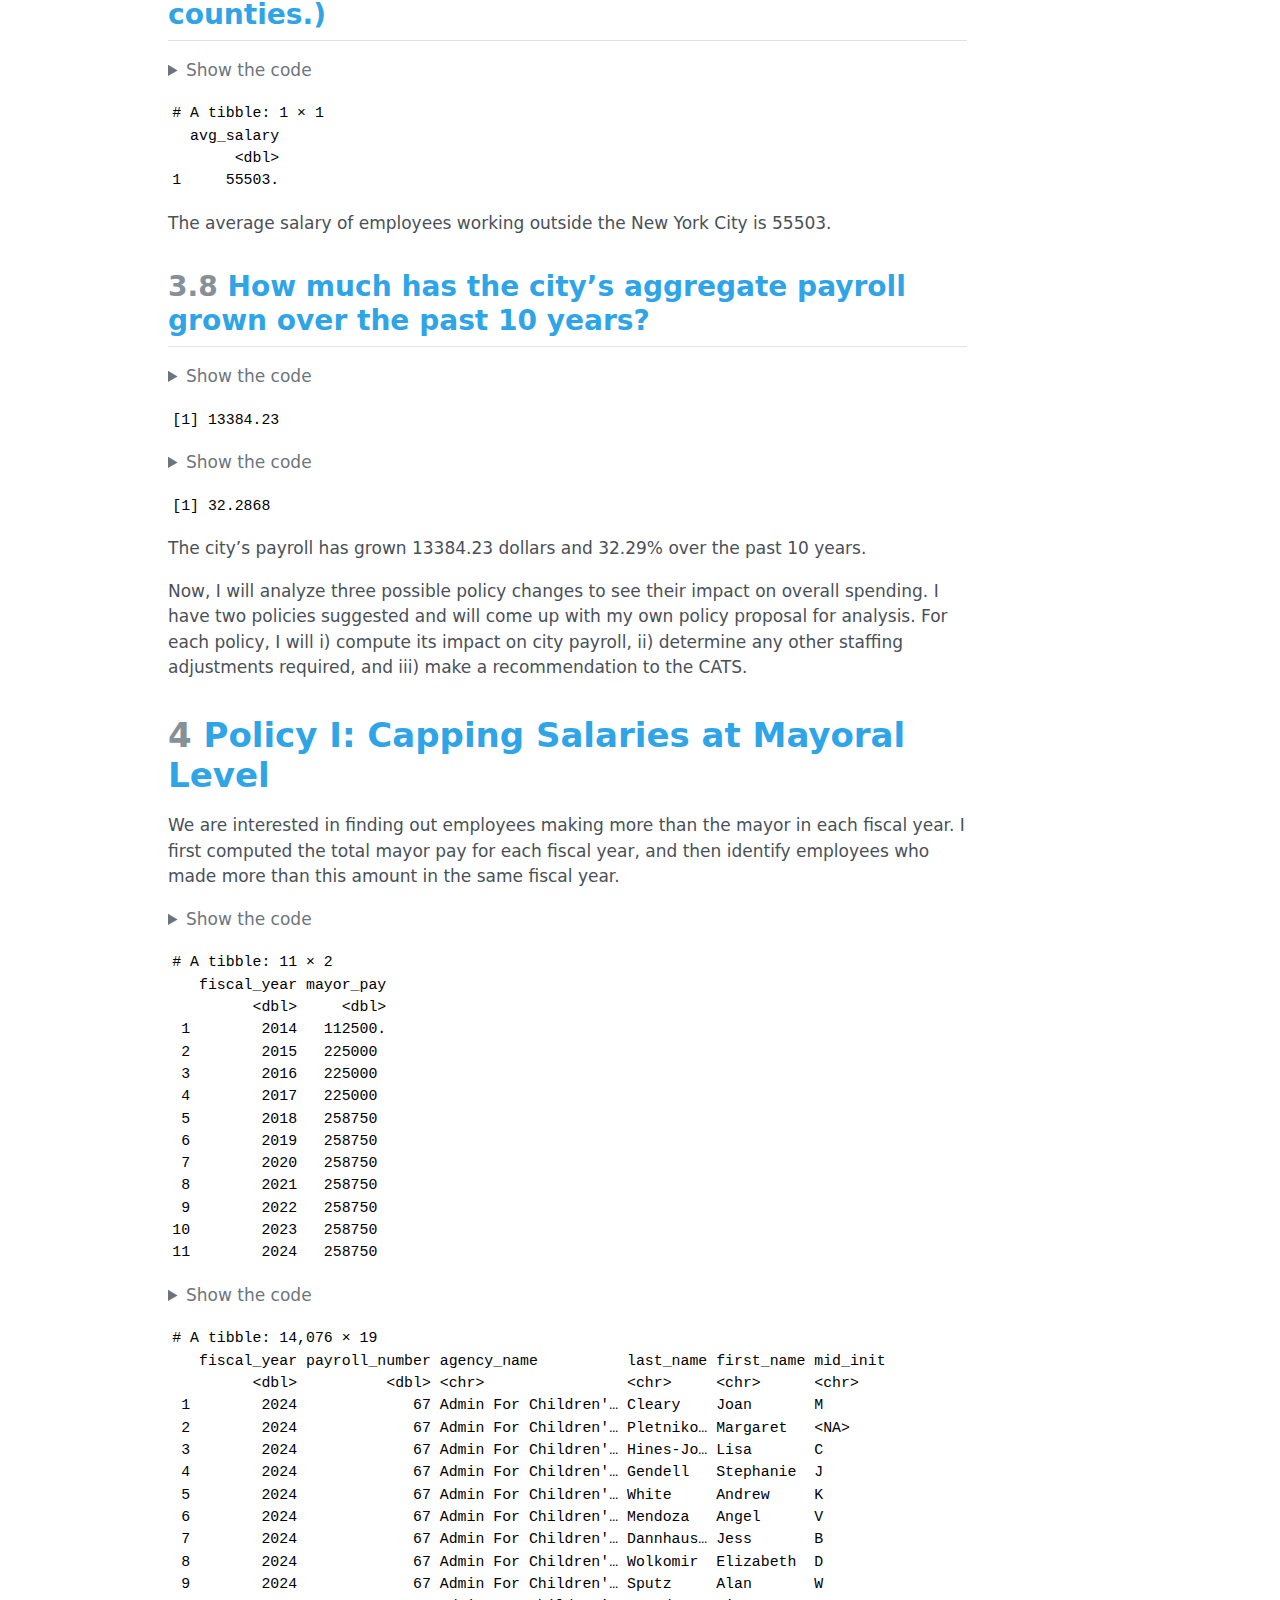
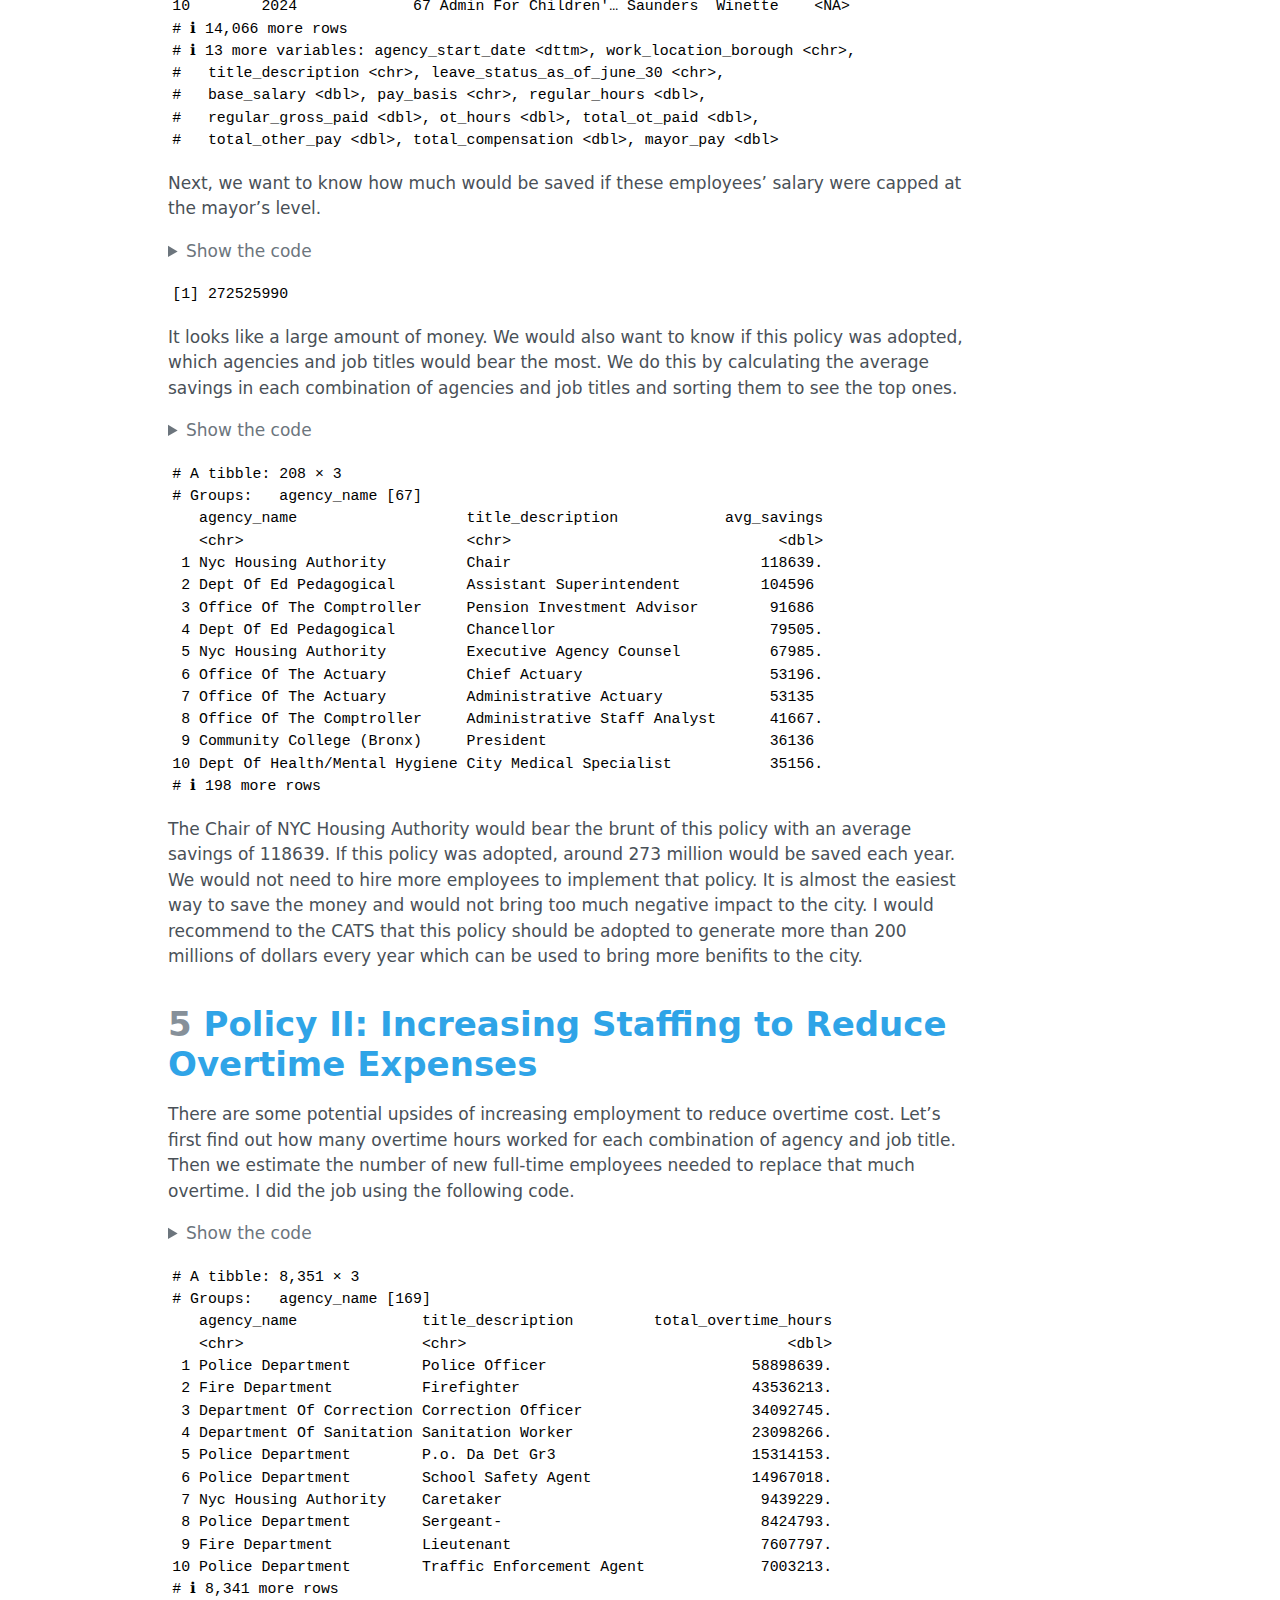
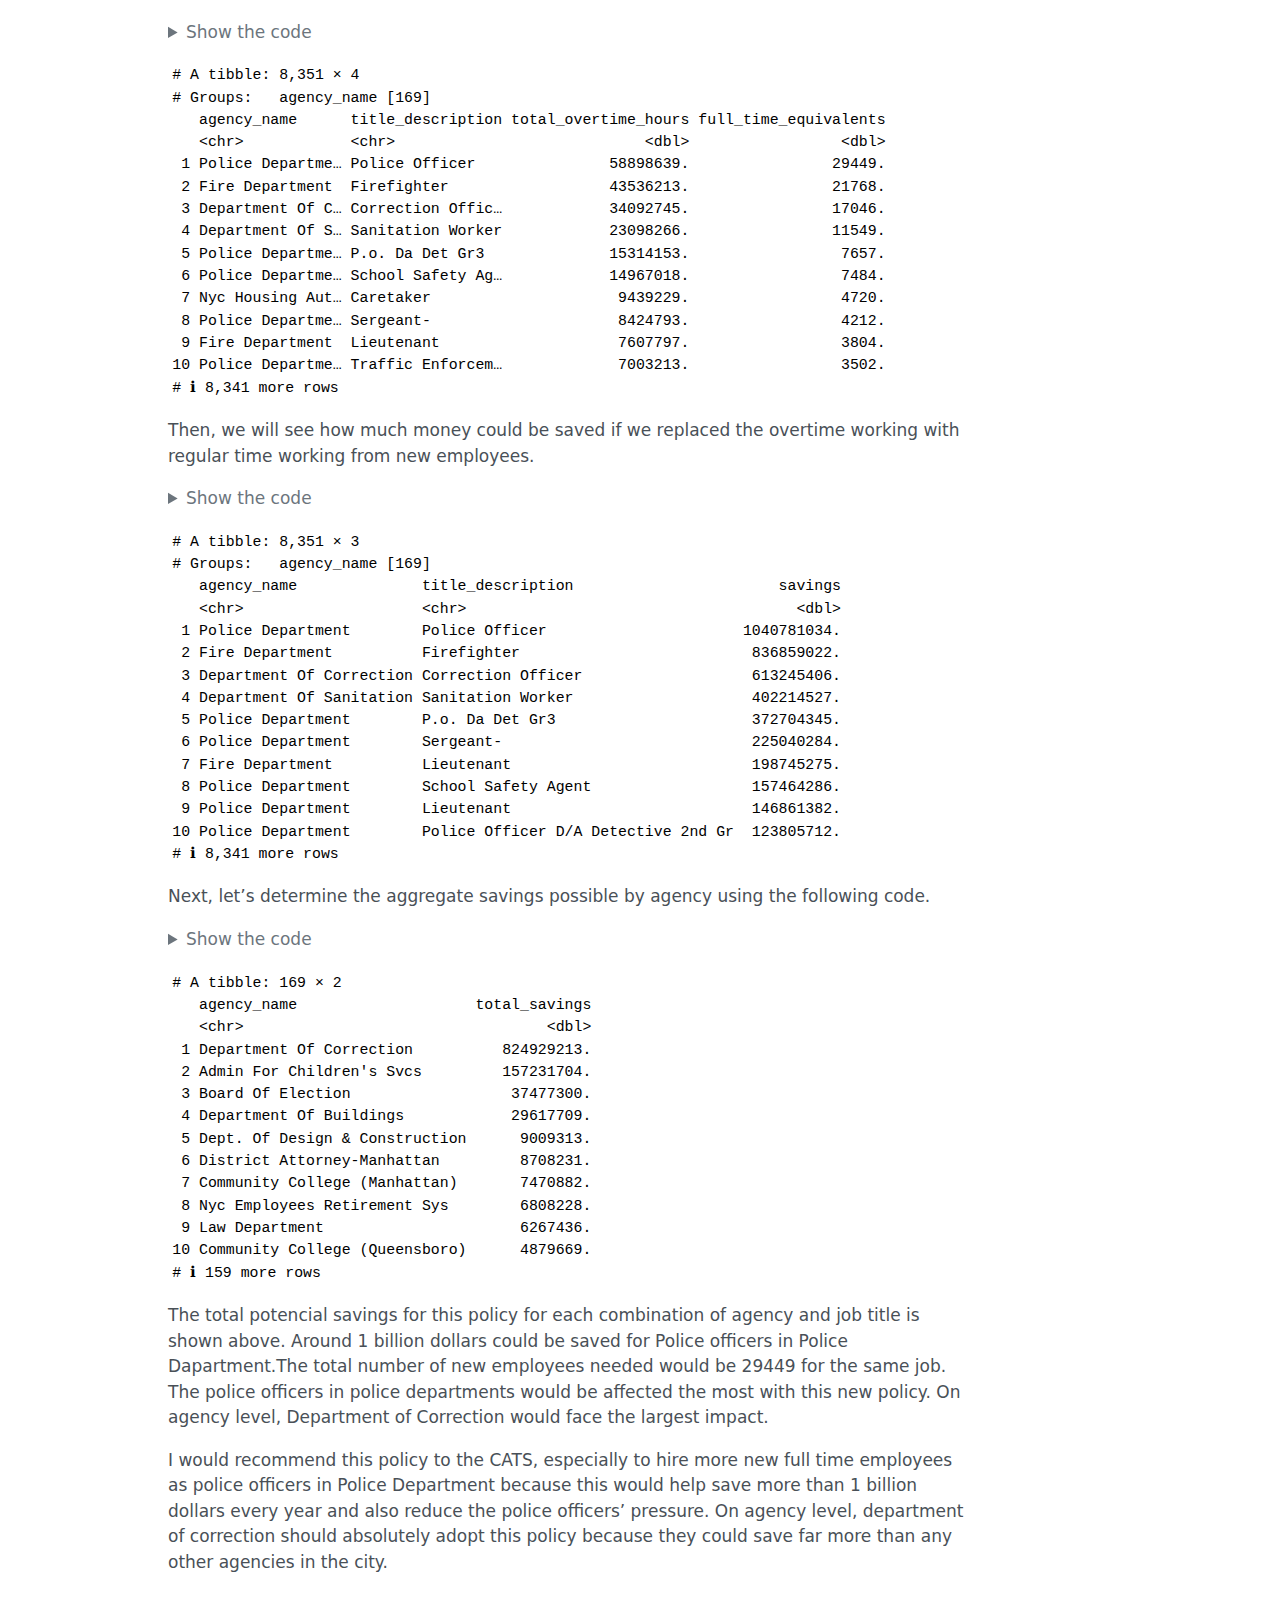
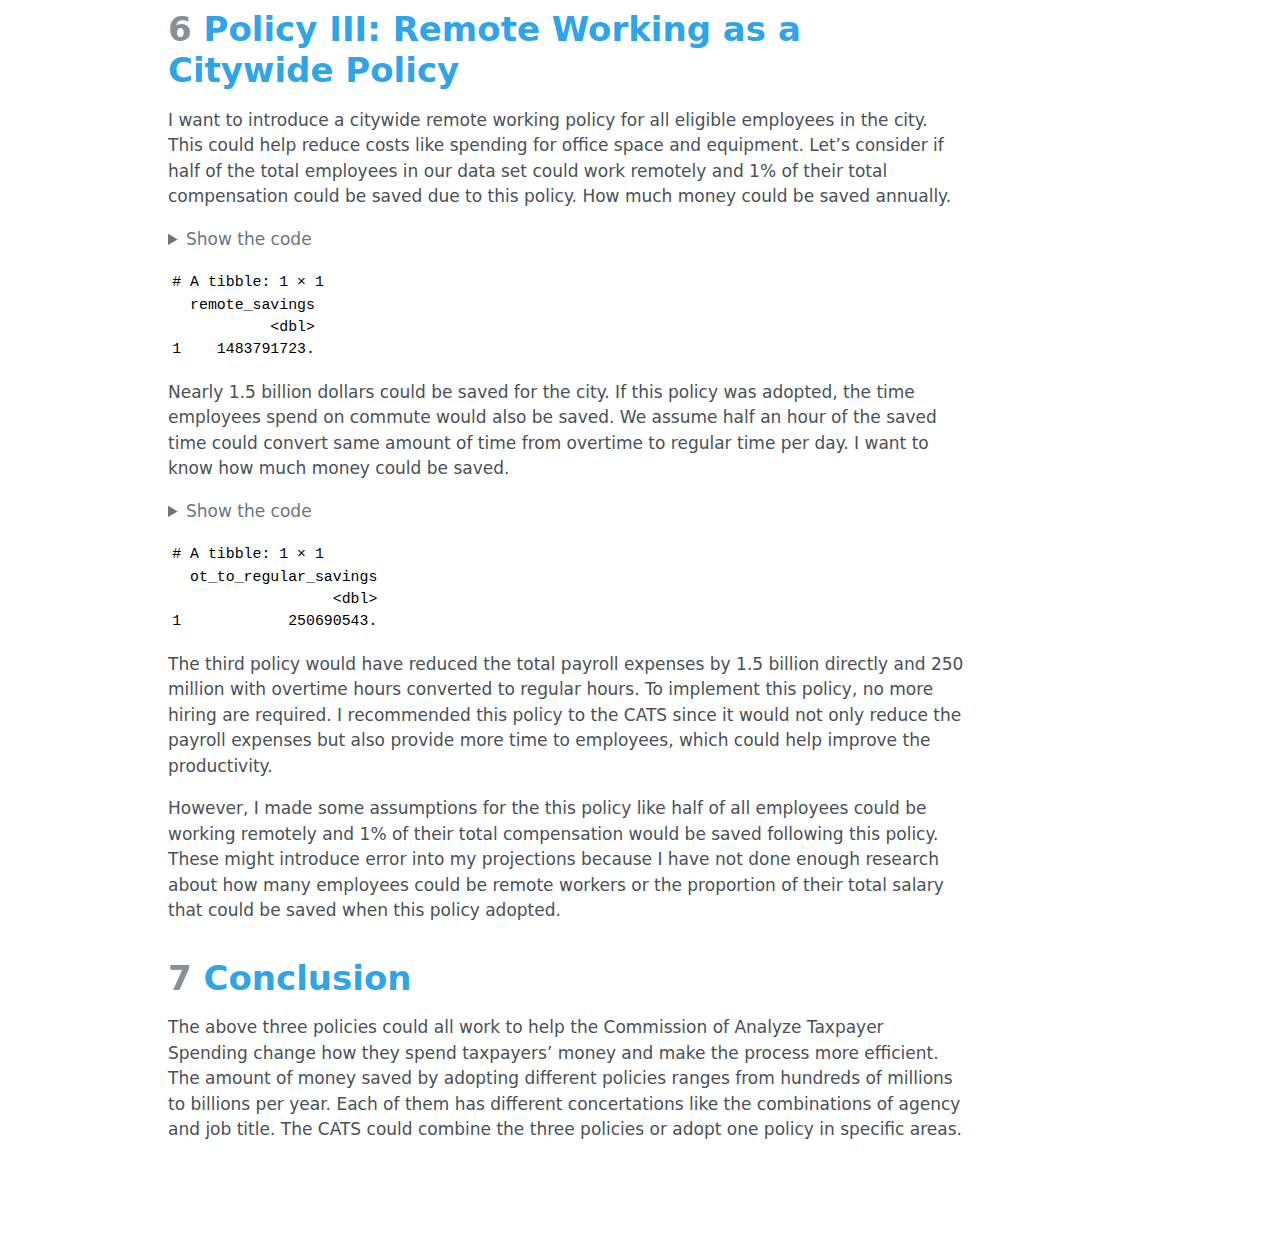
==== commit 16469bc2: "8" ====
--- a/docs/mp01.html
+++ b/docs/mp01.html
@@ -158,6 +158,21 @@
   <ul>
   <li><a href="#summary" id="toc-summary" class="nav-link active" data-scroll-target="#summary"><span class="header-section-number">1</span> Summary</a></li>
   <li><a href="#quick-facts" id="toc-quick-facts" class="nav-link" data-scroll-target="#quick-facts"><span class="header-section-number">2</span> Quick Facts</a></li>
+  <li><a href="#general-questions" id="toc-general-questions" class="nav-link" data-scroll-target="#general-questions"><span class="header-section-number">3</span> General Questions</a>
+  <ul class="collapse">
+  <li><a href="#which-job-title-has-the-highest-base-rate-of-pay-if-needed-assume-a-standard-2000-hour-work-year-and-no-overtime." id="toc-which-job-title-has-the-highest-base-rate-of-pay-if-needed-assume-a-standard-2000-hour-work-year-and-no-overtime." class="nav-link" data-scroll-target="#which-job-title-has-the-highest-base-rate-of-pay-if-needed-assume-a-standard-2000-hour-work-year-and-no-overtime."><span class="header-section-number">3.1</span> Which job title has the highest base rate of pay? (If needed, assume a standard 2000 hour work year and no overtime.)</a></li>
+  <li><a href="#which-individual-in-what-year-had-the-single-highest-city-total-payroll-regular-and-overtime-combined" id="toc-which-individual-in-what-year-had-the-single-highest-city-total-payroll-regular-and-overtime-combined" class="nav-link" data-scroll-target="#which-individual-in-what-year-had-the-single-highest-city-total-payroll-regular-and-overtime-combined"><span class="header-section-number">3.2</span> Which individual &amp; in what year had the single highest city total payroll (regular and overtime combined)?</a></li>
+  <li><a href="#which-individual-worked-the-most-overtime-hours-in-this-data-set" id="toc-which-individual-worked-the-most-overtime-hours-in-this-data-set" class="nav-link" data-scroll-target="#which-individual-worked-the-most-overtime-hours-in-this-data-set"><span class="header-section-number">3.3</span> Which individual worked the most overtime hours in this data set?</a></li>
+  <li><a href="#which-agency-has-the-highest-average-total-annual-payroll-base-and-overtime-pay-per-employee" id="toc-which-agency-has-the-highest-average-total-annual-payroll-base-and-overtime-pay-per-employee" class="nav-link" data-scroll-target="#which-agency-has-the-highest-average-total-annual-payroll-base-and-overtime-pay-per-employee"><span class="header-section-number">3.4</span> Which agency has the highest average total annual payroll (base and overtime pay per employee)?</a></li>
+  <li><a href="#which-agency-has-the-most-employees-on-payroll-in-each-year" id="toc-which-agency-has-the-most-employees-on-payroll-in-each-year" class="nav-link" data-scroll-target="#which-agency-has-the-most-employees-on-payroll-in-each-year"><span class="header-section-number">3.5</span> Which agency has the most employees on payroll in each year?</a></li>
+  <li><a href="#which-agency-has-the-highest-overtime-usage-compared-to-regular-hours" id="toc-which-agency-has-the-highest-overtime-usage-compared-to-regular-hours" class="nav-link" data-scroll-target="#which-agency-has-the-highest-overtime-usage-compared-to-regular-hours"><span class="header-section-number">3.6</span> Which agency has the highest overtime usage (compared to regular hours)?</a></li>
+  <li><a href="#what-is-the-average-salary-of-employees-who-work-outside-the-five-boroughs-that-is-whose-work_location_borough-is-not-one-of-the-five-counties." id="toc-what-is-the-average-salary-of-employees-who-work-outside-the-five-boroughs-that-is-whose-work_location_borough-is-not-one-of-the-five-counties." class="nav-link" data-scroll-target="#what-is-the-average-salary-of-employees-who-work-outside-the-five-boroughs-that-is-whose-work_location_borough-is-not-one-of-the-five-counties."><span class="header-section-number">3.7</span> What is the average salary of employees who work outside the five boroughs? (That is, whose work_location_borough is not one of the five counties.)</a></li>
+  <li><a href="#how-much-has-the-citys-aggregate-payroll-grown-over-the-past-10-years" id="toc-how-much-has-the-citys-aggregate-payroll-grown-over-the-past-10-years" class="nav-link" data-scroll-target="#how-much-has-the-citys-aggregate-payroll-grown-over-the-past-10-years"><span class="header-section-number">3.8</span> How much has the city’s aggregate payroll grown over the past 10 years?</a></li>
+  </ul></li>
+  <li><a href="#policy-i-capping-salaries-at-mayoral-level" id="toc-policy-i-capping-salaries-at-mayoral-level" class="nav-link" data-scroll-target="#policy-i-capping-salaries-at-mayoral-level"><span class="header-section-number">4</span> Policy I: Capping Salaries at Mayoral Level</a></li>
+  <li><a href="#policy-ii-increasing-staffing-to-reduce-overtime-expenses" id="toc-policy-ii-increasing-staffing-to-reduce-overtime-expenses" class="nav-link" data-scroll-target="#policy-ii-increasing-staffing-to-reduce-overtime-expenses"><span class="header-section-number">5</span> Policy II: Increasing Staffing to Reduce Overtime Expenses</a></li>
+  <li><a href="#policy-iii-remote-working-as-a-citywide-policy" id="toc-policy-iii-remote-working-as-a-citywide-policy" class="nav-link" data-scroll-target="#policy-iii-remote-working-as-a-citywide-policy"><span class="header-section-number">6</span> Policy III: Remote Working as a Citywide Policy</a></li>
+  <li><a href="#conclusion" id="toc-conclusion" class="nav-link" data-scroll-target="#conclusion"><span class="header-section-number">7</span> Conclusion</a></li>
   </ul>
 </nav>
     </div>
@@ -166,7 +181,7 @@
 
 <header id="title-block-header" class="quarto-title-block default">
 <div class="quarto-title">
-<div class="quarto-title-block"><div><h1 class="title">Commission to Analyze Taxpayer Spending (CATS)</h1><button type="button" class="btn code-tools-button dropdown-toggle" id="quarto-code-tools-menu" data-bs-toggle="dropdown" aria-expanded="false"><i class="bi"></i> Code</button><ul class="dropdown-menu dropdown-menu-end" aria-labelelledby="quarto-code-tools-menu"><li><a id="quarto-show-all-code" class="dropdown-item" href="javascript:void(0)" role="button">Show All Code</a></li><li><a id="quarto-hide-all-code" class="dropdown-item" href="javascript:void(0)" role="button">Hide All Code</a></li><li><hr class="dropdown-divider"></li><li><a id="quarto-view-source" class="dropdown-item" href="javascript:void(0)" role="button">View Source</a></li></ul></div></div>
+<h1 class="title">Commission to Analyze Taxpayer Spending (CATS)</h1>
 </div>
 
 
@@ -210,9 +225,8 @@
 <li>Department of Ed Pedagogical has the most employees in every year.</li>
 <li>Board of Election has the highest overtime usage.</li>
 <li>The average salary of employees working outside the New York City is 55503.</li>
-<li>The city’s payroll has grown 13384.23 dollars and 32.29% over the past 10 years.</li>
+<li>The city’s payroll has grown 13384.23 dollars and 32.29% over the past 10 years. # Data Downloading I started by downloading the city payroll data with the following code (Click “Show the code” to see). This code also created a data file in the directory.</li>
 </ul>
-<p>I started by downloading the city payroll data with the following code (Click “Show the code” to see). This code also created a data file in the directory.</p>
 <div class="cell">
 <details class="code-fold">
 <summary>Show the code</summary>
@@ -354,8 +368,8 @@
 <span id="cb6-8"><a href="#cb6-8" aria-hidden="true" tabindex="-1"></a>                         <span class="at">info=</span><span class="cn">FALSE</span>))</span></code><button title="Copy to Clipboard" class="code-copy-button"><i class="bi"></i></button></pre></div>
 </details>
 <div class="cell-output-display">
-<div class="datatables html-widget html-fill-item" id="htmlwidget-684a3e04848ba3051a15" style="width:100%;height:auto;"></div>
-<script type="application/json" data-for="htmlwidget-684a3e04848ba3051a15">{"x":{"filter":"none","vertical":false,"data":[["1","2","3","4","5","6","7","8","9","10","11","12"],[2014,2015,2016,2017,2018,2019,2020,2021,2022,2022,2023,2024],["Borough President","Borough President","Borough President","Borough President","Borough President","Borough President","Borough President","Borough President","Borough President","Mayor","Mayor","Mayor"],["Borough President-Brooklyn","Borough President-Brooklyn","Borough President-Brooklyn","Borough President-Brooklyn","Borough President-Brooklyn","Borough President-Brooklyn","Borough President-Brooklyn","Borough President-Brooklyn","Borough President-Brooklyn","Office Of The Mayor","Office Of The Mayor","Office Of The Mayor"],["$160,000","$160,000","$179,200","$179,200","$179,200","$179,200","$179,200","$179,200","$89,600","$129,375","$258,750","$258,750"]],"container":"<table class=\"display\">\n  <thead>\n    <tr>\n      <th> <\/th>\n      <th>Fiscal Year<\/th>\n      <th>Position<\/th>\n      <th>Agency<\/th>\n      <th>Total Salary<\/th>\n    <\/tr>\n  <\/thead>\n<\/table>","options":{"searching":false,"paging":false,"info":false,"columnDefs":[{"className":"dt-right","targets":1},{"orderable":false,"targets":0},{"name":" ","targets":0},{"name":"Fiscal Year","targets":1},{"name":"Position","targets":2},{"name":"Agency","targets":3},{"name":"Total Salary","targets":4}],"order":[],"autoWidth":false,"orderClasses":false}},"evals":[],"jsHooks":[]}</script>
+<div class="datatables html-widget html-fill-item" id="htmlwidget-99f92c77bb03f9d97ae1" style="width:100%;height:auto;"></div>
+<script type="application/json" data-for="htmlwidget-99f92c77bb03f9d97ae1">{"x":{"filter":"none","vertical":false,"data":[["1","2","3","4","5","6","7","8","9","10","11","12"],[2014,2015,2016,2017,2018,2019,2020,2021,2022,2022,2023,2024],["Borough President","Borough President","Borough President","Borough President","Borough President","Borough President","Borough President","Borough President","Borough President","Mayor","Mayor","Mayor"],["Borough President-Brooklyn","Borough President-Brooklyn","Borough President-Brooklyn","Borough President-Brooklyn","Borough President-Brooklyn","Borough President-Brooklyn","Borough President-Brooklyn","Borough President-Brooklyn","Borough President-Brooklyn","Office Of The Mayor","Office Of The Mayor","Office Of The Mayor"],["$160,000","$160,000","$179,200","$179,200","$179,200","$179,200","$179,200","$179,200","$89,600","$129,375","$258,750","$258,750"]],"container":"<table class=\"display\">\n  <thead>\n    <tr>\n      <th> <\/th>\n      <th>Fiscal Year<\/th>\n      <th>Position<\/th>\n      <th>Agency<\/th>\n      <th>Total Salary<\/th>\n    <\/tr>\n  <\/thead>\n<\/table>","options":{"searching":false,"paging":false,"info":false,"columnDefs":[{"className":"dt-right","targets":1},{"orderable":false,"targets":0},{"name":" ","targets":0},{"name":"Fiscal Year","targets":1},{"name":"Position","targets":2},{"name":"Agency","targets":3},{"name":"Total Salary","targets":4}],"order":[],"autoWidth":false,"orderClasses":false}},"evals":[],"jsHooks":[]}</script>
 </div>
 </div>
 <p>Because the Mayoral term does not line up with the fiscal year, we can see from the table that in 2022, Mr.&nbsp;Adams held two jobs as Borough President and Mayor. I calculated his total salary in that year as the average of total salaries for Borough President and Mayor. I used the DT package to create a better visualization of the employee salary table for Mr.&nbsp;Adams.</p>
@@ -384,10 +398,12 @@
 <span id="cb9-9"><a href="#cb9-9" aria-hidden="true" tabindex="-1"></a>  )</span></code><button title="Copy to Clipboard" class="code-copy-button"><i class="bi"></i></button></pre></div>
 </details>
 </div>
+</section>
+<section id="general-questions" class="level1" data-number="3">
+<h1 data-number="3"><span class="header-section-number">3</span> General Questions</h1>
 <p>Now that we have computed total compensation for each city employee, we can go forward to analyze the city payroll. Let’s begin by answering some general questions about the data set.</p>
-<ul>
-<li>Which job title has the highest base rate of pay? (If needed, assume a standard 2000 hour work year and no overtime.)</li>
-</ul>
+<section id="which-job-title-has-the-highest-base-rate-of-pay-if-needed-assume-a-standard-2000-hour-work-year-and-no-overtime." class="level2" data-number="3.1">
+<h2 data-number="3.1" class="anchored" data-anchor-id="which-job-title-has-the-highest-base-rate-of-pay-if-needed-assume-a-standard-2000-hour-work-year-and-no-overtime."><span class="header-section-number">3.1</span> Which job title has the highest base rate of pay? (If needed, assume a standard 2000 hour work year and no overtime.)</h2>
 <div class="cell">
 <details class="code-fold">
 <summary>Show the code</summary>
@@ -419,9 +435,9 @@
 </div>
 </div>
 <p>We can see the list of job titles with the highest base rate of pay. But the first title seems an outlier, I would say the member of civilian complaint review board has the highest base rate of pay.</p>
-<ul>
-<li>Which individual &amp; in what year had the single highest city total payroll (regular and overtime combined)?</li>
-</ul>
+</section>
+<section id="which-individual-in-what-year-had-the-single-highest-city-total-payroll-regular-and-overtime-combined" class="level2" data-number="3.2">
+<h2 data-number="3.2" class="anchored" data-anchor-id="which-individual-in-what-year-had-the-single-highest-city-total-payroll-regular-and-overtime-combined"><span class="header-section-number">3.2</span> Which individual &amp; in what year had the single highest city total payroll (regular and overtime combined)?</h2>
 <div class="cell">
 <details class="code-fold">
 <summary>Show the code</summary>
@@ -447,9 +463,9 @@
 </div>
 </div>
 <p>We can see Gregory Russ had the highest payroll of 414707 in 2020, 2021, and 2022.</p>
-<ul>
-<li>Which individual worked the most overtime hours in this data set?</li>
-</ul>
+</section>
+<section id="which-individual-worked-the-most-overtime-hours-in-this-data-set" class="level2" data-number="3.3">
+<h2 data-number="3.3" class="anchored" data-anchor-id="which-individual-worked-the-most-overtime-hours-in-this-data-set"><span class="header-section-number">3.3</span> Which individual worked the most overtime hours in this data set?</h2>
 <div class="cell">
 <details class="code-fold">
 <summary>Show the code</summary>
@@ -474,9 +490,9 @@
 </div>
 </div>
 <p>James Internicola worked the most overtime hours of 3693.</p>
-<ul>
-<li>Which agency has the highest average total annual payroll (base and overtime pay per employee)?</li>
-</ul>
+</section>
+<section id="which-agency-has-the-highest-average-total-annual-payroll-base-and-overtime-pay-per-employee" class="level2" data-number="3.4">
+<h2 data-number="3.4" class="anchored" data-anchor-id="which-agency-has-the-highest-average-total-annual-payroll-base-and-overtime-pay-per-employee"><span class="header-section-number">3.4</span> Which agency has the highest average total annual payroll (base and overtime pay per employee)?</h2>
 <div class="cell">
 <details class="code-fold">
 <summary>Show the code</summary>
@@ -502,9 +518,9 @@
 </div>
 </div>
 <p>Office of Racial Equity has the highest average total annual payroll.</p>
-<ul>
-<li>Which agency has the most employees on payroll in each year?</li>
-</ul>
+</section>
+<section id="which-agency-has-the-most-employees-on-payroll-in-each-year" class="level2" data-number="3.5">
+<h2 data-number="3.5" class="anchored" data-anchor-id="which-agency-has-the-most-employees-on-payroll-in-each-year"><span class="header-section-number">3.5</span> Which agency has the most employees on payroll in each year?</h2>
 <div class="cell">
 <details class="code-fold">
 <summary>Show the code</summary>
@@ -533,9 +549,9 @@
 </div>
 </div>
 <p>Department of Ed Pedagogical has the most employees in every year.</p>
-<ul>
-<li>Which agency has the highest overtime usage (compared to regular hours)?</li>
-</ul>
+</section>
+<section id="which-agency-has-the-highest-overtime-usage-compared-to-regular-hours" class="level2" data-number="3.6">
+<h2 data-number="3.6" class="anchored" data-anchor-id="which-agency-has-the-highest-overtime-usage-compared-to-regular-hours"><span class="header-section-number">3.6</span> Which agency has the highest overtime usage (compared to regular hours)?</h2>
 <div class="cell">
 <details class="code-fold">
 <summary>Show the code</summary>
@@ -562,9 +578,9 @@
 </div>
 </div>
 <p>Board of Election has the highest overtime usage.</p>
-<ul>
-<li>What is the average salary of employees who work outside the five boroughs? (That is, whose work_location_borough is not one of the five counties.)</li>
-</ul>
+</section>
+<section id="what-is-the-average-salary-of-employees-who-work-outside-the-five-boroughs-that-is-whose-work_location_borough-is-not-one-of-the-five-counties." class="level2" data-number="3.7">
+<h2 data-number="3.7" class="anchored" data-anchor-id="what-is-the-average-salary-of-employees-who-work-outside-the-five-boroughs-that-is-whose-work_location_borough-is-not-one-of-the-five-counties."><span class="header-section-number">3.7</span> What is the average salary of employees who work outside the five boroughs? (That is, whose work_location_borough is not one of the five counties.)</h2>
 <div class="cell">
 <details class="code-fold">
 <summary>Show the code</summary>
@@ -581,9 +597,9 @@
 </div>
 </div>
 <p>The average salary of employees working outside the New York City is 55503.</p>
-<ul>
-<li>How much has the city’s aggregate payroll grown over the past 10 years?</li>
-</ul>
+</section>
+<section id="how-much-has-the-citys-aggregate-payroll-grown-over-the-past-10-years" class="level2" data-number="3.8">
+<h2 data-number="3.8" class="anchored" data-anchor-id="how-much-has-the-citys-aggregate-payroll-grown-over-the-past-10-years"><span class="header-section-number">3.8</span> How much has the city’s aggregate payroll grown over the past 10 years?</h2>
 <div class="cell">
 <details class="code-fold">
 <summary>Show the code</summary>
@@ -614,7 +630,10 @@
 </div>
 <p>The city’s payroll has grown 13384.23 dollars and 32.29% over the past 10 years.</p>
 <p>Now, I will analyze three possible policy changes to see their impact on overall spending. I have two policies suggested and will come up with my own policy proposal for analysis. For each policy, I will i) compute its impact on city payroll, ii) determine any other staffing adjustments required, and iii) make a recommendation to the CATS.</p>
-<p>Policy I: Capping Salaries at Mayoral Level</p>
+</section>
+</section>
+<section id="policy-i-capping-salaries-at-mayoral-level" class="level1" data-number="4">
+<h1 data-number="4"><span class="header-section-number">4</span> Policy I: Capping Salaries at Mayoral Level</h1>
 <p>We are interested in finding out employees making more than the mayor in each fiscal year. I first computed the total mayor pay for each fiscal year, and then identify employees who made more than this amount in the same fiscal year.</p>
 <div class="cell">
 <details class="code-fold">
@@ -715,7 +734,9 @@
 </div>
 </div>
 <p>The Chair of NYC Housing Authority would bear the brunt of this policy with an average savings of 118639. If this policy was adopted, around 273 million would be saved each year. We would not need to hire more employees to implement that policy. It is almost the easiest way to save the money and would not bring too much negative impact to the city. I would recommend to the CATS that this policy should be adopted to generate more than 200 millions of dollars every year which can be used to bring more benifits to the city.</p>
-<p>Policy II: Increasing Staffing to Reduce Overtime Expenses</p>
+</section>
+<section id="policy-ii-increasing-staffing-to-reduce-overtime-expenses" class="level1" data-number="5">
+<h1 data-number="5"><span class="header-section-number">5</span> Policy II: Increasing Staffing to Reduce Overtime Expenses</h1>
 <p>There are some potential upsides of increasing employment to reduce overtime cost. Let’s first find out how many overtime hours worked for each combination of agency and job title. Then we estimate the number of new full-time employees needed to replace that much overtime. I did the job using the following code.</p>
 <div class="cell">
 <details class="code-fold">
@@ -844,7 +865,9 @@
 </div>
 <p>The total potencial savings for this policy for each combination of agency and job title is shown above. Around 1 billion dollars could be saved for Police officers in Police Dapartment.The total number of new employees needed would be 29449 for the same job. The police officers in police departments would be affected the most with this new policy. On agency level, Department of Correction would face the largest impact.</p>
 <p>I would recommend this policy to the CATS, especially to hire more new full time employees as police officers in Police Department because this would help save more than 1 billion dollars every year and also reduce the police officers’ pressure. On agency level, department of correction should absolutely adopt this policy because they could save far more than any other agencies in the city.</p>
-<p>Policy III: Remote Working as a Citywide Policy</p>
+</section>
+<section id="policy-iii-remote-working-as-a-citywide-policy" class="level1" data-number="6">
+<h1 data-number="6"><span class="header-section-number">6</span> Policy III: Remote Working as a Citywide Policy</h1>
 <p>I want to introduce a citywide remote working policy for all eligible employees in the city. This could help reduce costs like spending for office space and equipment. Let’s consider if half of the total employees in our data set could work remotely and 1% of their total compensation could be saved due to this policy. How much money could be saved annually.</p>
 <div class="cell">
 <details class="code-fold">
@@ -877,10 +900,11 @@
 </div>
 <p>The third policy would have reduced the total payroll expenses by 1.5 billion directly and 250 million with overtime hours converted to regular hours. To implement this policy, no more hiring are required. I recommended this policy to the CATS since it would not only reduce the payroll expenses but also provide more time to employees, which could help improve the productivity.</p>
 <p>However, I made some assumptions for the this policy like half of all employees could be working remotely and 1% of their total compensation would be saved following this policy. These might introduce error into my projections because I have not done enough research about how many employees could be remote workers or the proportion of their total salary that could be saved when this policy adopted.</p>
+</section>
+<section id="conclusion" class="level1" data-number="7">
+<h1 data-number="7"><span class="header-section-number">7</span> Conclusion</h1>
 <p>The above three policies could all work to help the Commission of Analyze Taxpayer Spending change how they spend taxpayers’ money and make the process more efficient. The amount of money saved by adopting different policies ranges from hundreds of millions to billions per year. Each of them has different concertations like the combinations of agency and job title. The CATS could combine the three policies or adopt one policy in specific areas.</p>
 
-
-<!-- -->
 
 </section>
 
@@ -972,57 +996,6 @@
       container: window.document.getElementById('quarto-embedded-source-code-modal')
     });
     clipboardModal.on('success', onCopySuccess);
-  }
-  const viewSource = window.document.getElementById('quarto-view-source') ||
-                     window.document.getElementById('quarto-code-tools-source');
-  if (viewSource) {
-    const sourceUrl = viewSource.getAttribute("data-quarto-source-url");
-    viewSource.addEventListener("click", function(e) {
-      if (sourceUrl) {
-        // rstudio viewer pane
-        if (/\bcapabilities=\b/.test(window.location)) {
-          window.open(sourceUrl);
-        } else {
-          window.location.href = sourceUrl;
-        }
-      } else {
-        const modal = new bootstrap.Modal(document.getElementById('quarto-embedded-source-code-modal'));
-        modal.show();
-      }
-      return false;
-    });
-  }
-  function toggleCodeHandler(show) {
-    return function(e) {
-      const detailsSrc = window.document.querySelectorAll(".cell > details > .sourceCode");
-      for (let i=0; i<detailsSrc.length; i++) {
-        const details = detailsSrc[i].parentElement;
-        if (show) {
-          details.open = true;
-        } else {
-          details.removeAttribute("open");
-        }
-      }
-      const cellCodeDivs = window.document.querySelectorAll(".cell > .sourceCode");
-      const fromCls = show ? "hidden" : "unhidden";
-      const toCls = show ? "unhidden" : "hidden";
-      for (let i=0; i<cellCodeDivs.length; i++) {
-        const codeDiv = cellCodeDivs[i];
-        if (codeDiv.classList.contains(fromCls)) {
-          codeDiv.classList.remove(fromCls);
-          codeDiv.classList.add(toCls);
-        } 
-      }
-      return false;
-    }
-  }
-  const hideAllCode = window.document.getElementById("quarto-hide-all-code");
-  if (hideAllCode) {
-    hideAllCode.addEventListener("click", toggleCodeHandler(false));
-  }
-  const showAllCode = window.document.getElementById("quarto-show-all-code");
-  if (showAllCode) {
-    showAllCode.addEventListener("click", toggleCodeHandler(true));
   }
     var localhostRegex = new RegExp(/^(?:http|https):\/\/localhost\:?[0-9]*\//);
     var mailtoRegex = new RegExp(/^mailto:/);
@@ -1352,486 +1325,7 @@
     }
   }
 });
-</script><div class="modal fade" id="quarto-embedded-source-code-modal" tabindex="-1" aria-labelledby="quarto-embedded-source-code-modal-label" aria-hidden="true"><div class="modal-dialog modal-dialog-scrollable"><div class="modal-content"><div class="modal-header"><h5 class="modal-title" id="quarto-embedded-source-code-modal-label">Source Code</h5><button class="btn-close" data-bs-dismiss="modal"></button></div><div class="modal-body"><div class="">
-<div class="sourceCode" id="cb48" data-shortcodes="false"><pre class="sourceCode markdown code-with-copy"><code class="sourceCode markdown"><span id="cb48-1"><a href="#cb48-1" aria-hidden="true" tabindex="-1"></a><span class="co">---</span></span>
-<span id="cb48-2"><a href="#cb48-2" aria-hidden="true" tabindex="-1"></a><span class="an">title:</span><span class="co"> "Commission to Analyze Taxpayer Spending (CATS)"</span></span>
-<span id="cb48-3"><a href="#cb48-3" aria-hidden="true" tabindex="-1"></a><span class="an">author:</span><span class="co"> Song Bai</span></span>
-<span id="cb48-4"><a href="#cb48-4" aria-hidden="true" tabindex="-1"></a><span class="an">date:</span><span class="co"> "`r format(Sys.time(), '%B %d, %Y')`"</span></span>
-<span id="cb48-5"><a href="#cb48-5" aria-hidden="true" tabindex="-1"></a><span class="an">format:</span><span class="co"> </span></span>
-<span id="cb48-6"><a href="#cb48-6" aria-hidden="true" tabindex="-1"></a><span class="co">  html: </span></span>
-<span id="cb48-7"><a href="#cb48-7" aria-hidden="true" tabindex="-1"></a><span class="co">    code-tools: true</span></span>
-<span id="cb48-8"><a href="#cb48-8" aria-hidden="true" tabindex="-1"></a><span class="co">    code-fold: true</span></span>
-<span id="cb48-9"><a href="#cb48-9" aria-hidden="true" tabindex="-1"></a><span class="co">    toc: true</span></span>
-<span id="cb48-10"><a href="#cb48-10" aria-hidden="true" tabindex="-1"></a><span class="co">    toc-location: right</span></span>
-<span id="cb48-11"><a href="#cb48-11" aria-hidden="true" tabindex="-1"></a><span class="co">    number-sections: true</span></span>
-<span id="cb48-12"><a href="#cb48-12" aria-hidden="true" tabindex="-1"></a><span class="co">    toc-depth: 3</span></span>
-<span id="cb48-13"><a href="#cb48-13" aria-hidden="true" tabindex="-1"></a><span class="co">---</span></span>
-<span id="cb48-14"><a href="#cb48-14" aria-hidden="true" tabindex="-1"></a><span class="fu"># Summary</span></span>
-<span id="cb48-15"><a href="#cb48-15" aria-hidden="true" tabindex="-1"></a>The New York City's new Commission to Analyze Taxpayer Spending (CATS) intended to understand the city's expenses and wondered if there were any opportunities to spend taxpayers' money more efficiently. As a senior technical analyst, I will help analyze the city payroll and identify the instances where senior agency officials make significantly more than rank-and-file city employees. I will use City payroll data from NYC Open Data and highlight possible savings to be submitted to the commission.</span>
-<span id="cb48-16"><a href="#cb48-16" aria-hidden="true" tabindex="-1"></a></span>
-<span id="cb48-17"><a href="#cb48-17" aria-hidden="true" tabindex="-1"></a><span class="fu"># Quick Facts</span></span>
-<span id="cb48-18"><a href="#cb48-18" aria-hidden="true" tabindex="-1"></a>Here are some quick facts about city payroll data. </span>
-<span id="cb48-19"><a href="#cb48-19" aria-hidden="true" tabindex="-1"></a></span>
-<span id="cb48-20"><a href="#cb48-20" aria-hidden="true" tabindex="-1"></a><span class="ss">- </span>Member of civilian complaint review board has the highest base rate of pay.</span>
-<span id="cb48-21"><a href="#cb48-21" aria-hidden="true" tabindex="-1"></a><span class="ss">- </span>Gregory Russ had the highest payroll of 414707 in 2020, 2021, and 2022.</span>
-<span id="cb48-22"><a href="#cb48-22" aria-hidden="true" tabindex="-1"></a><span class="ss">- </span>James Internicola worked the most overtime hours of 3693.</span>
-<span id="cb48-23"><a href="#cb48-23" aria-hidden="true" tabindex="-1"></a><span class="ss">- </span>Office of Racial Equity has the highest average total annual payroll.</span>
-<span id="cb48-24"><a href="#cb48-24" aria-hidden="true" tabindex="-1"></a><span class="ss">- </span>Department of Ed Pedagogical has the most employees in every year.</span>
-<span id="cb48-25"><a href="#cb48-25" aria-hidden="true" tabindex="-1"></a><span class="ss">- </span>Board of Election has the highest overtime usage.</span>
-<span id="cb48-26"><a href="#cb48-26" aria-hidden="true" tabindex="-1"></a><span class="ss">- </span>The average salary of employees working outside the New York City is 55503.</span>
-<span id="cb48-27"><a href="#cb48-27" aria-hidden="true" tabindex="-1"></a><span class="ss">- </span>The city’s payroll has grown 13384.23 dollars and 32.29% over the past 10 years.</span>
-<span id="cb48-28"><a href="#cb48-28" aria-hidden="true" tabindex="-1"></a></span>
-<span id="cb48-29"><a href="#cb48-29" aria-hidden="true" tabindex="-1"></a>I started by downloading the city payroll data with the following code (Click “Show the code” to see). This code also created a data file in the directory. </span>
-<span id="cb48-30"><a href="#cb48-30" aria-hidden="true" tabindex="-1"></a></span>
-<span id="cb48-33"><a href="#cb48-33" aria-hidden="true" tabindex="-1"></a><span class="in">```{r}</span></span>
-<span id="cb48-34"><a href="#cb48-34" aria-hidden="true" tabindex="-1"></a><span class="co">#| echo: true</span></span>
-<span id="cb48-35"><a href="#cb48-35" aria-hidden="true" tabindex="-1"></a><span class="co">#| message: false</span></span>
-<span id="cb48-36"><a href="#cb48-36" aria-hidden="true" tabindex="-1"></a><span class="co">#| warning: false</span></span>
-<span id="cb48-37"><a href="#cb48-37" aria-hidden="true" tabindex="-1"></a><span class="co">#| code-fold: true</span></span>
-<span id="cb48-38"><a href="#cb48-38" aria-hidden="true" tabindex="-1"></a><span class="co">#| code-summary: "Show the code"</span></span>
-<span id="cb48-39"><a href="#cb48-39" aria-hidden="true" tabindex="-1"></a></span>
-<span id="cb48-40"><a href="#cb48-40" aria-hidden="true" tabindex="-1"></a><span class="cf">if</span>(<span class="sc">!</span><span class="fu">file.exists</span>(<span class="st">"data/mp01/nyc_payroll_export.csv"</span>)){</span>
-<span id="cb48-41"><a href="#cb48-41" aria-hidden="true" tabindex="-1"></a>  <span class="fu">dir.create</span>(<span class="st">"data/mp01"</span>, <span class="at">showWarnings=</span><span class="cn">FALSE</span>, <span class="at">recursive=</span><span class="cn">TRUE</span>)</span>
-<span id="cb48-42"><a href="#cb48-42" aria-hidden="true" tabindex="-1"></a>  </span>
-<span id="cb48-43"><a href="#cb48-43" aria-hidden="true" tabindex="-1"></a>  ENDPOINT <span class="ot">&lt;-</span> <span class="st">"https://data.cityofnewyork.us/resource/k397-673e.json"</span></span>
-<span id="cb48-44"><a href="#cb48-44" aria-hidden="true" tabindex="-1"></a>  </span>
-<span id="cb48-45"><a href="#cb48-45" aria-hidden="true" tabindex="-1"></a>  <span class="cf">if</span>(<span class="sc">!</span><span class="fu">require</span>(<span class="st">"httr2"</span>)) <span class="fu">install.packages</span>(<span class="st">"httr2"</span>)</span>
-<span id="cb48-46"><a href="#cb48-46" aria-hidden="true" tabindex="-1"></a>  <span class="fu">library</span>(httr2)</span>
-<span id="cb48-47"><a href="#cb48-47" aria-hidden="true" tabindex="-1"></a>  </span>
-<span id="cb48-48"><a href="#cb48-48" aria-hidden="true" tabindex="-1"></a>  <span class="cf">if</span>(<span class="sc">!</span><span class="fu">require</span>(<span class="st">"jsonlite"</span>)) <span class="fu">install.packages</span>(<span class="st">"jsonlite"</span>)</span>
-<span id="cb48-49"><a href="#cb48-49" aria-hidden="true" tabindex="-1"></a>  <span class="fu">library</span>(jsonlite)</span>
-<span id="cb48-50"><a href="#cb48-50" aria-hidden="true" tabindex="-1"></a>  </span>
-<span id="cb48-51"><a href="#cb48-51" aria-hidden="true" tabindex="-1"></a>  <span class="cf">if</span>(<span class="sc">!</span><span class="fu">require</span>(<span class="st">"dplyr"</span>)) <span class="fu">install.packages</span>(<span class="st">"dplyr"</span>)</span>
-<span id="cb48-52"><a href="#cb48-52" aria-hidden="true" tabindex="-1"></a>  <span class="fu">library</span>(dplyr)</span>
-<span id="cb48-53"><a href="#cb48-53" aria-hidden="true" tabindex="-1"></a>  </span>
-<span id="cb48-54"><a href="#cb48-54" aria-hidden="true" tabindex="-1"></a>  <span class="cf">if</span>(<span class="sc">!</span><span class="fu">require</span>(<span class="st">"readr"</span>)) <span class="fu">install.packages</span>(<span class="st">"readr"</span>)</span>
-<span id="cb48-55"><a href="#cb48-55" aria-hidden="true" tabindex="-1"></a>  <span class="fu">library</span>(readr)</span>
-<span id="cb48-56"><a href="#cb48-56" aria-hidden="true" tabindex="-1"></a>  </span>
-<span id="cb48-57"><a href="#cb48-57" aria-hidden="true" tabindex="-1"></a>  BATCH_SIZE <span class="ot">&lt;-</span> <span class="dv">50000</span></span>
-<span id="cb48-58"><a href="#cb48-58" aria-hidden="true" tabindex="-1"></a>  OFFSET     <span class="ot">&lt;-</span> <span class="dv">0</span></span>
-<span id="cb48-59"><a href="#cb48-59" aria-hidden="true" tabindex="-1"></a>  END_OF_EXPORT <span class="ot">&lt;-</span> <span class="cn">FALSE</span></span>
-<span id="cb48-60"><a href="#cb48-60" aria-hidden="true" tabindex="-1"></a>  ALL_DATA <span class="ot">&lt;-</span> <span class="fu">list</span>()</span>
-<span id="cb48-61"><a href="#cb48-61" aria-hidden="true" tabindex="-1"></a>  </span>
-<span id="cb48-62"><a href="#cb48-62" aria-hidden="true" tabindex="-1"></a>  <span class="cf">while</span>(<span class="sc">!</span>END_OF_EXPORT){</span>
-<span id="cb48-63"><a href="#cb48-63" aria-hidden="true" tabindex="-1"></a>    <span class="fu">cat</span>(<span class="st">"Requesting items"</span>, OFFSET, <span class="st">"to"</span>, BATCH_SIZE <span class="sc">+</span> OFFSET, <span class="st">"</span><span class="sc">\n</span><span class="st">"</span>)</span>
-<span id="cb48-64"><a href="#cb48-64" aria-hidden="true" tabindex="-1"></a>    </span>
-<span id="cb48-65"><a href="#cb48-65" aria-hidden="true" tabindex="-1"></a>    req <span class="ot">&lt;-</span> <span class="fu">request</span>(ENDPOINT) <span class="sc">|&gt;</span></span>
-<span id="cb48-66"><a href="#cb48-66" aria-hidden="true" tabindex="-1"></a>      <span class="fu">req_url_query</span>(<span class="st">`</span><span class="at">$limit</span><span class="st">`</span>  <span class="ot">=</span> BATCH_SIZE, </span>
-<span id="cb48-67"><a href="#cb48-67" aria-hidden="true" tabindex="-1"></a>                    <span class="st">`</span><span class="at">$offset</span><span class="st">`</span> <span class="ot">=</span> OFFSET)</span>
-<span id="cb48-68"><a href="#cb48-68" aria-hidden="true" tabindex="-1"></a>    </span>
-<span id="cb48-69"><a href="#cb48-69" aria-hidden="true" tabindex="-1"></a>    resp <span class="ot">&lt;-</span> <span class="fu">req_perform</span>(req)</span>
-<span id="cb48-70"><a href="#cb48-70" aria-hidden="true" tabindex="-1"></a>    </span>
-<span id="cb48-71"><a href="#cb48-71" aria-hidden="true" tabindex="-1"></a>    batch_data <span class="ot">&lt;-</span> <span class="fu">fromJSON</span>(<span class="fu">resp_body_string</span>(resp))</span>
-<span id="cb48-72"><a href="#cb48-72" aria-hidden="true" tabindex="-1"></a>    </span>
-<span id="cb48-73"><a href="#cb48-73" aria-hidden="true" tabindex="-1"></a>    ALL_DATA <span class="ot">&lt;-</span> <span class="fu">c</span>(ALL_DATA, <span class="fu">list</span>(batch_data))</span>
-<span id="cb48-74"><a href="#cb48-74" aria-hidden="true" tabindex="-1"></a>    </span>
-<span id="cb48-75"><a href="#cb48-75" aria-hidden="true" tabindex="-1"></a>    <span class="cf">if</span>(<span class="fu">NROW</span>(batch_data) <span class="sc">!=</span> BATCH_SIZE){</span>
-<span id="cb48-76"><a href="#cb48-76" aria-hidden="true" tabindex="-1"></a>      END_OF_EXPORT <span class="ot">&lt;-</span> <span class="cn">TRUE</span></span>
-<span id="cb48-77"><a href="#cb48-77" aria-hidden="true" tabindex="-1"></a>      </span>
-<span id="cb48-78"><a href="#cb48-78" aria-hidden="true" tabindex="-1"></a>      <span class="fu">cat</span>(<span class="st">"End of Data Export Reached</span><span class="sc">\n</span><span class="st">"</span>)</span>
-<span id="cb48-79"><a href="#cb48-79" aria-hidden="true" tabindex="-1"></a>    } <span class="cf">else</span> {</span>
-<span id="cb48-80"><a href="#cb48-80" aria-hidden="true" tabindex="-1"></a>      OFFSET <span class="ot">&lt;-</span> OFFSET <span class="sc">+</span> BATCH_SIZE</span>
-<span id="cb48-81"><a href="#cb48-81" aria-hidden="true" tabindex="-1"></a>    }</span>
-<span id="cb48-82"><a href="#cb48-82" aria-hidden="true" tabindex="-1"></a>  }</span>
-<span id="cb48-83"><a href="#cb48-83" aria-hidden="true" tabindex="-1"></a>  </span>
-<span id="cb48-84"><a href="#cb48-84" aria-hidden="true" tabindex="-1"></a>  ALL_DATA <span class="ot">&lt;-</span> <span class="fu">bind_rows</span>(ALL_DATA)</span>
-<span id="cb48-85"><a href="#cb48-85" aria-hidden="true" tabindex="-1"></a>  </span>
-<span id="cb48-86"><a href="#cb48-86" aria-hidden="true" tabindex="-1"></a>  <span class="fu">cat</span>(<span class="st">"Data export complete:"</span>, <span class="fu">NROW</span>(ALL_DATA), <span class="st">"rows and"</span>, <span class="fu">NCOL</span>(ALL_DATA), <span class="st">"columns."</span>)</span>
-<span id="cb48-87"><a href="#cb48-87" aria-hidden="true" tabindex="-1"></a>  </span>
-<span id="cb48-88"><a href="#cb48-88" aria-hidden="true" tabindex="-1"></a>  <span class="fu">write_csv</span>(ALL_DATA, <span class="st">"data/mp01/nyc_payroll_export.csv"</span>)</span>
-<span id="cb48-89"><a href="#cb48-89" aria-hidden="true" tabindex="-1"></a>}</span>
-<span id="cb48-90"><a href="#cb48-90" aria-hidden="true" tabindex="-1"></a><span class="in">```</span></span>
-<span id="cb48-91"><a href="#cb48-91" aria-hidden="true" tabindex="-1"></a></span>
-<span id="cb48-92"><a href="#cb48-92" aria-hidden="true" tabindex="-1"></a>After I acquired the latest NYC Payroll Data, I used read_csv function from the readr package to read my data file into R. I made a few changes before my analysis like changing some of the string columns to more conventional punctuation. Specifically, I used a mutate command and the str_to_title from stringr package to convert the following columns’ formatting. </span>
-<span id="cb48-93"><a href="#cb48-93" aria-hidden="true" tabindex="-1"></a></span>
-<span id="cb48-96"><a href="#cb48-96" aria-hidden="true" tabindex="-1"></a><span class="in">```{r}</span></span>
-<span id="cb48-97"><a href="#cb48-97" aria-hidden="true" tabindex="-1"></a><span class="co">#| echo: true</span></span>
-<span id="cb48-98"><a href="#cb48-98" aria-hidden="true" tabindex="-1"></a><span class="co">#| message: false</span></span>
-<span id="cb48-99"><a href="#cb48-99" aria-hidden="true" tabindex="-1"></a><span class="co">#| warning: false</span></span>
-<span id="cb48-100"><a href="#cb48-100" aria-hidden="true" tabindex="-1"></a><span class="co">#| code-fold: true</span></span>
-<span id="cb48-101"><a href="#cb48-101" aria-hidden="true" tabindex="-1"></a><span class="co">#| code-summary: "Show the code"</span></span>
-<span id="cb48-102"><a href="#cb48-102" aria-hidden="true" tabindex="-1"></a></span>
-<span id="cb48-103"><a href="#cb48-103" aria-hidden="true" tabindex="-1"></a><span class="fu">library</span>(readr)</span>
-<span id="cb48-104"><a href="#cb48-104" aria-hidden="true" tabindex="-1"></a>nyc_payroll <span class="ot">&lt;-</span> <span class="fu">read_csv</span>(<span class="st">"data/mp01/nyc_payroll_export.csv"</span>)</span>
-<span id="cb48-105"><a href="#cb48-105" aria-hidden="true" tabindex="-1"></a></span>
-<span id="cb48-106"><a href="#cb48-106" aria-hidden="true" tabindex="-1"></a><span class="fu">library</span>(dplyr)</span>
-<span id="cb48-107"><a href="#cb48-107" aria-hidden="true" tabindex="-1"></a><span class="fu">library</span>(stringr)</span>
-<span id="cb48-108"><a href="#cb48-108" aria-hidden="true" tabindex="-1"></a></span>
-<span id="cb48-109"><a href="#cb48-109" aria-hidden="true" tabindex="-1"></a>nyc_payroll <span class="ot">&lt;-</span> nyc_payroll <span class="sc">%&gt;%</span></span>
-<span id="cb48-110"><a href="#cb48-110" aria-hidden="true" tabindex="-1"></a>  <span class="fu">mutate</span>(</span>
-<span id="cb48-111"><a href="#cb48-111" aria-hidden="true" tabindex="-1"></a>    <span class="at">agency_name =</span> <span class="fu">str_to_title</span>(agency_name),</span>
-<span id="cb48-112"><a href="#cb48-112" aria-hidden="true" tabindex="-1"></a>    <span class="at">last_name =</span> <span class="fu">str_to_title</span>(last_name),</span>
-<span id="cb48-113"><a href="#cb48-113" aria-hidden="true" tabindex="-1"></a>    <span class="at">first_name =</span> <span class="fu">str_to_title</span>(first_name),</span>
-<span id="cb48-114"><a href="#cb48-114" aria-hidden="true" tabindex="-1"></a>    <span class="at">work_location_borough =</span> <span class="fu">str_to_title</span>(work_location_borough),</span>
-<span id="cb48-115"><a href="#cb48-115" aria-hidden="true" tabindex="-1"></a>    <span class="at">title_description =</span> <span class="fu">str_to_title</span>(title_description),</span>
-<span id="cb48-116"><a href="#cb48-116" aria-hidden="true" tabindex="-1"></a>    <span class="at">leave_status_as_of_june_30 =</span> <span class="fu">str_to_title</span>(leave_status_as_of_june_30)</span>
-<span id="cb48-117"><a href="#cb48-117" aria-hidden="true" tabindex="-1"></a>  )</span>
-<span id="cb48-118"><a href="#cb48-118" aria-hidden="true" tabindex="-1"></a><span class="in">```</span></span>
-<span id="cb48-119"><a href="#cb48-119" aria-hidden="true" tabindex="-1"></a>Let’s check our data with glimpse function to make sure it is properly formatting.</span>
-<span id="cb48-122"><a href="#cb48-122" aria-hidden="true" tabindex="-1"></a><span class="in">```{r}</span></span>
-<span id="cb48-123"><a href="#cb48-123" aria-hidden="true" tabindex="-1"></a><span class="co">#| echo: true</span></span>
-<span id="cb48-124"><a href="#cb48-124" aria-hidden="true" tabindex="-1"></a><span class="co">#| message: false</span></span>
-<span id="cb48-125"><a href="#cb48-125" aria-hidden="true" tabindex="-1"></a><span class="co">#| warning: false</span></span>
-<span id="cb48-126"><a href="#cb48-126" aria-hidden="true" tabindex="-1"></a><span class="co">#| code-fold: true</span></span>
-<span id="cb48-127"><a href="#cb48-127" aria-hidden="true" tabindex="-1"></a><span class="co">#| code-summary: "Show the code"</span></span>
-<span id="cb48-128"><a href="#cb48-128" aria-hidden="true" tabindex="-1"></a></span>
-<span id="cb48-129"><a href="#cb48-129" aria-hidden="true" tabindex="-1"></a><span class="fu">glimpse</span>(nyc_payroll)</span>
-<span id="cb48-130"><a href="#cb48-130" aria-hidden="true" tabindex="-1"></a><span class="in">```</span></span>
-<span id="cb48-131"><a href="#cb48-131" aria-hidden="true" tabindex="-1"></a>We can see now the formatting of the six columns’ values are well converted. We could also understand what the relevant columns are of the data set by looking at the above output. Next, let’s take a look at the career of the current mayor Eric L. Adams by using the following code to create a table. </span>
-<span id="cb48-134"><a href="#cb48-134" aria-hidden="true" tabindex="-1"></a><span class="in">```{r}</span></span>
-<span id="cb48-135"><a href="#cb48-135" aria-hidden="true" tabindex="-1"></a><span class="co">#| echo: true</span></span>
-<span id="cb48-136"><a href="#cb48-136" aria-hidden="true" tabindex="-1"></a><span class="co">#| message: false</span></span>
-<span id="cb48-137"><a href="#cb48-137" aria-hidden="true" tabindex="-1"></a><span class="co">#| warning: false</span></span>
-<span id="cb48-138"><a href="#cb48-138" aria-hidden="true" tabindex="-1"></a><span class="co">#| code-fold: true</span></span>
-<span id="cb48-139"><a href="#cb48-139" aria-hidden="true" tabindex="-1"></a><span class="co">#| code-summary: "Show the code"</span></span>
-<span id="cb48-140"><a href="#cb48-140" aria-hidden="true" tabindex="-1"></a></span>
-<span id="cb48-141"><a href="#cb48-141" aria-hidden="true" tabindex="-1"></a>carrer_adams <span class="ot">&lt;-</span> nyc_payroll <span class="sc">|&gt;</span> </span>
-<span id="cb48-142"><a href="#cb48-142" aria-hidden="true" tabindex="-1"></a>  <span class="fu">filter</span>(last_name <span class="sc">==</span> <span class="st">"Adams"</span> <span class="sc">&amp;</span> first_name <span class="sc">==</span> <span class="st">"Eric"</span> <span class="sc">&amp;</span> mid_init <span class="sc">==</span> <span class="st">"L"</span>) <span class="sc">|&gt;</span></span>
-<span id="cb48-143"><a href="#cb48-143" aria-hidden="true" tabindex="-1"></a>  <span class="fu">arrange</span>(fiscal_year) <span class="sc">|&gt;</span></span>
-<span id="cb48-144"><a href="#cb48-144" aria-hidden="true" tabindex="-1"></a>  <span class="fu">summarize</span>(fiscal_year,title_description,agency_name,base_salary)</span>
-<span id="cb48-145"><a href="#cb48-145" aria-hidden="true" tabindex="-1"></a></span>
-<span id="cb48-146"><a href="#cb48-146" aria-hidden="true" tabindex="-1"></a>carrer_adams <span class="ot">&lt;-</span> carrer_adams <span class="sc">|&gt;</span></span>
-<span id="cb48-147"><a href="#cb48-147" aria-hidden="true" tabindex="-1"></a>  <span class="fu">mutate</span>(<span class="at">base_salary =</span> <span class="fu">ifelse</span>(fiscal_year <span class="sc">==</span> <span class="st">"2022"</span><span class="sc">&amp;</span>title_description<span class="sc">==</span><span class="st">"Borough President"</span>, </span>
-<span id="cb48-148"><a href="#cb48-148" aria-hidden="true" tabindex="-1"></a>                              <span class="dv">179200</span><span class="sc">/</span><span class="dv">2</span>, base_salary)) <span class="sc">|&gt;</span></span>
-<span id="cb48-149"><a href="#cb48-149" aria-hidden="true" tabindex="-1"></a>  <span class="fu">mutate</span>(<span class="at">base_salary =</span> <span class="fu">ifelse</span>(fiscal_year <span class="sc">==</span> <span class="st">"2022"</span><span class="sc">&amp;</span>title_description<span class="sc">==</span><span class="st">"Mayor"</span>, </span>
-<span id="cb48-150"><a href="#cb48-150" aria-hidden="true" tabindex="-1"></a>                              <span class="dv">258750</span><span class="sc">/</span><span class="dv">2</span>, base_salary))</span>
-<span id="cb48-151"><a href="#cb48-151" aria-hidden="true" tabindex="-1"></a></span>
-<span id="cb48-152"><a href="#cb48-152" aria-hidden="true" tabindex="-1"></a>carrer_adams <span class="ot">&lt;-</span> carrer_adams <span class="sc">|&gt;</span></span>
-<span id="cb48-153"><a href="#cb48-153" aria-hidden="true" tabindex="-1"></a>  <span class="fu">rename</span>(</span>
-<span id="cb48-154"><a href="#cb48-154" aria-hidden="true" tabindex="-1"></a>    <span class="st">'Fiscal Year'</span> <span class="ot">=</span> fiscal_year,</span>
-<span id="cb48-155"><a href="#cb48-155" aria-hidden="true" tabindex="-1"></a>    <span class="at">Position =</span> title_description,</span>
-<span id="cb48-156"><a href="#cb48-156" aria-hidden="true" tabindex="-1"></a>    <span class="at">Agency =</span> agency_name,</span>
-<span id="cb48-157"><a href="#cb48-157" aria-hidden="true" tabindex="-1"></a>    <span class="st">'Total Salary'</span> <span class="ot">=</span> base_salary</span>
-<span id="cb48-158"><a href="#cb48-158" aria-hidden="true" tabindex="-1"></a>  )</span>
-<span id="cb48-159"><a href="#cb48-159" aria-hidden="true" tabindex="-1"></a></span>
-<span id="cb48-160"><a href="#cb48-160" aria-hidden="true" tabindex="-1"></a><span class="in">```</span></span>
-<span id="cb48-161"><a href="#cb48-161" aria-hidden="true" tabindex="-1"></a></span>
-<span id="cb48-162"><a href="#cb48-162" aria-hidden="true" tabindex="-1"></a></span>
-<span id="cb48-165"><a href="#cb48-165" aria-hidden="true" tabindex="-1"></a><span class="in">```{r}</span></span>
-<span id="cb48-166"><a href="#cb48-166" aria-hidden="true" tabindex="-1"></a><span class="co">#| echo: true</span></span>
-<span id="cb48-167"><a href="#cb48-167" aria-hidden="true" tabindex="-1"></a><span class="co">#| message: false</span></span>
-<span id="cb48-168"><a href="#cb48-168" aria-hidden="true" tabindex="-1"></a><span class="co">#| warning: false</span></span>
-<span id="cb48-169"><a href="#cb48-169" aria-hidden="true" tabindex="-1"></a><span class="co">#| code-fold: true</span></span>
-<span id="cb48-170"><a href="#cb48-170" aria-hidden="true" tabindex="-1"></a><span class="co">#| code-summary: "Show the code"</span></span>
-<span id="cb48-171"><a href="#cb48-171" aria-hidden="true" tabindex="-1"></a><span class="fu">library</span>(DT)</span>
-<span id="cb48-172"><a href="#cb48-172" aria-hidden="true" tabindex="-1"></a><span class="fu">library</span>(scales)</span>
-<span id="cb48-173"><a href="#cb48-173" aria-hidden="true" tabindex="-1"></a></span>
-<span id="cb48-174"><a href="#cb48-174" aria-hidden="true" tabindex="-1"></a>carrer_adams <span class="sc">|&gt;</span> </span>
-<span id="cb48-175"><a href="#cb48-175" aria-hidden="true" tabindex="-1"></a>  <span class="fu">mutate</span>(<span class="st">`</span><span class="at">Total Salary</span><span class="st">`</span> <span class="ot">=</span> <span class="fu">dollar</span>(<span class="st">`</span><span class="at">Total Salary</span><span class="st">`</span>)) <span class="sc">|&gt;</span></span>
-<span id="cb48-176"><a href="#cb48-176" aria-hidden="true" tabindex="-1"></a>  <span class="fu">datatable</span>(<span class="at">options=</span><span class="fu">list</span>(<span class="at">searching=</span><span class="cn">FALSE</span>, </span>
-<span id="cb48-177"><a href="#cb48-177" aria-hidden="true" tabindex="-1"></a>                         <span class="at">paging=</span><span class="cn">FALSE</span>,</span>
-<span id="cb48-178"><a href="#cb48-178" aria-hidden="true" tabindex="-1"></a>                         <span class="at">info=</span><span class="cn">FALSE</span>))</span>
-<span id="cb48-179"><a href="#cb48-179" aria-hidden="true" tabindex="-1"></a></span>
-<span id="cb48-180"><a href="#cb48-180" aria-hidden="true" tabindex="-1"></a><span class="in">```</span></span>
-<span id="cb48-181"><a href="#cb48-181" aria-hidden="true" tabindex="-1"></a></span>
-<span id="cb48-182"><a href="#cb48-182" aria-hidden="true" tabindex="-1"></a>Because the Mayoral term does not line up with the fiscal year, we can see from the table that in 2022, Mr. Adams held two jobs as Borough President and Mayor. I calculated his total salary in that year as the average of total salaries for Borough President and Mayor. I used the DT package to create a better visualization of the employee salary table for Mr. Adams.</span>
-<span id="cb48-183"><a href="#cb48-183" aria-hidden="true" tabindex="-1"></a></span>
-<span id="cb48-184"><a href="#cb48-184" aria-hidden="true" tabindex="-1"></a>After that, I wanted to compute actual total compensation for each employee in our data set. I took a look at the different pay structures by using the following code. </span>
-<span id="cb48-187"><a href="#cb48-187" aria-hidden="true" tabindex="-1"></a><span class="in">```{r}</span></span>
-<span id="cb48-188"><a href="#cb48-188" aria-hidden="true" tabindex="-1"></a><span class="co">#| echo: true</span></span>
-<span id="cb48-189"><a href="#cb48-189" aria-hidden="true" tabindex="-1"></a><span class="co">#| message: false</span></span>
-<span id="cb48-190"><a href="#cb48-190" aria-hidden="true" tabindex="-1"></a><span class="co">#| warning: false</span></span>
-<span id="cb48-191"><a href="#cb48-191" aria-hidden="true" tabindex="-1"></a><span class="co">#| code-fold: true</span></span>
-<span id="cb48-192"><a href="#cb48-192" aria-hidden="true" tabindex="-1"></a><span class="co">#| code-summary: "Show the code"</span></span>
-<span id="cb48-193"><a href="#cb48-193" aria-hidden="true" tabindex="-1"></a><span class="fu">unique</span>(nyc_payroll<span class="sc">$</span>pay_basis)</span>
-<span id="cb48-194"><a href="#cb48-194" aria-hidden="true" tabindex="-1"></a><span class="in">```</span></span>
-<span id="cb48-195"><a href="#cb48-195" aria-hidden="true" tabindex="-1"></a>We can see employees are paid hourly, daily, annually or other way. Thus, I used a case_when function inside a mutate command to handle this. </span>
-<span id="cb48-198"><a href="#cb48-198" aria-hidden="true" tabindex="-1"></a><span class="in">```{r}</span></span>
-<span id="cb48-199"><a href="#cb48-199" aria-hidden="true" tabindex="-1"></a><span class="co">#| echo: true</span></span>
-<span id="cb48-200"><a href="#cb48-200" aria-hidden="true" tabindex="-1"></a><span class="co">#| message: false</span></span>
-<span id="cb48-201"><a href="#cb48-201" aria-hidden="true" tabindex="-1"></a><span class="co">#| warning: false</span></span>
-<span id="cb48-202"><a href="#cb48-202" aria-hidden="true" tabindex="-1"></a><span class="co">#| code-fold: true</span></span>
-<span id="cb48-203"><a href="#cb48-203" aria-hidden="true" tabindex="-1"></a><span class="co">#| code-summary: "Show the code"</span></span>
-<span id="cb48-204"><a href="#cb48-204" aria-hidden="true" tabindex="-1"></a>total_compensation <span class="ot">&lt;-</span> nyc_payroll <span class="sc">|&gt;</span></span>
-<span id="cb48-205"><a href="#cb48-205" aria-hidden="true" tabindex="-1"></a>  <span class="fu">mutate</span>(</span>
-<span id="cb48-206"><a href="#cb48-206" aria-hidden="true" tabindex="-1"></a>    <span class="at">total_compensation =</span> <span class="fu">case_when</span>(</span>
-<span id="cb48-207"><a href="#cb48-207" aria-hidden="true" tabindex="-1"></a>      pay_basis <span class="sc">==</span> <span class="st">"per Annum"</span> <span class="sc">~</span> base_salary, </span>
-<span id="cb48-208"><a href="#cb48-208" aria-hidden="true" tabindex="-1"></a>      pay_basis <span class="sc">==</span> <span class="st">"per Hour"</span> <span class="sc">~</span> base_salary <span class="sc">*</span> (regular_hours<span class="fl">+1.5</span><span class="sc">*</span> ot_hours),</span>
-<span id="cb48-209"><a href="#cb48-209" aria-hidden="true" tabindex="-1"></a>      pay_basis <span class="sc">==</span> <span class="st">"per Day"</span> <span class="sc">~</span> base_salary <span class="sc">*</span> (regular_hours<span class="sc">+</span>ot_hours)<span class="sc">/</span><span class="fl">7.5</span>,</span>
-<span id="cb48-210"><a href="#cb48-210" aria-hidden="true" tabindex="-1"></a>      <span class="cn">TRUE</span> <span class="sc">~</span> <span class="cn">NA_real_</span>  </span>
-<span id="cb48-211"><a href="#cb48-211" aria-hidden="true" tabindex="-1"></a>    )</span>
-<span id="cb48-212"><a href="#cb48-212" aria-hidden="true" tabindex="-1"></a>  )</span>
-<span id="cb48-213"><a href="#cb48-213" aria-hidden="true" tabindex="-1"></a><span class="in">```</span></span>
-<span id="cb48-214"><a href="#cb48-214" aria-hidden="true" tabindex="-1"></a></span>
-<span id="cb48-215"><a href="#cb48-215" aria-hidden="true" tabindex="-1"></a>Now that we have computed total compensation for each city employee, we can go forward to analyze the city payroll. Let’s begin by answering some general questions about the data set.</span>
-<span id="cb48-216"><a href="#cb48-216" aria-hidden="true" tabindex="-1"></a></span>
-<span id="cb48-217"><a href="#cb48-217" aria-hidden="true" tabindex="-1"></a><span class="ss">- </span>Which job title has the highest base rate of pay? (If needed, assume a standard 2000 hour work year and no overtime.)</span>
-<span id="cb48-220"><a href="#cb48-220" aria-hidden="true" tabindex="-1"></a><span class="in">```{r}</span></span>
-<span id="cb48-221"><a href="#cb48-221" aria-hidden="true" tabindex="-1"></a><span class="co">#| echo: true</span></span>
-<span id="cb48-222"><a href="#cb48-222" aria-hidden="true" tabindex="-1"></a><span class="co">#| message: false</span></span>
-<span id="cb48-223"><a href="#cb48-223" aria-hidden="true" tabindex="-1"></a><span class="co">#| warning: false</span></span>
-<span id="cb48-224"><a href="#cb48-224" aria-hidden="true" tabindex="-1"></a><span class="co">#| code-fold: true</span></span>
-<span id="cb48-225"><a href="#cb48-225" aria-hidden="true" tabindex="-1"></a><span class="co">#| code-summary: "Show the code"</span></span>
-<span id="cb48-226"><a href="#cb48-226" aria-hidden="true" tabindex="-1"></a>total_compensation <span class="sc">|&gt;</span> <span class="fu">mutate</span>(</span>
-<span id="cb48-227"><a href="#cb48-227" aria-hidden="true" tabindex="-1"></a>  <span class="at">base_rate =</span> <span class="fu">case_when</span>(</span>
-<span id="cb48-228"><a href="#cb48-228" aria-hidden="true" tabindex="-1"></a>    pay_basis <span class="sc">==</span> <span class="st">"per Annum"</span> <span class="sc">~</span> base_salary, </span>
-<span id="cb48-229"><a href="#cb48-229" aria-hidden="true" tabindex="-1"></a>    pay_basis <span class="sc">==</span> <span class="st">"per Hour"</span> <span class="sc">~</span> base_salary <span class="sc">*</span> <span class="dv">2000</span>,</span>
-<span id="cb48-230"><a href="#cb48-230" aria-hidden="true" tabindex="-1"></a>    pay_basis <span class="sc">==</span> <span class="st">"per Day"</span> <span class="sc">~</span> base_salary <span class="sc">*</span> <span class="dv">2000</span><span class="sc">/</span><span class="fl">7.5</span>,</span>
-<span id="cb48-231"><a href="#cb48-231" aria-hidden="true" tabindex="-1"></a>    <span class="cn">TRUE</span> <span class="sc">~</span> <span class="cn">NA_real_</span>  </span>
-<span id="cb48-232"><a href="#cb48-232" aria-hidden="true" tabindex="-1"></a>  )</span>
-<span id="cb48-233"><a href="#cb48-233" aria-hidden="true" tabindex="-1"></a>) <span class="sc">|&gt;</span> <span class="fu">group_by</span>(title_description) <span class="sc">|&gt;</span> <span class="fu">summarize</span>(<span class="at">mean_rate=</span><span class="fu">mean</span>(base_rate)) <span class="sc">|&gt;</span></span>
-<span id="cb48-234"><a href="#cb48-234" aria-hidden="true" tabindex="-1"></a>  <span class="fu">arrange</span>(<span class="fu">desc</span>(mean_rate))</span>
-<span id="cb48-235"><a href="#cb48-235" aria-hidden="true" tabindex="-1"></a></span>
-<span id="cb48-236"><a href="#cb48-236" aria-hidden="true" tabindex="-1"></a><span class="in">```</span></span>
-<span id="cb48-237"><a href="#cb48-237" aria-hidden="true" tabindex="-1"></a>We can see the list of job titles with the highest base rate of pay. But the first title seems an outlier, I would say the member of civilian complaint review board has the highest base rate of pay.</span>
-<span id="cb48-238"><a href="#cb48-238" aria-hidden="true" tabindex="-1"></a></span>
-<span id="cb48-239"><a href="#cb48-239" aria-hidden="true" tabindex="-1"></a><span class="ss">- </span>Which individual &amp; in what year had the single highest city total payroll (regular and overtime combined)?</span>
-<span id="cb48-242"><a href="#cb48-242" aria-hidden="true" tabindex="-1"></a><span class="in">```{r}</span></span>
-<span id="cb48-243"><a href="#cb48-243" aria-hidden="true" tabindex="-1"></a><span class="co">#| echo: true</span></span>
-<span id="cb48-244"><a href="#cb48-244" aria-hidden="true" tabindex="-1"></a><span class="co">#| message: false</span></span>
-<span id="cb48-245"><a href="#cb48-245" aria-hidden="true" tabindex="-1"></a><span class="co">#| warning: false</span></span>
-<span id="cb48-246"><a href="#cb48-246" aria-hidden="true" tabindex="-1"></a><span class="co">#| code-fold: true</span></span>
-<span id="cb48-247"><a href="#cb48-247" aria-hidden="true" tabindex="-1"></a><span class="co">#| code-summary: "Show the code"</span></span>
-<span id="cb48-248"><a href="#cb48-248" aria-hidden="true" tabindex="-1"></a>total_compensation <span class="sc">|&gt;</span> </span>
-<span id="cb48-249"><a href="#cb48-249" aria-hidden="true" tabindex="-1"></a>  <span class="fu">summarize</span>(fiscal_year,first_name,last_name,total_compensation) <span class="sc">|&gt;</span></span>
-<span id="cb48-250"><a href="#cb48-250" aria-hidden="true" tabindex="-1"></a>  <span class="fu">arrange</span>(<span class="fu">desc</span>(total_compensation))</span>
-<span id="cb48-251"><a href="#cb48-251" aria-hidden="true" tabindex="-1"></a><span class="in">```</span></span>
-<span id="cb48-252"><a href="#cb48-252" aria-hidden="true" tabindex="-1"></a>We can see Gregory Russ had the highest payroll of 414707 in 2020, 2021, and 2022.</span>
-<span id="cb48-253"><a href="#cb48-253" aria-hidden="true" tabindex="-1"></a></span>
-<span id="cb48-254"><a href="#cb48-254" aria-hidden="true" tabindex="-1"></a><span class="ss">- </span>Which individual worked the most overtime hours in this data set?</span>
-<span id="cb48-257"><a href="#cb48-257" aria-hidden="true" tabindex="-1"></a><span class="in">```{r}</span></span>
-<span id="cb48-258"><a href="#cb48-258" aria-hidden="true" tabindex="-1"></a><span class="co">#| echo: true</span></span>
-<span id="cb48-259"><a href="#cb48-259" aria-hidden="true" tabindex="-1"></a><span class="co">#| message: false</span></span>
-<span id="cb48-260"><a href="#cb48-260" aria-hidden="true" tabindex="-1"></a><span class="co">#| warning: false</span></span>
-<span id="cb48-261"><a href="#cb48-261" aria-hidden="true" tabindex="-1"></a><span class="co">#| code-fold: true</span></span>
-<span id="cb48-262"><a href="#cb48-262" aria-hidden="true" tabindex="-1"></a><span class="co">#| code-summary: "Show the code"</span></span>
-<span id="cb48-263"><a href="#cb48-263" aria-hidden="true" tabindex="-1"></a>total_compensation <span class="sc">|&gt;</span> <span class="fu">summarize</span>(fiscal_year,first_name,last_name,ot_hours) <span class="sc">|&gt;</span></span>
-<span id="cb48-264"><a href="#cb48-264" aria-hidden="true" tabindex="-1"></a>  <span class="fu">arrange</span>(<span class="fu">desc</span>(ot_hours))</span>
-<span id="cb48-265"><a href="#cb48-265" aria-hidden="true" tabindex="-1"></a><span class="in">```</span></span>
-<span id="cb48-266"><a href="#cb48-266" aria-hidden="true" tabindex="-1"></a>James Internicola worked the most overtime hours of 3693.</span>
-<span id="cb48-267"><a href="#cb48-267" aria-hidden="true" tabindex="-1"></a></span>
-<span id="cb48-268"><a href="#cb48-268" aria-hidden="true" tabindex="-1"></a><span class="ss">- </span>Which agency has the highest average total annual payroll (base and overtime pay per employee)?</span>
-<span id="cb48-271"><a href="#cb48-271" aria-hidden="true" tabindex="-1"></a><span class="in">```{r}</span></span>
-<span id="cb48-272"><a href="#cb48-272" aria-hidden="true" tabindex="-1"></a><span class="co">#| echo: true</span></span>
-<span id="cb48-273"><a href="#cb48-273" aria-hidden="true" tabindex="-1"></a><span class="co">#| message: false</span></span>
-<span id="cb48-274"><a href="#cb48-274" aria-hidden="true" tabindex="-1"></a><span class="co">#| warning: false</span></span>
-<span id="cb48-275"><a href="#cb48-275" aria-hidden="true" tabindex="-1"></a><span class="co">#| code-fold: true</span></span>
-<span id="cb48-276"><a href="#cb48-276" aria-hidden="true" tabindex="-1"></a><span class="co">#| code-summary: "Show the code"</span></span>
-<span id="cb48-277"><a href="#cb48-277" aria-hidden="true" tabindex="-1"></a>total_compensation <span class="sc">|&gt;</span> <span class="fu">group_by</span>(agency_name) <span class="sc">|&gt;</span></span>
-<span id="cb48-278"><a href="#cb48-278" aria-hidden="true" tabindex="-1"></a>  <span class="fu">summarize</span>(<span class="at">avg_tot_pay=</span><span class="fu">mean</span>(total_compensation)) <span class="sc">|&gt;</span></span>
-<span id="cb48-279"><a href="#cb48-279" aria-hidden="true" tabindex="-1"></a>  <span class="fu">arrange</span>(<span class="fu">desc</span>(avg_tot_pay))</span>
-<span id="cb48-280"><a href="#cb48-280" aria-hidden="true" tabindex="-1"></a><span class="in">```</span></span>
-<span id="cb48-281"><a href="#cb48-281" aria-hidden="true" tabindex="-1"></a>Office of Racial Equity has the highest average total annual payroll.</span>
-<span id="cb48-282"><a href="#cb48-282" aria-hidden="true" tabindex="-1"></a></span>
-<span id="cb48-283"><a href="#cb48-283" aria-hidden="true" tabindex="-1"></a><span class="ss">- </span>Which agency has the most employees on payroll in each year?</span>
-<span id="cb48-286"><a href="#cb48-286" aria-hidden="true" tabindex="-1"></a><span class="in">```{r}</span></span>
-<span id="cb48-287"><a href="#cb48-287" aria-hidden="true" tabindex="-1"></a><span class="co">#| echo: true</span></span>
-<span id="cb48-288"><a href="#cb48-288" aria-hidden="true" tabindex="-1"></a><span class="co">#| message: false</span></span>
-<span id="cb48-289"><a href="#cb48-289" aria-hidden="true" tabindex="-1"></a><span class="co">#| warning: false</span></span>
-<span id="cb48-290"><a href="#cb48-290" aria-hidden="true" tabindex="-1"></a><span class="co">#| code-fold: true</span></span>
-<span id="cb48-291"><a href="#cb48-291" aria-hidden="true" tabindex="-1"></a><span class="co">#| code-summary: "Show the code"</span></span>
-<span id="cb48-292"><a href="#cb48-292" aria-hidden="true" tabindex="-1"></a>total_compensation <span class="sc">|&gt;</span></span>
-<span id="cb48-293"><a href="#cb48-293" aria-hidden="true" tabindex="-1"></a>  <span class="fu">group_by</span>(fiscal_year, agency_name) <span class="sc">|&gt;</span></span>
-<span id="cb48-294"><a href="#cb48-294" aria-hidden="true" tabindex="-1"></a>  <span class="fu">summarize</span>(<span class="at">num_empl=</span><span class="fu">n</span>(),<span class="at">.groups=</span><span class="st">"drop"</span>) <span class="sc">|&gt;</span></span>
-<span id="cb48-295"><a href="#cb48-295" aria-hidden="true" tabindex="-1"></a>  <span class="fu">group_by</span>(fiscal_year) <span class="sc">|&gt;</span></span>
-<span id="cb48-296"><a href="#cb48-296" aria-hidden="true" tabindex="-1"></a>  <span class="fu">slice_max</span>(num_empl,<span class="at">n=</span><span class="dv">1</span>)</span>
-<span id="cb48-297"><a href="#cb48-297" aria-hidden="true" tabindex="-1"></a></span>
-<span id="cb48-298"><a href="#cb48-298" aria-hidden="true" tabindex="-1"></a><span class="in">```</span></span>
-<span id="cb48-299"><a href="#cb48-299" aria-hidden="true" tabindex="-1"></a>Department of Ed Pedagogical has the most employees in every year.</span>
-<span id="cb48-300"><a href="#cb48-300" aria-hidden="true" tabindex="-1"></a></span>
-<span id="cb48-301"><a href="#cb48-301" aria-hidden="true" tabindex="-1"></a><span class="ss">- </span>Which agency has the highest overtime usage (compared to regular hours)?</span>
-<span id="cb48-304"><a href="#cb48-304" aria-hidden="true" tabindex="-1"></a><span class="in">```{r}</span></span>
-<span id="cb48-305"><a href="#cb48-305" aria-hidden="true" tabindex="-1"></a><span class="co">#| echo: true</span></span>
-<span id="cb48-306"><a href="#cb48-306" aria-hidden="true" tabindex="-1"></a><span class="co">#| message: false</span></span>
-<span id="cb48-307"><a href="#cb48-307" aria-hidden="true" tabindex="-1"></a><span class="co">#| warning: false</span></span>
-<span id="cb48-308"><a href="#cb48-308" aria-hidden="true" tabindex="-1"></a><span class="co">#| code-fold: true</span></span>
-<span id="cb48-309"><a href="#cb48-309" aria-hidden="true" tabindex="-1"></a><span class="co">#| code-summary: "Show the code"</span></span>
-<span id="cb48-310"><a href="#cb48-310" aria-hidden="true" tabindex="-1"></a>total_compensation <span class="sc">|&gt;</span></span>
-<span id="cb48-311"><a href="#cb48-311" aria-hidden="true" tabindex="-1"></a>  <span class="fu">group_by</span>(agency_name) <span class="sc">|&gt;</span></span>
-<span id="cb48-312"><a href="#cb48-312" aria-hidden="true" tabindex="-1"></a>  <span class="fu">summarize</span>(<span class="at">ot_usage=</span><span class="fu">mean</span>(ot_hours)<span class="sc">/</span><span class="fu">mean</span>(regular_hours)) <span class="sc">|&gt;</span></span>
-<span id="cb48-313"><a href="#cb48-313" aria-hidden="true" tabindex="-1"></a>  <span class="fu">arrange</span>(<span class="fu">desc</span>(ot_usage))</span>
-<span id="cb48-314"><a href="#cb48-314" aria-hidden="true" tabindex="-1"></a><span class="in">```</span></span>
-<span id="cb48-315"><a href="#cb48-315" aria-hidden="true" tabindex="-1"></a>Board of Election has the highest overtime usage.</span>
-<span id="cb48-316"><a href="#cb48-316" aria-hidden="true" tabindex="-1"></a></span>
-<span id="cb48-317"><a href="#cb48-317" aria-hidden="true" tabindex="-1"></a><span class="ss">- </span>What is the average salary of employees who work outside the five boroughs? (That is, whose work_location_borough is not one of the five counties.)</span>
-<span id="cb48-320"><a href="#cb48-320" aria-hidden="true" tabindex="-1"></a><span class="in">```{r}</span></span>
-<span id="cb48-321"><a href="#cb48-321" aria-hidden="true" tabindex="-1"></a><span class="co">#| echo: true</span></span>
-<span id="cb48-322"><a href="#cb48-322" aria-hidden="true" tabindex="-1"></a><span class="co">#| message: false</span></span>
-<span id="cb48-323"><a href="#cb48-323" aria-hidden="true" tabindex="-1"></a><span class="co">#| warning: false</span></span>
-<span id="cb48-324"><a href="#cb48-324" aria-hidden="true" tabindex="-1"></a><span class="co">#| code-fold: true</span></span>
-<span id="cb48-325"><a href="#cb48-325" aria-hidden="true" tabindex="-1"></a><span class="co">#| code-summary: "Show the code"</span></span>
-<span id="cb48-326"><a href="#cb48-326" aria-hidden="true" tabindex="-1"></a>total_compensation <span class="sc">|&gt;</span></span>
-<span id="cb48-327"><a href="#cb48-327" aria-hidden="true" tabindex="-1"></a>  <span class="fu">filter</span>(<span class="sc">!</span>work_location_borough <span class="sc">%in%</span> <span class="fu">c</span>(<span class="st">"Manhattan"</span>, <span class="st">"Brooklyn"</span>, <span class="st">"Queens"</span>, </span>
-<span id="cb48-328"><a href="#cb48-328" aria-hidden="true" tabindex="-1"></a>                                     <span class="st">"Bronx"</span>, <span class="st">"Richmond"</span>)) <span class="sc">|&gt;</span></span>
-<span id="cb48-329"><a href="#cb48-329" aria-hidden="true" tabindex="-1"></a>  <span class="fu">summarize</span>(<span class="at">avg_salary=</span><span class="fu">mean</span>(total_compensation,<span class="at">na.rm=</span><span class="cn">TRUE</span>))</span>
-<span id="cb48-330"><a href="#cb48-330" aria-hidden="true" tabindex="-1"></a><span class="in">```</span></span>
-<span id="cb48-331"><a href="#cb48-331" aria-hidden="true" tabindex="-1"></a>The average salary of employees working outside the New York City is 55503.</span>
-<span id="cb48-332"><a href="#cb48-332" aria-hidden="true" tabindex="-1"></a></span>
-<span id="cb48-333"><a href="#cb48-333" aria-hidden="true" tabindex="-1"></a><span class="ss">- </span>How much has the city’s aggregate payroll grown over the past 10 years?</span>
-<span id="cb48-336"><a href="#cb48-336" aria-hidden="true" tabindex="-1"></a><span class="in">```{r}</span></span>
-<span id="cb48-337"><a href="#cb48-337" aria-hidden="true" tabindex="-1"></a><span class="co">#| echo: true</span></span>
-<span id="cb48-338"><a href="#cb48-338" aria-hidden="true" tabindex="-1"></a><span class="co">#| message: false</span></span>
-<span id="cb48-339"><a href="#cb48-339" aria-hidden="true" tabindex="-1"></a><span class="co">#| warning: false</span></span>
-<span id="cb48-340"><a href="#cb48-340" aria-hidden="true" tabindex="-1"></a><span class="co">#| code-fold: true</span></span>
-<span id="cb48-341"><a href="#cb48-341" aria-hidden="true" tabindex="-1"></a><span class="co">#| code-summary: "Show the code"</span></span>
-<span id="cb48-342"><a href="#cb48-342" aria-hidden="true" tabindex="-1"></a>growth <span class="ot">&lt;-</span> total_compensation <span class="sc">|&gt;</span></span>
-<span id="cb48-343"><a href="#cb48-343" aria-hidden="true" tabindex="-1"></a>  <span class="fu">group_by</span>(fiscal_year) <span class="sc">|&gt;</span></span>
-<span id="cb48-344"><a href="#cb48-344" aria-hidden="true" tabindex="-1"></a>  <span class="fu">summarize</span>(<span class="at">agg_pay=</span><span class="fu">mean</span>(total_compensation,<span class="at">na.rm=</span><span class="cn">TRUE</span>))</span>
-<span id="cb48-345"><a href="#cb48-345" aria-hidden="true" tabindex="-1"></a></span>
-<span id="cb48-346"><a href="#cb48-346" aria-hidden="true" tabindex="-1"></a>agg_pay_2024 <span class="ot">&lt;-</span> growth <span class="sc">|&gt;</span> <span class="fu">filter</span>(fiscal_year<span class="sc">==</span><span class="st">"2024"</span>) <span class="sc">|&gt;</span></span>
-<span id="cb48-347"><a href="#cb48-347" aria-hidden="true" tabindex="-1"></a>  <span class="fu">pull</span>(agg_pay)</span>
-<span id="cb48-348"><a href="#cb48-348" aria-hidden="true" tabindex="-1"></a></span>
-<span id="cb48-349"><a href="#cb48-349" aria-hidden="true" tabindex="-1"></a>agg_pay_2014 <span class="ot">&lt;-</span> growth <span class="sc">|&gt;</span> <span class="fu">filter</span>(fiscal_year<span class="sc">==</span><span class="st">"2014"</span>) <span class="sc">|&gt;</span></span>
-<span id="cb48-350"><a href="#cb48-350" aria-hidden="true" tabindex="-1"></a>  <span class="fu">pull</span>(agg_pay)</span>
-<span id="cb48-351"><a href="#cb48-351" aria-hidden="true" tabindex="-1"></a></span>
-<span id="cb48-352"><a href="#cb48-352" aria-hidden="true" tabindex="-1"></a>growth_amount <span class="ot">&lt;-</span> agg_pay_2024 <span class="sc">-</span> agg_pay_2014</span>
-<span id="cb48-353"><a href="#cb48-353" aria-hidden="true" tabindex="-1"></a>growth_percentage <span class="ot">&lt;-</span> growth_amount<span class="sc">/</span>agg_pay_2014<span class="sc">*</span><span class="dv">100</span></span>
-<span id="cb48-354"><a href="#cb48-354" aria-hidden="true" tabindex="-1"></a>growth_amount</span>
-<span id="cb48-355"><a href="#cb48-355" aria-hidden="true" tabindex="-1"></a>growth_percentage</span>
-<span id="cb48-356"><a href="#cb48-356" aria-hidden="true" tabindex="-1"></a><span class="in">```</span></span>
-<span id="cb48-357"><a href="#cb48-357" aria-hidden="true" tabindex="-1"></a>The city's payroll has grown 13384.23 dollars and 32.29% over the past 10 years.</span>
-<span id="cb48-358"><a href="#cb48-358" aria-hidden="true" tabindex="-1"></a></span>
-<span id="cb48-359"><a href="#cb48-359" aria-hidden="true" tabindex="-1"></a>Now, I will analyze three possible policy changes to see their impact on overall spending. I have two policies suggested and will come up with my own policy proposal for analysis. For each policy, I will i) compute its impact on city payroll, ii) determine any other staffing adjustments required, and iii) make a recommendation to the CATS.</span>
-<span id="cb48-360"><a href="#cb48-360" aria-hidden="true" tabindex="-1"></a></span>
-<span id="cb48-361"><a href="#cb48-361" aria-hidden="true" tabindex="-1"></a>Policy I: Capping Salaries at Mayoral Level</span>
-<span id="cb48-362"><a href="#cb48-362" aria-hidden="true" tabindex="-1"></a></span>
-<span id="cb48-363"><a href="#cb48-363" aria-hidden="true" tabindex="-1"></a>We are interested in finding out employees making more than the mayor in each fiscal year. I first computed the total mayor pay for each fiscal year, and then identify employees who made more than this amount in the same fiscal year. </span>
-<span id="cb48-366"><a href="#cb48-366" aria-hidden="true" tabindex="-1"></a><span class="in">```{r}</span></span>
-<span id="cb48-367"><a href="#cb48-367" aria-hidden="true" tabindex="-1"></a><span class="co">#| echo: true</span></span>
-<span id="cb48-368"><a href="#cb48-368" aria-hidden="true" tabindex="-1"></a><span class="co">#| message: false</span></span>
-<span id="cb48-369"><a href="#cb48-369" aria-hidden="true" tabindex="-1"></a><span class="co">#| warning: false</span></span>
-<span id="cb48-370"><a href="#cb48-370" aria-hidden="true" tabindex="-1"></a><span class="co">#| code-fold: true</span></span>
-<span id="cb48-371"><a href="#cb48-371" aria-hidden="true" tabindex="-1"></a><span class="co">#| code-summary: "Show the code"</span></span>
-<span id="cb48-372"><a href="#cb48-372" aria-hidden="true" tabindex="-1"></a>mayor_pay_per_year <span class="ot">&lt;-</span> total_compensation <span class="sc">|&gt;</span></span>
-<span id="cb48-373"><a href="#cb48-373" aria-hidden="true" tabindex="-1"></a>  <span class="fu">filter</span>(title_description <span class="sc">==</span> <span class="st">"Mayor"</span>) <span class="sc">|&gt;</span></span>
-<span id="cb48-374"><a href="#cb48-374" aria-hidden="true" tabindex="-1"></a>  <span class="fu">group_by</span>(fiscal_year) <span class="sc">|&gt;</span></span>
-<span id="cb48-375"><a href="#cb48-375" aria-hidden="true" tabindex="-1"></a>  <span class="fu">summarize</span>(<span class="at">mayor_pay =</span> <span class="fu">mean</span>(total_compensation))</span>
-<span id="cb48-376"><a href="#cb48-376" aria-hidden="true" tabindex="-1"></a></span>
-<span id="cb48-377"><a href="#cb48-377" aria-hidden="true" tabindex="-1"></a>employees_above_mayor <span class="ot">&lt;-</span> total_compensation <span class="sc">|&gt;</span></span>
-<span id="cb48-378"><a href="#cb48-378" aria-hidden="true" tabindex="-1"></a>  <span class="fu">left_join</span>(mayor_pay_per_year, <span class="at">by =</span> <span class="st">"fiscal_year"</span>) <span class="sc">|&gt;</span></span>
-<span id="cb48-379"><a href="#cb48-379" aria-hidden="true" tabindex="-1"></a>  <span class="fu">filter</span>(total_compensation <span class="sc">&gt;</span> mayor_pay)</span>
-<span id="cb48-380"><a href="#cb48-380" aria-hidden="true" tabindex="-1"></a></span>
-<span id="cb48-381"><a href="#cb48-381" aria-hidden="true" tabindex="-1"></a>mayor_pay_per_year</span>
-<span id="cb48-382"><a href="#cb48-382" aria-hidden="true" tabindex="-1"></a>employees_above_mayor</span>
-<span id="cb48-383"><a href="#cb48-383" aria-hidden="true" tabindex="-1"></a><span class="in">```</span></span>
-<span id="cb48-384"><a href="#cb48-384" aria-hidden="true" tabindex="-1"></a>Next, we want to know how much would be saved if these employees’ salary were capped at the mayor’s level.</span>
-<span id="cb48-387"><a href="#cb48-387" aria-hidden="true" tabindex="-1"></a><span class="in">```{r}</span></span>
-<span id="cb48-388"><a href="#cb48-388" aria-hidden="true" tabindex="-1"></a><span class="co">#| echo: true</span></span>
-<span id="cb48-389"><a href="#cb48-389" aria-hidden="true" tabindex="-1"></a><span class="co">#| message: false</span></span>
-<span id="cb48-390"><a href="#cb48-390" aria-hidden="true" tabindex="-1"></a><span class="co">#| warning: false</span></span>
-<span id="cb48-391"><a href="#cb48-391" aria-hidden="true" tabindex="-1"></a><span class="co">#| code-fold: true</span></span>
-<span id="cb48-392"><a href="#cb48-392" aria-hidden="true" tabindex="-1"></a><span class="co">#| code-summary: "Show the code"</span></span>
-<span id="cb48-393"><a href="#cb48-393" aria-hidden="true" tabindex="-1"></a>employees_above_mayor <span class="ot">&lt;-</span> employees_above_mayor <span class="sc">|&gt;</span></span>
-<span id="cb48-394"><a href="#cb48-394" aria-hidden="true" tabindex="-1"></a>  <span class="fu">mutate</span>(<span class="at">savings =</span> total_compensation <span class="sc">-</span> mayor_pay)</span>
-<span id="cb48-395"><a href="#cb48-395" aria-hidden="true" tabindex="-1"></a>total_savings <span class="ot">&lt;-</span> <span class="fu">sum</span>(employees_above_mayor<span class="sc">$</span>savings)</span>
-<span id="cb48-396"><a href="#cb48-396" aria-hidden="true" tabindex="-1"></a>total_savings</span>
-<span id="cb48-397"><a href="#cb48-397" aria-hidden="true" tabindex="-1"></a><span class="in">```</span></span>
-<span id="cb48-398"><a href="#cb48-398" aria-hidden="true" tabindex="-1"></a>It looks like a large amount of money. We would also want to know if this policy was adopted, which agencies and job titles would bear the most. We do this by calculating the average savings in each combination of agencies and job titles and sorting them to see the top ones.</span>
-<span id="cb48-401"><a href="#cb48-401" aria-hidden="true" tabindex="-1"></a><span class="in">```{r}</span></span>
-<span id="cb48-402"><a href="#cb48-402" aria-hidden="true" tabindex="-1"></a><span class="co">#| echo: true</span></span>
-<span id="cb48-403"><a href="#cb48-403" aria-hidden="true" tabindex="-1"></a><span class="co">#| message: false</span></span>
-<span id="cb48-404"><a href="#cb48-404" aria-hidden="true" tabindex="-1"></a><span class="co">#| warning: false</span></span>
-<span id="cb48-405"><a href="#cb48-405" aria-hidden="true" tabindex="-1"></a><span class="co">#| code-fold: true</span></span>
-<span id="cb48-406"><a href="#cb48-406" aria-hidden="true" tabindex="-1"></a><span class="co">#| code-summary: "Show the code"</span></span>
-<span id="cb48-407"><a href="#cb48-407" aria-hidden="true" tabindex="-1"></a>savings_by_agency_and_title <span class="ot">&lt;-</span> employees_above_mayor <span class="sc">|&gt;</span></span>
-<span id="cb48-408"><a href="#cb48-408" aria-hidden="true" tabindex="-1"></a>  <span class="fu">filter</span>(fiscal_year<span class="sc">&gt;</span><span class="st">"2014"</span>) <span class="sc">|&gt;</span></span>
-<span id="cb48-409"><a href="#cb48-409" aria-hidden="true" tabindex="-1"></a>  <span class="fu">group_by</span>(agency_name,title_description ) <span class="sc">|&gt;</span></span>
-<span id="cb48-410"><a href="#cb48-410" aria-hidden="true" tabindex="-1"></a>  <span class="fu">summarize</span>(<span class="at">avg_savings =</span> <span class="fu">mean</span>(savings)) <span class="sc">|&gt;</span></span>
-<span id="cb48-411"><a href="#cb48-411" aria-hidden="true" tabindex="-1"></a>  <span class="fu">arrange</span>(<span class="fu">desc</span>(avg_savings))</span>
-<span id="cb48-412"><a href="#cb48-412" aria-hidden="true" tabindex="-1"></a>savings_by_agency_and_title</span>
-<span id="cb48-413"><a href="#cb48-413" aria-hidden="true" tabindex="-1"></a><span class="in">```</span></span>
-<span id="cb48-414"><a href="#cb48-414" aria-hidden="true" tabindex="-1"></a>The Chair of NYC Housing Authority would bear the brunt of this policy with an average savings of 118639. If this policy was adopted, around 273 million would be saved each year. We would not need to hire more employees to implement that policy. It is almost the easiest way to save the money and would not bring too much negative impact to the city. I would recommend to the CATS that this policy should be adopted to generate more than 200 millions of dollars every year which can be used to bring more benifits to the city.</span>
-<span id="cb48-415"><a href="#cb48-415" aria-hidden="true" tabindex="-1"></a></span>
-<span id="cb48-416"><a href="#cb48-416" aria-hidden="true" tabindex="-1"></a>Policy II: Increasing Staffing to Reduce Overtime Expenses</span>
-<span id="cb48-417"><a href="#cb48-417" aria-hidden="true" tabindex="-1"></a></span>
-<span id="cb48-418"><a href="#cb48-418" aria-hidden="true" tabindex="-1"></a>There are some potential upsides of increasing employment to reduce overtime cost. Let’s first find out how many overtime hours worked for each combination of agency and job title. Then we estimate the number of new full-time employees needed to replace that much overtime. I did the job using the following code.</span>
-<span id="cb48-421"><a href="#cb48-421" aria-hidden="true" tabindex="-1"></a><span class="in">```{r}</span></span>
-<span id="cb48-422"><a href="#cb48-422" aria-hidden="true" tabindex="-1"></a><span class="co">#| echo: true</span></span>
-<span id="cb48-423"><a href="#cb48-423" aria-hidden="true" tabindex="-1"></a><span class="co">#| message: false</span></span>
-<span id="cb48-424"><a href="#cb48-424" aria-hidden="true" tabindex="-1"></a><span class="co">#| warning: false</span></span>
-<span id="cb48-425"><a href="#cb48-425" aria-hidden="true" tabindex="-1"></a><span class="co">#| code-fold: true</span></span>
-<span id="cb48-426"><a href="#cb48-426" aria-hidden="true" tabindex="-1"></a><span class="co">#| code-summary: "Show the code"</span></span>
-<span id="cb48-427"><a href="#cb48-427" aria-hidden="true" tabindex="-1"></a>overtime_by_agency_and_title <span class="ot">&lt;-</span> total_compensation <span class="sc">|&gt;</span></span>
-<span id="cb48-428"><a href="#cb48-428" aria-hidden="true" tabindex="-1"></a>  <span class="fu">group_by</span>(agency_name , title_description) <span class="sc">|&gt;</span></span>
-<span id="cb48-429"><a href="#cb48-429" aria-hidden="true" tabindex="-1"></a>  <span class="fu">summarize</span>(<span class="at">total_overtime_hours =</span> <span class="fu">sum</span>(ot_hours)) <span class="sc">|&gt;</span></span>
-<span id="cb48-430"><a href="#cb48-430" aria-hidden="true" tabindex="-1"></a>  <span class="fu">arrange</span>(<span class="fu">desc</span>(total_overtime_hours))</span>
-<span id="cb48-431"><a href="#cb48-431" aria-hidden="true" tabindex="-1"></a></span>
-<span id="cb48-432"><a href="#cb48-432" aria-hidden="true" tabindex="-1"></a>overtime_with_ft_equivalents <span class="ot">&lt;-</span> overtime_by_agency_and_title <span class="sc">|&gt;</span></span>
-<span id="cb48-433"><a href="#cb48-433" aria-hidden="true" tabindex="-1"></a>  <span class="fu">mutate</span>(<span class="at">full_time_equivalents =</span> total_overtime_hours <span class="sc">/</span> <span class="dv">2000</span>)</span>
-<span id="cb48-434"><a href="#cb48-434" aria-hidden="true" tabindex="-1"></a></span>
-<span id="cb48-435"><a href="#cb48-435" aria-hidden="true" tabindex="-1"></a>overtime_by_agency_and_title</span>
-<span id="cb48-436"><a href="#cb48-436" aria-hidden="true" tabindex="-1"></a>overtime_with_ft_equivalents</span>
-<span id="cb48-437"><a href="#cb48-437" aria-hidden="true" tabindex="-1"></a><span class="in">```</span></span>
-<span id="cb48-438"><a href="#cb48-438" aria-hidden="true" tabindex="-1"></a>Then, we will see how much money could be saved if we replaced the overtime working with regular time working from new employees.</span>
-<span id="cb48-441"><a href="#cb48-441" aria-hidden="true" tabindex="-1"></a><span class="in">```{r}</span></span>
-<span id="cb48-442"><a href="#cb48-442" aria-hidden="true" tabindex="-1"></a><span class="co">#| echo: true</span></span>
-<span id="cb48-443"><a href="#cb48-443" aria-hidden="true" tabindex="-1"></a><span class="co">#| message: false</span></span>
-<span id="cb48-444"><a href="#cb48-444" aria-hidden="true" tabindex="-1"></a><span class="co">#| warning: false</span></span>
-<span id="cb48-445"><a href="#cb48-445" aria-hidden="true" tabindex="-1"></a><span class="co">#| code-fold: true</span></span>
-<span id="cb48-446"><a href="#cb48-446" aria-hidden="true" tabindex="-1"></a><span class="co">#| code-summary: "Show the code"</span></span>
-<span id="cb48-447"><a href="#cb48-447" aria-hidden="true" tabindex="-1"></a>base_rate <span class="ot">&lt;-</span> total_compensation <span class="sc">|&gt;</span> <span class="fu">mutate</span>(</span>
-<span id="cb48-448"><a href="#cb48-448" aria-hidden="true" tabindex="-1"></a>  <span class="at">base_rate =</span> <span class="fu">case_when</span>(</span>
-<span id="cb48-449"><a href="#cb48-449" aria-hidden="true" tabindex="-1"></a>    pay_basis <span class="sc">==</span> <span class="st">"per Annum"</span> <span class="sc">~</span> base_salary, </span>
-<span id="cb48-450"><a href="#cb48-450" aria-hidden="true" tabindex="-1"></a>    pay_basis <span class="sc">==</span> <span class="st">"per Hour"</span> <span class="sc">~</span> base_salary <span class="sc">*</span> <span class="dv">2000</span>,</span>
-<span id="cb48-451"><a href="#cb48-451" aria-hidden="true" tabindex="-1"></a>    pay_basis <span class="sc">==</span> <span class="st">"per Day"</span> <span class="sc">~</span> base_salary <span class="sc">*</span> <span class="dv">2000</span><span class="sc">/</span><span class="fl">7.5</span>,</span>
-<span id="cb48-452"><a href="#cb48-452" aria-hidden="true" tabindex="-1"></a>    <span class="cn">TRUE</span> <span class="sc">~</span> <span class="cn">NA_real_</span>  </span>
-<span id="cb48-453"><a href="#cb48-453" aria-hidden="true" tabindex="-1"></a>  )</span>
-<span id="cb48-454"><a href="#cb48-454" aria-hidden="true" tabindex="-1"></a>)</span>
-<span id="cb48-455"><a href="#cb48-455" aria-hidden="true" tabindex="-1"></a></span>
-<span id="cb48-456"><a href="#cb48-456" aria-hidden="true" tabindex="-1"></a>overtime_by_agency_and_title <span class="ot">&lt;-</span> base_rate <span class="sc">|&gt;</span></span>
-<span id="cb48-457"><a href="#cb48-457" aria-hidden="true" tabindex="-1"></a>  <span class="fu">group_by</span>(agency_name, title_description) <span class="sc">|&gt;</span></span>
-<span id="cb48-458"><a href="#cb48-458" aria-hidden="true" tabindex="-1"></a>  <span class="fu">summarize</span>(<span class="at">total_overtime_hours =</span> <span class="fu">sum</span>(ot_hours), </span>
-<span id="cb48-459"><a href="#cb48-459" aria-hidden="true" tabindex="-1"></a>            <span class="at">avg_regular_salary =</span> <span class="fu">mean</span>(base_rate)) <span class="sc">|&gt;</span></span>
-<span id="cb48-460"><a href="#cb48-460" aria-hidden="true" tabindex="-1"></a>  <span class="fu">arrange</span>(<span class="fu">desc</span>(total_overtime_hours)) </span>
-<span id="cb48-461"><a href="#cb48-461" aria-hidden="true" tabindex="-1"></a></span>
-<span id="cb48-462"><a href="#cb48-462" aria-hidden="true" tabindex="-1"></a>overtime_by_agency_and_title <span class="ot">&lt;-</span> overtime_by_agency_and_title <span class="sc">|&gt;</span></span>
-<span id="cb48-463"><a href="#cb48-463" aria-hidden="true" tabindex="-1"></a>  <span class="fu">mutate</span>(<span class="at">overtime_cost =</span> total_overtime_hours <span class="sc">*</span> <span class="fl">1.5</span> <span class="sc">*</span> avg_regular_salary <span class="sc">/</span> <span class="dv">2000</span>)</span>
-<span id="cb48-464"><a href="#cb48-464" aria-hidden="true" tabindex="-1"></a>  </span>
-<span id="cb48-465"><a href="#cb48-465" aria-hidden="true" tabindex="-1"></a>savings_by_agency_and_title <span class="ot">&lt;-</span> overtime_by_agency_and_title <span class="sc">|&gt;</span></span>
-<span id="cb48-466"><a href="#cb48-466" aria-hidden="true" tabindex="-1"></a>  <span class="fu">mutate</span>(<span class="at">savings =</span> overtime_cost <span class="sc">-</span> (total_overtime_hours <span class="sc">*</span> avg_regular_salary <span class="sc">/</span> <span class="dv">2000</span>)) </span>
-<span id="cb48-467"><a href="#cb48-467" aria-hidden="true" tabindex="-1"></a>savings_by_agency_and_title <span class="sc">|&gt;</span></span>
-<span id="cb48-468"><a href="#cb48-468" aria-hidden="true" tabindex="-1"></a>  <span class="fu">summarize</span>(agency_name,title_description,savings) <span class="sc">|&gt;</span></span>
-<span id="cb48-469"><a href="#cb48-469" aria-hidden="true" tabindex="-1"></a>  <span class="fu">arrange</span>(<span class="fu">desc</span>(savings))</span>
-<span id="cb48-470"><a href="#cb48-470" aria-hidden="true" tabindex="-1"></a><span class="in">```</span></span>
-<span id="cb48-471"><a href="#cb48-471" aria-hidden="true" tabindex="-1"></a>Next, let's determine the aggregate savings possible by agency using the following code.</span>
-<span id="cb48-474"><a href="#cb48-474" aria-hidden="true" tabindex="-1"></a><span class="in">```{r}</span></span>
-<span id="cb48-475"><a href="#cb48-475" aria-hidden="true" tabindex="-1"></a><span class="co">#| echo: true</span></span>
-<span id="cb48-476"><a href="#cb48-476" aria-hidden="true" tabindex="-1"></a><span class="co">#| message: false</span></span>
-<span id="cb48-477"><a href="#cb48-477" aria-hidden="true" tabindex="-1"></a><span class="co">#| warning: false</span></span>
-<span id="cb48-478"><a href="#cb48-478" aria-hidden="true" tabindex="-1"></a><span class="co">#| code-fold: true</span></span>
-<span id="cb48-479"><a href="#cb48-479" aria-hidden="true" tabindex="-1"></a><span class="co">#| code-summary: "Show the code"</span></span>
-<span id="cb48-480"><a href="#cb48-480" aria-hidden="true" tabindex="-1"></a>aggregate_savings_by_agency <span class="ot">&lt;-</span> savings_by_agency_and_title <span class="sc">|&gt;</span></span>
-<span id="cb48-481"><a href="#cb48-481" aria-hidden="true" tabindex="-1"></a>  <span class="fu">group_by</span>(agency_name) <span class="sc">|&gt;</span></span>
-<span id="cb48-482"><a href="#cb48-482" aria-hidden="true" tabindex="-1"></a>  <span class="fu">summarize</span>(<span class="at">total_savings =</span> <span class="fu">sum</span>(savings)) <span class="sc">|&gt;</span></span>
-<span id="cb48-483"><a href="#cb48-483" aria-hidden="true" tabindex="-1"></a>  <span class="fu">arrange</span>(<span class="fu">desc</span>(total_savings))</span>
-<span id="cb48-484"><a href="#cb48-484" aria-hidden="true" tabindex="-1"></a>aggregate_savings_by_agency</span>
-<span id="cb48-485"><a href="#cb48-485" aria-hidden="true" tabindex="-1"></a><span class="in">```</span></span>
-<span id="cb48-486"><a href="#cb48-486" aria-hidden="true" tabindex="-1"></a>The total potencial savings for this policy for each combination of agency and job title is shown above. Around 1 billion dollars could be saved for Police officers in Police Dapartment.The total number of new employees needed would be 29449 for the same job. The police officers in police departments would be affected the most with this new policy. On agency level, Department of Correction would face the largest impact.</span>
-<span id="cb48-487"><a href="#cb48-487" aria-hidden="true" tabindex="-1"></a></span>
-<span id="cb48-488"><a href="#cb48-488" aria-hidden="true" tabindex="-1"></a>I would recommend this policy to the CATS, especially to hire more new full time employees as police officers in Police Department because this would help save more than 1 billion dollars every year and also reduce the police officers' pressure. On agency level, department of correction should absolutely adopt this policy because they could save far more than any other agencies in the city. </span>
-<span id="cb48-489"><a href="#cb48-489" aria-hidden="true" tabindex="-1"></a></span>
-<span id="cb48-490"><a href="#cb48-490" aria-hidden="true" tabindex="-1"></a>Policy III: Remote Working as a Citywide Policy</span>
-<span id="cb48-491"><a href="#cb48-491" aria-hidden="true" tabindex="-1"></a></span>
-<span id="cb48-492"><a href="#cb48-492" aria-hidden="true" tabindex="-1"></a>I want to introduce a citywide remote working policy for all eligible employees in the city. This could help reduce costs like spending for office space and equipment. Let’s consider if half of the total employees in our data set could work remotely and 1% of their total compensation could be saved due to this policy. How much money could be saved annually. </span>
-<span id="cb48-493"><a href="#cb48-493" aria-hidden="true" tabindex="-1"></a></span>
-<span id="cb48-496"><a href="#cb48-496" aria-hidden="true" tabindex="-1"></a><span class="in">```{r}</span></span>
-<span id="cb48-497"><a href="#cb48-497" aria-hidden="true" tabindex="-1"></a><span class="co">#| echo: true</span></span>
-<span id="cb48-498"><a href="#cb48-498" aria-hidden="true" tabindex="-1"></a><span class="co">#| message: false</span></span>
-<span id="cb48-499"><a href="#cb48-499" aria-hidden="true" tabindex="-1"></a><span class="co">#| warning: false</span></span>
-<span id="cb48-500"><a href="#cb48-500" aria-hidden="true" tabindex="-1"></a><span class="co">#| code-fold: true</span></span>
-<span id="cb48-501"><a href="#cb48-501" aria-hidden="true" tabindex="-1"></a><span class="co">#| code-summary: "Show the code"</span></span>
-<span id="cb48-502"><a href="#cb48-502" aria-hidden="true" tabindex="-1"></a>total_compensation <span class="sc">|&gt;</span></span>
-<span id="cb48-503"><a href="#cb48-503" aria-hidden="true" tabindex="-1"></a>  <span class="fu">summarize</span>(<span class="at">remote_savings=</span><span class="fu">sum</span>(total_compensation,<span class="at">na.rm=</span><span class="cn">TRUE</span>)<span class="sc">*</span><span class="fl">0.5</span><span class="sc">*</span><span class="fl">0.01</span>)</span>
-<span id="cb48-504"><a href="#cb48-504" aria-hidden="true" tabindex="-1"></a><span class="in">```</span></span>
-<span id="cb48-505"><a href="#cb48-505" aria-hidden="true" tabindex="-1"></a>Nearly 1.5 billion dollars could be saved for the city. If this policy was adopted, the time employees spend on commute would also be saved. We assume half an hour of the saved time could convert same amount of time from overtime to regular time per day. I want to know how much money could be saved.</span>
-<span id="cb48-508"><a href="#cb48-508" aria-hidden="true" tabindex="-1"></a><span class="in">```{r}</span></span>
-<span id="cb48-509"><a href="#cb48-509" aria-hidden="true" tabindex="-1"></a><span class="co">#| echo: true</span></span>
-<span id="cb48-510"><a href="#cb48-510" aria-hidden="true" tabindex="-1"></a><span class="co">#| message: false</span></span>
-<span id="cb48-511"><a href="#cb48-511" aria-hidden="true" tabindex="-1"></a><span class="co">#| warning: false</span></span>
-<span id="cb48-512"><a href="#cb48-512" aria-hidden="true" tabindex="-1"></a><span class="co">#| code-fold: true</span></span>
-<span id="cb48-513"><a href="#cb48-513" aria-hidden="true" tabindex="-1"></a><span class="co">#| code-summary: "Show the code"</span></span>
-<span id="cb48-514"><a href="#cb48-514" aria-hidden="true" tabindex="-1"></a>base_rate <span class="sc">|&gt;</span> </span>
-<span id="cb48-515"><a href="#cb48-515" aria-hidden="true" tabindex="-1"></a>  <span class="fu">summarize</span>(<span class="at">ot_to_regular_savings=</span></span>
-<span id="cb48-516"><a href="#cb48-516" aria-hidden="true" tabindex="-1"></a>              <span class="fu">sum</span>(base_rate<span class="sc">/</span><span class="dv">2000</span><span class="sc">*</span><span class="fl">0.5</span><span class="sc">*</span><span class="fl">0.5</span>,<span class="at">na.rm=</span><span class="cn">TRUE</span>)</span>
-<span id="cb48-517"><a href="#cb48-517" aria-hidden="true" tabindex="-1"></a>  )</span>
-<span id="cb48-518"><a href="#cb48-518" aria-hidden="true" tabindex="-1"></a><span class="in">```</span></span>
-<span id="cb48-519"><a href="#cb48-519" aria-hidden="true" tabindex="-1"></a>The third policy would have reduced the total payroll expenses by 1.5 billion directly and 250 million with overtime hours converted to regular hours. To implement this policy, no more hiring are required. I recommended this policy to the CATS since it would not only reduce the payroll expenses but also provide more time to employees, which could help improve the productivity.</span>
-<span id="cb48-520"><a href="#cb48-520" aria-hidden="true" tabindex="-1"></a></span>
-<span id="cb48-521"><a href="#cb48-521" aria-hidden="true" tabindex="-1"></a>However, I made some assumptions for the this policy like half of all employees could be working remotely and 1% of their total compensation would be saved following this policy. These might introduce error into my projections because I have not done enough research about how many employees could be remote workers or the proportion of their total salary that could be saved when this policy adopted.</span>
-<span id="cb48-522"><a href="#cb48-522" aria-hidden="true" tabindex="-1"></a></span>
-<span id="cb48-523"><a href="#cb48-523" aria-hidden="true" tabindex="-1"></a>The above three policies could all work to help the Commission of Analyze Taxpayer Spending change how they spend taxpayers' money and make the process more efficient. The amount of money saved by adopting different policies ranges from hundreds of millions to billions per year. Each of them has different concertations like the combinations of agency and job title. The CATS could combine the three policies or adopt one policy in specific areas.</span>
-</code><button title="Copy to Clipboard" class="code-copy-button" data-in-quarto-modal=""><i class="bi"></i></button></pre></div>
-</div></div></div></div></div>
+</script>
 </div> <!-- /content -->
 
 
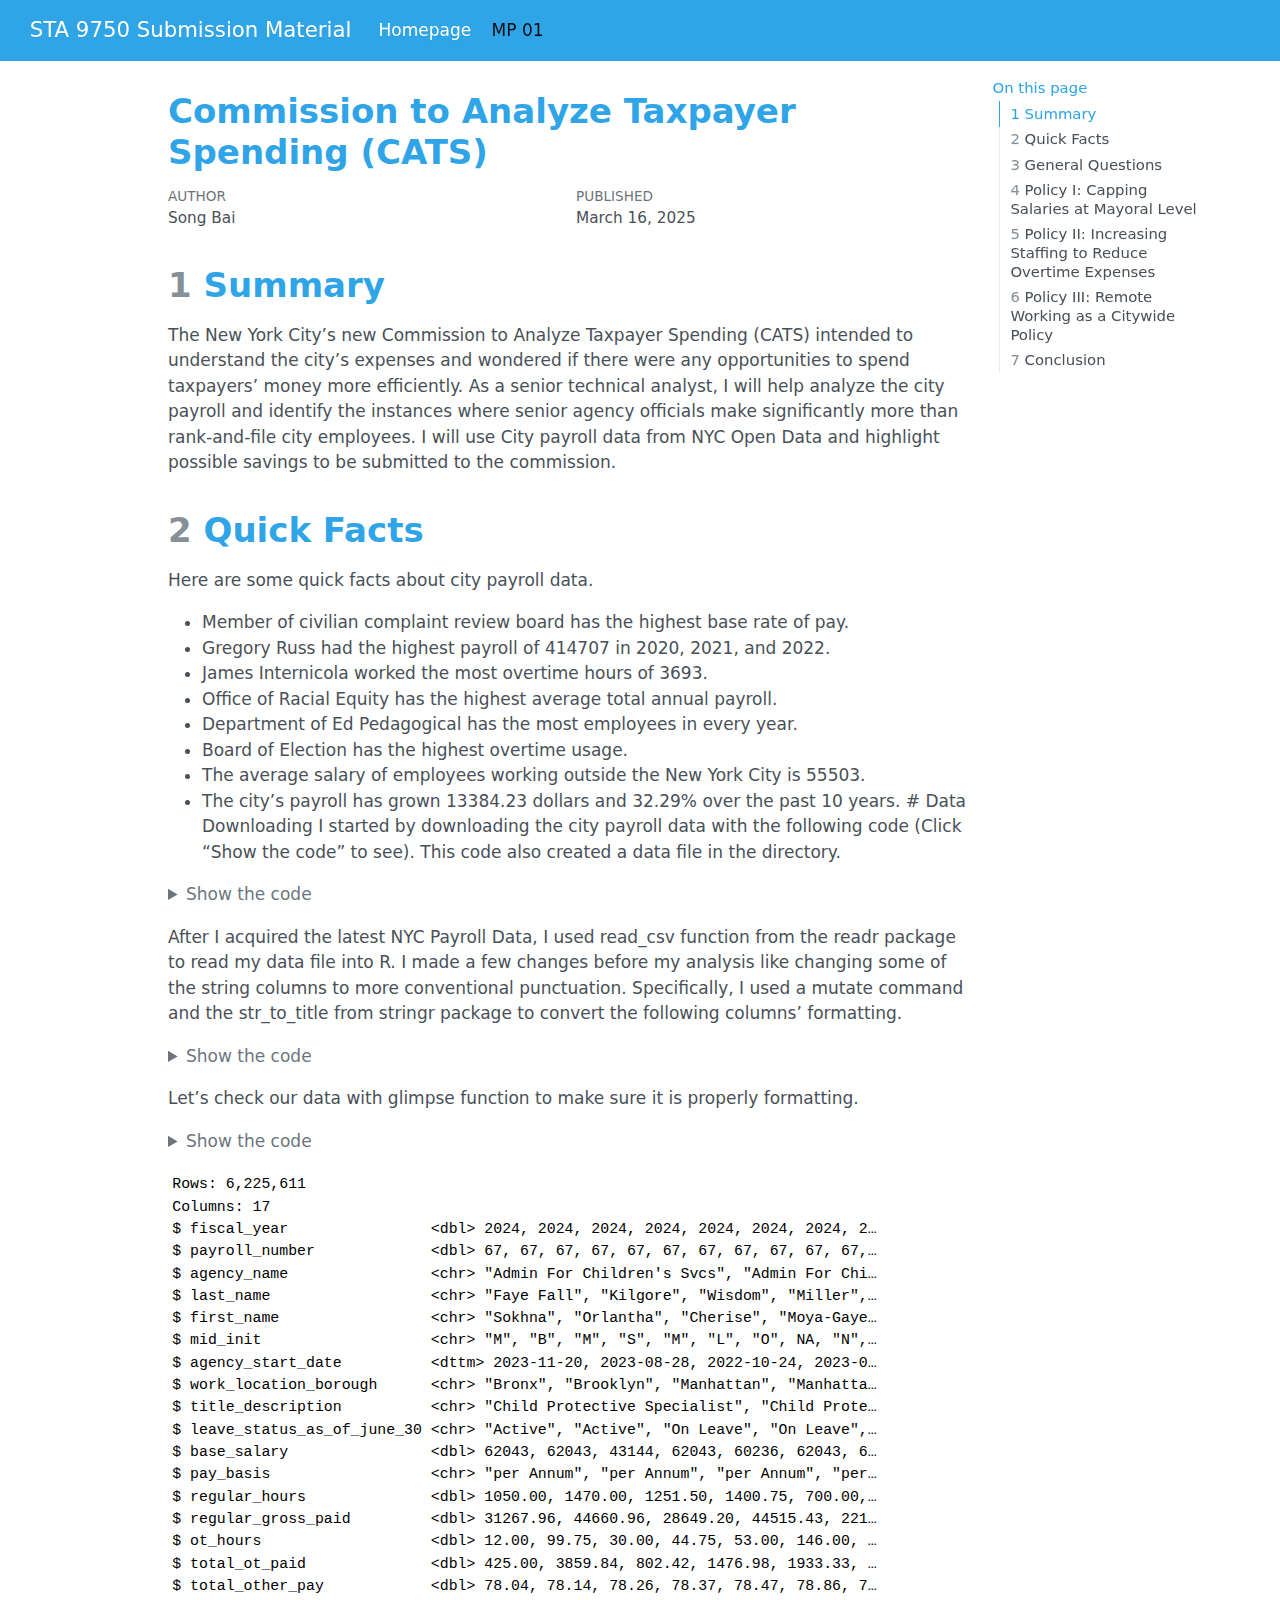
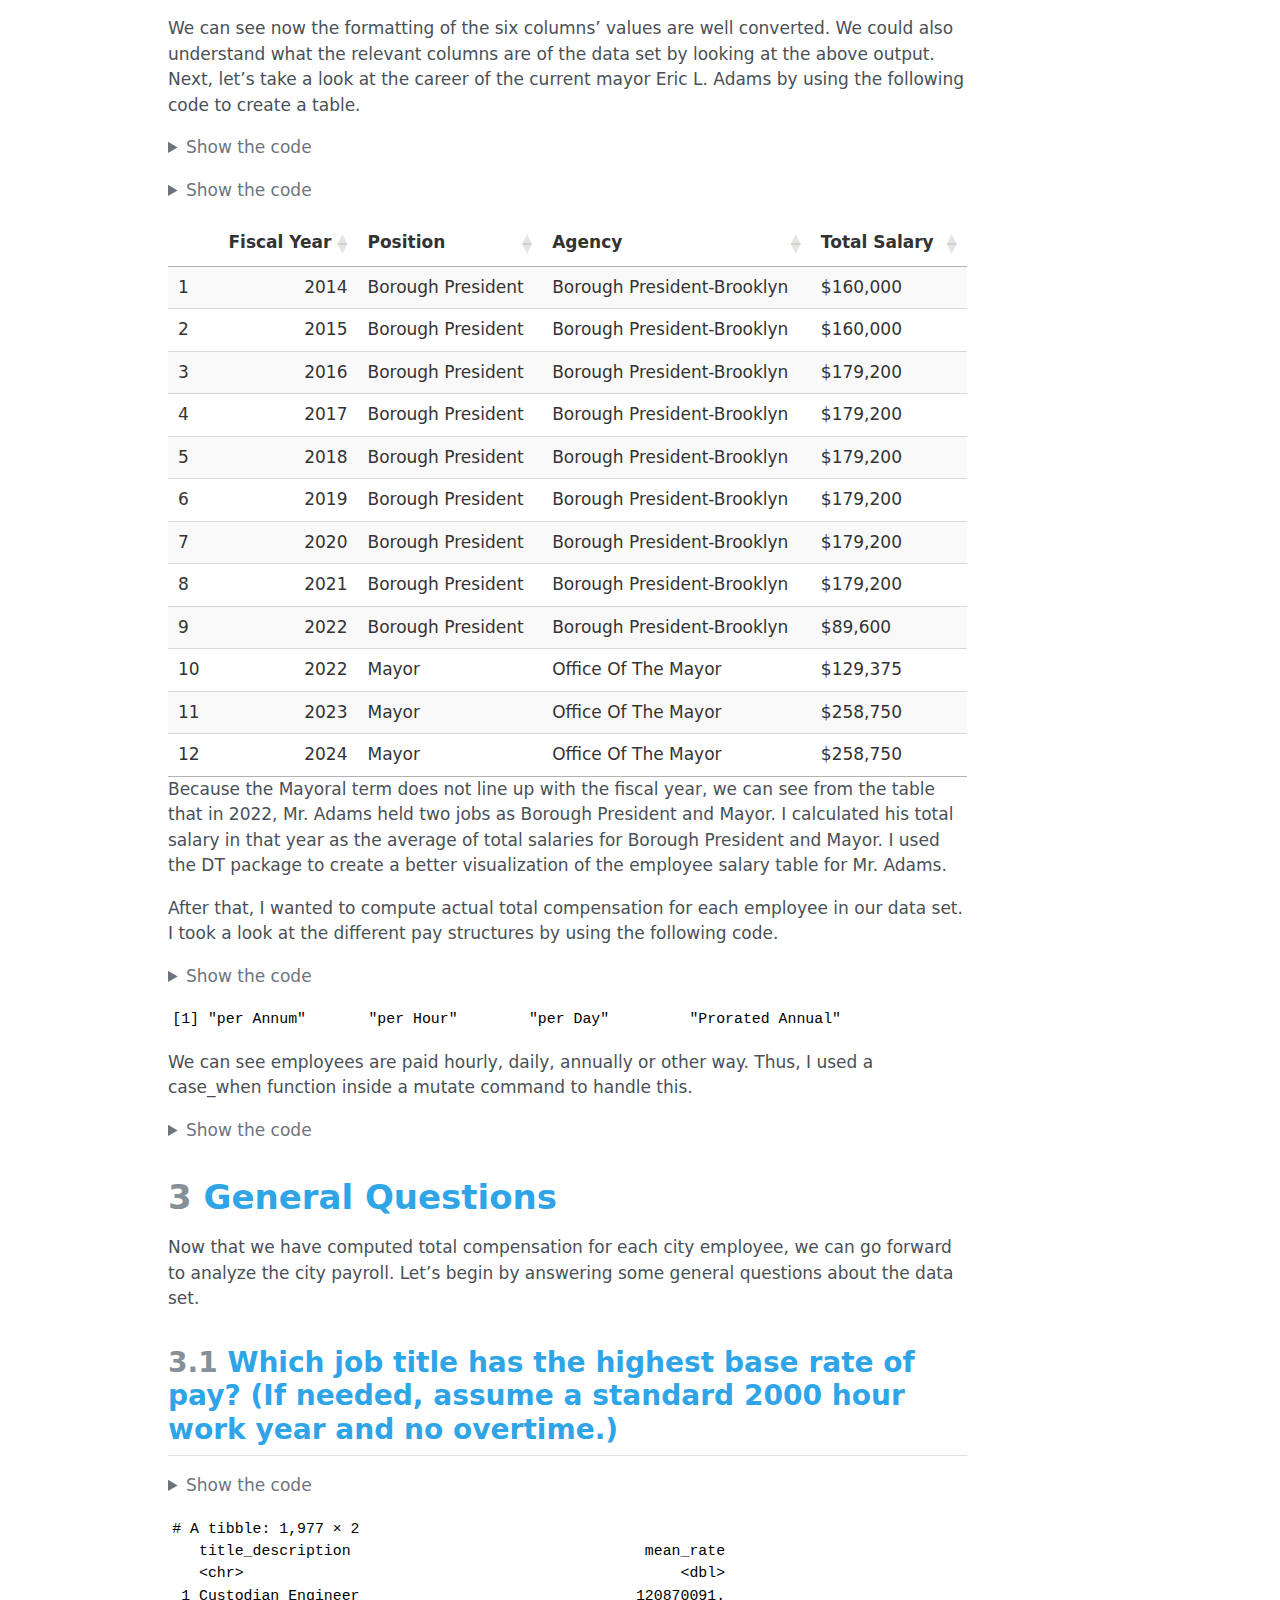
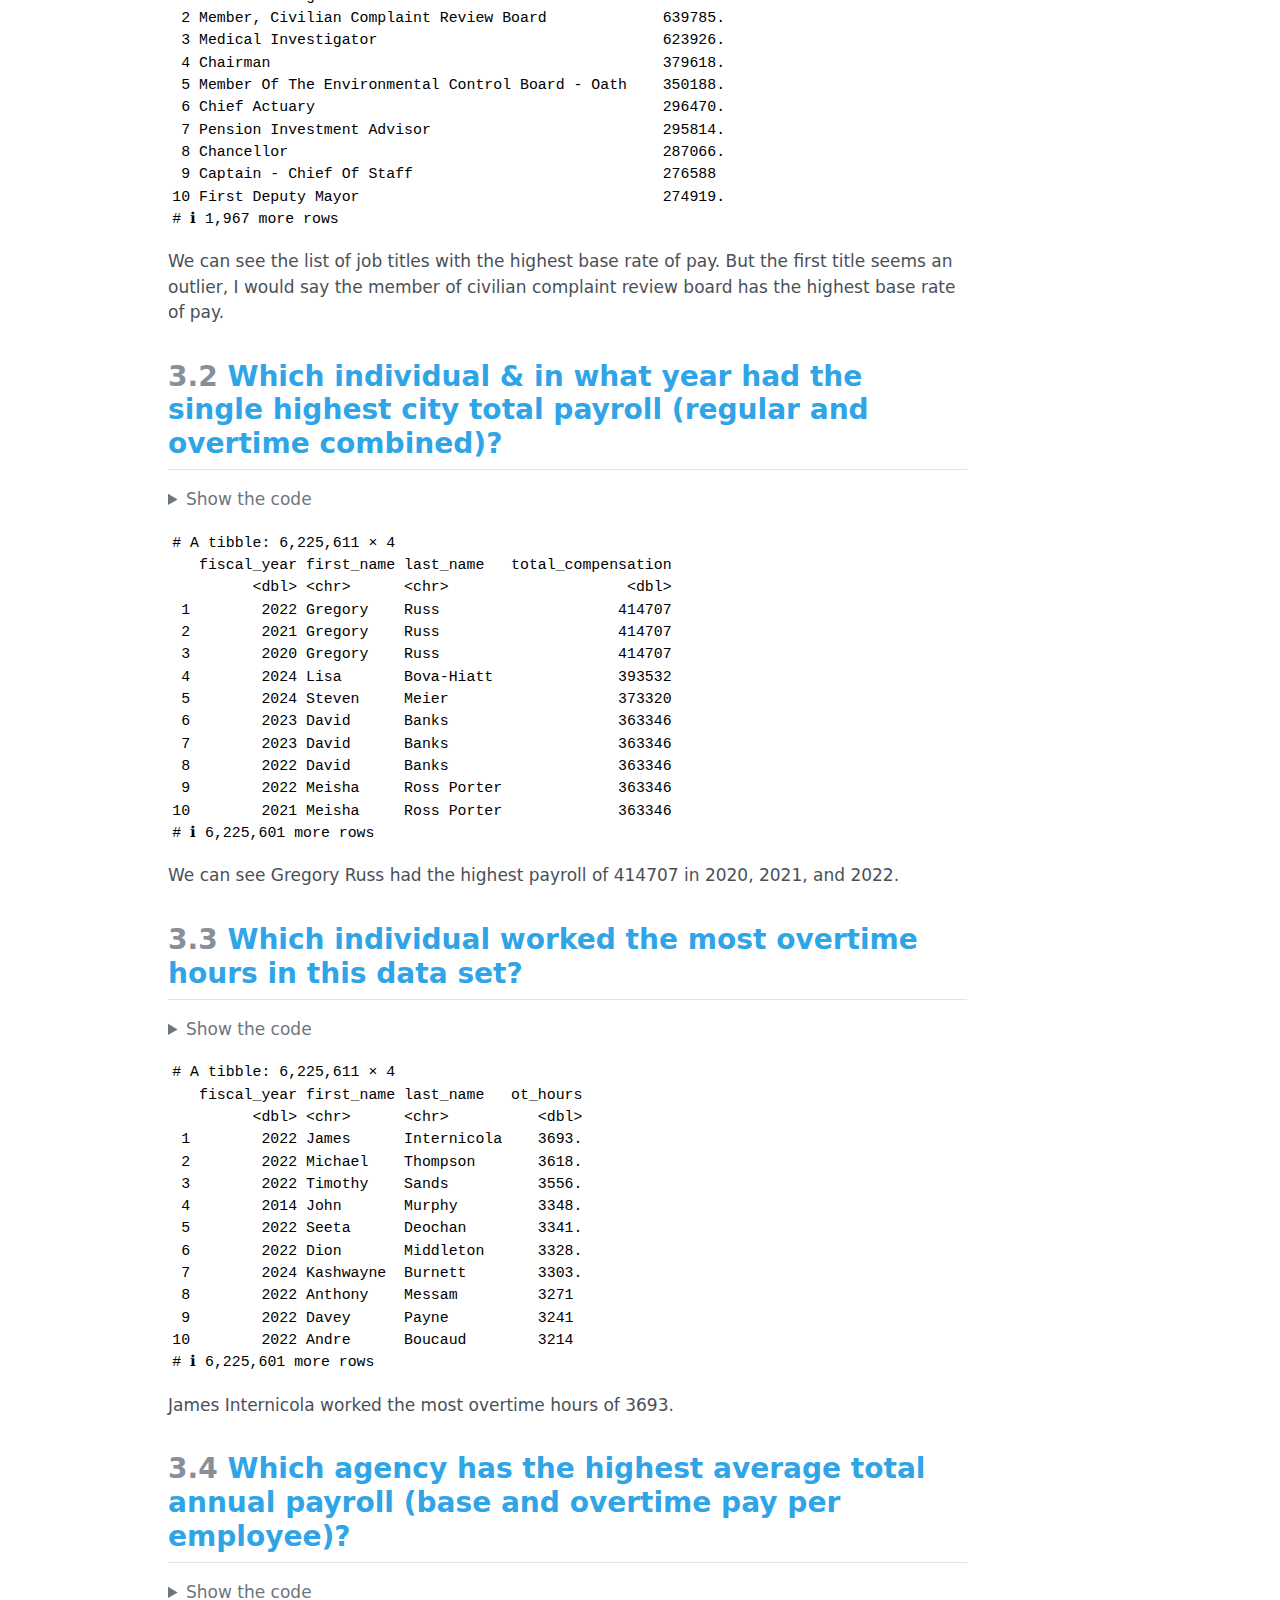
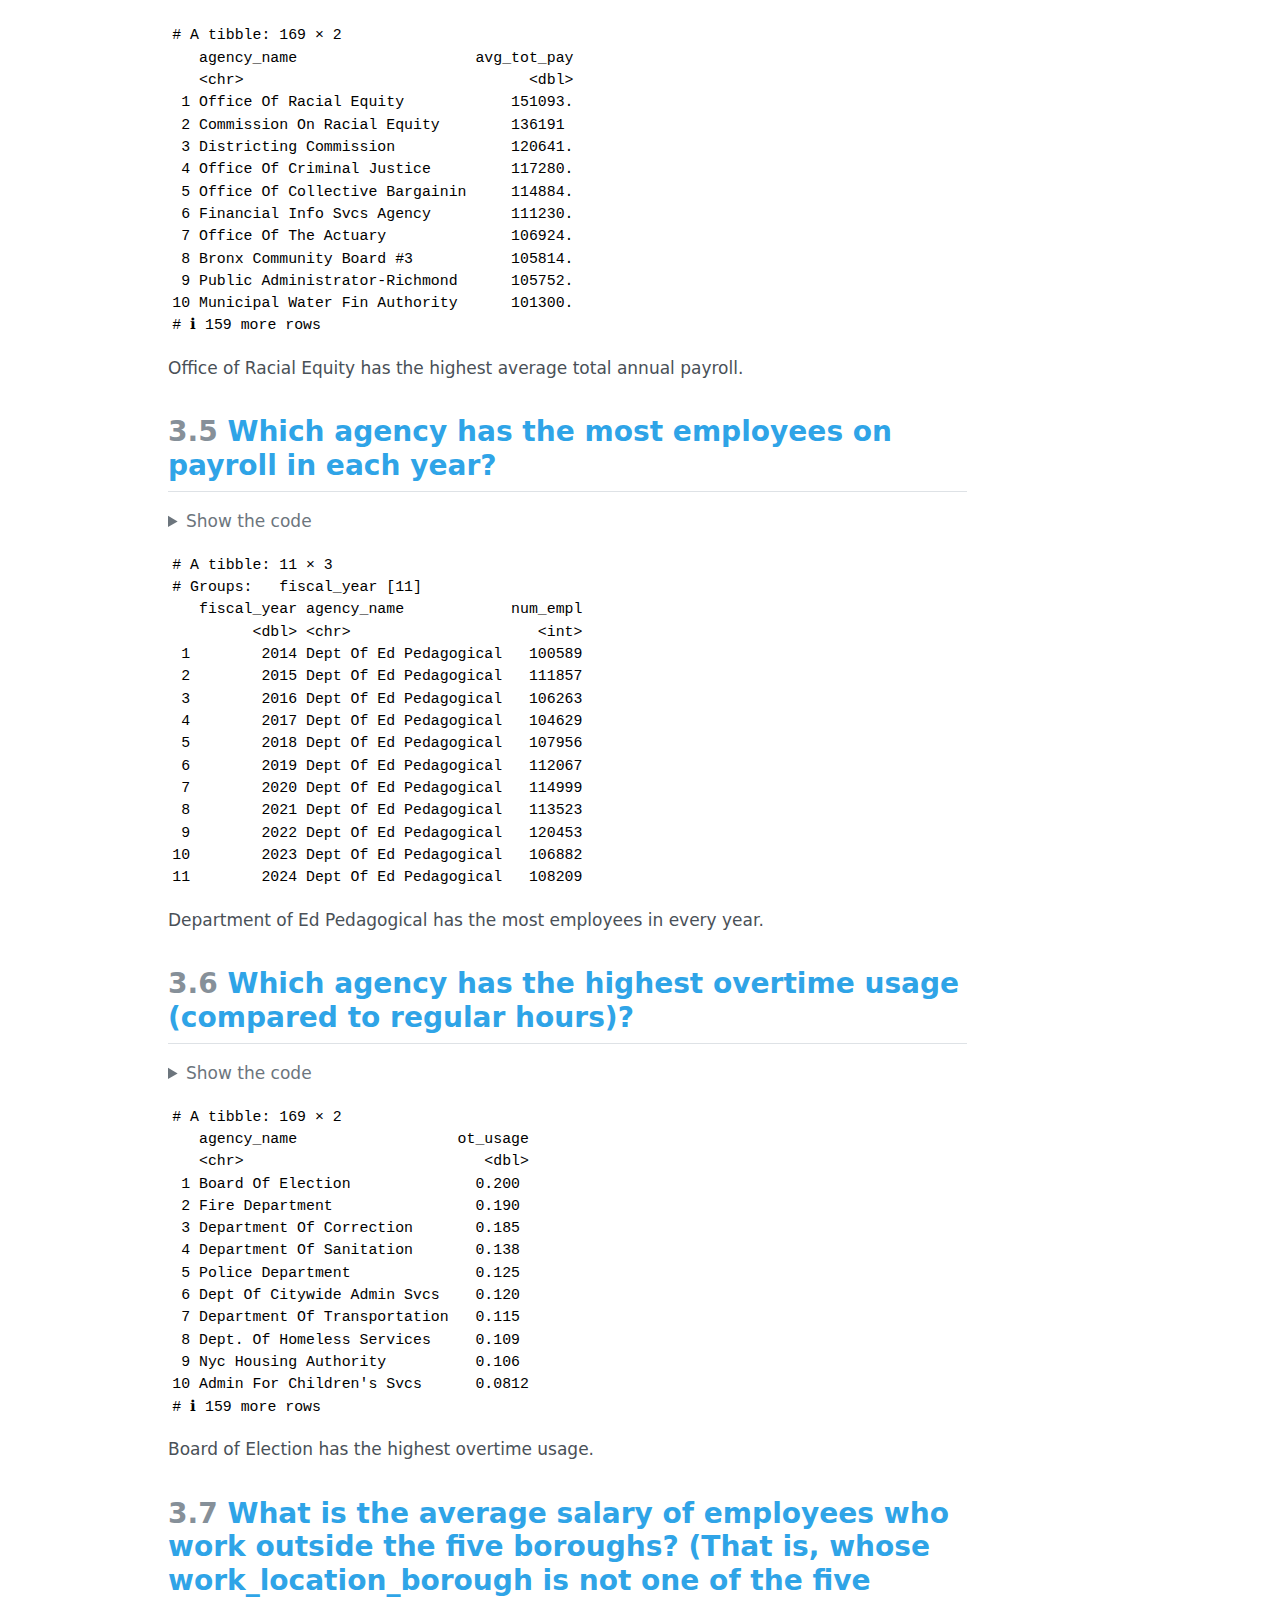
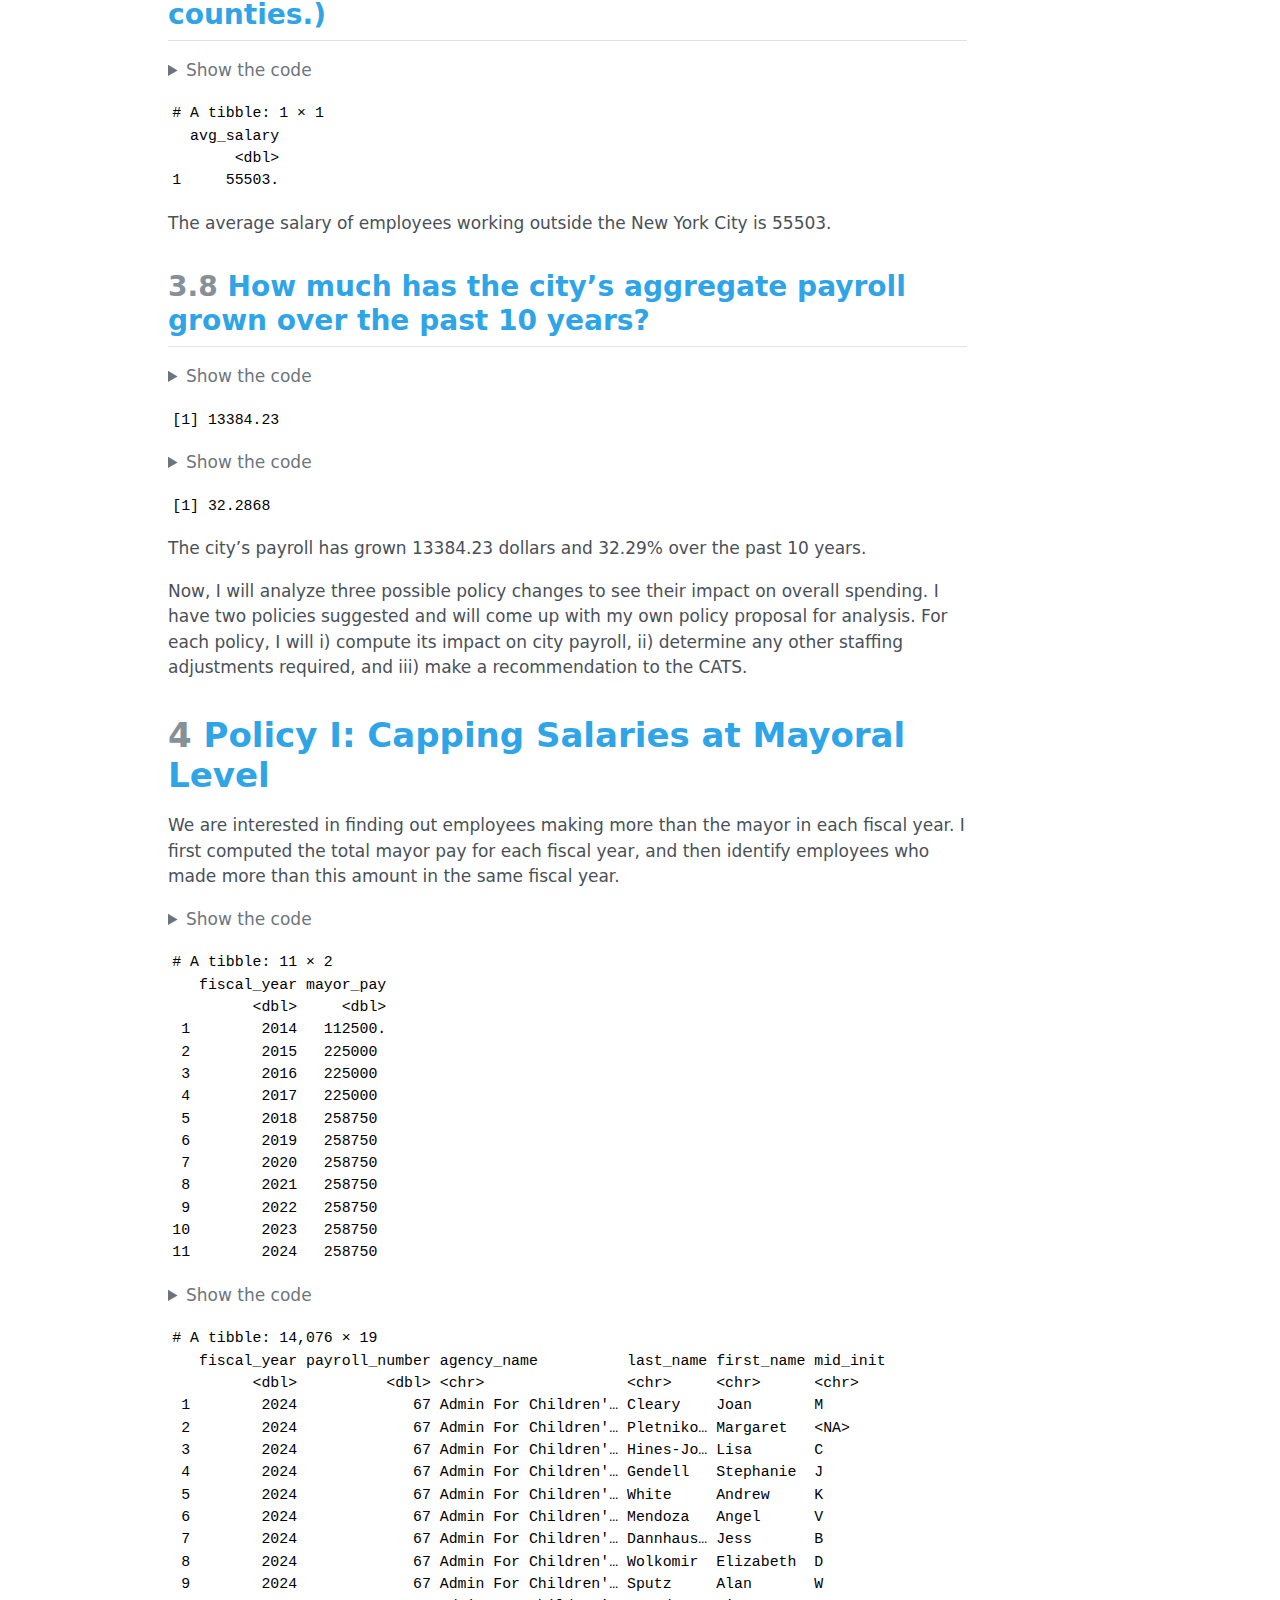
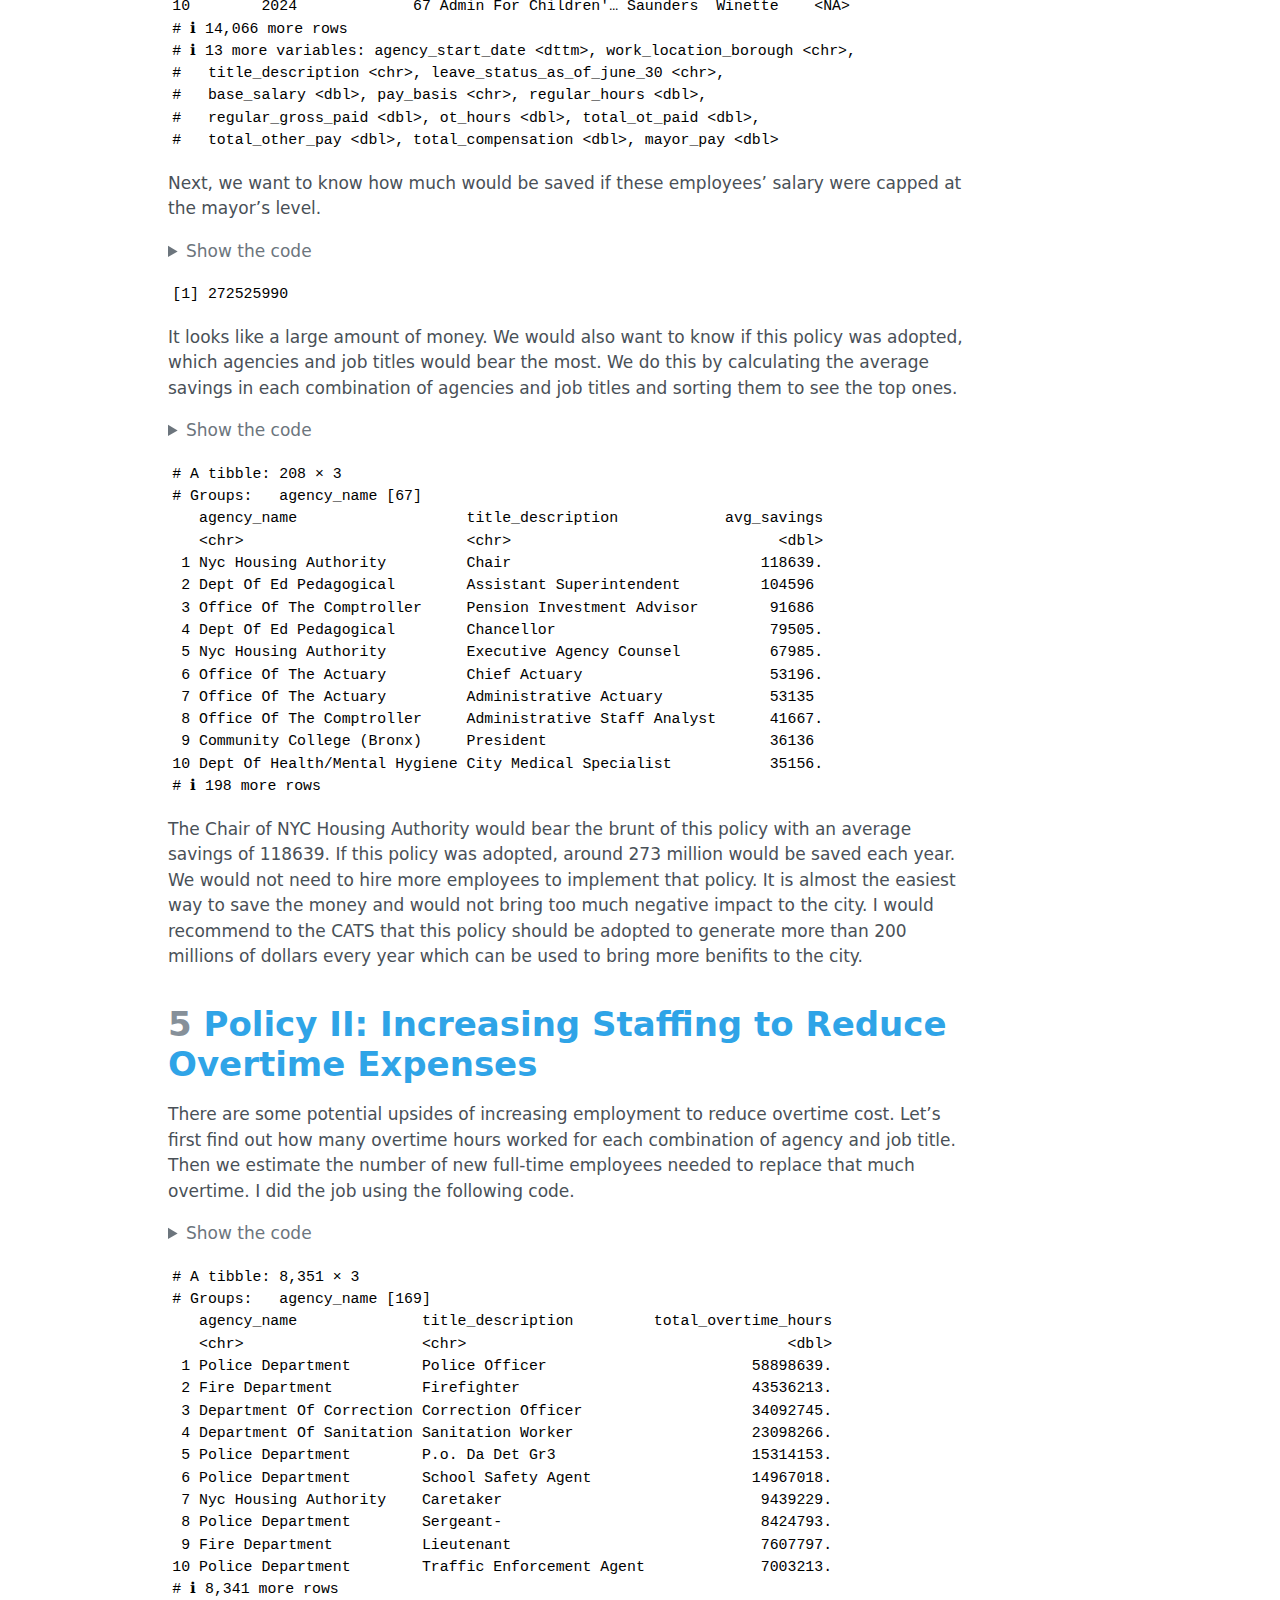
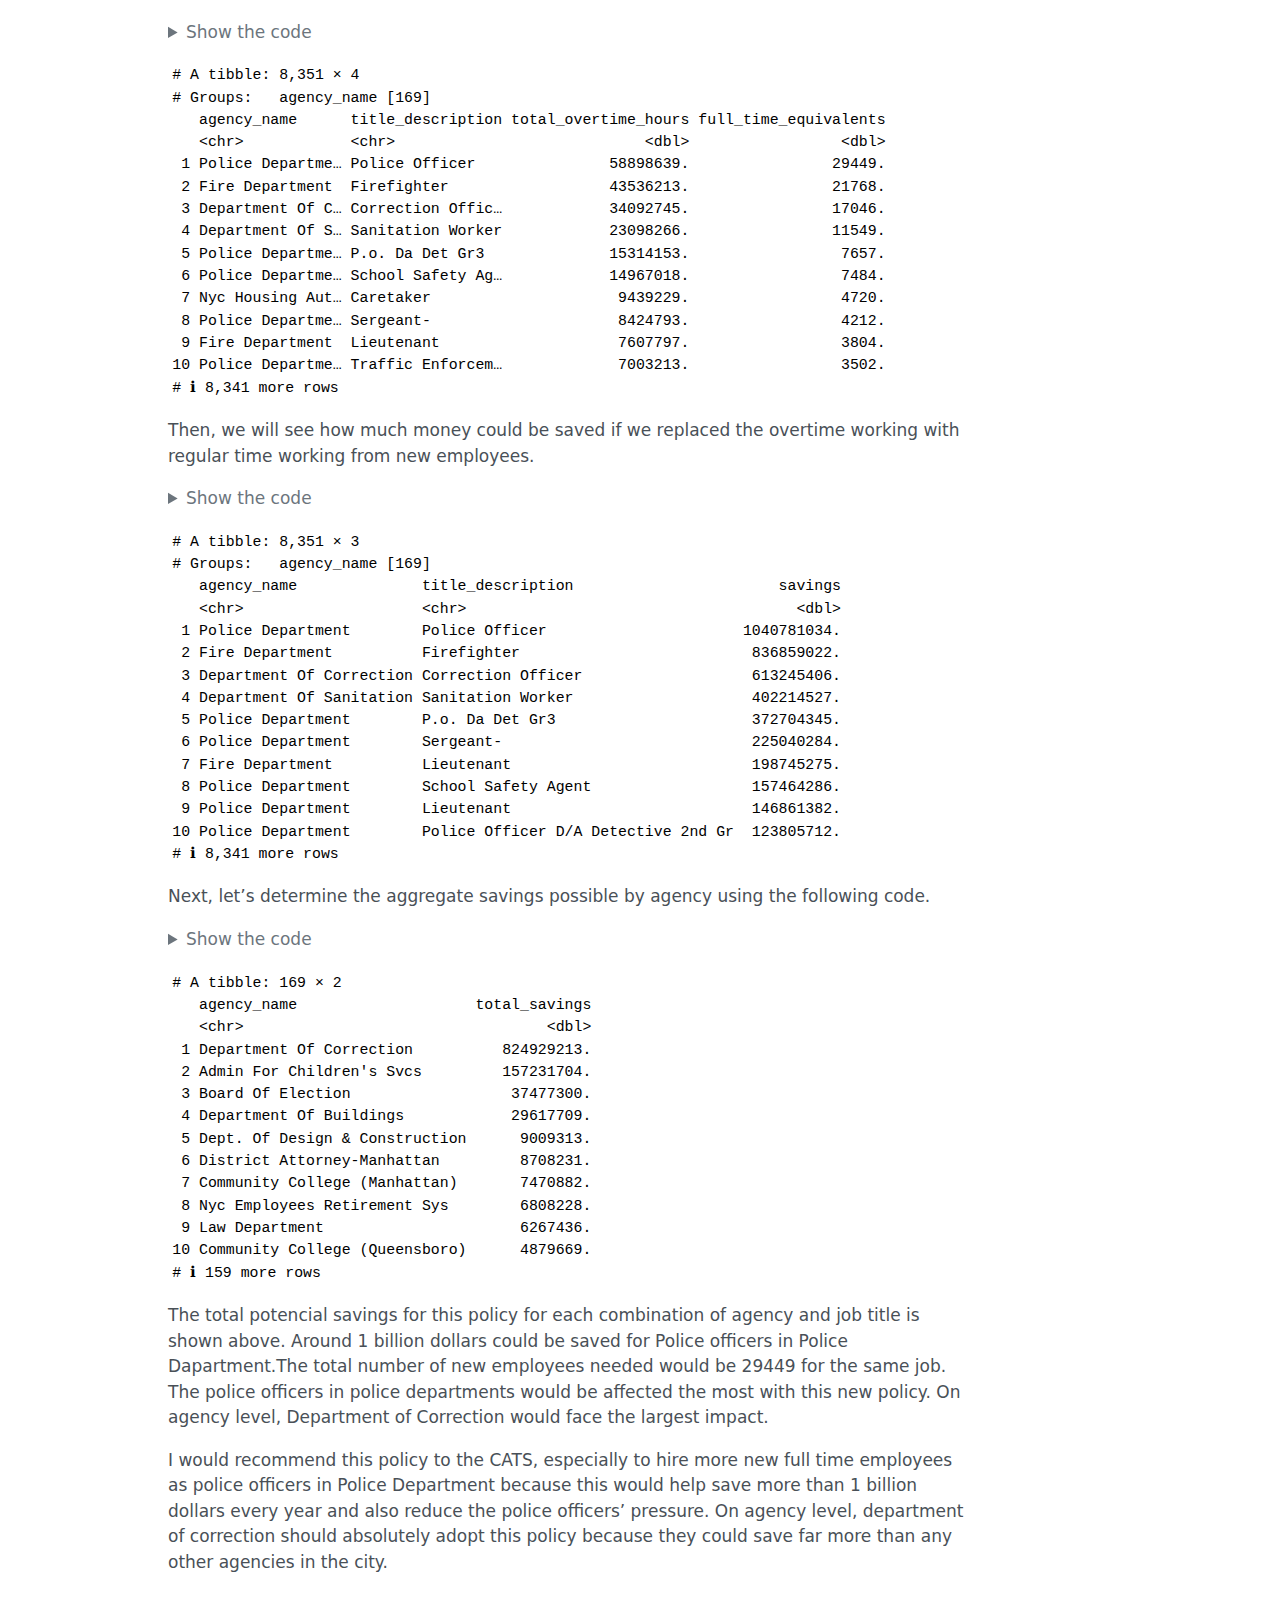
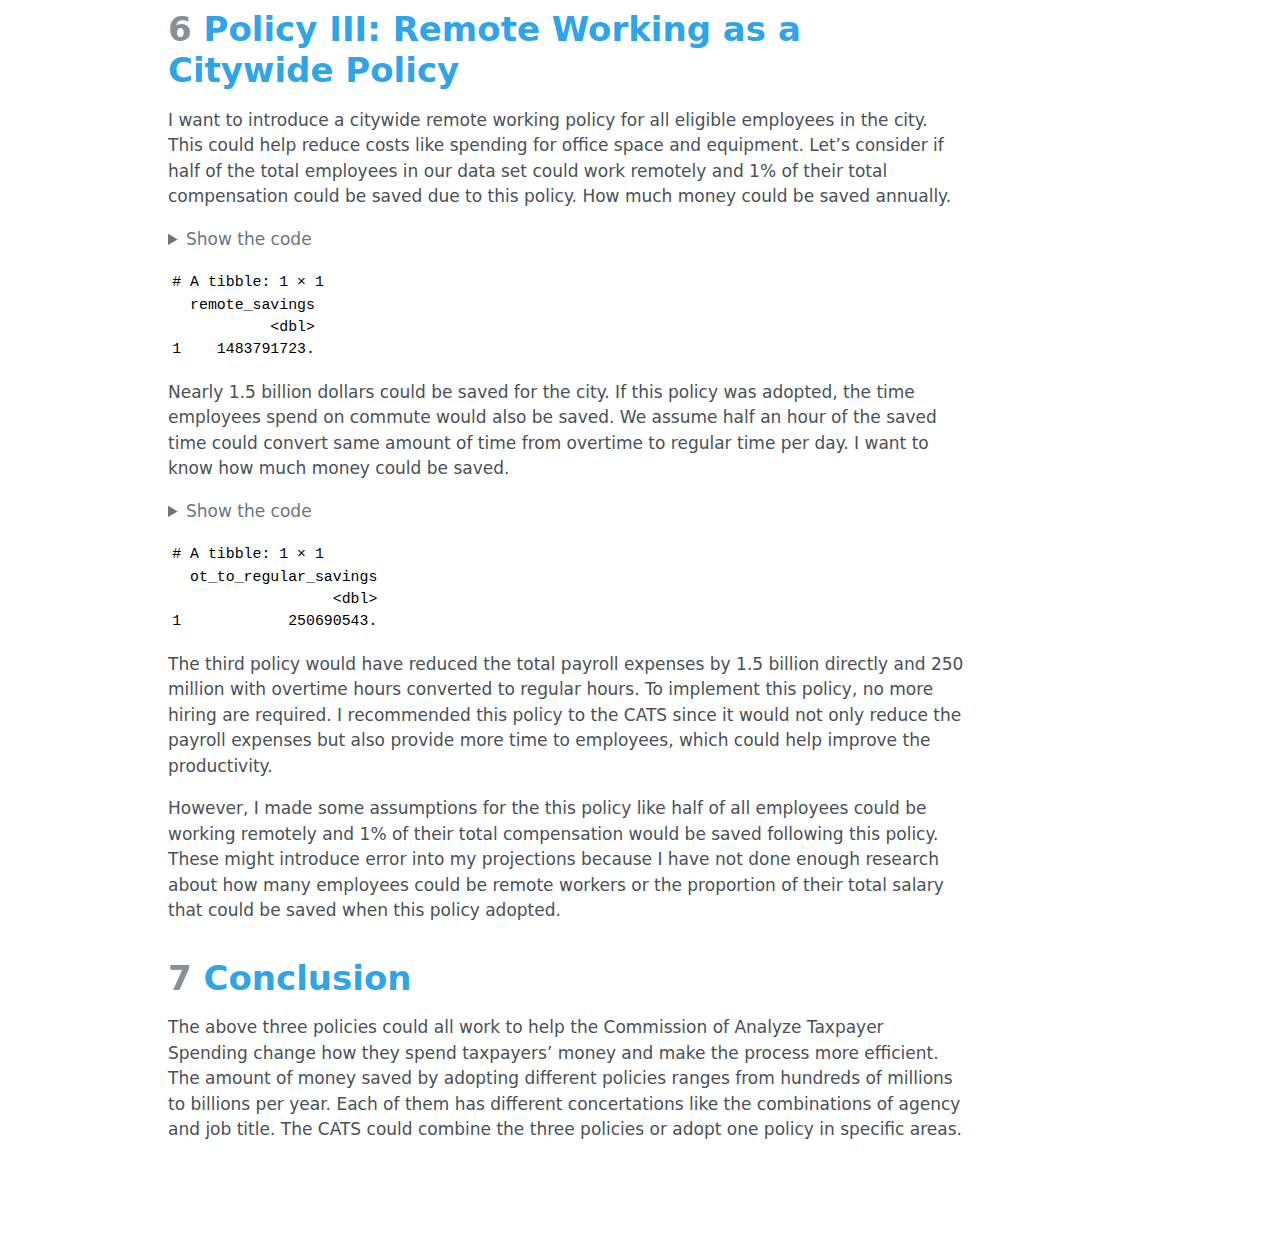
==== commit 8c444129: "2" ====
--- a/docs/mp01.html
+++ b/docs/mp01.html
@@ -133,11 +133,11 @@
           <div class="collapse navbar-collapse" id="navbarCollapse">
             <ul class="navbar-nav navbar-nav-scroll me-auto">
   <li class="nav-item">
-    <a class="nav-link" href="././index.html"> 
+    <a class="nav-link" href="./index.html"> 
 <span class="menu-text">Homepage</span></a>
   </li>  
   <li class="nav-item">
-    <a class="nav-link" href="././mp01.html"> 
+    <a class="nav-link active" href="./mp01.html" aria-current="page"> 
 <span class="menu-text">MP 01</span></a>
   </li>  
 </ul>
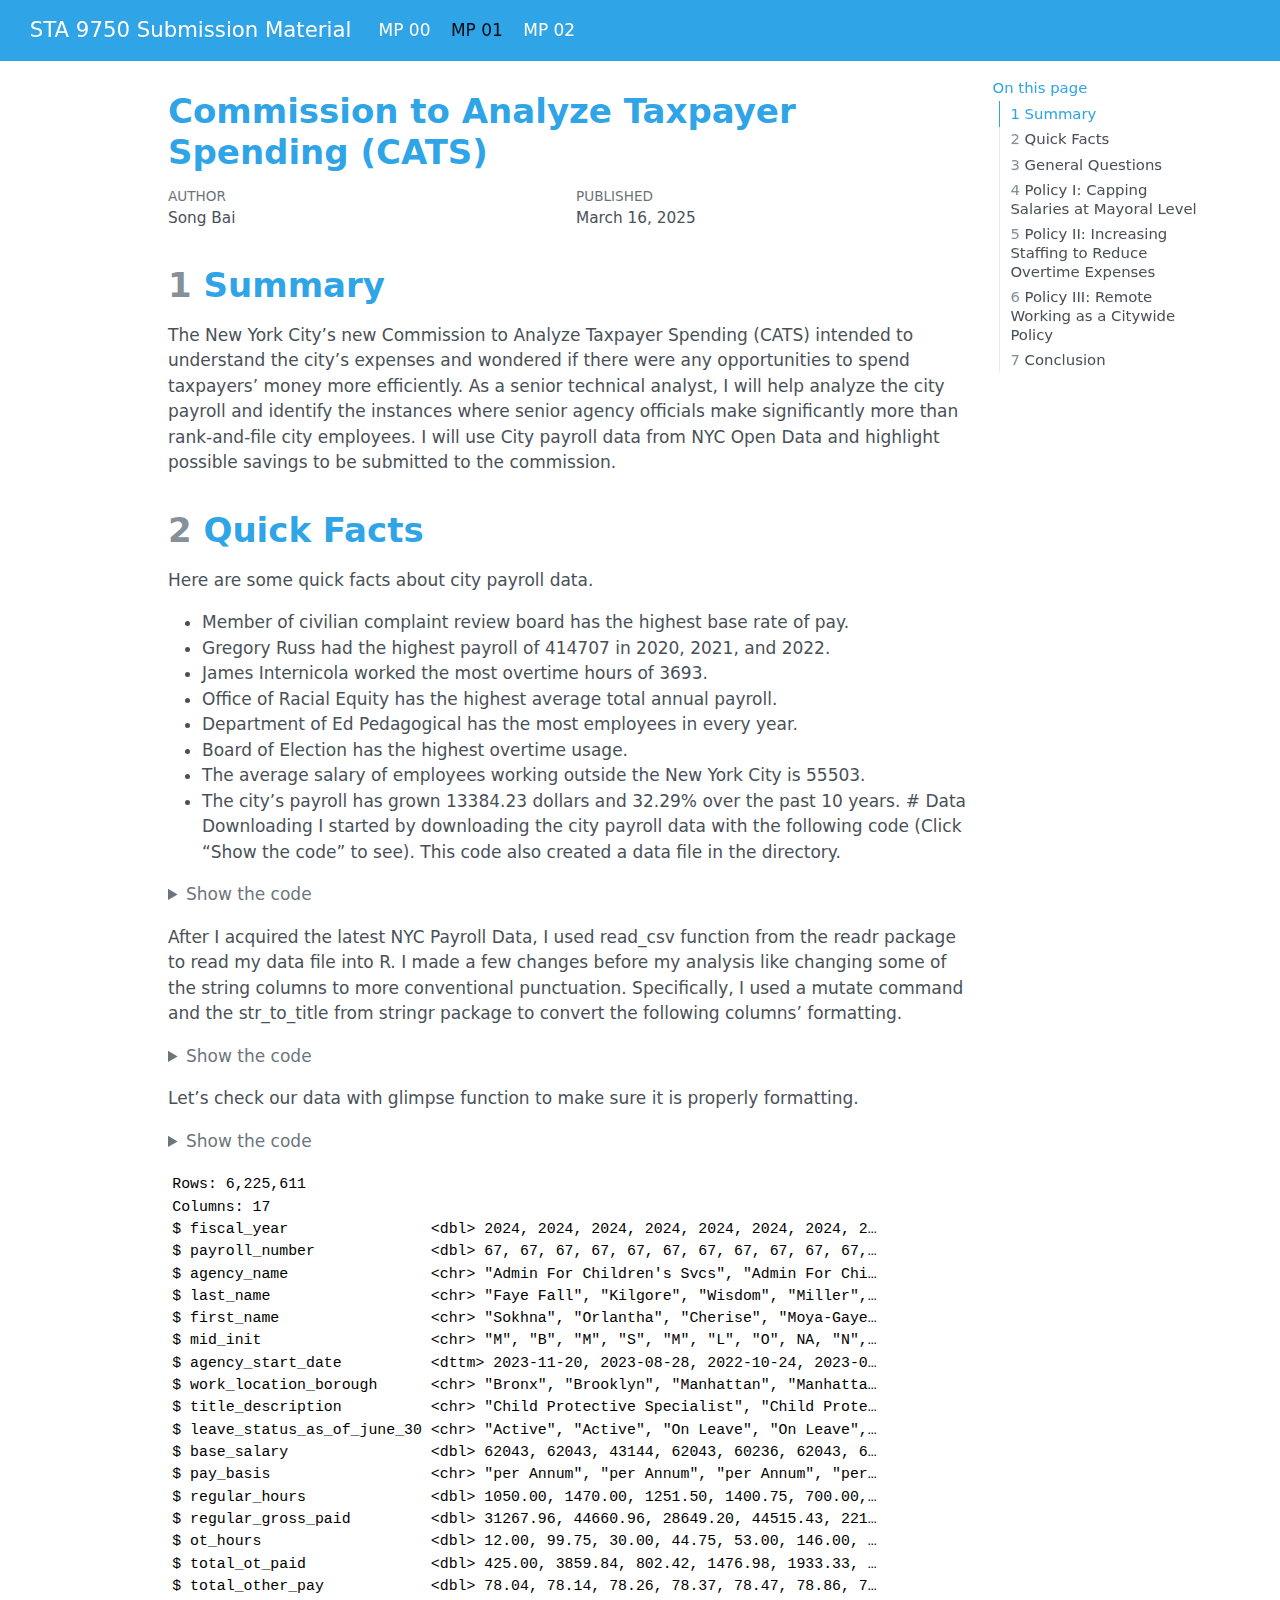
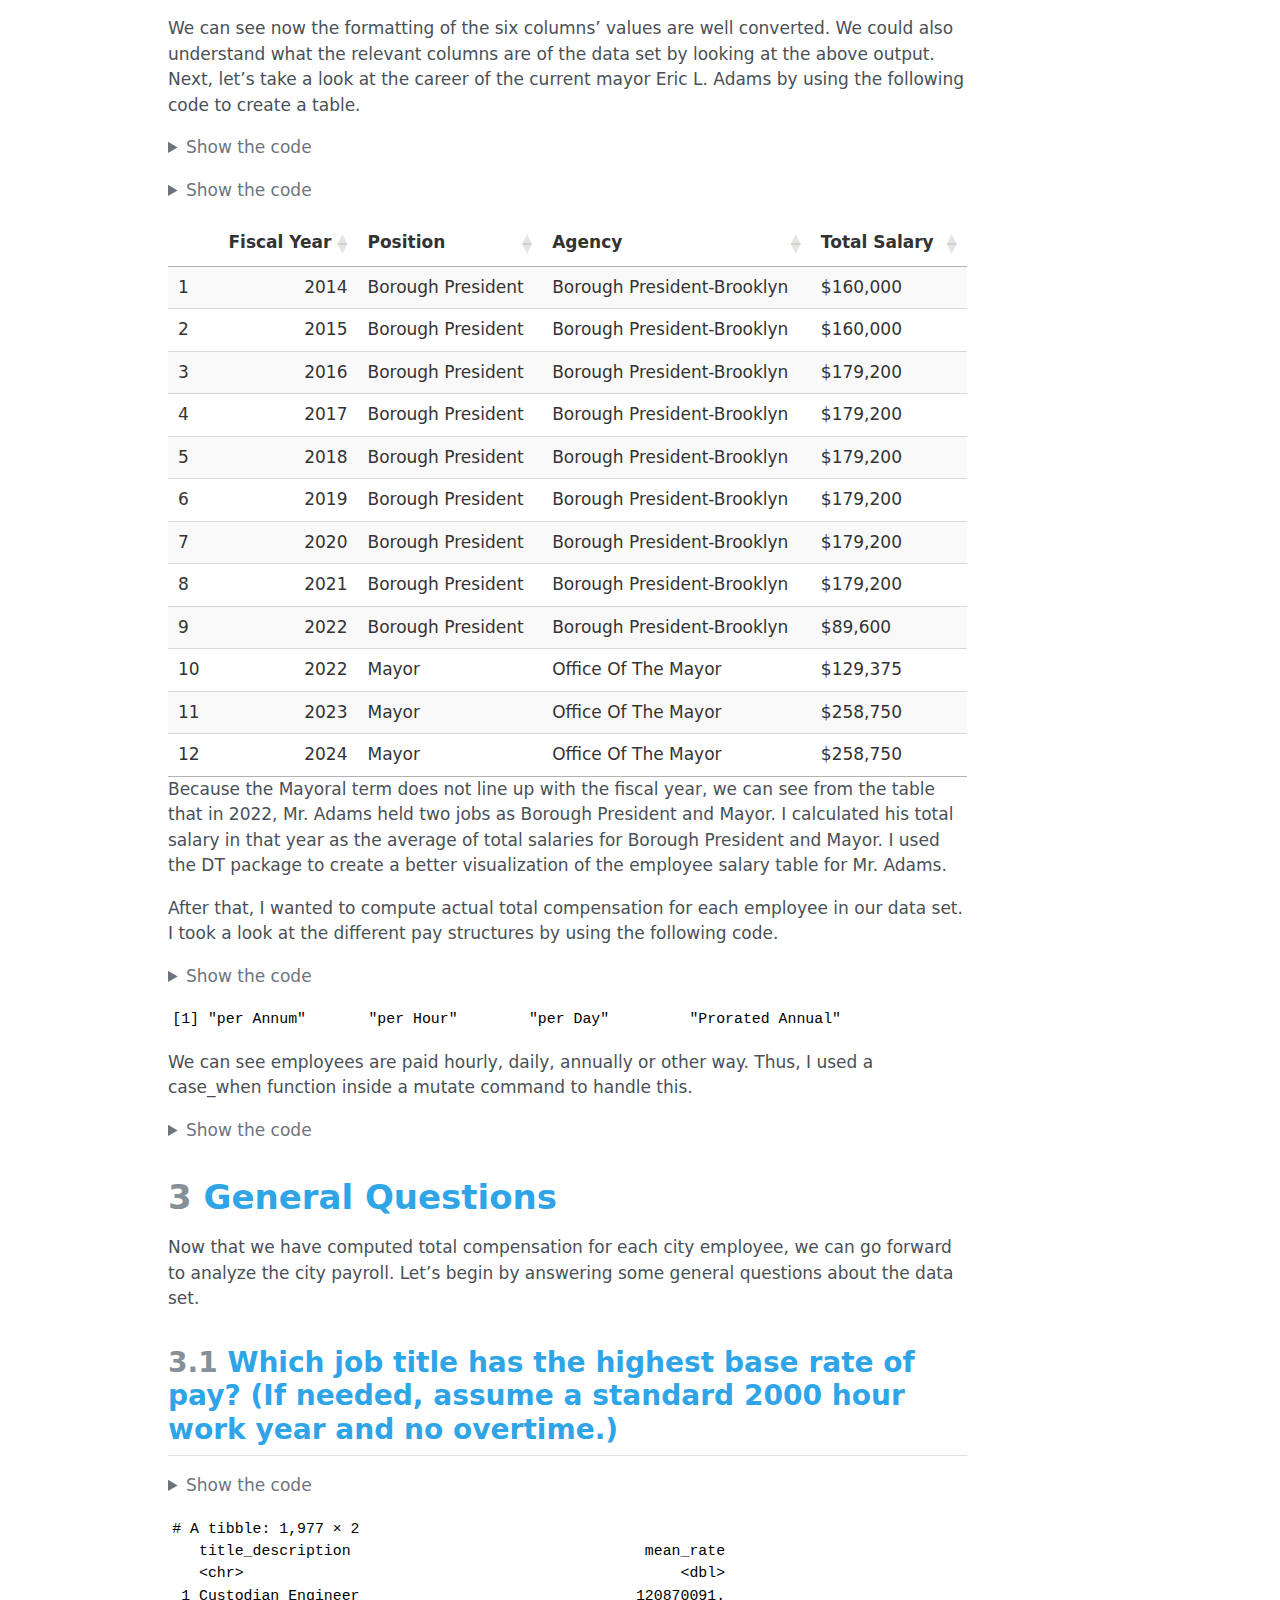
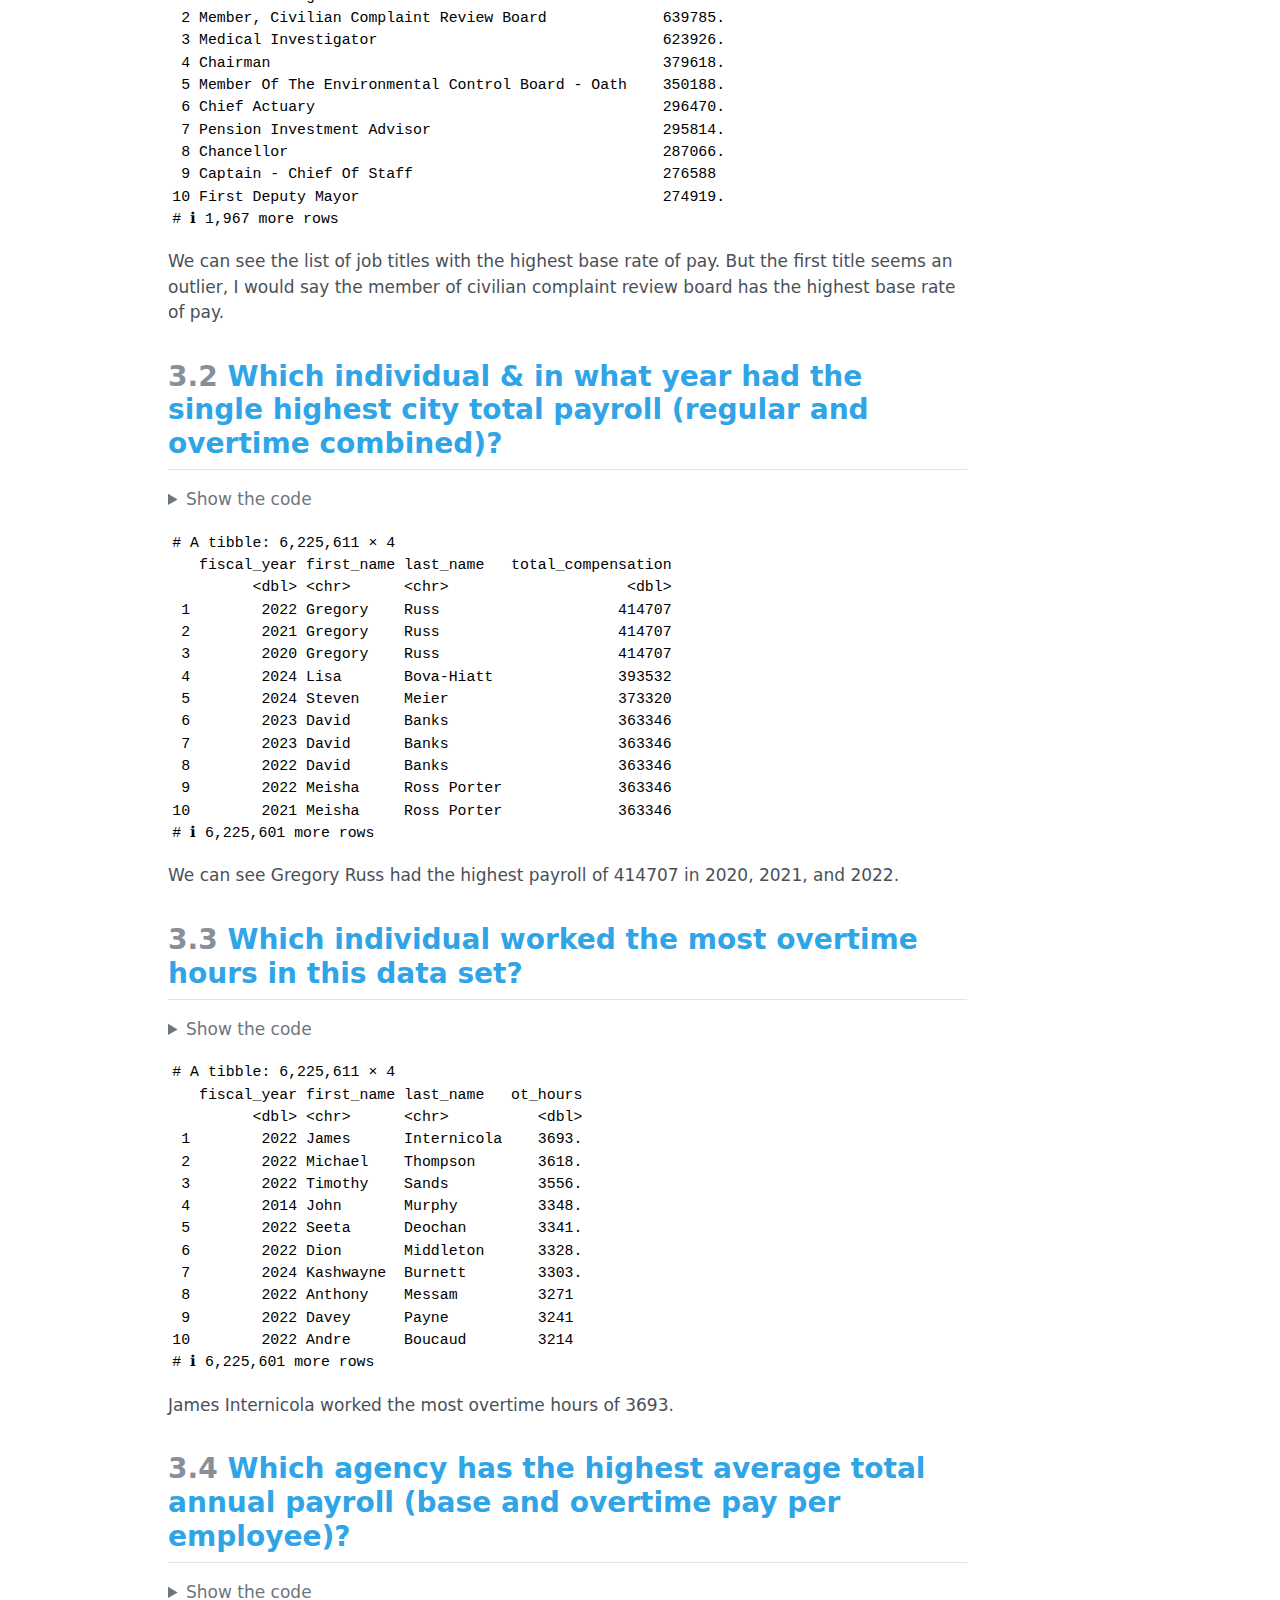
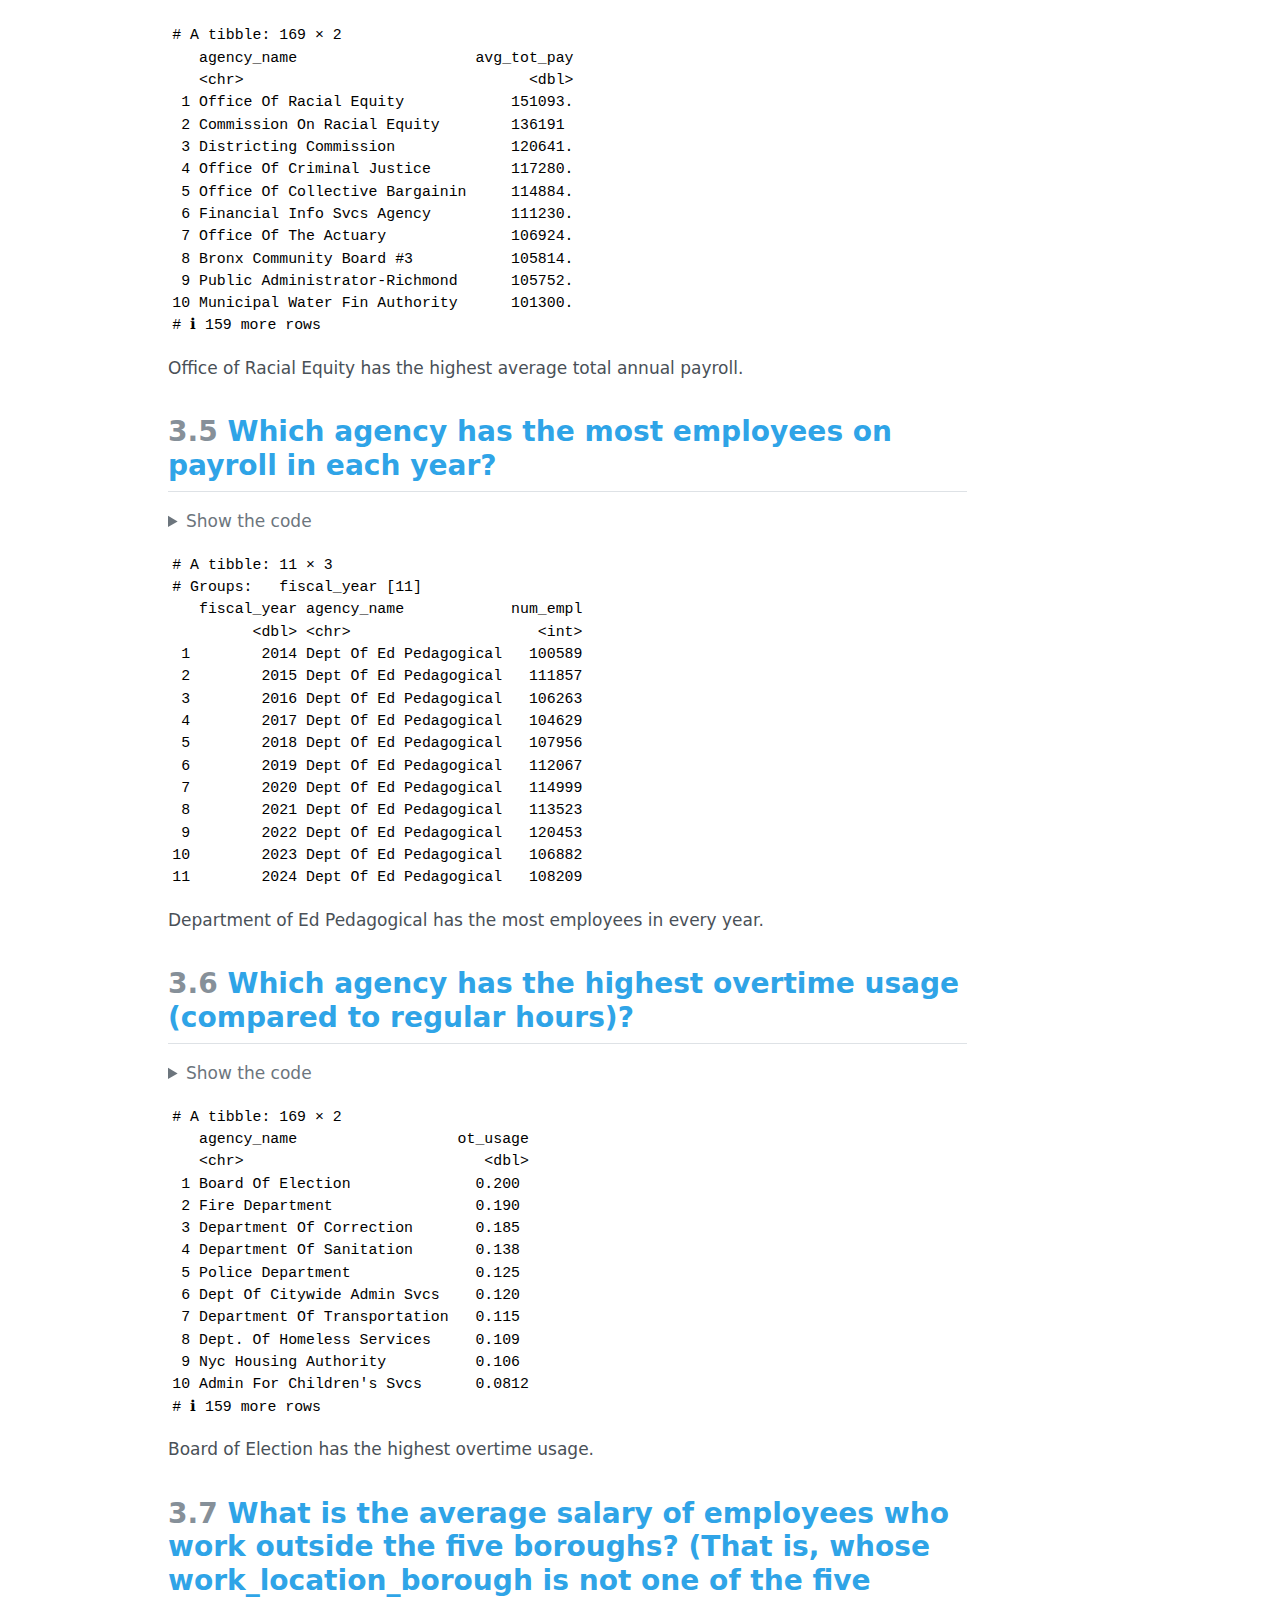
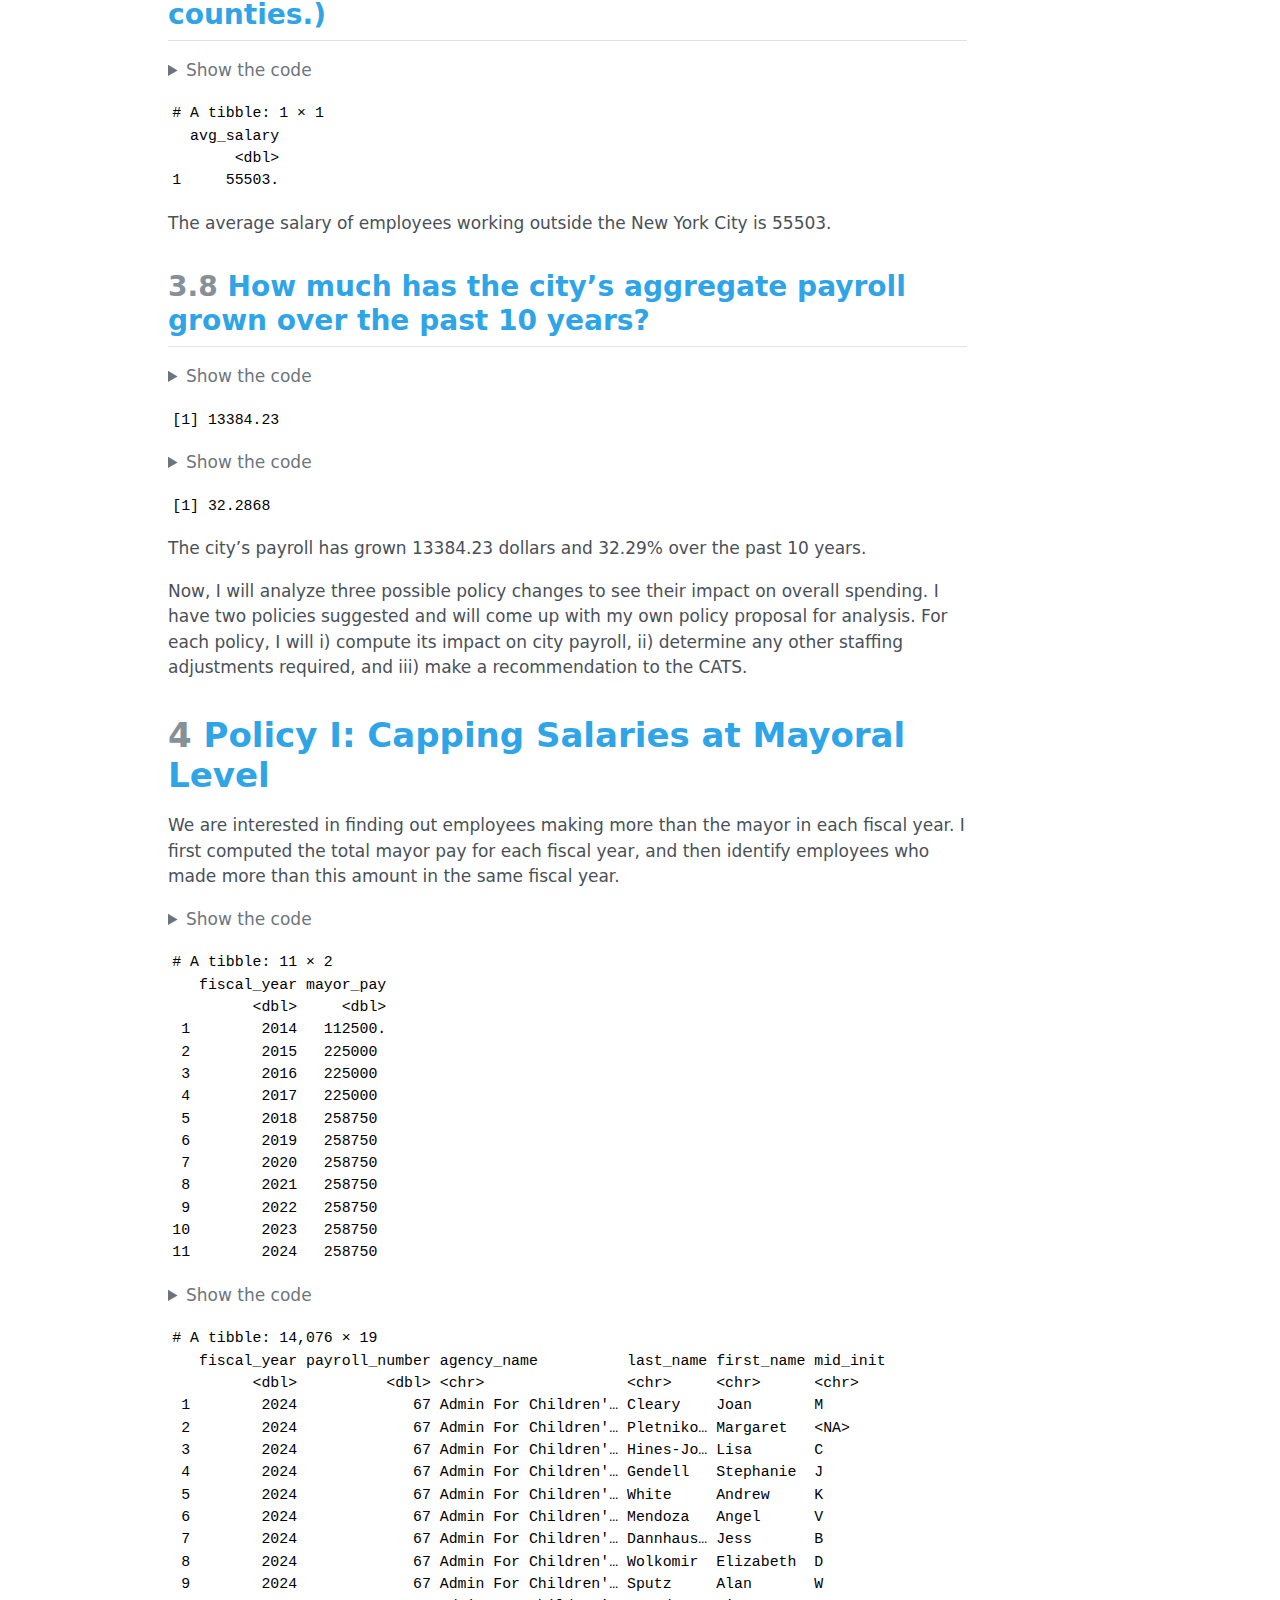
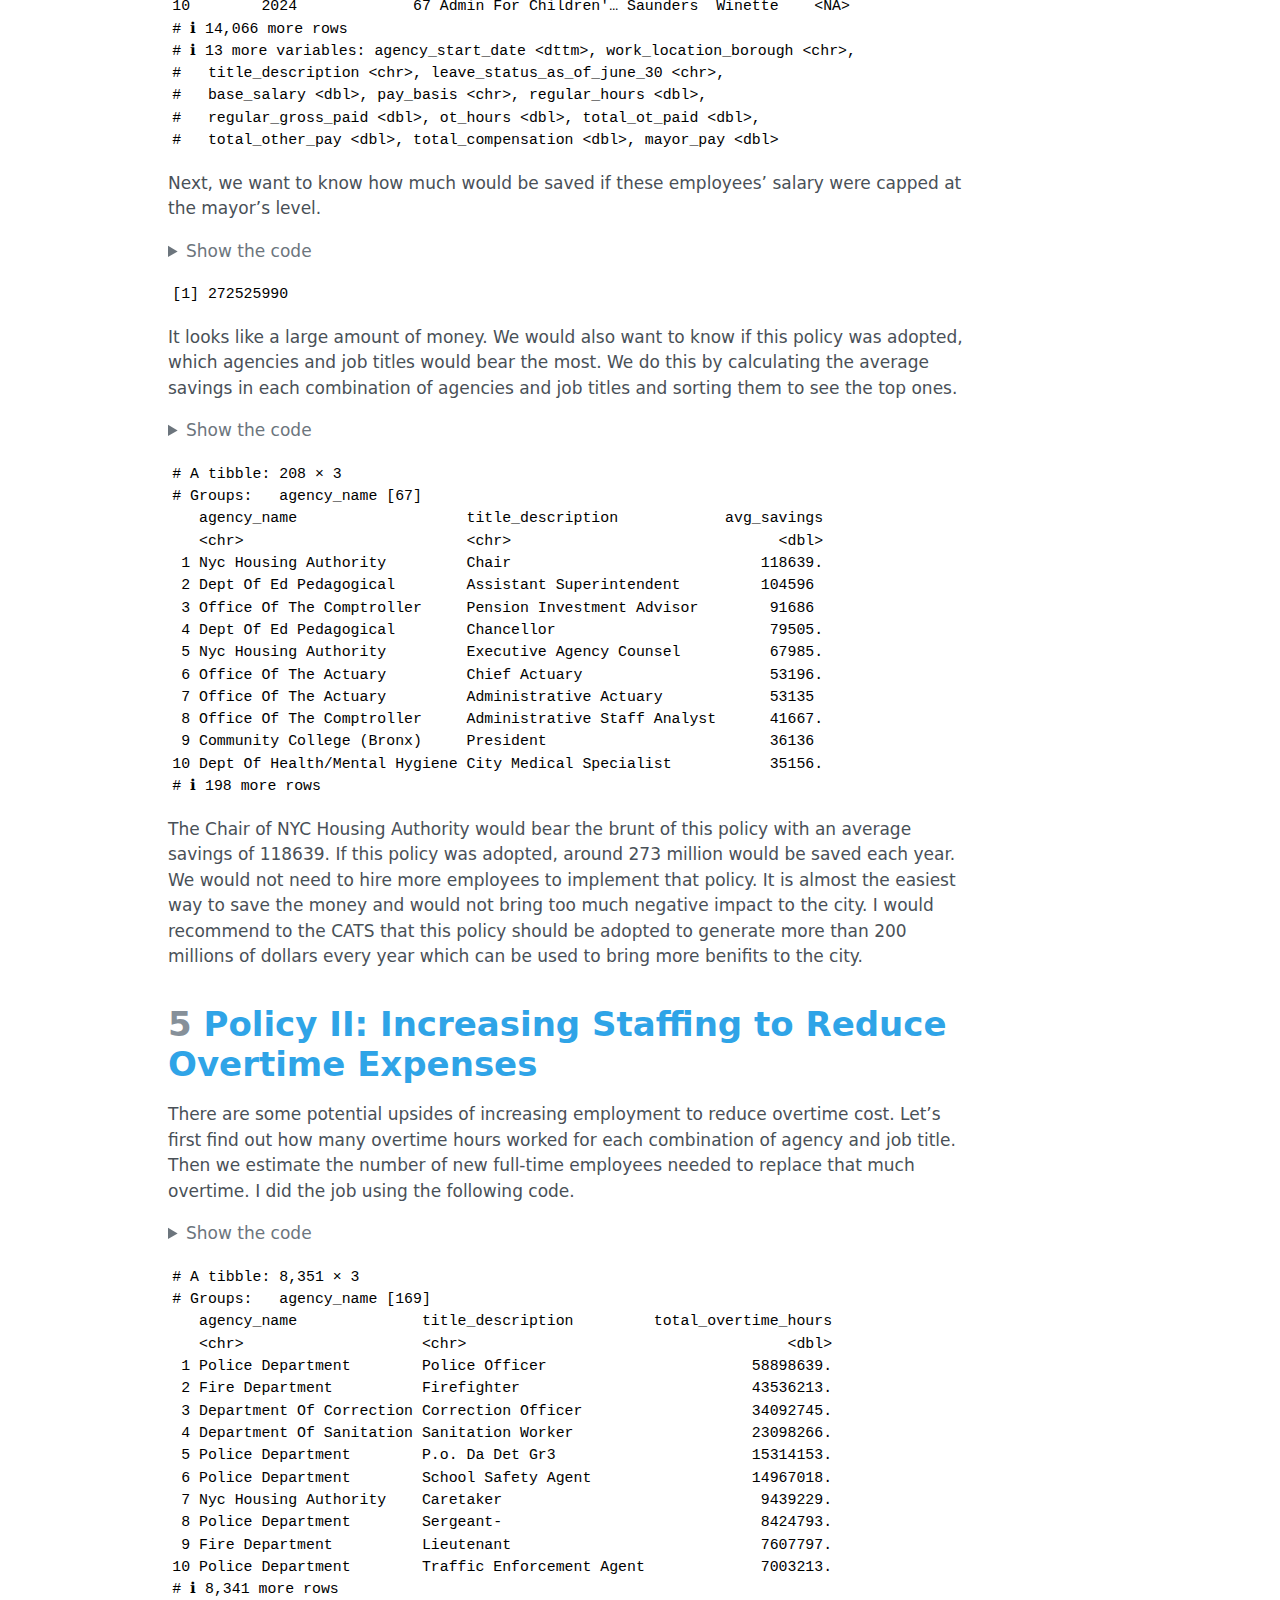
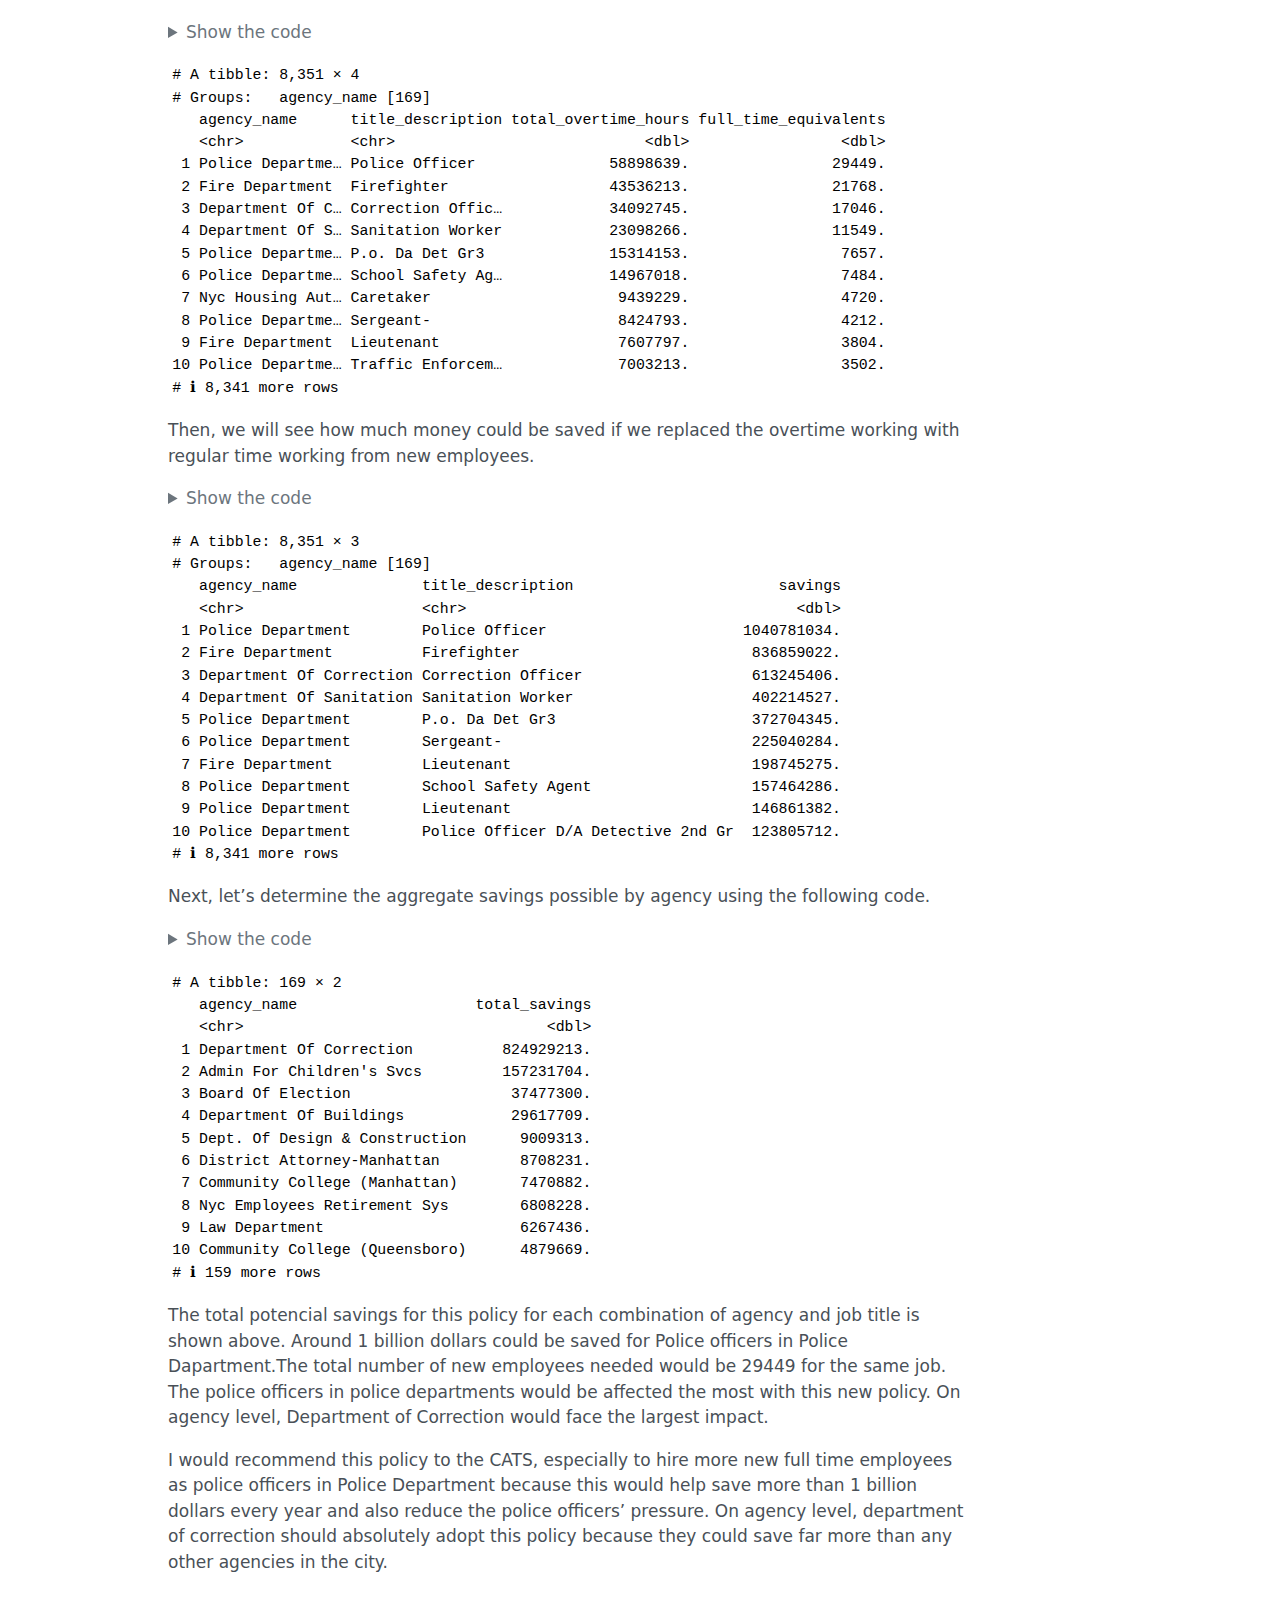
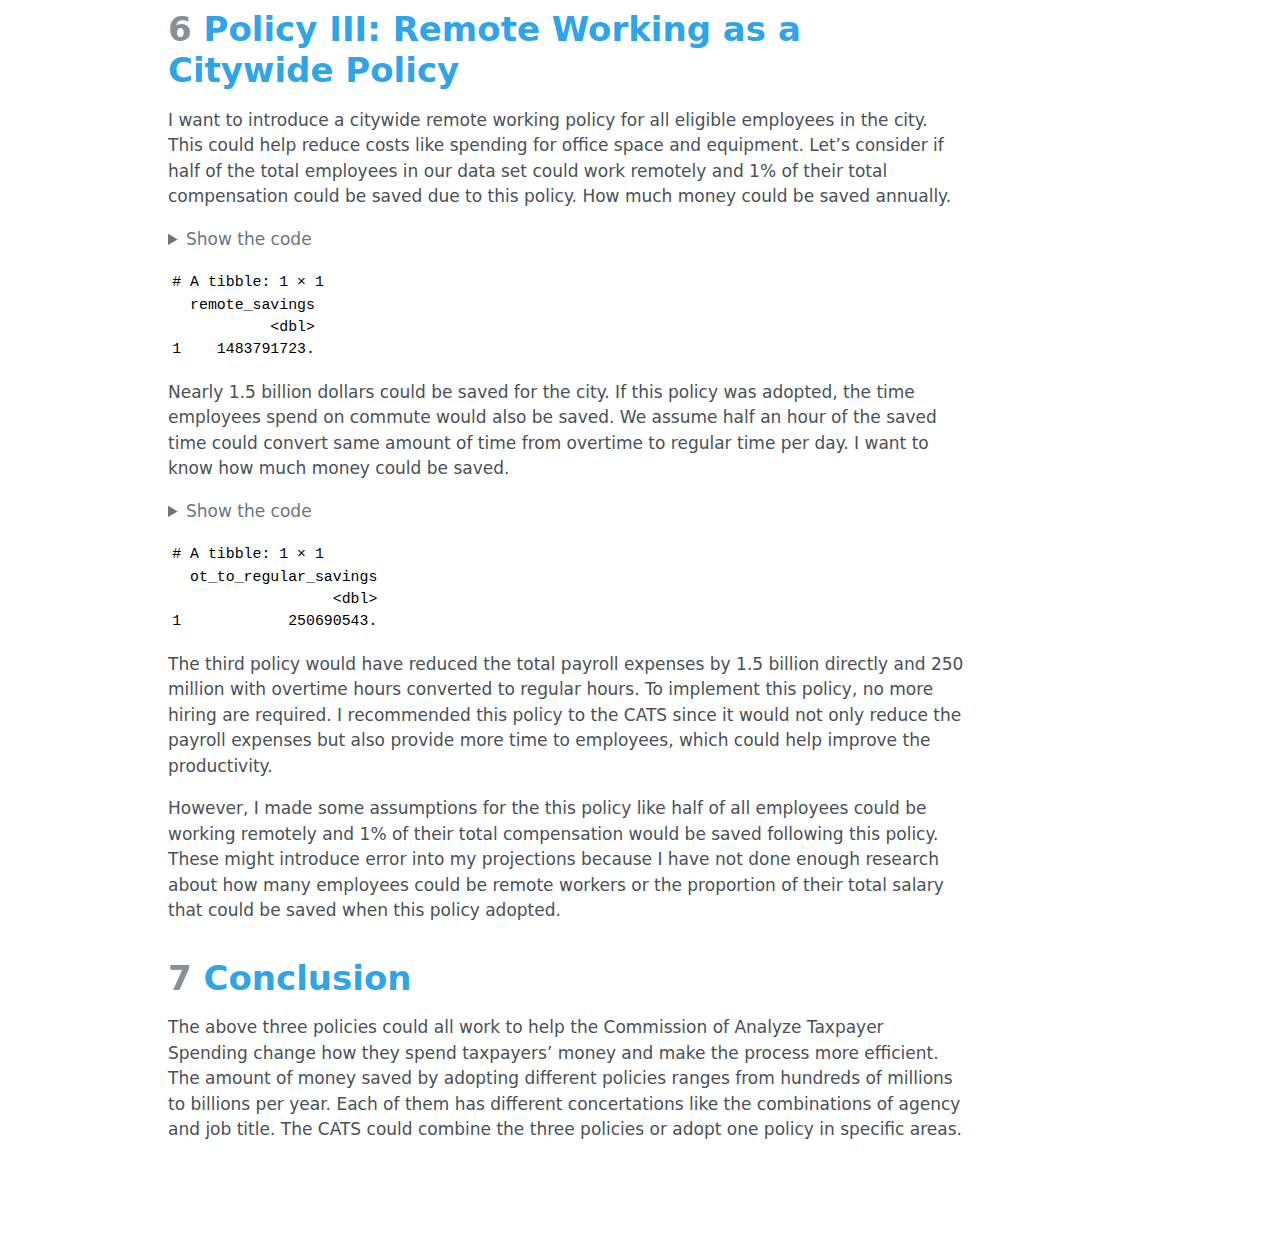
==== commit f2a27c0b: "0203" ====
--- a/docs/mp01.html
+++ b/docs/mp01.html
@@ -134,11 +134,15 @@
             <ul class="navbar-nav navbar-nav-scroll me-auto">
   <li class="nav-item">
     <a class="nav-link" href="./index.html"> 
-<span class="menu-text">Homepage</span></a>
+<span class="menu-text">MP 00</span></a>
   </li>  
   <li class="nav-item">
     <a class="nav-link active" href="./mp01.html" aria-current="page"> 
 <span class="menu-text">MP 01</span></a>
+  </li>  
+  <li class="nav-item">
+    <a class="nav-link" href="./mp02.html"> 
+<span class="menu-text">MP 02</span></a>
   </li>  
 </ul>
           </div> <!-- /navcollapse -->
